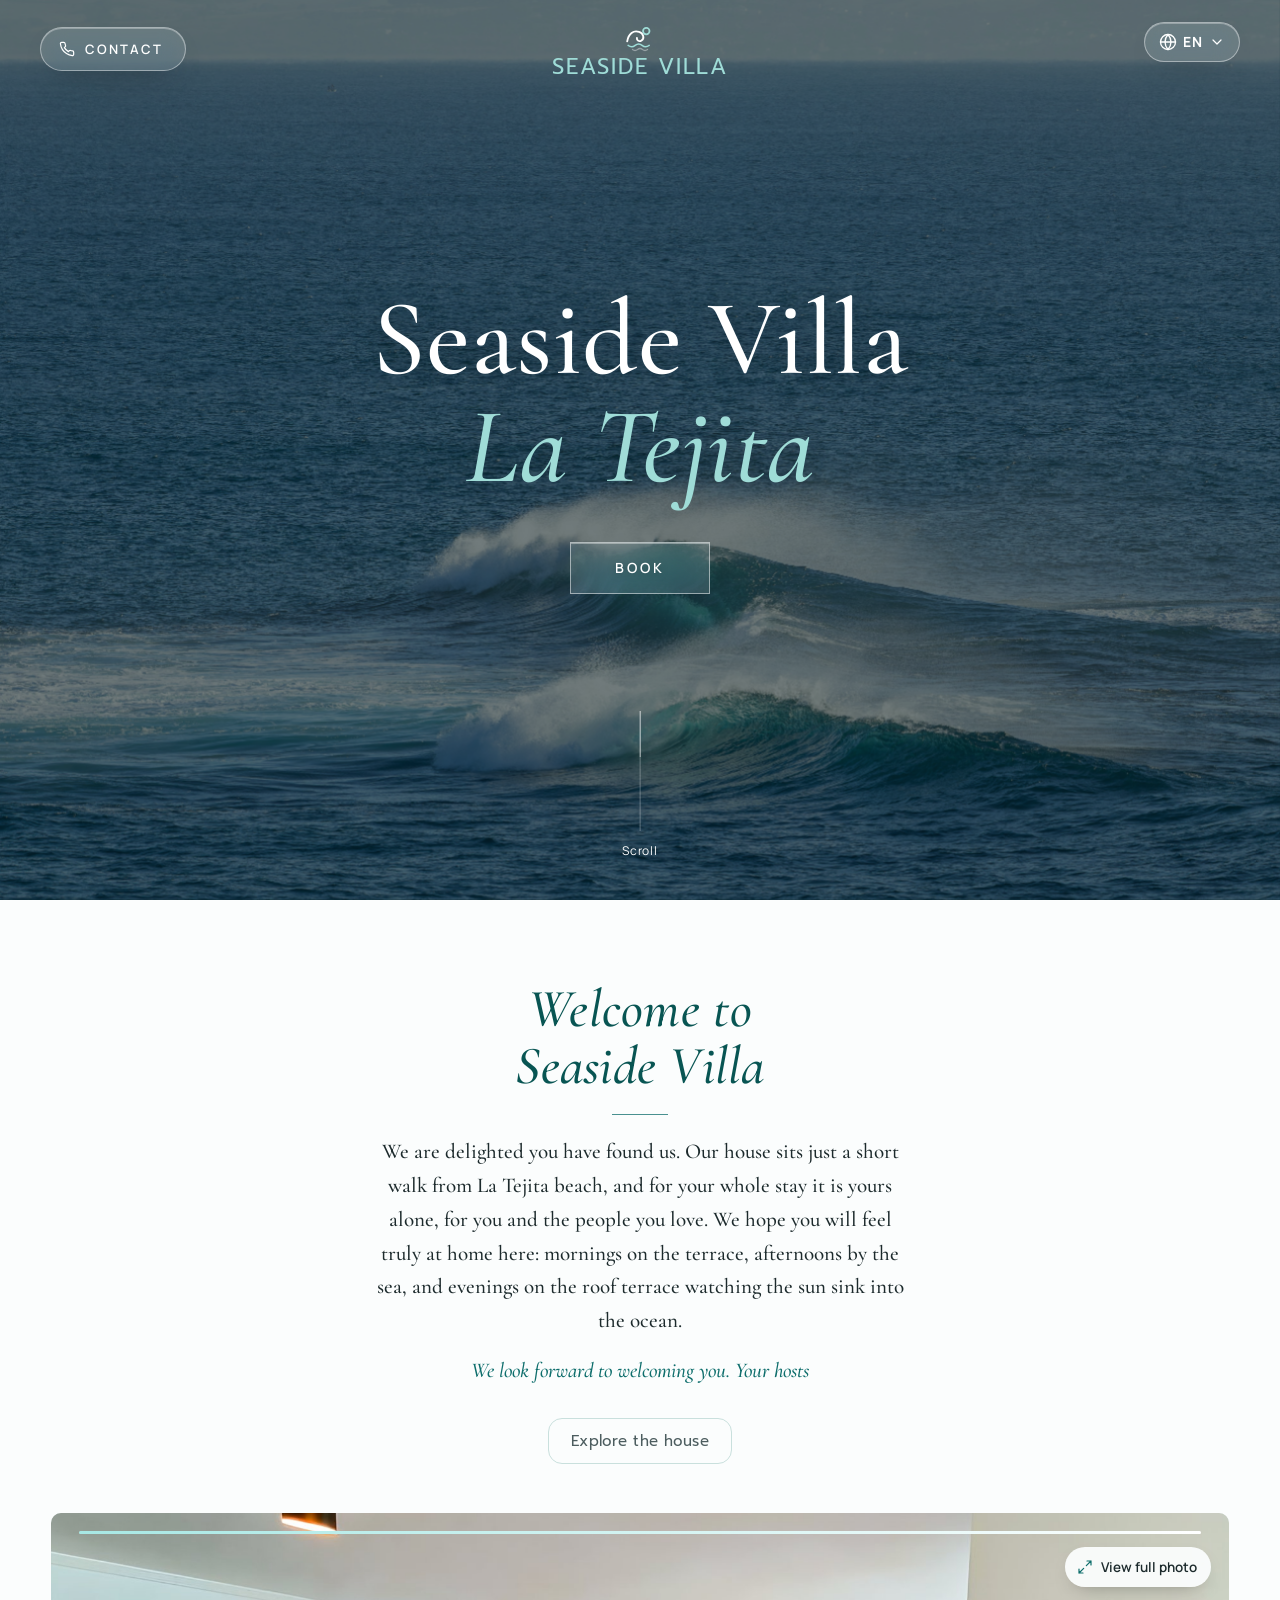
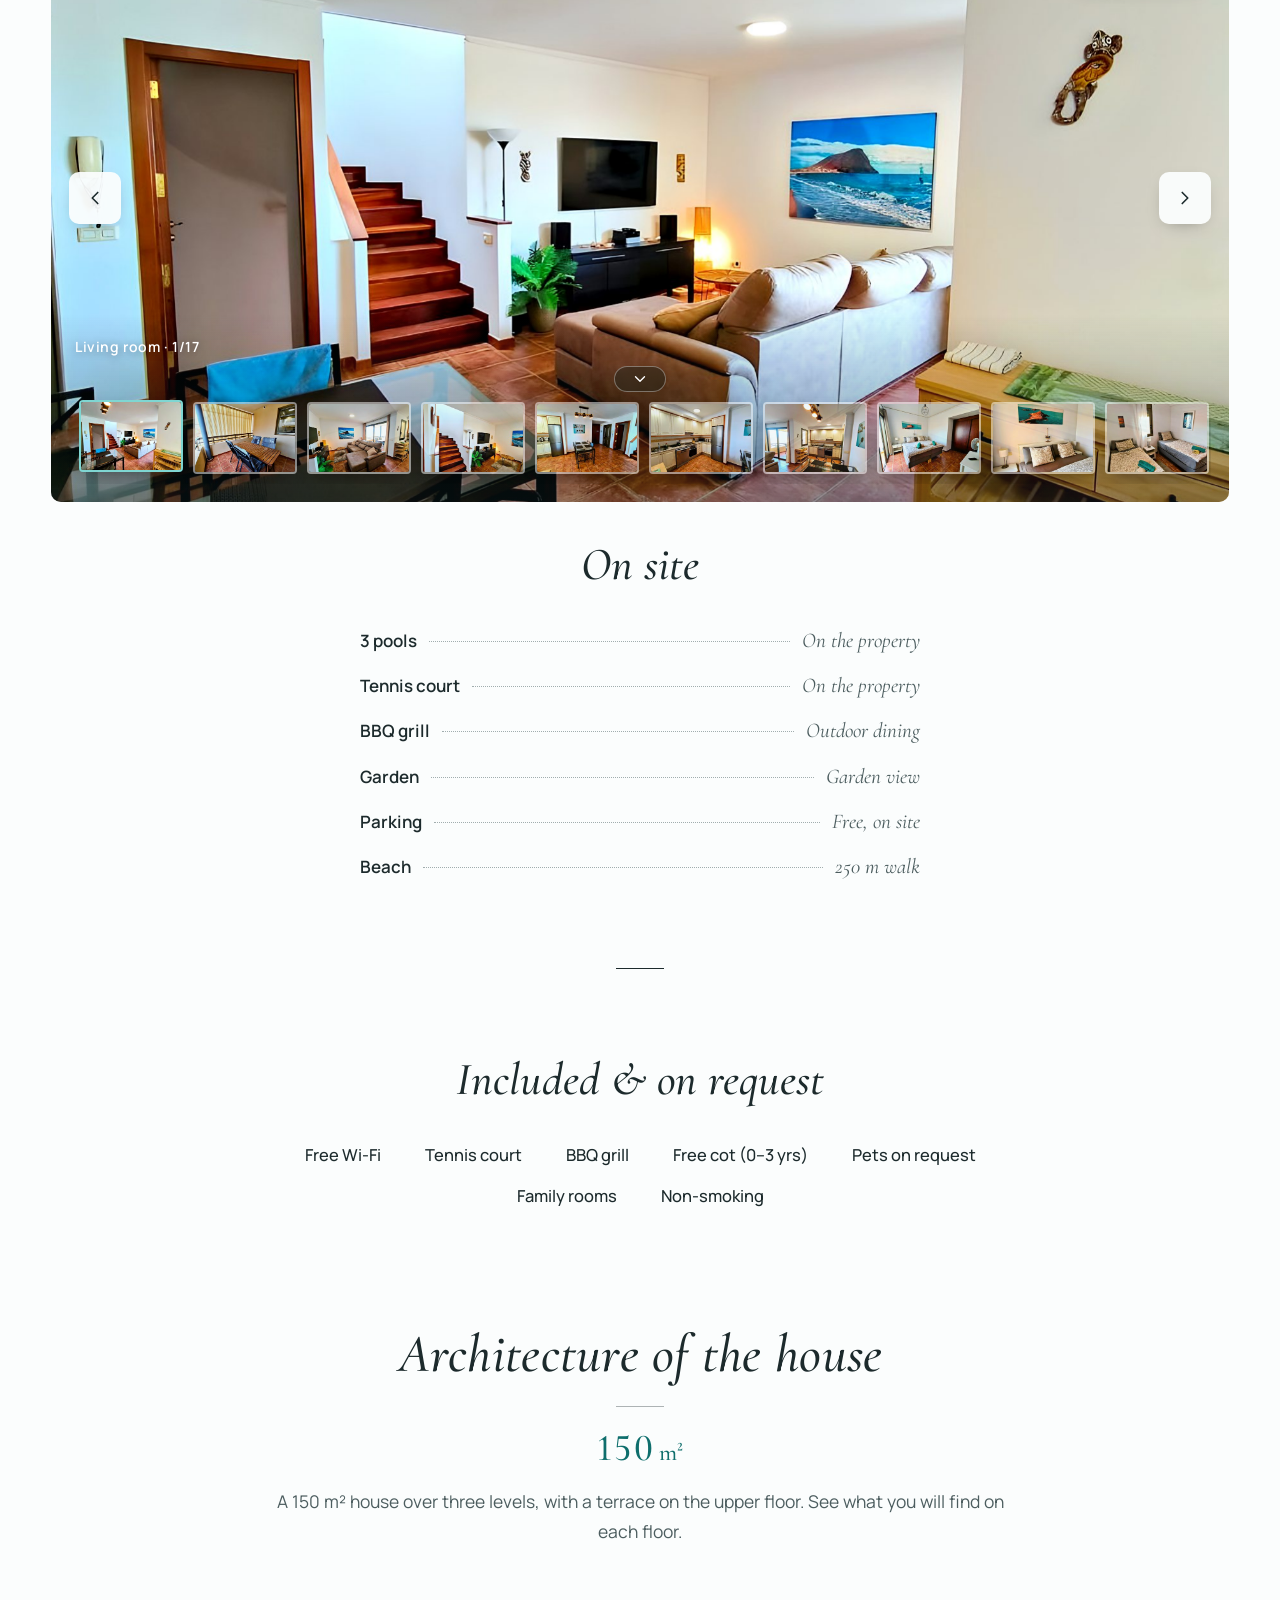
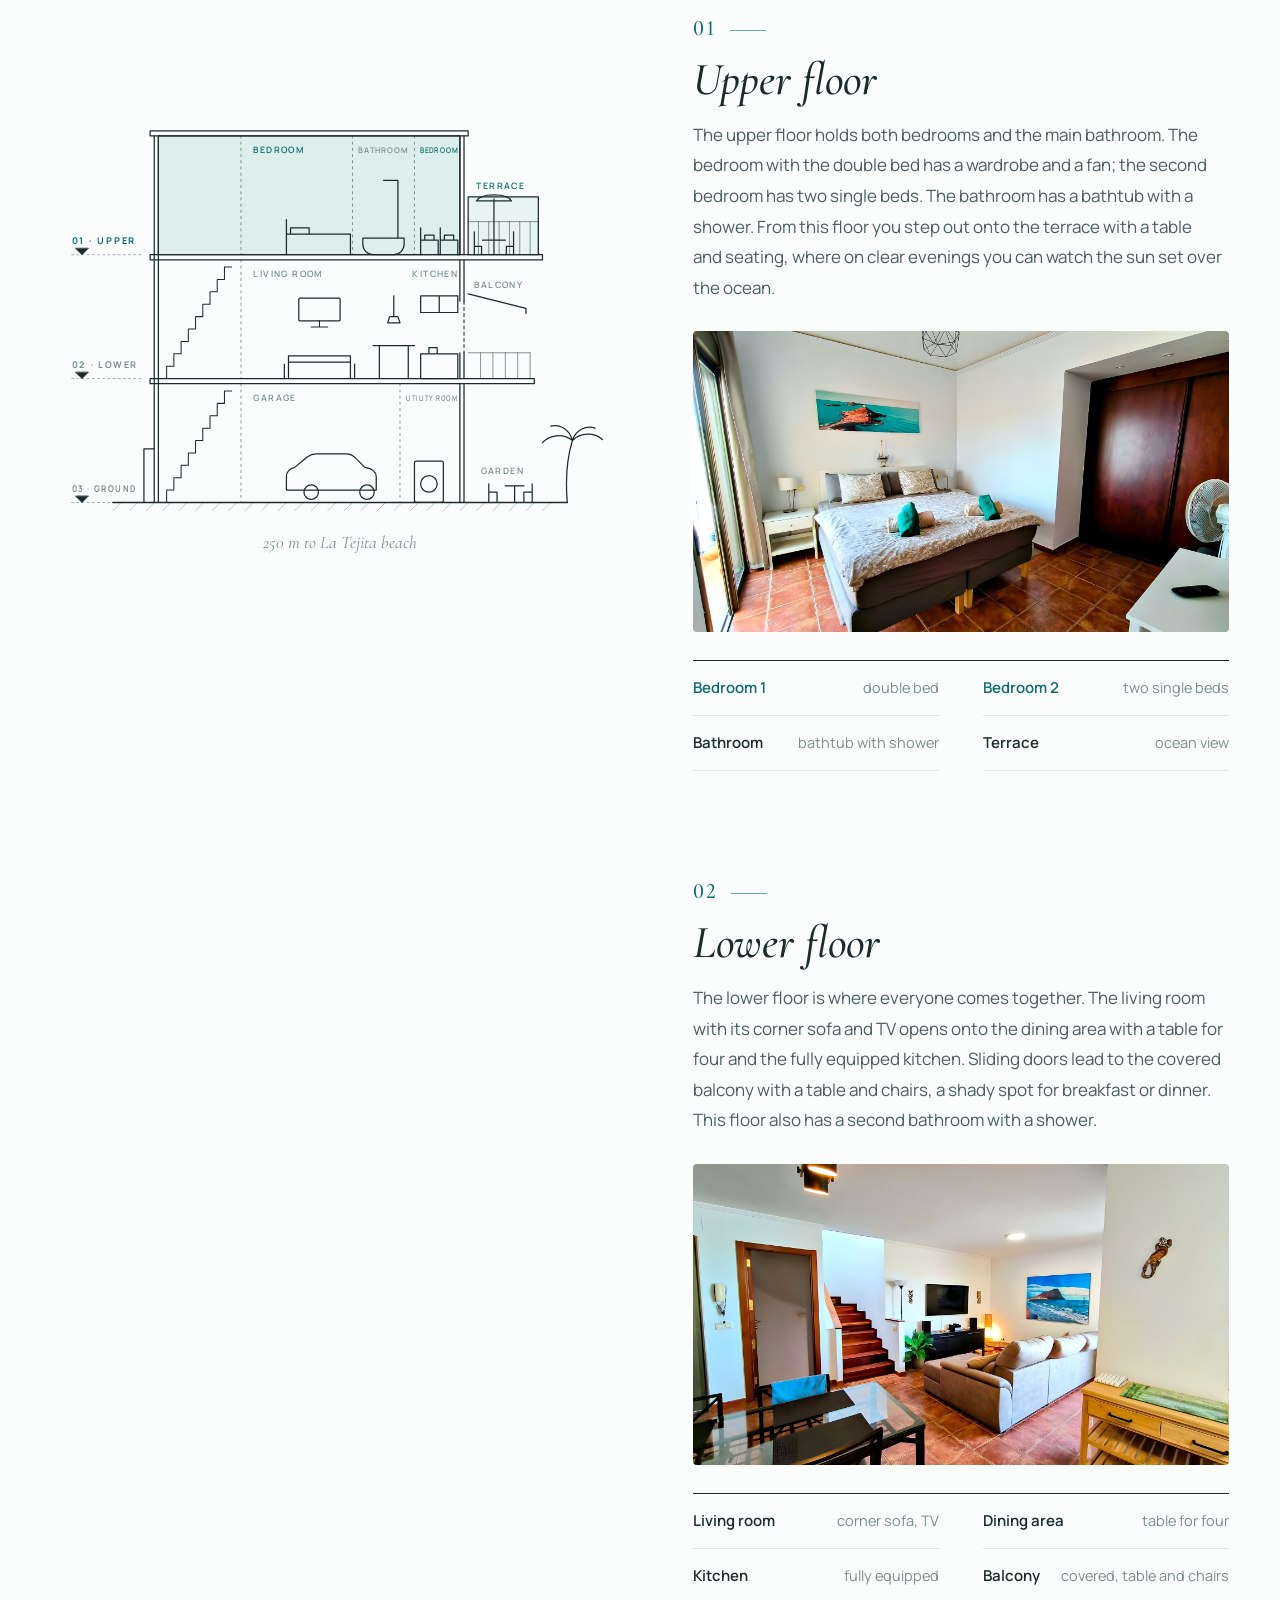
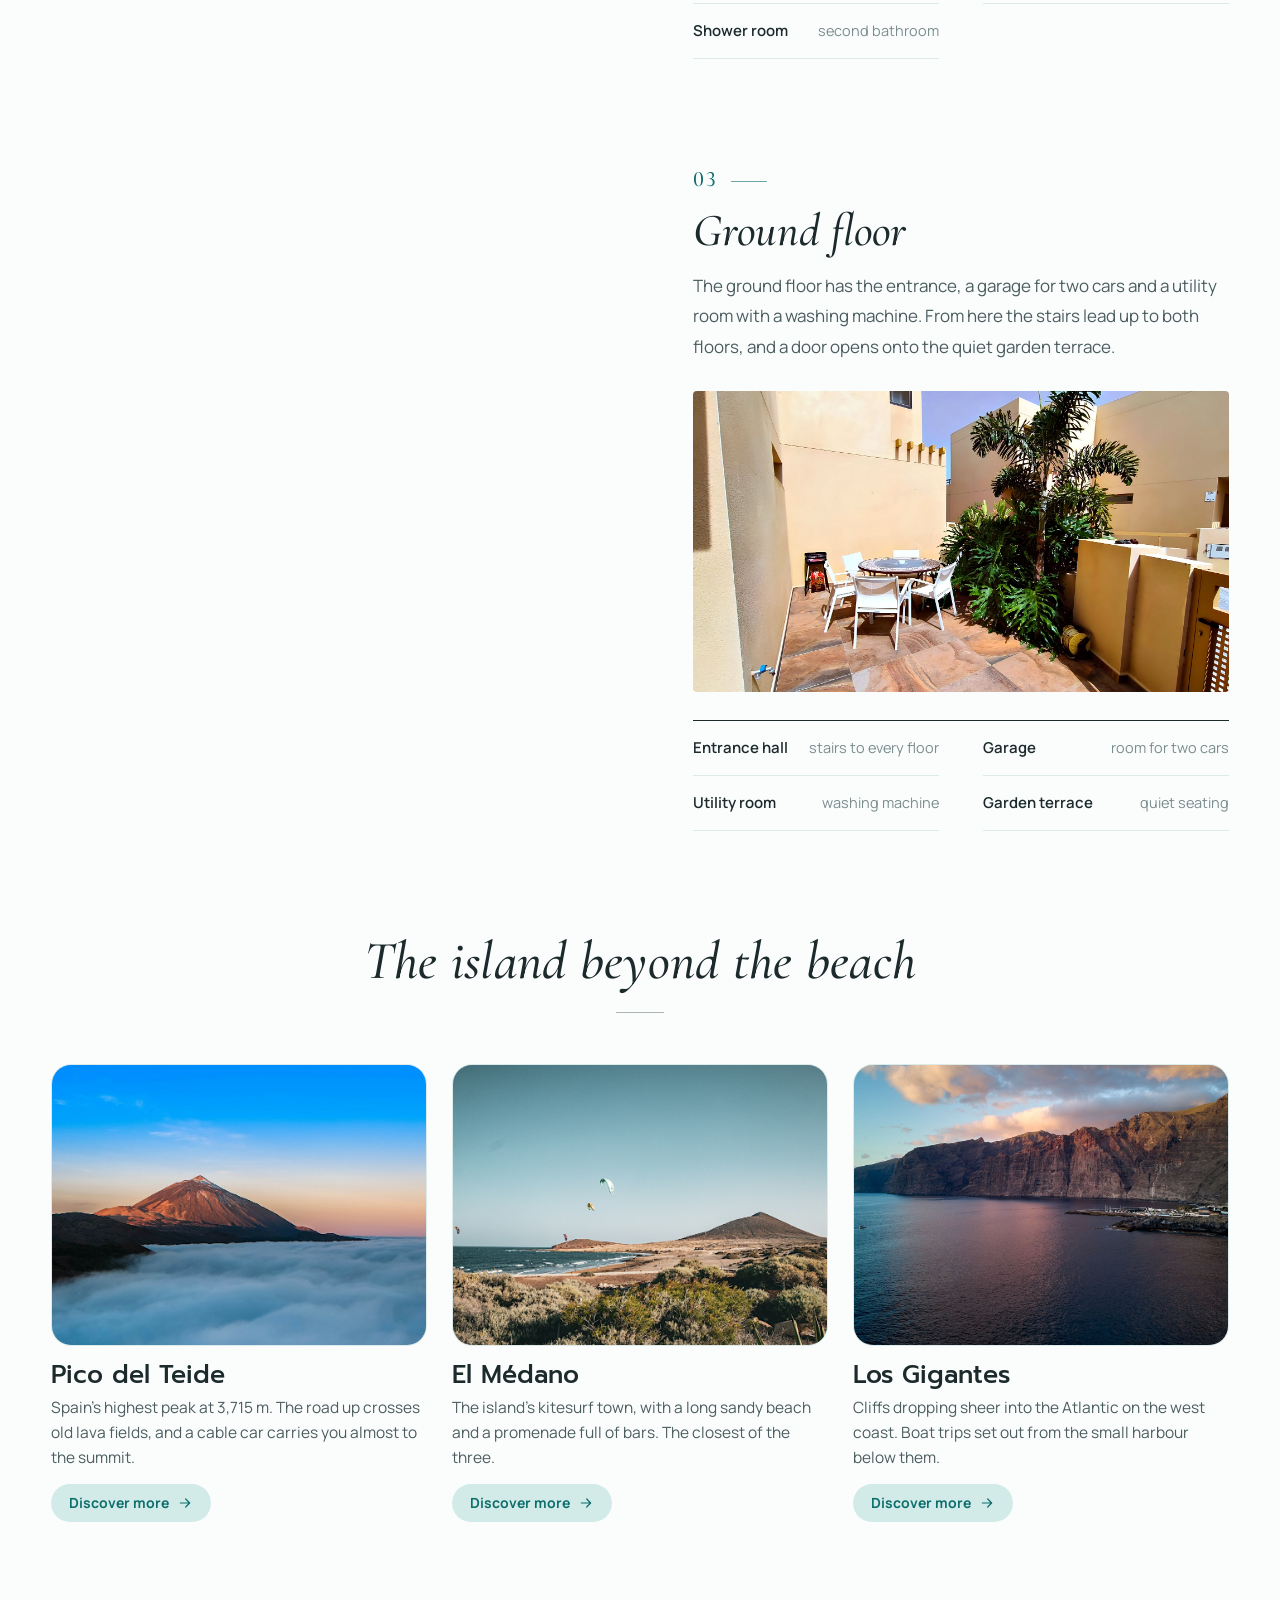
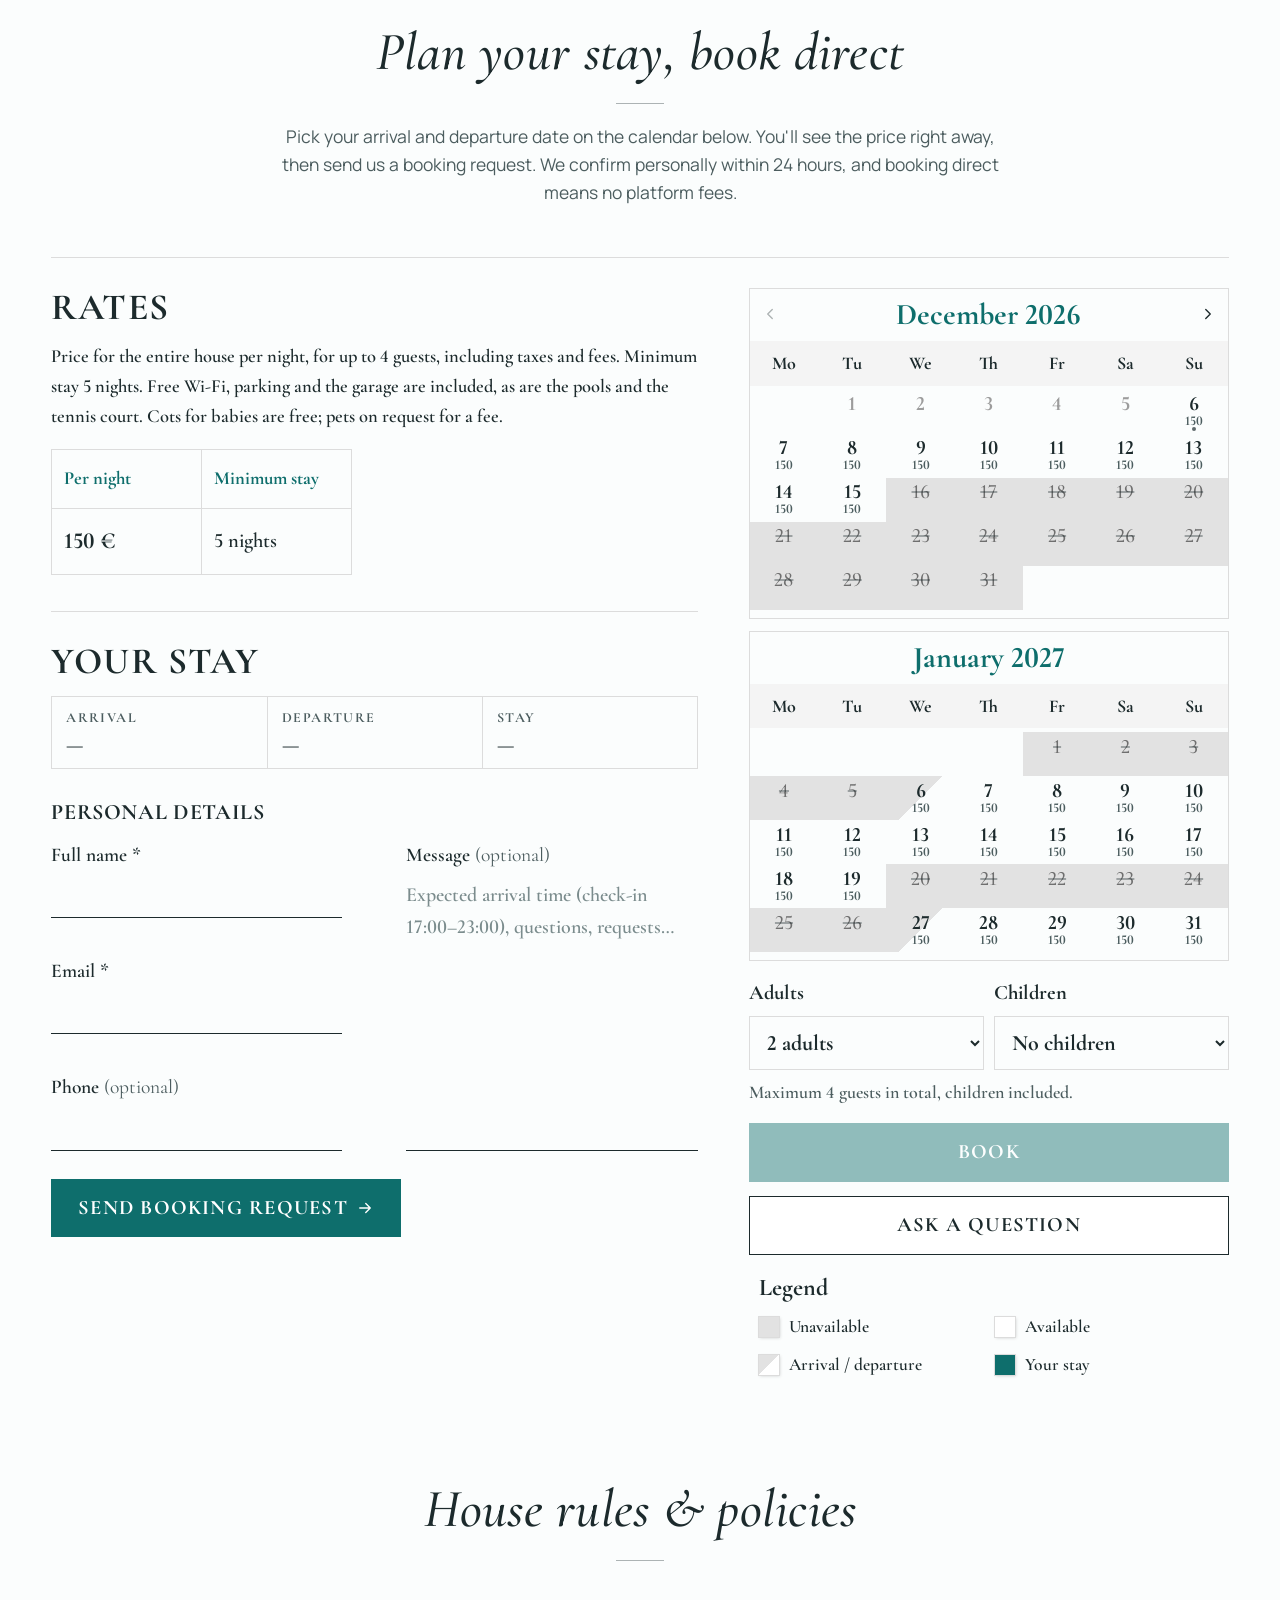
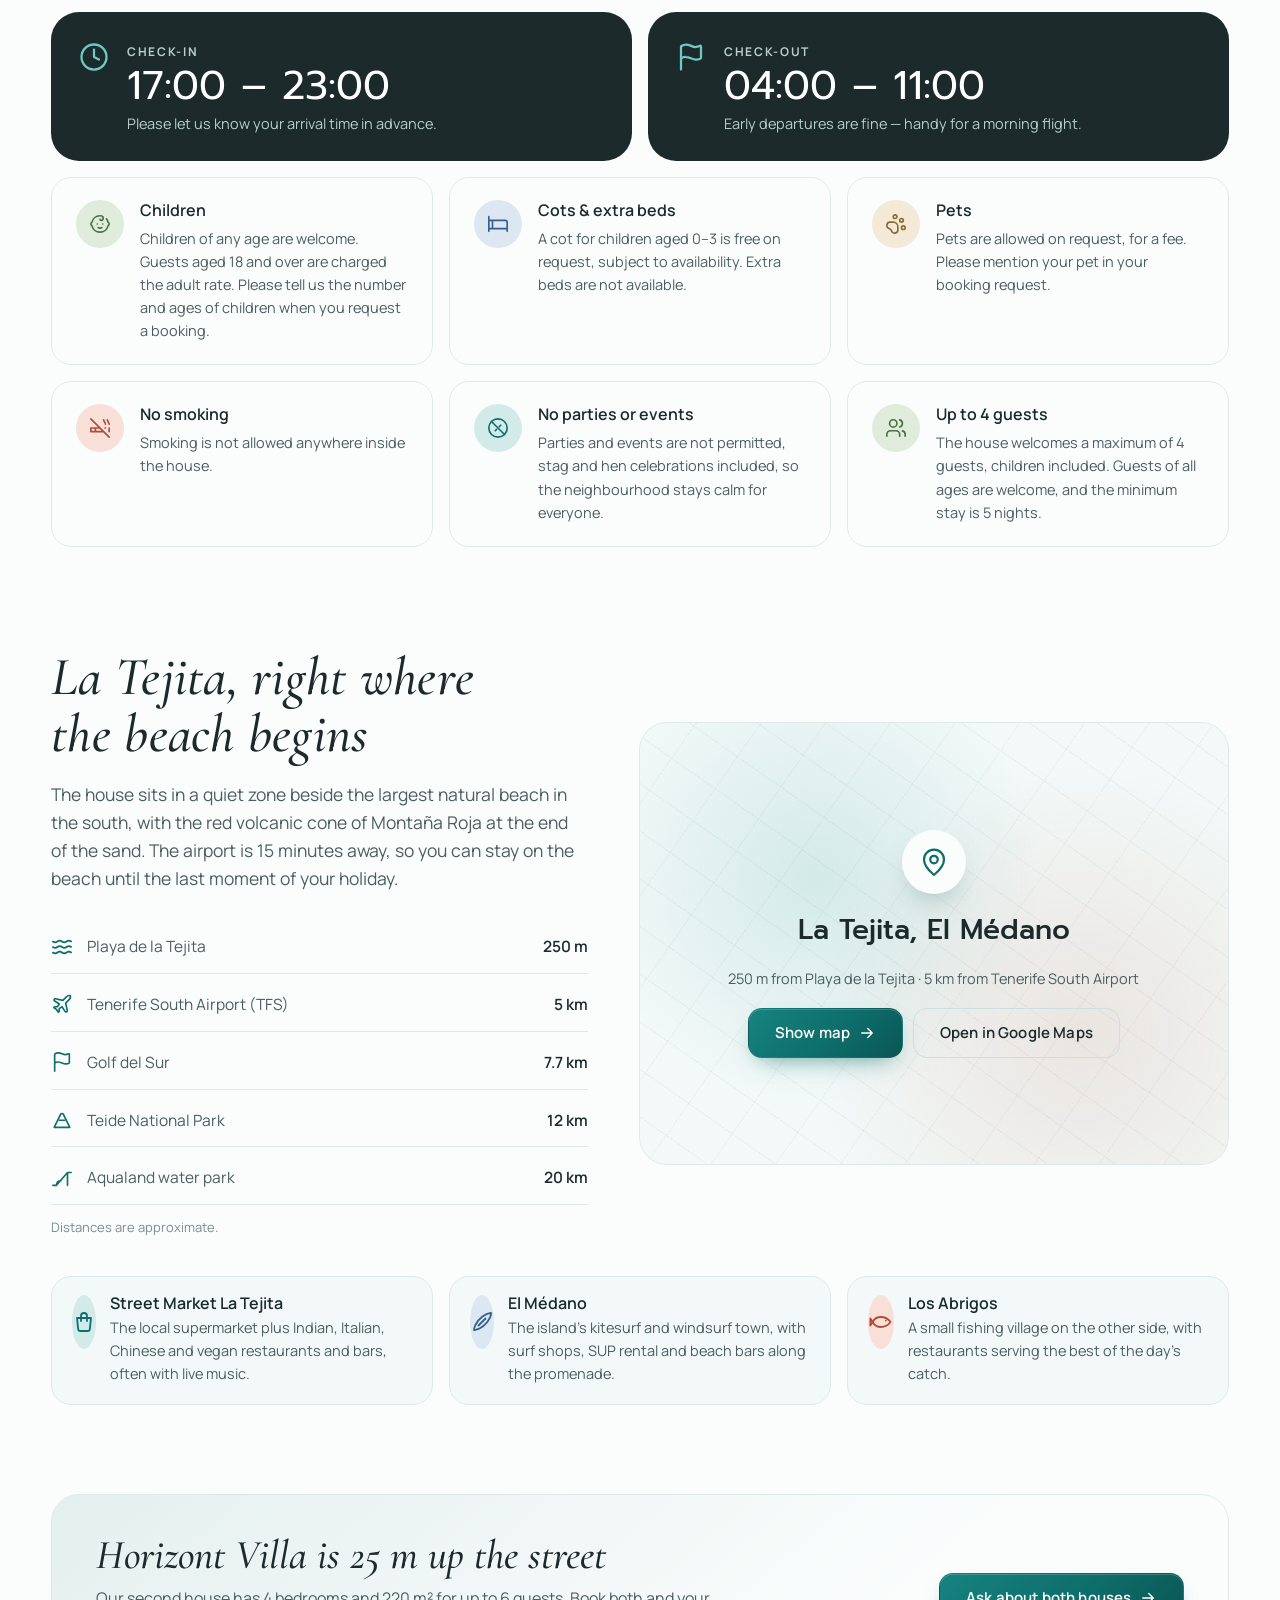
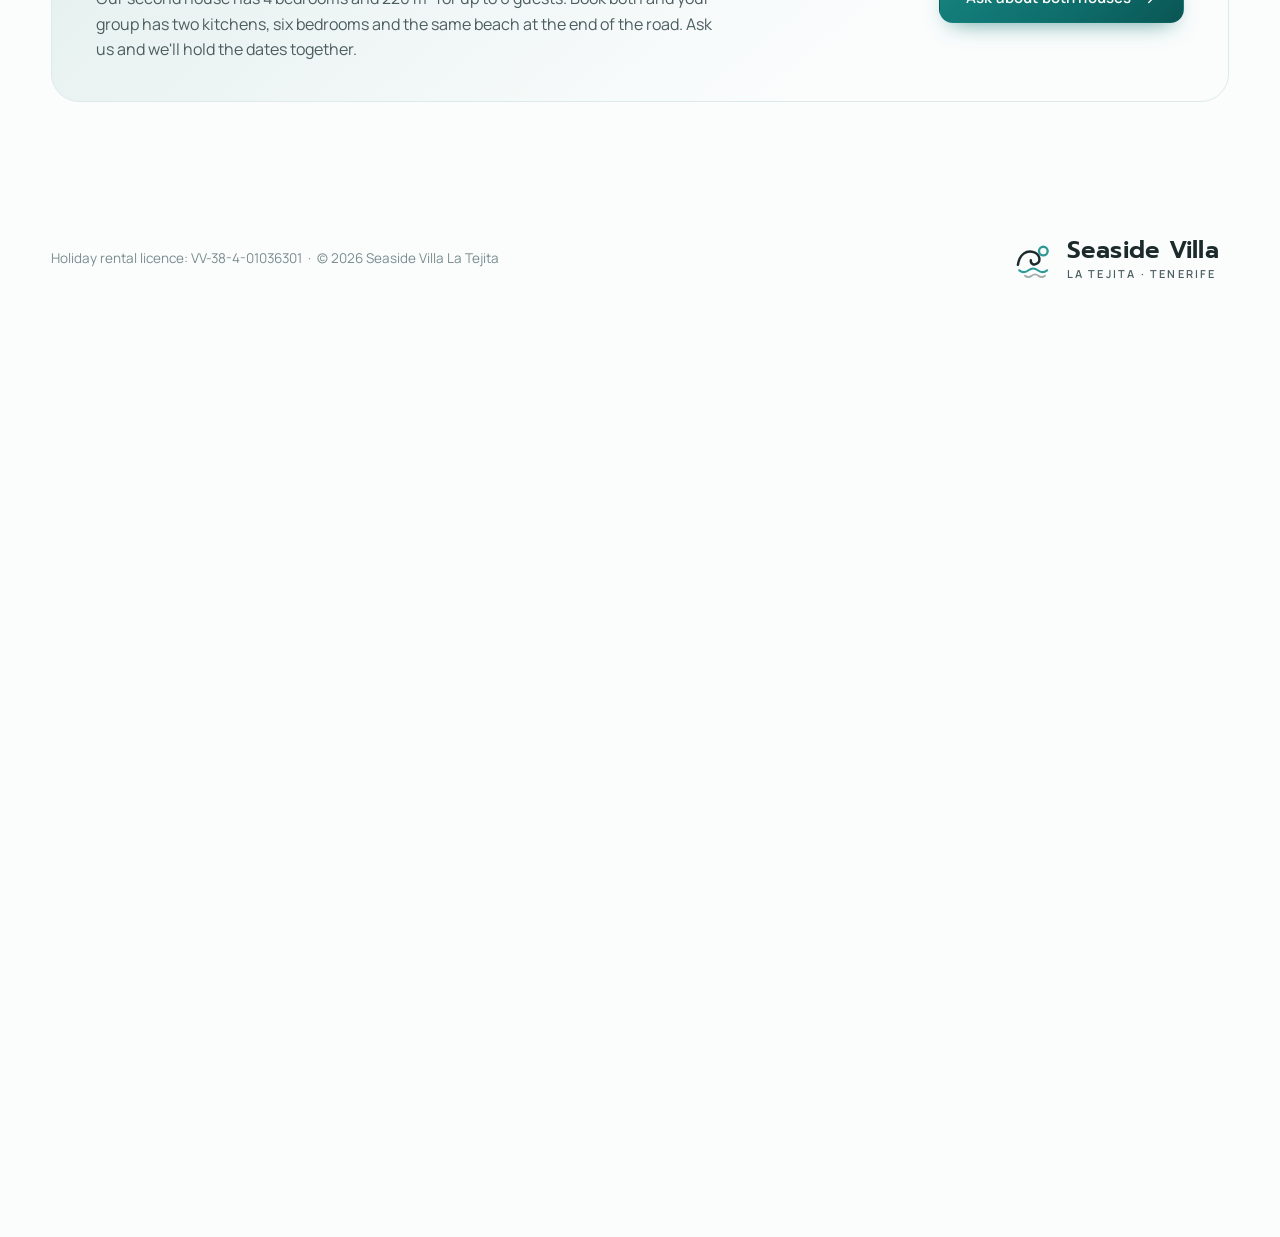
==== Seaside-Villa-website/site/index.html @ 46da5f83 "Bez bloku s čísly domu, rozloha nenápadně pod nadpisem Architektura domu (obě vily) Co-Authored-By: " ====
<!doctype html>
<html lang="en">
<head>
  <meta charset="utf-8">
  <meta name="viewport" content="width=device-width, initial-scale=1">
  <title>Seaside Villa La Tejita · Holiday house in Tenerife South</title>
  <meta name="description" content="Seaside Villa La Tejita — a 150 m² house over three floors with 2 bedrooms, 2 bathrooms and three terraces, 250 m from Playa de la Tejita, Tenerife. Sleeps 4. Book directly with the owners.">

  <!-- Link preview (WhatsApp, Facebook, Messenger, X…) and Google details.
       TODO before going live: if the real domain is different, replace
       https://seasidevilla-latejita.com everywhere in this block. -->
  <link rel="canonical" href="https://seasidevilla-latejita.com/">
  <meta property="og:type" content="website">
  <meta property="og:site_name" content="Seaside Villa La Tejita">
  <meta property="og:title" content="Seaside Villa La Tejita · Holiday house in Tenerife South">
  <meta property="og:description" content="150 m² house with 2 bedrooms, 2 bathrooms and three terraces, 250 m from Playa de la Tejita. Sleeps 4. Book directly with the owners.">
  <meta property="og:url" content="https://seasidevilla-latejita.com/">
  <meta property="og:image" content="https://seasidevilla-latejita.com/images/og-image.jpg">
  <meta property="og:image:width" content="1200">
  <meta property="og:image:height" content="630">
  <meta property="og:image:alt" content="Living room of Seaside Villa with a corner sofa and the stairs to the bedrooms">
  <meta property="og:locale" content="en_GB">
  <meta property="og:locale:alternate" content="cs_CZ">
  <meta property="og:locale:alternate" content="es_ES">
  <meta name="twitter:card" content="summary_large_image">
  <script type="application/ld+json">
  {
    "@context": "https://schema.org",
    "@type": "VacationRental",
    "name": "Seaside Villa La Tejita",
    "description": "A 150 m² holiday house over three floors with 2 bedrooms, 2 bathrooms and three terraces, 250 m from Playa de la Tejita in Tenerife South. Sleeps 4.",
    "url": "https://seasidevilla-latejita.com/",
    "identifier": "seaside-villa-la-tejita",
    "image": [
      "https://seasidevilla-latejita.com/images/og-image.jpg",
      "https://seasidevilla-latejita.com/images/living-room.jpg",
      "https://seasidevilla-latejita.com/images/kitchen.jpg",
      "https://seasidevilla-latejita.com/images/bedroom-double.jpg",
      "https://seasidevilla-latejita.com/images/bathroom.jpg",
      "https://seasidevilla-latejita.com/images/balcony-table.jpg",
      "https://seasidevilla-latejita.com/images/patio.jpg"
    ],
    "address": {
      "@type": "PostalAddress",
      "addressLocality": "La Tejita, Granadilla de Abona",
      "postalCode": "38612",
      "addressRegion": "Santa Cruz de Tenerife",
      "addressCountry": "ES"
    },
    "latitude": 28.03248549,
    "longitude": -16.56551578,
    "containsPlace": {
      "@type": "Accommodation",
      "additionalType": "EntirePlace",
      "floorSize": { "@type": "QuantitativeValue", "value": 150, "unitCode": "MTK" },
      "numberOfBedrooms": 2,
      "numberOfBathroomsTotal": 2,
      "occupancy": { "@type": "QuantitativeValue", "maxValue": 4 }
    },
    "checkinTime": "17:00",
    "checkoutTime": "11:00"
  }
  </script>

  <link rel="icon" href="images/favicon.svg" type="image/svg+xml">
  <link rel="preconnect" href="https://fonts.googleapis.com">
  <link rel="preconnect" href="https://fonts.gstatic.com" crossorigin>
  <link href="https://fonts.googleapis.com/css2?family=DM+Serif+Display&family=Cormorant+Garamond:ital,wght@0,400;0,500;0,600;0,700;1,400;1,500;1,600&family=Prompt:ital,wght@0,300;0,400;0,500;0,600;0,700;1,300;1,400;1,500&family=Manrope:wght@400;500;600;700&display=swap" rel="stylesheet">
  <link rel="stylesheet" href="css/styles.css?v=90">
  <link rel="stylesheet" href="css/effects.css?v=44">
  <script>
    document.documentElement.classList.add("fx");
    // safety net: never leave the hero hidden if the effects script fails to load
    setTimeout(function () { document.documentElement.classList.add("is-ready"); }, 2500);
  </script>
</head>
<body>
  <a class="skip-link" href="#main" data-i18n="a11y.skip">Skip to content</a>

  <!-- SVG icon sprite (Lucide-style strokes) -->
  <svg width="0" height="0" style="position:absolute" aria-hidden="true">
    <defs>
      <symbol id="i-wifi" viewBox="0 0 24 24"><path d="M5 12.55a11 11 0 0 1 14 0"/><path d="M1.42 9a16 16 0 0 1 21.16 0"/><path d="M8.53 16.11a6 6 0 0 1 6.95 0"/><path d="M12 20h.01"/></symbol>
      <symbol id="i-pool" viewBox="0 0 24 24"><path d="M2 12c1.5 1 3 1 4.5 0s3-1 4.5 0 3 1 4.5 0 3-1 4.5 0"/><path d="M2 17c1.5 1 3 1 4.5 0s3-1 4.5 0 3 1 4.5 0 3-1 4.5 0"/><path d="M8 9V5a2 2 0 0 1 4 0"/><path d="M16 9V5a2 2 0 0 0-4 0"/></symbol>
      <symbol id="i-sun" viewBox="0 0 24 24"><circle cx="12" cy="12" r="4"/><path d="M12 2v2M12 20v2M4.93 4.93l1.41 1.41M17.66 17.66l1.41 1.41M2 12h2M20 12h2M6.34 17.66l-1.41 1.41M19.07 4.93l-1.41 1.41"/></symbol>
<symbol id="i-leaf" viewBox="0 0 24 24"><path d="M11 20A7 7 0 0 1 9.8 6.1C15.5 5 17 4.48 19 2c1 2 2 4.18 2 8 0 5.5-4.78 10-10 10Z"/><path d="M2 21c0-3 1.85-5.36 5.08-6C9.5 14.52 12 13 13 12"/></symbol>
      <symbol id="i-waves" viewBox="0 0 24 24"><path d="M2 6c.6.5 1.2 1 2.5 1C7 7 7 5 9.5 5c2.6 0 2.4 2 5 2 2.5 0 2.5-2 5-2 1.3 0 1.9.5 2.5 1"/><path d="M2 12c.6.5 1.2 1 2.5 1 2.5 0 2.5-2 5-2 2.6 0 2.4 2 5 2 2.5 0 2.5-2 5-2 1.3 0 1.9.5 2.5 1"/><path d="M2 18c.6.5 1.2 1 2.5 1 2.5 0 2.5-2 5-2 2.6 0 2.4 2 5 2 2.5 0 2.5-2 5-2 1.3 0 1.9.5 2.5 1"/></symbol>
      <symbol id="i-chef" viewBox="0 0 24 24"><path d="M17 21a1 1 0 0 0 1-1v-5.35c0-.46.31-.85.74-1A4 4 0 0 0 16.2 6.1a5 5 0 0 0-8.4 0 4 4 0 0 0-2.54 7.55c.43.15.74.54.74 1V20a1 1 0 0 0 1 1Z"/><path d="M6 17h12"/></symbol>
      <symbol id="i-car" viewBox="0 0 24 24"><path d="M19 17h2c.6 0 1-.4 1-1v-3c0-.9-.7-1.7-1.5-1.9C18.7 10.6 16 10 16 10s-1.3-1.4-2.2-2.3c-.5-.4-1.1-.7-1.8-.7H5c-.6 0-1.1.4-1.4.9l-1.4 2.9A3.7 3.7 0 0 0 2 12v4c0 .6.4 1 1 1h2"/><circle cx="7" cy="17" r="2"/><path d="M9 17h6"/><circle cx="17" cy="17" r="2"/></symbol>
      <symbol id="i-washer" viewBox="0 0 24 24"><rect x="3" y="2" width="18" height="20" rx="2"/><circle cx="12" cy="13" r="5"/><path d="M7 6h.01M10 6h.01"/></symbol>
      <symbol id="i-bed" viewBox="0 0 24 24"><path d="M2 4v16M2 8h18a2 2 0 0 1 2 2v10M2 17h20M6 8v9"/></symbol>
      <symbol id="i-bath" viewBox="0 0 24 24"><path d="M9 6 6.5 3.5a1.5 1.5 0 0 0-1-.5C4.68 3 4 3.68 4 4.5V17a2 2 0 0 0 2 2h12a2 2 0 0 0 2-2v-5"/><path d="M10 5 8 7M2 12h20M7 19v2M17 19v2"/></symbol>
      <symbol id="i-users" viewBox="0 0 24 24"><path d="M16 21v-2a4 4 0 0 0-4-4H6a4 4 0 0 0-4 4v2"/><circle cx="9" cy="7" r="4"/><path d="M22 21v-2a4 4 0 0 0-3-3.87M16 3.13a4 4 0 0 1 0 7.75"/></symbol>
      <symbol id="i-pin" viewBox="0 0 24 24"><path d="M20 10c0 5-5.5 10.2-7.4 11.8a1 1 0 0 1-1.2 0C9.5 20.2 4 15 4 10a8 8 0 0 1 16 0"/><circle cx="12" cy="10" r="3"/></symbol>
      <symbol id="i-plane" viewBox="0 0 24 24"><path d="M17.8 19.2 16 11l3.5-3.5C21 6 21.5 4 21 3c-1-.5-3 0-4.5 1.5L13 8 4.8 6.2c-.5-.1-.9.1-1.1.5l-.3.5c-.2.5-.1 1 .3 1.3L9 12l-2 3H4l-1 1 3 2 2 3 1-1v-3l3-2 3.5 5.3c.3.4.8.5 1.3.3l.5-.2c.4-.3.6-.7.5-1.2z"/></symbol>
      <symbol id="i-phone" viewBox="0 0 24 24"><path d="M22 16.92v3a2 2 0 0 1-2.18 2 19.8 19.8 0 0 1-8.63-3.07 19.5 19.5 0 0 1-6-6A19.8 19.8 0 0 1 2.12 4.18 2 2 0 0 1 4.11 2h3a2 2 0 0 1 2 1.72c.13.96.36 1.9.7 2.81a2 2 0 0 1-.45 2.11L8.09 9.91a16 16 0 0 0 6 6l1.27-1.27a2 2 0 0 1 2.11-.45c.91.34 1.85.57 2.81.7A2 2 0 0 1 22 16.92z"/></symbol>
      <symbol id="i-mail" viewBox="0 0 24 24"><rect x="2" y="4" width="20" height="16" rx="2"/><path d="m22 7-8.97 5.7a1.94 1.94 0 0 1-2.06 0L2 7"/></symbol>
      <symbol id="i-chat" viewBox="0 0 24 24"><path d="M7.9 20A9 9 0 1 0 4 16.1L2 22Z"/></symbol>
      <symbol id="i-left" viewBox="0 0 24 24"><path d="m15 18-6-6 6-6"/></symbol>
      <symbol id="i-right" viewBox="0 0 24 24"><path d="m9 18 6-6-6-6"/></symbol>
      <symbol id="i-close" viewBox="0 0 24 24"><path d="M18 6 6 18M6 6l12 12"/></symbol>
      <symbol id="i-menu" viewBox="0 0 24 24"><path d="M4 7h16M4 12h16M4 17h16"/></symbol>
      <symbol id="i-check" viewBox="0 0 24 24"><path d="M20 6 9 17l-5-5"/></symbol>
      <symbol id="i-paw" viewBox="0 0 24 24"><circle cx="11" cy="4" r="2"/><circle cx="18" cy="8" r="2"/><circle cx="20" cy="16" r="2"/><path d="M9 10a5 5 0 0 1 5 5v3.5a3.5 3.5 0 0 1-6.84 1.05Q6.52 17.48 4.46 16.84A3.5 3.5 0 0 1 5.5 10Z"/></symbol>
      <symbol id="i-baby" viewBox="0 0 24 24"><path d="M9 12h.01M15 12h.01M10 16c.5.3 1.2.5 2 .5s1.5-.2 2-.5"/><path d="M19 6.3a9 9 0 0 1 1.8 3.9 2 2 0 0 1 0 3.6 9 9 0 0 1-17.6 0 2 2 0 0 1 0-3.6A9 9 0 0 1 12 3c2 0 3.5 1.1 3.5 2.5s-.9 2.5-2 2.5c-.8 0-1.5-.4-1.5-1"/></symbol>
      <symbol id="i-bike" viewBox="0 0 24 24"><circle cx="18.5" cy="17.5" r="3.5"/><circle cx="5.5" cy="17.5" r="3.5"/><circle cx="15" cy="5" r="1"/><path d="M12 17.5V14l-3-3 4-3 2 3h2"/></symbol>
      <symbol id="i-bus" viewBox="0 0 24 24"><path d="M8 6v6M15 6v6M2 12h19.6M18 18h3s.5-1.7.8-2.8c.1-.4.2-.8.2-1.2 0-.4-.1-.8-.2-1.2l-1.4-5C20.1 6.8 19.1 6 18 6H4a2 2 0 0 0-2 2v10h3"/><circle cx="7" cy="18" r="2"/><path d="M9 18h5"/><circle cx="16" cy="18" r="2"/></symbol>
      <symbol id="i-area" viewBox="0 0 24 24"><rect x="3" y="3" width="18" height="18" rx="2"/><path d="M3 9h4M3 15h4M9 3v4M15 3v4"/></symbol>
      <symbol id="i-tv" viewBox="0 0 24 24"><rect x="2" y="7" width="20" height="15" rx="2"/><path d="m17 2-5 5-5-5"/></symbol>
      <symbol id="i-clock" viewBox="0 0 24 24"><circle cx="12" cy="12" r="10"/><path d="M12 6v6l4 2"/></symbol>
      <symbol id="i-nosmoke" viewBox="0 0 24 24"><path d="M2 2l20 20M12 12H2v4h14M22 12v4M18 12h-.5M7 12v4M18 8c0-2.5-2-2.5-2-5M22 8c0-2.5-2-2.5-2-5"/></symbol>
      <symbol id="i-noparty" viewBox="0 0 24 24"><circle cx="12" cy="12" r="10"/><path d="m4.9 4.9 14.2 14.2M9 9h.01M15 15h.01M9 15l1.5-1.5M13.5 10.5 15 9"/></symbol>
      <symbol id="i-flag" viewBox="0 0 24 24"><path d="M4 22V4a1 1 0 0 1 .4-.8A6 6 0 0 1 8 2c3 0 5 2 7.33 2q2 0 3.87-.93a.5.5 0 0 1 .8.43v9a1 1 0 0 1-.4.8A6 6 0 0 1 16 14c-3 0-5-2-8-2a6 6 0 0 0-4 1.3"/></symbol>
      <symbol id="i-slide" viewBox="0 0 24 24"><path d="M2 20h4l12-14h4M6 20c0-3 2-5 5-5M18 6v14"/></symbol>
      <symbol id="i-arrow" viewBox="0 0 24 24"><path d="M5 12h14M13 6l6 6-6 6"/></symbol>
      <symbol id="i-calendar" viewBox="0 0 24 24"><rect x="3" y="4" width="18" height="18" rx="2"/><path d="M16 2v4M8 2v4M3 10h18"/></symbol>
      <symbol id="i-globe" viewBox="0 0 24 24"><circle cx="12" cy="12" r="10"/><path d="M2 12h20M12 2a15.3 15.3 0 0 1 4 10 15.3 15.3 0 0 1-4 10 15.3 15.3 0 0 1-4-10 15.3 15.3 0 0 1 4-10z"/></symbol>
      <symbol id="i-chevron" viewBox="0 0 24 24"><path d="m6 9 6 6 6-6"/></symbol>
      <symbol id="i-expand" viewBox="0 0 24 24"><path d="M15 3h6v6M9 21H3v-6M21 3l-7 7M3 21l7-7"/></symbol>
      <symbol id="i-stairs" viewBox="0 0 24 24"><path d="M3 21h4v-5h5v-5h5V6h4"/><path d="M3 21V10"/></symbol>

      <!-- Seaside-specific icons -->
      <symbol id="i-tennis" viewBox="0 0 24 24"><circle cx="12" cy="12" r="9"/><path d="M5.5 5.8C9 9 9 15 5.5 18.2M18.5 5.8C15 9 15 15 18.5 18.2"/></symbol>
      <symbol id="i-grill" viewBox="0 0 24 24"><path d="M3.5 9.5h17a8.5 8.5 0 0 1-8.5 8 8.5 8.5 0 0 1-8.5-8Z"/><path d="m8.6 17-2.1 4.5M15.4 17l2.1 4.5M12 17.5V22"/><path d="M9.2 6.2c0-1.4 1.5-1.4 1.5-2.7M13.3 6.2c0-1.4 1.5-1.4 1.5-2.7"/></symbol>
      <symbol id="i-mountain" viewBox="0 0 24 24"><path d="M3.5 20h17L13.4 5.6a1.8 1.8 0 0 0-2.8 0L3.5 20Z"/><path d="M9 12.3h6"/></symbol>
      <symbol id="i-shop" viewBox="0 0 24 24"><path d="M5 8h14l-1.2 11.2a2 2 0 0 1-2 1.8H8.2a2 2 0 0 1-2-1.8L5 8Z"/><path d="M9 11V6a3 3 0 0 1 6 0v5"/></symbol>
      <symbol id="i-surf" viewBox="0 0 24 24"><path d="M20.8 2.8C15.2 3.6 8.4 8.6 5.4 15c-1 2.3-1.5 4.1-1.4 5.1 1 .1 2.8-.4 5.1-1.4 6.4-3 11.4-9.8 12.2-15.4Z"/><path d="m8.5 15.5 7-7"/></symbol>
      <symbol id="i-fish" viewBox="0 0 24 24"><path d="M21.6 12c-2.6 3.3-6.2 5-9.7 5-3.5 0-6.6-1.7-8.3-5 1.7-3.3 4.8-5 8.3-5 3.5 0 7.1 1.7 9.7 5Z"/><path d="m3.6 12-2.2-3.5v7z"/><path d="M16.8 10.6h.01"/></symbol>

      <!-- Sister property: Horizont Villa's mark, kept in its own amber so the
           header button reads as "that other place", not as ours. -->
      <symbol id="logo-sister" viewBox="0 0 48 48">
        <path d="M11 27a13 13 0 0 1 26 0" fill="none" stroke="#C98A3A" stroke-width="2.6" stroke-linecap="round"/>
        <path d="M24 7v4M10.6 12.6l2.8 2.8M37.4 12.6l-2.8 2.8M4.5 23h3.5M40 23h3.5" stroke="#C98A3A" stroke-width="2.4" stroke-linecap="round"/>
        <path d="M5 31.5h38" stroke="#2B2620" stroke-width="2.6" stroke-linecap="round"/>
        <path d="M10 37h28" stroke="#2B2620" stroke-width="2.4" stroke-linecap="round" opacity=".7"/>
        <path d="M16 42.5h16" stroke="#2B2620" stroke-width="2.2" stroke-linecap="round" opacity=".45"/>
      </symbol>

      <!-- Logo mark: a wave curling under the sun, over the swell -->
      <symbol id="logo-mark" viewBox="0 0 48 48">
        <circle cx="34" cy="14.5" r="5.2" fill="none" stroke="var(--aqua)" stroke-width="2.8"/>
        <path d="M3.5 31C5.4 18.4 13.8 12.8 22.4 15.8c7.2 2.5 9.2 10.2 4 13.7-3.7 2.5-7.8.3-7.4-3.9" fill="none" stroke="var(--ink)" stroke-width="3" stroke-linecap="round" stroke-linejoin="round"/>
        <path d="M5 37.5c1.4 1.1 2.7 2.2 5.6 2.2 5.6 0 5.6-4.4 11.2-4.4s5.4 4.4 11.2 4.4c2.9 0 4.2-1.1 5.6-2.2" fill="none" stroke="var(--aqua)" stroke-width="2.5" stroke-linecap="round"/>
        <path d="M12 44c1 .8 2 1.6 4 1.6 4 0 4-3.2 8-3.2s4 3.2 8 3.2c2 0 3-.8 4-1.6" fill="none" stroke="var(--ink)" stroke-width="2.2" stroke-linecap="round" opacity=".38"/>
      </symbol>
    </defs>
  </svg>

  <!-- ================= COVER (full screen, first thing a guest sees) ================= -->
  <!-- pinned top bar: transparent over the cover, a slim frosted bar once you scroll -->
  <div class="cover-bar">
    <a class="cover-contact" href="#contact"><svg class="icon" aria-hidden="true"><use href="#i-phone"/></svg><span data-i18n="nav.contact">Contact</span></a>
    <div class="cover-logo" aria-hidden="true">
      <svg class="cover-logo-mark"><use href="#logo-mark"/></svg>
      <span class="cover-logo-name">Seaside Villa</span>
    </div>
    <nav class="nav" data-i18n-attr="aria-label:a11y.mainNav" aria-label="Main">
      <button class="nav-toggle" aria-expanded="false" aria-controls="nav-list" aria-label="Open menu">
        <svg class="icon"><use href="#i-menu"/></svg>
      </button>
      <ul class="nav-list" id="nav-list">
        <li><a href="#top" class="is-active" data-i18n="nav.home">Home</a></li>
        <li><a href="#villa" data-i18n="nav.villa">The House</a></li>
        <li><a href="#booking" data-i18n="nav.availability">Availability</a></li>
        <li><a href="#rules" data-i18n="nav.rules">House rules</a></li>
        <li><a href="#location" data-i18n="nav.location">Location</a></li>
        <li><a href="#contact" data-i18n="nav.contact">Contact</a></li>
      </ul>

    </nav>
    <div class="cover-right">
      <a class="cover-sister" data-sister-link href="../../Horizon-Villa-website/Tenerife%20website/site/index.html" data-i18n-attr="aria-label:header.sisterAria" aria-label="Our other villa">
        <span class="cover-sister-mark"><svg aria-hidden="true"><use href="#logo-sister"/></svg></span>
        <span class="cover-sister-text"><small data-i18n="header.sisterEyebrow">Our other villa</small><strong>Horizont Villa</strong></span>
        <svg class="icon cover-sister-arrow" aria-hidden="true"><use href="#i-arrow"/></svg>
      </a>
  <div class="lang cover-lang" data-lang-switch>
      <button class="lang-btn" type="button" aria-haspopup="true" aria-expanded="false" aria-controls="cover-lang-menu">
        <svg class="icon" aria-hidden="true"><use href="#i-globe"/></svg>
        <span class="lang-code">EN</span>
        <svg class="icon lang-chevron" aria-hidden="true"><use href="#i-chevron"/></svg>
      </button>
      <ul class="lang-menu" id="cover-lang-menu" hidden>
        <li><button type="button" data-lang="cs" lang="cs"><span class="lang-short">CZ</span>Čeština<svg class="icon lang-check" aria-hidden="true"><use href="#i-check"/></svg></button></li>
        <li><button type="button" data-lang="en" lang="en"><span class="lang-short">EN</span>English<svg class="icon lang-check" aria-hidden="true"><use href="#i-check"/></svg></button></li>
        <li><button type="button" data-lang="es" lang="es"><span class="lang-short">ES</span>Español<svg class="icon lang-check" aria-hidden="true"><use href="#i-check"/></svg></button></li>
      </ul>
    </div>
    </div>
  </div>

  <section class="cover" aria-labelledby="hero-title">
    <div class="cover-bg">
      <img class="cover-img" src="images/ocean-waves.jpg" data-i18n-attr="alt:hero.photoAlt" alt="Turquoise waves breaking on the deep blue Atlantic" fetchpriority="high">
    </div>
    <div class="cover-content">
      <h1 id="hero-title" class="cover-title">Seaside Villa<br><em>La Tejita</em></h1>
      <a class="cover-book" href="#booking" data-i18n="cover.book">Book</a>
    </div>
    <a class="cover-scroll" href="#main" data-cover-scroll>
      <span class="cover-scroll-track" aria-hidden="true"><span></span></span>
      <span class="cover-scroll-label" data-i18n="cover.scroll">Scroll</span>
    </a>
  </section>

  <div class="page">

    <!-- ================= HEADER ================= -->
    <header class="site-header" id="top">
      <span class="scroll-progress" aria-hidden="true"></span>

      <a class="brand" href="#top" data-i18n-attr="aria-label:a11y.brandHome" aria-label="Seaside Villa La Tejita — home">
        <svg class="brand-mark" aria-hidden="true"><use href="#logo-mark"/></svg>
        <span class="brand-text">
          <span class="brand-name">Seaside Villa</span>
          <span class="brand-sub">La Tejita · Tenerife</span>
        </span>
      </a>

      <div class="header-end">
        <div class="header-meta">
          <div class="meta-block meta-right">
            <a class="meta-phone" href="tel:+34600000000" data-config-phone>+34 600 000 000</a>
            <span class="meta-soft" data-i18n="meta.hours">Replies daily, 9:00 – 21:00</span>
          </div>
        </div>

        <div class="lang" data-lang-switch>
          <button class="lang-btn" type="button" aria-haspopup="true" aria-expanded="false" aria-controls="lang-menu">
            <svg class="icon" aria-hidden="true"><use href="#i-globe"/></svg>
            <span class="lang-code">EN</span>
            <svg class="icon lang-chevron" aria-hidden="true"><use href="#i-chevron"/></svg>
          </button>
          <ul class="lang-menu" id="lang-menu" hidden>
            <li><button type="button" data-lang="cs" lang="cs"><span class="lang-short">CZ</span>Čeština<svg class="icon lang-check" aria-hidden="true"><use href="#i-check"/></svg></button></li>
            <li><button type="button" data-lang="en" lang="en"><span class="lang-short">EN</span>English<svg class="icon lang-check" aria-hidden="true"><use href="#i-check"/></svg></button></li>
            <li><button type="button" data-lang="es" lang="es"><span class="lang-short">ES</span>Español<svg class="icon lang-check" aria-hidden="true"><use href="#i-check"/></svg></button></li>
          </ul>
        </div>
      </div>
    </header>

    <main id="main">

      <!-- ================= HERO ================= -->
      <section class="hero" aria-labelledby="hero-welcome">
        <div class="hero-left">

          <div class="hero-card">
            <h2 class="hero-title" id="hero-welcome" data-i18n="hero.title">Welcome to Seaside Villa</h2>
            <p class="hero-lead" data-i18n="hero.lead">We are delighted you have found us. Our house sits just a short walk from La Tejita beach, and for your whole stay it is yours alone, for you and the people you love. We hope you will feel truly at home here: mornings on the terrace, afternoons by the sea, and evenings on the roof terrace watching the sun sink into the ocean.</p>
            <p class="hero-sign" data-i18n="hero.sign">We look forward to welcoming you. Your hosts</p>
            <div class="hero-actions">
              <a class="btn btn-ghost" href="#villa" data-i18n="hero.explore">Explore the house</a>
            </div>
          </div>
        </div>

        <div class="slider" aria-roledescription="carousel" data-i18n-attr="aria-label:slider.label" aria-label="House photos">
          <div class="slider-viewport">
            <!-- slides injected by main.js -->
          </div>
          <button class="slider-btn prev" data-i18n-attr="aria-label:slider.prev" aria-label="Previous photo"><svg class="icon"><use href="#i-left"/></svg></button>
          <button class="slider-btn next" data-i18n-attr="aria-label:slider.next" aria-label="Next photo"><svg class="icon"><use href="#i-right"/></svg></button>
          <button class="slider-expand" type="button"><svg class="icon" aria-hidden="true"><use href="#i-expand"/></svg><span data-i18n="viewer.open">View full photo</span></button>
          <p class="slider-caption" aria-live="polite"></p>
          <div class="slider-thumbs" id="slider-thumbs" role="tablist" data-i18n-attr="aria-label:slider.choose" aria-label="Choose photo"></div>
          <button class="thumbs-toggle" type="button" aria-controls="slider-thumbs" aria-expanded="true"><svg class="icon" aria-hidden="true"><use href="#i-chevron"/></svg></button>
          <div class="slider-progress" aria-hidden="true"><span></span></div>
        </div>
      </section>

      <!-- ================= THE HOUSE ================= -->
      <section class="section villa" id="villa" data-i18n-attr="aria-label:villa.eyebrow" aria-label="The House">
        <div class="bento">
          <!-- key numbers (floor area, bedrooms, bathrooms, guests): hidden for now, remove the comment marks to bring it back
          <article class="b-card b-key">
            <p class="b-label" data-i18n="villa.entire">Entire house</p>
            <p class="b-big"><span data-count="150">150</span><span class="unit">m²</span></p>
            <p class="b-text" data-i18n="villa.keyText">Two bedrooms and three terraces over three floors, 250 m from Playa de la Tejita.</p>
            <dl class="b-stats">
              <div><dt data-i18n="villa.bedrooms">Bedrooms</dt><dd data-count="2">2</dd></div>
              <div><dt data-i18n="villa.bathrooms">Bathrooms</dt><dd data-count="2">2</dd></div>
              <div><dt data-i18n="villa.guests">Guests</dt><dd data-count="4">4</dd></div>
            </dl>
          </article>
          -->

          <!-- on site -->
          <article class="b-card b-outside">
            <h3 data-i18n="floor.outside">On site</h3>
            <ul class="outdoors">
              <li><span class="out-icon"><svg class="icon"><use href="#i-pool"/></svg></span><div><span data-i18n="room.pools">3 pools</span><em data-i18n="room.onProperty">On the property</em></div></li>
              <li><span class="out-icon"><svg class="icon"><use href="#i-tennis"/></svg></span><div><span data-i18n="room.tennis">Tennis court</span><em data-i18n="room.onProperty">On the property</em></div></li>
              <li><span class="out-icon"><svg class="icon"><use href="#i-grill"/></svg></span><div><span data-i18n="room.grill">BBQ grill</span><em data-i18n="room.outdoorDining">Outdoor dining</em></div></li>
              <li><span class="out-icon"><svg class="icon"><use href="#i-leaf"/></svg></span><div><span data-i18n="room.garden">Garden</span><em data-i18n="room.gardenView">Garden view</em></div></li>
              <li><span class="out-icon"><svg class="icon"><use href="#i-car"/></svg></span><div><span data-i18n="room.parking">Parking</span><em data-i18n="room.parkingNote">Free, on site</em></div></li>
              <li><span class="out-icon"><svg class="icon"><use href="#i-waves"/></svg></span><div><span data-i18n="room.beach">Beach</span><em data-i18n="room.beachWalk">250 m walk</em></div></li>
            </ul>
          </article>

          <!-- services -->
          <article class="b-card b-services">
            <h3 data-i18n="svc.title">Included &amp; on request</h3>
            <ul class="chips">
              <li><svg class="icon"><use href="#i-wifi"/></svg><span data-i18n="svc.wifi">Free Wi-Fi</span></li>
              <li><svg class="icon"><use href="#i-tennis"/></svg><span data-i18n="svc.tennis">Tennis court</span></li>
              <li><svg class="icon"><use href="#i-grill"/></svg><span data-i18n="svc.grill">BBQ grill</span></li>
              <li><svg class="icon"><use href="#i-baby"/></svg><span data-i18n="svc.cot">Free cot (0–3 yrs)</span></li>
              <li><svg class="icon"><use href="#i-paw"/></svg><span data-i18n="svc.pets">Pets on request</span></li>
              <li><svg class="icon"><use href="#i-users"/></svg><span data-i18n="svc.family">Family rooms</span></li>
              <li><svg class="icon"><use href="#i-nosmoke"/></svg><span data-i18n="svc.nonsmoking">Non-smoking</span></li>
            </ul>
          </article>
        </div>
      </section>

      <!-- ================= ARCHITECTURE OF THE HOUSE ================= -->
      <!-- An architect's section of the house on the left (it stays put while you scroll),
           the floors on the right. The floor you are reading lights up in the drawing (main.js: initArch). -->
      <section class="section arch" id="arch" aria-labelledby="arch-title">
        <div class="arch-head">
          <h2 id="arch-title" data-i18n="arch.title">Architecture of the house</h2>
          <p class="arch-area">150<span>m²</span></p>
          <p data-i18n="arch.lead">A 150 m² house over three levels, with a terrace on the upper floor. See what you will find on each floor.</p>
        </div>

        <div class="arch-grid">
          <div class="arch-drawing">
            <svg viewBox="0 64 560 536" fill="none" stroke="currentColor" stroke-width="1.2" stroke-linecap="round" stroke-linejoin="round" role="img" data-i18n-attr="aria-label:arch.drawingLabel" aria-label="Cross-section of the house, floor by floor">
              <!-- the floor being read -->
              <g class="arch-hl" data-floor="1"><rect x="104" y="185" width="292" height="115"/><rect x="404" y="244" width="68" height="56" fill-opacity=".6"/></g>
              <g class="arch-hl" data-floor="2"><rect x="104" y="305" width="292" height="115"/><rect x="404" y="345" width="60" height="75" fill-opacity=".6"/></g>
              <g class="arch-hl" data-floor="3"><rect x="104" y="425" width="292" height="115"/><rect x="404" y="470" width="76" height="70" fill-opacity=".6"/></g>


              <!-- slabs and walls -->
              <rect x="96" y="180" width="308" height="5"/>
              <rect x="96" y="300" width="380" height="5"/>
              <rect x="96" y="420" width="372" height="5"/>
              <path d="M60 540h440" stroke-width="1.6"/>
              <path d="M100 185v355M104 185v355M396 185v115M400 185v115M396 305v40M400 305v40M396 395v25M400 395v25M396 425v115M400 425v115"/>

              <!-- stairs -->
              <path d="M112 540v-12h7v-12h7v-12h7v-12h7v-12h7v-12h7v-12h7v-12h7v-12h7" stroke-width="1"/>
              <path d="M112 420v-12h7v-12h7v-12h7v-12h7v-12h7v-12h7v-12h7v-12h7v-12h7" stroke-width="1"/>

              <!-- terrace on the upper floor: railing, table, chairs, parasol -->
              <path d="M404 268h68M472 268v32M414 268v32M424 268v32M434 268v32M444 268v32M454 268v32M464 268v32" stroke-width=".8" opacity=".6"/>
              <path d="M418 286h22M429 286v14M410 278v22M410 292h7v8M448 278v22M448 292h-7v8M429 286v-40M412 248c4-8 30-8 34 0z"/>

              <!-- partitions -->
              <path d="M184 185v115M292 185v115M352 185v115M184 305v115M184 425v115M338 425v115" stroke-width=".8" stroke-dasharray="2 4" opacity=".6"/>

              <!-- upper floor: double bed, bath with shower, two single beds -->
              <path d="M228 300v-34M228 280h62v20M232 280v-6h18v6"/>
              <path d="M302 284h40v6a10 10 0 0 1-10 10h-20a10 10 0 0 1-10-10zM336 284v-56h-10M322 228h8"/>
              <path d="M358 300v-26M358 286h17v14M377 300v-26M377 286h17v14M362 286v-5h9v5M381 286v-5h9v5"/>

              <!-- lower floor: tv, sofa, dining table and lamp, kitchen, covered balcony -->
              <rect x="240" y="342" width="40" height="22" rx="1"/><path d="M260 364v6M252 370h16" stroke-width="1"/>
              <path d="M230 420v-22h60v22M230 404h60M226 420v-14M294 420v-14"/>
              <path d="M312 388h40M318 388v32M346 388v32M332 340v20M326 366h12l-2-6h-8z"/>
              <path d="M358 396h36v24h-36zM358 340h36v16h-36zM376 340v16M366 396v-6h8v6"/>
              <path d="M400 345v50" stroke-width="1" stroke-dasharray="3 3"/>
              <path d="M404 338l56 14v5"/>
              <path d="M404 395h60M464 395v25M416 395v25M428 395v25M440 395v25M452 395v25" stroke-width=".8" opacity=".6"/>

              <!-- ground floor: front door, car, washing machine -->
              <path d="M100 488h-10v52"/>
              <path d="M228 528v-13c0-5 4-8 8-9l12-10c3-2 6-3 9-3h29c4 0 7 2 9 4l9 9c6 1 11 4 11 9v13z"/>
              <circle cx="252" cy="530" r="7"/><circle cx="306" cy="530" r="7"/>
              <rect x="352" y="500" width="28" height="40" rx="2"/><circle cx="366" cy="522" r="8"/>
              <!-- garden terrace: table, palm -->
              <path d="M424 540v-18M424 530h8v10M440 524h18M449 524v16M466 540v-18M466 530h-8v10"/>
              <path d="M500 540c-2-24 0-44 5-60M505 480c-9-7-22-6-29 2M505 480c8-8 21-8 29-1M505 480c-3-11-12-16-21-14M505 480c3-10 13-15 22-12"/>
              <path d="M60 548l8-8M76 548l8-8M92 548l8-8M108 548l8-8M124 548l8-8M140 548l8-8M156 548l8-8M172 548l8-8M188 548l8-8M204 548l8-8M220 548l8-8M236 548l8-8M252 548l8-8M268 548l8-8M284 548l8-8M300 548l8-8M316 548l8-8M332 548l8-8M348 548l8-8M364 548l8-8M380 548l8-8M396 548l8-8M412 548l8-8M428 548l8-8M444 548l8-8M460 548l8-8M476 548l8-8" stroke-width=".7" opacity=".35"/>

              <!-- level markers, as on a building plan -->
              <path d="M20 300h70M20 420h70M20 540h70" stroke-width=".8" stroke-dasharray="2 3" opacity=".45"/>
              <path d="M24 294l6 6 6-6zM24 414l6 6 6-6zM24 534l6 6 6-6z" fill="currentColor" stroke-width=".8"/>
              <g class="arch-levels">
                <text class="arch-lv" data-floor="1" data-fit="64" x="20" y="290">01 · <tspan data-i18n="arch.lv1">Upper</tspan></text>
                <text class="arch-lv" data-floor="2" data-fit="64" x="20" y="410">02 · <tspan data-i18n="arch.lv2">Lower</tspan></text>
                <text class="arch-lv" data-floor="3" data-fit="64" x="20" y="530">03 · <tspan data-i18n="arch.lv3">Ground</tspan></text>
              </g>
              <!-- room names -->
              <g class="arch-rooms-l">
                <text class="is-bed" x="196" y="202" data-fit="90" data-i18n="arch.l.bedroom">Bedroom</text>
                <text class="is-small" x="297" y="202" data-fit="50" data-i18n="arch.l.bath">Bathroom</text>
                <text class="is-bed is-small" x="357" y="202" data-fit="38" data-i18n="arch.l.bedroom">Bedroom</text>
                <text class="is-bed" x="412" y="236" data-fit="60" data-i18n="arch.l.terrace">Terrace</text>
                <text x="196" y="322" data-fit="96" data-i18n="arch.l.living">Living room</text>
                <text x="350" y="322" data-fit="46" data-i18n="arch.l.kitchen">Kitchen</text>
                <text x="410" y="332" data-fit="56" data-i18n="arch.l.balcony">Balcony</text>
                <text x="196" y="442" data-fit="96" data-i18n="arch.l.garage">Garage</text>
                <text class="is-small" x="344" y="442" data-fit="50" data-i18n="arch.l.utility">Utility</text>
                <text x="416" y="512" data-fit="62" data-i18n="arch.l.garden">Garden</text>
              </g>
              <text class="arch-note" x="280" y="584" text-anchor="middle" data-i18n="arch.note">250 m to La Tejita beach</text>
            </svg>
          </div>

          <div class="arch-floors">
            <article class="arch-floor" data-floor="1">
              <p class="arch-num">01</p>
              <h3 data-i18n="floor.upper">Upper floor</h3>
              <p class="arch-lede" data-i18n="arch.f1">The upper floor holds both bedrooms and the main bathroom.</p>
              <figure class="arch-photo"><img src="images/bedroom-double.jpg" alt="" loading="lazy" width="1024" height="768"></figure>
              <dl class="arch-rooms">
                <div class="is-bed"><dt data-i18n="villa.bedroom1">Bedroom 1</dt><dd data-i18n="arch.d.bed1">double bed</dd></div>
                <div class="is-bed"><dt data-i18n="villa.bedroom2">Bedroom 2</dt><dd data-i18n="arch.d.bed2">two single beds</dd></div>
                <div><dt data-i18n="arch.l.bath">Bathroom</dt><dd data-i18n="arch.d.bath">bathtub with shower</dd></div>
                <div><dt data-i18n="arch.l.terrace">Terrace</dt><dd data-i18n="arch.d.terrace">ocean view</dd></div>
              </dl>
            </article>

            <article class="arch-floor" data-floor="2">
              <p class="arch-num">02</p>
              <h3 data-i18n="floor.main">Lower floor</h3>
              <p class="arch-lede" data-i18n="arch.f2">The lower floor is where everyone comes together.</p>
              <figure class="arch-photo"><img src="images/living-room.jpg" alt="" loading="lazy" width="1920" height="1440"></figure>
              <dl class="arch-rooms">
                <div><dt data-i18n="arch.l.living">Living room</dt><dd data-i18n="arch.d.living">corner sofa, TV</dd></div>
                <div><dt data-i18n="arch.l.dining">Dining area</dt><dd data-i18n="arch.d.dining">table for four</dd></div>
                <div><dt data-i18n="arch.l.kitchen">Kitchen</dt><dd data-i18n="arch.d.kitchen">fully equipped</dd></div>
                <div><dt data-i18n="arch.l.balcony">Balcony</dt><dd data-i18n="arch.d.balcony">covered, table and chairs</dd></div>
                <div><dt data-i18n="arch.l.shower">Shower room</dt><dd data-i18n="arch.d.shower">second bathroom</dd></div>
              </dl>
            </article>

            <article class="arch-floor" data-floor="3">
              <p class="arch-num">03</p>
              <h3 data-i18n="floor.ground">Ground floor</h3>
              <p class="arch-lede" data-i18n="arch.f3">On the ground floor you will find the entrance, the garage and the utility room.</p>
              <figure class="arch-photo"><img src="images/patio.jpg" alt="" loading="lazy" width="1024" height="768"></figure>
              <dl class="arch-rooms">
                <div><dt data-i18n="arch.l.hall">Entrance hall</dt><dd data-i18n="arch.d.hall">stairs to every floor</dd></div>
                <div><dt data-i18n="arch.l.garage">Garage</dt><dd data-i18n="arch.d.garage">room for two cars</dd></div>
                <div><dt data-i18n="arch.l.utility">Utility room</dt><dd data-i18n="arch.d.utility">washing machine</dd></div>
                <div><dt data-i18n="arch.l.gardenT">Garden terrace</dt><dd data-i18n="arch.d.garden">quiet seating</dd></div>
              </dl>
            </article>
          </div>
        </div>
      </section>

      <!-- ================= ISLAND DAY TRIPS ================= -->
      <section class="section island" aria-labelledby="island-title">
        <div class="section-head">
          <h2 id="island-title" data-i18n="island.title">The island beyond the beach</h2>
        </div>
        <ul class="island-grid">
          <li class="island-card" data-trip-card>
            <figure>
              <img src="images/cards/teide.jpg" data-i18n-attr="alt:island.teideAlt" alt="Pico del Teide rising above a sea of clouds at sunset" loading="lazy" width="900" height="675">
            </figure>
            <h3>Pico del Teide</h3>
            <p data-i18n="island.teide">Spain's highest peak at 3,715 m. The road up crosses old lava fields, and a cable car carries you almost to the summit.</p>
            <button class="island-more" type="button" data-trip="teide"><span data-i18n="trip.more">Discover more</span><svg class="icon" aria-hidden="true"><use href="#i-arrow"/></svg></button>
          </li>
          <li class="island-card" data-trip-card>
            <figure>
              <img src="images/cards/el-medano.jpg" data-i18n-attr="alt:island.medanoAlt" alt="Kitesurfers off El Médano with Montaña Roja behind" loading="lazy" width="900" height="675">
            </figure>
            <h3>El Médano</h3>
            <p data-i18n="island.medano">The island's kitesurf town, with a long sandy beach and a promenade full of bars. The closest of the three.</p>
            <button class="island-more" type="button" data-trip="medano"><span data-i18n="trip.more">Discover more</span><svg class="icon" aria-hidden="true"><use href="#i-arrow"/></svg></button>
          </li>
          <li class="island-card" data-trip-card>
            <figure>
              <img src="images/cards/los-gigantes.jpg?v=2" data-i18n-attr="alt:island.gigantesAlt" alt="The cliffs of Los Gigantes glowing at sunset above the Atlantic" loading="lazy" width="900" height="675">
            </figure>
            <h3>Los Gigantes</h3>
            <p data-i18n="island.gigantes">Cliffs dropping sheer into the Atlantic on the west coast. Boat trips set out from the small harbour below them.</p>
            <button class="island-more" type="button" data-trip="gigantes"><span data-i18n="trip.more">Discover more</span><svg class="icon" aria-hidden="true"><use href="#i-arrow"/></svg></button>
          </li>
        </ul>
      </section>

      <!-- ================= BOOKING ================= -->
      <section class="section booking" id="booking" aria-labelledby="booking-title">
        <div class="section-head">
          <h2 id="booking-title" data-i18n="book.title">Plan your stay, book direct</h2>
          <p class="lead" data-i18n="book.lead">Pick your arrival and departure date on the calendar below. You'll see the price right away, then send us a booking request. We confirm personally within 24 hours, and booking direct means no platform fees.</p>
        </div>

        <!-- Laid out like hebergement-charlevoix.com: rates and the request form on the left,
             the "Book now" column with two months, guests and price on the right -->
        <div class="booking-layout">
          <div class="booking-main">

            <!-- Rates: seasons down the side, number of nights across the top -->
            <div class="rates" data-i18n-attr="aria-label:rates.label" aria-label="Rates">
              <div class="rates-text">
                <h3 data-i18n="rates.title">Rates</h3>
                <p class="rates-note"></p>
              </div>
              <table class="rates-table rates-facts">
                <thead><tr><th scope="col" data-i18n="rates.colNight">Per night</th><th scope="col" data-i18n="rates.colMin">Minimum stay</th></tr></thead>
                <tbody><tr><td class="rates-price" data-rate="night"></td><td data-rate="min"></td></tr></tbody>
              </table>
            </div>

            <!-- Request form: "Your stay from … to …" -->
            <div class="booking-panel" id="booking-form">
              <h3 id="summary-title" data-i18n="form.stayTitle">Your stay</h3>
              <dl class="stay-dates">
                <div><dt data-i18n="book.arrival">Arrival</dt><dd data-out="checkin">—</dd></div>
                <div><dt data-i18n="book.departure">Departure</dt><dd data-out="checkout">—</dd></div>
                <div><dt data-i18n="cal.stay">Stay</dt><dd data-out="stay">—</dd></div>
              </dl>

              <form class="booking-form" id="booking-request" aria-labelledby="summary-title" novalidate>
                <fieldset class="form-part">
                  <legend data-i18n="form.personal">Personal details</legend>
                  <div class="form-grid">
                    <div class="form-col">
                      <div class="field">
                        <label for="f-name" data-i18n="form.name">Full name</label>
                        <input id="f-name" name="name" type="text" autocomplete="name" required>
                        <p class="field-error" data-i18n="form.nameError" hidden>Please enter your name.</p>
                      </div>
                      <div class="field">
                        <label for="f-email" data-i18n="form.email">Email</label>
                        <input id="f-email" name="email" type="email" autocomplete="email" required>
                        <p class="field-error" data-i18n="form.emailError" hidden>Please enter a valid email address.</p>
                      </div>
                      <div class="field">
                        <label for="f-phone" data-i18n-html="form.phone">Phone <span class="opt">(optional)</span></label>
                        <input id="f-phone" name="phone" type="tel" autocomplete="tel">
                      </div>
                    </div>
                    <div class="form-col">
                      <div class="field">
                        <label for="f-msg" data-i18n-html="form.message">Message <span class="opt">(optional)</span></label>
                        <textarea id="f-msg" name="message" rows="4" data-i18n-attr="placeholder:form.messagePlaceholder" placeholder="Expected arrival time (check-in 17:00–23:00), questions, requests…"></textarea>
                      </div>
                    </div>
                  </div>
                </fieldset>

                <p class="form-error" role="alert" hidden></p>
                <button class="btn btn-primary" type="submit"><span data-i18n="form.submit">Send booking request</span><svg class="icon btn-arrow" aria-hidden="true"><use href="#i-arrow"/></svg></button>
              </form>

              <div class="form-success" hidden tabindex="-1">
                <span class="success-icon"><svg class="icon"><use href="#i-check"/></svg></span>
                <h4 data-i18n="form.successTitle">Request sent, thank you!</h4>
                <p data-i18n="form.successText">We'll reply within 24 hours to confirm your stay at Seaside Villa.</p>
              </div>
            </div>
          </div>

          <!-- "Book now" pad -->
          <aside class="book-pad" data-i18n-attr="aria-label:pad.title" aria-label="Book now">

            <div class="calendar-wrap">
              <div class="year-nav">
                <button class="icon-btn" data-cal="prev" data-i18n-attr="aria-label:cal.earlier" aria-label="Earlier months"><svg class="icon"><use href="#i-left"/></svg></button>
                <span class="year-label" aria-live="polite"></span>
                <button class="icon-btn" data-cal="next" data-i18n-attr="aria-label:cal.later" aria-label="Later months"><svg class="icon"><use href="#i-right"/></svg></button>
              </div>
              <div class="calendar" id="calendar"></div>
              <p class="cal-hint" aria-live="polite"></p>
              <p class="cal-updated" hidden></p>
            </div>

            <div class="pad-guests">
              <div class="field">
                <label for="f-adults" data-i18n="form.adults">Adults</label>
                <select id="f-adults" name="adults" form="booking-request"></select>
              </div>
              <div class="field">
                <label for="f-children" data-i18n="form.children">Children</label>
                <select id="f-children" name="children" form="booking-request"></select>
              </div>
            </div>
            <p class="field-help" data-i18n="form.maxGuests">Maximum 4 guests in total, children included.</p>
            <div class="field" data-children-ages hidden>
              <label for="f-ages" data-i18n="form.ages">Children's ages</label>
              <input id="f-ages" name="childrenAges" type="text" inputmode="numeric" form="booking-request" data-i18n-attr="placeholder:form.agesPlaceholder" placeholder="e.g. 2, 7, 12">
              <p class="field-help" data-i18n="form.adultRate">Guests aged 18 and over are charged as adults.</p>
            </div>

            <div class="price-box" data-out="price"></div>

            <div class="pad-actions">
              <button class="btn btn-primary btn-block cal-confirm" type="button" data-cal-confirm disabled><span data-i18n="pad.book">Book</span></button>
              <button class="btn btn-ghost btn-block" type="button" data-pad-info><span data-i18n="pad.info">Ask a question</span></button>
            </div>

            <div class="legend">
              <h4 data-i18n="pad.legend">Legend</h4>
              <ul>
                <li><i class="lg lg-booked"></i><span data-i18n="pad.unavailable">Unavailable</span></li>
                <li><i class="lg lg-free"></i><span data-i18n="cal.available">Available</span></li>
                <li><i class="lg lg-turnover"></i><span data-i18n="pad.arrDep">Arrival / departure</span></li>
                <li><i class="lg lg-selected"></i><span data-i18n="cal.yourStay">Your stay</span></li>
              </ul>
            </div>
          </aside>
        </div>
      </section>

      <!-- ================= HOUSE RULES ================= -->
      <section class="section rules" id="rules" aria-labelledby="rules-title">
        <div class="section-head">
          <h2 id="rules-title" data-i18n="rules.title">House rules &amp; policies</h2>
        </div>

        <div class="rules-times">
          <div class="time-card">
            <svg class="icon"><use href="#i-clock"/></svg>
            <div>
              <span class="time-label">Check-in</span>
              <strong>17:00 – 23:00</strong>
              <p data-i18n="rules.checkinNote">Please let us know your arrival time in advance.</p>
            </div>
          </div>
          <div class="time-card">
            <svg class="icon"><use href="#i-flag"/></svg>
            <div>
              <span class="time-label">Check-out</span>
              <strong>04:00 – 11:00</strong>
              <p data-i18n="rules.checkoutNote">Early departures are fine — handy for a morning flight.</p>
            </div>
          </div>
        </div>

        <ul class="rules-grid">
          <li>
            <span class="rule-icon am-palm"><svg class="icon"><use href="#i-baby"/></svg></span>
            <div>
              <h3 data-i18n="rules.childrenTitle">Children</h3>
              <p data-i18n="rules.childrenText">Children of any age are welcome. Guests aged 18 and over are charged the adult rate. Please tell us the number and ages of children when you request a booking.</p>
            </div>
          </li>
          <li>
            <span class="rule-icon am-sky"><svg class="icon"><use href="#i-bed"/></svg></span>
            <div>
              <h3 data-i18n="rules.cotsTitle">Cots &amp; extra beds</h3>
              <p data-i18n="rules.cotsText">A cot for children aged 0–3 is free on request, subject to availability. Extra beds are not available.</p>
            </div>
          </li>
          <li>
            <span class="rule-icon am-sand"><svg class="icon"><use href="#i-paw"/></svg></span>
            <div>
              <h3 data-i18n="rules.petsTitle">Pets</h3>
              <p data-i18n="rules.petsText">Pets are allowed on request, for a fee. Please mention your pet in your booking request.</p>
            </div>
          </li>
          <li>
            <span class="rule-icon am-coral"><svg class="icon"><use href="#i-nosmoke"/></svg></span>
            <div>
              <h3 data-i18n="rules.smokingTitle">No smoking</h3>
              <p data-i18n="rules.smokingText">Smoking is not allowed anywhere inside the house.</p>
            </div>
          </li>
          <li>
            <span class="rule-icon am-aqua"><svg class="icon"><use href="#i-noparty"/></svg></span>
            <div>
              <h3 data-i18n="rules.partiesTitle">No parties or events</h3>
              <p data-i18n="rules.partiesText">Parties and events are not permitted, stag and hen celebrations included, so the neighbourhood stays calm for everyone.</p>
            </div>
          </li>
          <li>
            <span class="rule-icon am-palm"><svg class="icon"><use href="#i-users"/></svg></span>
            <div>
              <h3 data-i18n="mq.guests">Up to 4 guests</h3>
              <p data-i18n="rules.guestsText">The house welcomes a maximum of 4 guests, children included. Guests of all ages are welcome, and the minimum stay is 5 nights.</p>
            </div>
          </li>
        </ul>

      </section>

      <!-- ================= LOCATION ================= -->
      <section class="section location" id="location" aria-labelledby="location-title">
        <div class="location-grid">
          <div class="location-text">
            <h2 id="location-title" data-i18n="loc.title">La Tejita, right where the beach begins</h2>
            <p class="lead" data-i18n="loc.lead">The house sits in a quiet zone beside the largest natural beach in the south, with the red volcanic cone of Montaña Roja at the end of the sand. The airport is 15 minutes away, so you can stay on the beach until the last moment of your holiday.</p>
            <ul class="distances">
              <li><svg class="icon"><use href="#i-waves"/></svg><span>Playa de la Tejita</span><strong>250 m</strong></li>
              <li><svg class="icon"><use href="#i-plane"/></svg><span data-i18n="loc.airport">Tenerife South Airport (TFS)</span><strong>5 km</strong></li>
              <li><svg class="icon"><use href="#i-flag"/></svg><span>Golf del Sur</span><strong data-i18n="loc.golfKm">7.7 km</strong></li>
              <li><svg class="icon"><use href="#i-mountain"/></svg><span data-i18n="loc.teide">Teide National Park</span><strong>12 km</strong></li>
              <li><svg class="icon"><use href="#i-slide"/></svg><span data-i18n="loc.aqualand">Aqualand water park</span><strong>20 km</strong></li>
            </ul>
            <p class="distance-note" data-i18n="loc.note">Distances are approximate.</p>
          </div>
          <div class="map-card" data-map-src="https://www.google.com/maps?q=Playa+de+la+Tejita,+El+M%C3%A9dano,+Tenerife&z=14&output=embed">
            <div class="map-placeholder">
              <span class="map-pin"><svg class="icon" aria-hidden="true"><use href="#i-pin"/></svg></span>
              <strong>La Tejita, El Médano</strong>
              <p data-i18n="loc.mapText">250 m from Playa de la Tejita · 5 km from Tenerife South Airport</p>
              <div class="map-actions">
                <button class="btn btn-primary" type="button" data-map-load><span data-i18n="loc.showMap">Show map</span><svg class="icon btn-arrow" aria-hidden="true"><use href="#i-arrow"/></svg></button>
                <a class="btn btn-ghost" data-map-open href="https://www.google.com/maps/search/?api=1&query=28.03248549%2C-16.56551578" target="_blank" rel="noopener" data-i18n="loc.openMaps">Open in Google Maps</a>
              </div>
            </div>
          </div>
        </div>

        <div class="nearby">
          <ul class="nearby-grid">
            <li>
              <span class="am-icon am-aqua"><svg class="icon"><use href="#i-shop"/></svg></span>
              <div>
                <h4>Street Market La Tejita</h4>
                <p data-i18n="near.market">The local supermarket plus Indian, Italian, Chinese and vegan restaurants and bars, often with live music.</p>
              </div>
            </li>
            <li>
              <span class="am-icon am-sky"><svg class="icon"><use href="#i-surf"/></svg></span>
              <div>
                <h4>El Médano</h4>
                <p data-i18n="near.medano">The island's kitesurf and windsurf town, with surf shops, SUP rental and beach bars along the promenade.</p>
              </div>
            </li>
            <li>
              <span class="am-icon am-coral"><svg class="icon"><use href="#i-fish"/></svg></span>
              <div>
                <h4>Los Abrigos</h4>
                <p data-i18n="near.abrigos">A small fishing village on the other side, with restaurants serving the best of the day's catch.</p>
              </div>
            </li>
          </ul>
        </div>

        <!-- ================= SISTER VILLA ================= -->
        <aside class="sister">
          <div class="sister-text">
            <h3 data-i18n="sister.title">Horizont Villa is 25 m up the street</h3>
            <p data-i18n="sister.text">Our second house has 4 bedrooms and 220 m² for up to 6 guests. Book both and your group has two kitchens, six bedrooms and the same beach at the end of the road. Ask us and we'll hold the dates together.</p>
          </div>
          <a class="btn btn-primary" href="#contact"><span data-i18n="sister.cta">Ask about both houses</span><svg class="icon btn-arrow" aria-hidden="true"><use href="#i-arrow"/></svg></a>
        </aside>
      </section>

    </main>

    <!-- ================= CONTACT / FOOTER ================= -->
    <footer class="site-footer">
      <div class="footer-bottom">
        <a class="brand brand-small" href="#top" data-i18n-attr="aria-label:a11y.backTop" aria-label="Back to top">
          <svg class="brand-mark" aria-hidden="true"><use href="#logo-mark"/></svg>
          <span class="brand-text"><span class="brand-name">Seaside Villa</span><span class="brand-sub">La Tejita · Tenerife</span></span>
        </a>
        <p class="legal"><span data-i18n="footer.licence">Holiday rental licence:</span> VV-38-4-01036301 &nbsp;·&nbsp; © <span data-year></span> Seaside Villa La Tejita</p>
      </div>
    </footer>
  </div>

  <!-- ================= FINALE: villa name + full-screen photo uncovered as you scroll (after supreme-luxury.com) ================= -->
  <section class="finale" aria-labelledby="finale-title">
    <div class="finale-wrap" id="contact">
      <div class="finale-photo" style="background-image: url('images/pool-night.jpg'); background-position: 50% 50%;">
        <div class="finale-content">
          <h2 id="finale-title" class="finale-title" data-i18n="footer.title">Your evening swim is waiting</h2>
          <p class="finale-text" data-i18n="footer.text">Questions before you book? Write or call us — we speak Czech, English, Spanish and Polish.</p>
          <div class="contact-links">
            <a class="contact-pill" data-config-email href="mailto:info@seasidevilla-latejita.com"><svg class="icon"><use href="#i-mail"/></svg><span>info@seasidevilla-latejita.com</span></a>
            <a class="contact-pill" data-config-whatsapp href="https://wa.me/34600000000" target="_blank" rel="noopener"><svg class="icon"><use href="#i-chat"/></svg><span>WhatsApp</span></a>
            <a class="contact-pill" data-config-phone href="tel:+34600000000"><svg class="icon"><use href="#i-phone"/></svg><span>+34 600 000 000</span></a>
          </div>
        </div>
      </div>
    </div>
  </section>

  <a class="float-cta" href="#booking" data-i18n-attr="aria-label:float.label" aria-label="Book your stay">
    <span class="float-cta-icon"><svg class="icon" aria-hidden="true"><use href="#i-calendar"/></svg></span>
    <span class="float-cta-text"><span data-i18n="float.title">Book your stay</span><small data-float-price></small></span>
  </a>

  <script src="js/config.js?v=38"></script>
  <script src="js/booked.js?v=37"></script>
  <script src="js/i18n.js?v=52"></script>
  <script src="js/trips.js?v=41"></script>
  <script src="js/main.js?v=47"></script>
  <script src="js/effects.js?v=43"></script>
</body>
</html>
---- Seaside-Villa-website/site/css/styles.css ----
/* =========================================================
   Seaside Villa La Tejita — styles
   Palette: Atlantic teal · sunset coral · deep-water ink
   ========================================================= */

:root {
  /* brand */
  --aqua: #2E9A97;           /* logo & decorative accents */
  --aqua-deep: #0E6E6C;      /* buttons / links (white text >= 4.5:1) */
  --aqua-deeper: #085553;
  --aqua-soft: #D2EBE9;
  --ink: #1C2A2C;            /* deep-water charcoal, main text */
  --ink-2: #4C5D5F;          /* secondary text */
  --ink-3: #7B8C8D;          /* tertiary / meta */

  /* surfaces */
  --bg: #E8F1F0;
  --surface: #FBFDFD;
  --shell-50: #F2F9F8;
  --shell-100: #E4F0EE;
  --shell-200: #C9E0DD;
  --line: #DCEBE9;

  /* amenity tints */
  --tint-aqua: #D2EBE9;
  --tint-coral: #F8DFD7;
  --tint-sand: #F4E8D6;
  --tint-palm: #DFEBDB;
  --tint-sky: #DCE7F2;
  --coral: #B04E38;
  --palm: #4C6F42;
  --sky: #33608F;

  --booked: #DCE7E6;
  --danger: #B3261E;

  --radius-lg: 28px;
  --radius: 20px;
  --radius-sm: 12px;
  --shadow-page: 0 30px 80px -40px rgba(14, 62, 62, .30);
  --shadow-card: 0 12px 34px -18px rgba(14, 62, 62, .32);

  --font-display: "Prompt", system-ui, -apple-system, "Segoe UI", sans-serif;
  --font-body: "Manrope", system-ui, -apple-system, "Segoe UI", sans-serif;

  --ease: cubic-bezier(.22, .61, .36, 1);
}

*, *::before, *::after { box-sizing: border-box; }
[hidden] { display: none !important; }
html { scroll-behavior: smooth; -webkit-text-size-adjust: 100%; }
body {
  margin: 0;
  font-family: var(--font-body);
  font-size: 16px;
  line-height: 1.6;
  color: var(--ink);
  background: var(--bg);
  -webkit-font-smoothing: antialiased;
  padding-inline: 0;
  padding-block: 0;
}
img { max-width: 100%; display: block; }
a { color: var(--aqua-deep); }
button { font: inherit; color: inherit; }
h1, h2, h3, h4 { margin: 0; line-height: 1.1; }
ul { margin: 0; padding: 0; list-style: none; }
p { margin: 0; }

.icon {
  width: 22px; height: 22px;
  fill: none; stroke: currentColor; stroke-width: 1.8;
  stroke-linecap: round; stroke-linejoin: round;
  flex-shrink: 0;
}

:focus-visible { outline: 3px solid var(--aqua); outline-offset: 3px; border-radius: 6px; }

.skip-link {
  position: absolute; left: 16px; top: -60px; z-index: 100;
  background: var(--ink); color: #fff; padding: 10px 16px; border-radius: 10px;
}
.skip-link:focus { top: 16px; }

/* ---------- Page shell: full window width, edge to edge ---------- */
.page {
  min-height: 100vh;
  margin: 0;
  background: var(--surface);
  border-radius: 0;
  box-shadow: none;
  --page-pad: clamp(18px, 4vw, 72px);
  padding: var(--page-pad);
  overflow-x: clip;
}

/* ---------- Buttons ---------- */
.btn {
  display: inline-flex; align-items: center; justify-content: center; gap: 8px;
  min-height: 48px; padding: 12px 26px;
  border-radius: 14px; border: 1.5px solid transparent;
  font-weight: 600; font-size: 15px; letter-spacing: .01em;
  text-decoration: none; cursor: pointer;
  transition: background-color .2s var(--ease), color .2s var(--ease), border-color .2s var(--ease), transform .2s var(--ease), box-shadow .2s var(--ease);
}
.btn-primary { background: var(--aqua-deep); color: #fff; box-shadow: 0 10px 22px -12px rgba(14, 110, 108, .8); }
.btn-primary:hover { background: var(--aqua-deeper); transform: translateY(-1px); }
.btn-primary:active { transform: translateY(0); }
.btn-ghost { background: transparent; color: var(--ink); border-color: var(--shell-200); }
.btn-ghost:hover { border-color: var(--aqua); background: var(--shell-50); }
.btn-block { width: 100%; }
.btn[disabled] { opacity: .6; cursor: progress; }

.icon-btn {
  display: inline-grid; place-items: center;
  width: 44px; height: 44px; border-radius: 50%;
  border: 1px solid var(--line); background: var(--surface);
  cursor: pointer; transition: background-color .2s, border-color .2s;
}
.icon-btn:hover { background: var(--shell-100); border-color: var(--shell-200); }
.icon-btn[disabled] { opacity: .35; cursor: default; }

.eyebrow {
  font-size: 12.5px; font-weight: 700; letter-spacing: .16em; text-transform: uppercase;
  color: var(--aqua-deep);
  margin-bottom: 14px;
}

/* ---------- Header ---------- */
.site-header {
  display: grid;
  grid-template-columns: 1fr auto 1fr;
  align-items: center;
  gap: 24px;
  margin-bottom: clamp(24px, 3vw, 40px);
  /* stays at the top of the screen while scrolling */
  position: sticky; top: 0; z-index: 30;
  background: var(--surface);
  margin-inline: calc(-1 * var(--page-pad));
  margin-top: calc(-1 * var(--page-pad));
  padding: var(--page-pad) var(--page-pad) 10px;
  border-radius: 36px 36px 0 0;
}
.site-header.is-stuck {
  grid-template-columns: auto 1fr auto;
  padding-block: 10px;
  border-radius: 0;
  box-shadow: 0 12px 28px -20px rgba(14, 62, 62, .5);
  border-bottom: 1px solid var(--line);
}
.site-header.is-stuck .header-meta { display: none; }
.site-header.is-stuck .brand { order: -1; }
.site-header.is-stuck .nav { order: 2; grid-column: auto; justify-self: end; }
.site-header.is-stuck .header-end { order: 3; }
.site-header.is-stuck .brand-mark { width: 40px; height: 40px; }
.site-header.is-stuck .brand-name { font-size: 24px; }
.site-header.is-stuck .brand-sub { display: none; }
main section[id], footer[id] { scroll-margin-top: 96px; }
.nav-list {
  display: inline-flex; gap: 2px;
  background: var(--shell-50); border: 1px solid var(--line);
  padding: 5px; border-radius: 16px;
}
.nav-list a {
  display: block; padding: 10px 16px; border-radius: 11px;
  font-size: 15px; font-weight: 500; color: var(--ink); text-decoration: none;
  transition: background-color .2s, color .2s;
  white-space: nowrap;
}
.nav-list a:hover { background: var(--shell-100); }
.nav-list a.is-active { background: var(--aqua-deep); color: #fff; }
.nav-toggle { display: none; }
/* The menu pill keeps its natural width (its items never wrap), so the sister
   button must be allowed to drop onto its own line rather than overflow the row
   and get cut off by .page's overflow-x: clip. Longer languages need this. */
.nav { display: flex; align-items: center; flex-wrap: wrap; gap: 12px 16px; }

.brand {
  display: inline-flex; align-items: center; gap: 12px;
  text-decoration: none; color: var(--ink);
  position: relative; padding: 6px 22px 6px 12px;
}
.brand::before {                       /* soft brush-stroke behind logo, like the reference */
  content: ""; position: absolute; inset: 4px -6px 2px -10px; z-index: -1;
  background: radial-gradient(60% 70% at 45% 55%, var(--aqua-soft), transparent 72%);
  border-radius: 50%;
  transform: rotate(-4deg);
}
.brand-mark { width: 52px; height: 52px; flex-shrink: 0; }
.brand-text { display: flex; flex-direction: column; line-height: 1; }
.brand-name { font-family: var(--font-display); font-size: 30px; font-weight: 600; letter-spacing: .01em; }
.brand-sub { font-size: 11px; font-weight: 600; letter-spacing: .2em; text-transform: uppercase; color: var(--ink-2); margin-top: 6px; }

.header-end { display: flex; align-items: center; justify-content: flex-end; gap: clamp(16px, 2.4vw, 32px); }
.header-meta { display: flex; justify-content: flex-end; gap: clamp(20px, 3vw, 48px); }

/* ---------- Sister-property link: its own button on the nav row ---------- */
.sister-link {
  display: inline-flex; align-items: center; gap: 11px;
  flex-shrink: 0; margin-left: auto;        /* hold full size, stay right even when wrapped */
  padding: 7px 18px 7px 9px; border-radius: 16px;
  border: 1px solid var(--line); background: var(--shell-50);
  color: var(--ink); text-decoration: none; white-space: nowrap;
  transition: border-color .2s var(--ease), background-color .2s var(--ease),
              transform .2s var(--ease), box-shadow .3s var(--ease);
}
.sister-link:hover {
  border-color: var(--shell-200); background: var(--surface);
  transform: translateY(-1px);
  box-shadow: 0 12px 24px -14px rgba(14, 62, 62, .55);
}
.sister-link-mark { width: 36px; height: 36px; flex-shrink: 0; }
.sister-link-text { display: flex; flex-direction: column; line-height: 1.2; }
.sister-link-text small {
  font-size: 10.5px; font-weight: 700; letter-spacing: .14em; text-transform: uppercase;
  color: var(--ink-3);
}
.sister-link-text strong { font-size: 15px; font-weight: 600; }
.sister-link-arrow { width: 16px; height: 16px; color: var(--ink-3); transition: transform .3s var(--ease), color .2s; }
.sister-link:hover .sister-link-arrow { transform: translateX(3px); color: var(--aqua-deep); }

/* ---------- Language switcher ---------- */
.lang { position: relative; }
.lang-btn {
  display: inline-flex; align-items: center; gap: 6px;
  height: 44px; padding: 0 12px; border-radius: 14px;
  border: 1px solid var(--line); background: var(--shell-50); color: var(--ink);
  font-size: 14px; font-weight: 700; letter-spacing: .06em; cursor: pointer;
  transition: border-color .2s, background-color .2s, box-shadow .3s;
}
.lang-btn:hover, .lang.is-open .lang-btn { border-color: var(--aqua); background: var(--surface); box-shadow: 0 10px 22px -16px rgba(14, 62, 62, .5); }
.lang-btn .icon { width: 18px; height: 18px; color: var(--aqua-deep); }
.lang-btn .lang-chevron { width: 16px; height: 16px; color: var(--ink-3); transition: transform .3s var(--ease); }
.lang.is-open .lang-chevron { transform: rotate(180deg); }
.lang-menu {
  position: absolute; right: 0; top: calc(100% + 8px); z-index: 45;
  min-width: 196px; padding: 6px;
  background: var(--surface); border: 1px solid var(--line); border-radius: 16px;
  box-shadow: 0 24px 48px -24px rgba(12, 52, 52, .45);
  animation: langIn .28s var(--ease);
}
@keyframes langIn { from { opacity: 0; transform: translateY(-6px) scale(.98); } to { opacity: 1; transform: none; } }
.lang-menu button {
  display: flex; align-items: center; gap: 10px; width: 100%;
  min-height: 44px; padding: 8px 12px; border: 0; border-radius: 10px;
  background: none; color: var(--ink); font-size: 15px; text-align: left; cursor: pointer;
  transition: background-color .15s;
}
.lang-menu button:hover, .lang-menu button:focus-visible { background: var(--shell-100); outline: none; }
.lang-short { width: 26px; font-size: 11.5px; font-weight: 700; letter-spacing: .08em; color: var(--ink-3); }
.lang-check { width: 18px; height: 18px; margin-left: auto; color: var(--aqua-deep); opacity: 0; }
.lang-menu button[aria-current="true"] { font-weight: 600; }
.lang-menu button[aria-current="true"] .lang-short { color: var(--aqua-deep); }
.lang-menu button[aria-current="true"] .lang-check { opacity: 1; }
.meta-block { display: flex; flex-direction: column; gap: 2px; font-size: 14.5px; }
.meta-right { text-align: right; }
.meta-strong { font-weight: 600; }
.meta-soft { color: var(--ink-3); font-size: 13.5px; }
.meta-soft a { color: var(--aqua-deep); font-weight: 600; text-decoration: none; }
.meta-soft a:hover { text-decoration: underline; }
.sep { margin: 0 6px; color: var(--line); }
.meta-phone { font-weight: 700; font-size: 18px; color: var(--ink); text-decoration: none; letter-spacing: .01em; }
.meta-phone:hover { color: var(--aqua-deep); }

/* ---------- Hero ---------- */
.hero {
  display: grid;
  grid-template-columns: minmax(0, 1fr) minmax(0, 1.12fr);
  gap: 24px;
  align-items: stretch;
}
.hero-left { display: grid; grid-template-rows: 1fr; gap: 24px; min-width: 0; }
.hero-photo { margin: 0; border-radius: var(--radius-lg); overflow: hidden; aspect-ratio: 16 / 6.2; }
.hero-photo img { width: 100%; height: 100%; object-fit: cover; object-position: 50% 30%; }

.hero-card {
  position: relative; overflow: hidden;
  background: linear-gradient(160deg, var(--shell-50), var(--shell-100));
  border: 1px solid var(--line);
  border-radius: var(--radius-lg);
  padding: clamp(28px, 3.4vw, 52px);
  display: flex; flex-direction: column; justify-content: center;
}
.hero-card-watermark {
  position: absolute; right: -30px; bottom: -40px;
  width: 300px; height: 300px; opacity: .09; pointer-events: none;
}
.hero-card h1 {
  font-family: var(--font-display);
  font-size: clamp(42px, 4.6vw, 66px);
  font-weight: 600; letter-spacing: -.01em;
  margin-bottom: 24px;
}
.hero-card h1 em { font-style: italic; font-weight: 500; color: var(--aqua-deep); }
.hero-actions { display: flex; flex-wrap: wrap; gap: 12px; position: relative; }

/* ---------- Slider ---------- */
.slider {
  position: relative; border-radius: 10px; overflow: hidden;
  min-height: 560px; background: var(--shell-100);
  isolation: isolate;
}
.slider-viewport { position: absolute; inset: 0; }
.slide {
  position: absolute; inset: 0; margin: 0;
  opacity: 0; transition: opacity .6s var(--ease);
}
.slide.is-active { opacity: 1; }
.slide img { width: 100%; height: 100%; object-fit: cover; }
.slider::after {                       /* soft gradient so thumbs & caption stay legible */
  content: ""; position: absolute; inset: auto 0 0 0; height: 32%; z-index: 1; pointer-events: none;
  background: linear-gradient(to top, rgba(10, 30, 32, .42), transparent);
  transition: height .5s var(--ease), opacity .5s var(--ease);
}
.slider.thumbs-hidden::after { height: 18%; opacity: .75; }
.slider-btn {
  position: absolute; top: 44%; z-index: 2;
  width: 52px; height: 52px; border-radius: 10px; border: 0;
  display: grid; place-items: center;
  background: rgba(251, 253, 253, .94);
  cursor: pointer; transition: background-color .2s, transform .2s;
  box-shadow: 0 6px 18px -8px rgba(0, 0, 0, .35);
}
.slider-btn:hover { background: #fff; transform: scale(1.05); }
.slider-btn.prev { left: 18px; }
.slider-btn.next { right: 18px; }
.slider-caption {
  position: absolute; left: 24px; bottom: 144px; z-index: 2;
  color: #fff; font-size: 14px; font-weight: 600; letter-spacing: .04em;
  text-shadow: 0 1px 8px rgba(0, 0, 0, .4);
  transition: bottom .5s var(--ease);
}
.slider.thumbs-hidden .slider-caption { bottom: 26px; }
.slider-thumbs {
  position: absolute; left: 18px; right: 18px; bottom: 18px; z-index: 2;
  display: flex; gap: 10px; padding: 10px;
  background: transparent;                     /* thumbs float straight on the photo */
  border-radius: 10px;
  overflow-x: auto; scrollbar-width: none;
  transition: transform .5s var(--ease), opacity .35s var(--ease), visibility 0s;
}
.slider-thumbs::-webkit-scrollbar { display: none; }
.slider.thumbs-hidden .slider-thumbs {
  transform: translateY(calc(100% + 26px)); opacity: 0; visibility: hidden;
  transition: transform .5s var(--ease), opacity .35s var(--ease), visibility 0s .5s;
}
/* Tab on top of the strip: tucks the strip away and brings it back */
.thumbs-toggle {
  --strip: 92px;                               /* thumb height + strip padding */
  position: absolute; left: 50%; bottom: calc(18px + var(--strip)); z-index: 3;
  transform: translateX(-50%);
  width: 52px; height: 26px; padding: 0; cursor: pointer;
  display: grid; place-items: center;
  border: 1px solid rgba(255, 255, 255, .35); border-radius: 999px;
  background: rgba(8, 28, 30, .32); color: #fff;
  -webkit-backdrop-filter: blur(8px); backdrop-filter: blur(8px);
  transition: bottom .5s var(--ease), background-color .2s, transform .2s var(--ease);
}
.thumbs-toggle .icon { width: 18px; height: 18px; transition: transform .5s var(--ease); }
.thumbs-toggle:hover { background: rgba(8, 28, 30, .5); transform: translateX(-50%) scale(1.06); }
.slider.thumbs-hidden .thumbs-toggle { bottom: 14px; }
.slider.thumbs-hidden .thumbs-toggle .icon { transform: rotate(180deg); }
.thumb {
  flex: 0 0 auto; width: 104px; height: 72px; padding: 0;
  border-radius: 4px; overflow: hidden; cursor: pointer;
  border: 2.5px solid rgba(255, 255, 255, .55); background: none;
  box-shadow: 0 8px 20px -8px rgba(0, 0, 0, .55);
  opacity: .92; transition: opacity .2s, border-color .2s;
}
.thumb img { width: 100%; height: 100%; object-fit: cover; }
.thumb:hover { opacity: 1; border-color: rgba(255, 255, 255, .9); }
.thumb[aria-selected="true"] { opacity: 1; border-color: #7FD6D2; }

/* ---------- Open the full photo ---------- */
.slide { cursor: zoom-in; }
.slider-expand {
  position: absolute; top: 34px; right: 18px; z-index: 3;
  display: inline-flex; align-items: center; gap: 8px;
  min-height: 40px; padding: 8px 14px 8px 12px; border: 0; border-radius: 999px;
  background: rgba(251, 253, 253, .94); color: var(--ink);
  font-size: 13.5px; font-weight: 600; cursor: pointer;
  box-shadow: 0 8px 20px -10px rgba(0, 0, 0, .35);
  transition: background-color .2s, transform .35s var(--ease), box-shadow .3s;
}
.slider-expand .icon { width: 16px; height: 16px; color: var(--aqua-deep); transition: transform .35s var(--ease); }
.slider-expand:hover { background: #fff; transform: translateY(-2px); box-shadow: 0 14px 26px -12px rgba(0, 0, 0, .45); }
.slider-expand:hover .icon { transform: scale(1.15); }

/* ---------- Full-screen photo viewer ---------- */
.viewer {
  position: fixed; inset: 0; z-index: 100;
  display: grid; grid-template-rows: auto minmax(0, 1fr) auto;
  background: rgb(22, 18, 14);
  color: #E9F4F3;
  opacity: 0; transition: opacity .3s var(--ease);
}
.viewer.is-open { opacity: 1; }
.viewer-top { display: flex; align-items: center; justify-content: space-between; gap: 16px; padding: 16px clamp(16px, 3vw, 32px); }
.viewer-caption { display: flex; align-items: baseline; gap: 14px; min-width: 0; }
.viewer-count { font-size: 13px; font-weight: 700; letter-spacing: .08em; color: #6FC9C5; white-space: nowrap; }
.viewer-label { font-family: var(--font-display); font-size: clamp(20px, 2.4vw, 28px); font-weight: 500; overflow: hidden; text-overflow: ellipsis; white-space: nowrap; }
.viewer-close, .viewer-nav {
  display: grid; place-items: center; flex-shrink: 0;
  width: 48px; height: 48px; border-radius: 50%; border: 1px solid rgba(255, 255, 255, .18);
  background: rgba(255, 255, 255, .08); color: #fff; cursor: pointer;
  transition: background-color .2s, transform .3s var(--ease);
}
.viewer-close:hover, .viewer-nav:hover { background: rgba(255, 255, 255, .2); transform: scale(1.06); }
.viewer-stage {
  display: grid; grid-template-columns: auto minmax(0, 1fr) auto; align-items: center; gap: clamp(8px, 2vw, 24px);
  padding: 0 clamp(12px, 3vw, 32px); min-height: 0;
  height: 100%; grid-template-rows: minmax(0, 1fr);   /* a definite height, so a large photo scales down instead of overflowing */
}
.viewer-figure {
  margin: 0; height: 100%; min-height: 0; min-width: 0; overflow: hidden;
  display: grid; place-items: center;
  grid-template: minmax(0, 1fr) / minmax(0, 1fr);    /* the photo’s cell is exactly the figure, never its natural size */
}
.viewer-figure img {
  max-width: 100%; max-height: min(100%, calc(100dvh - 190px)); width: auto; height: auto;
  object-fit: contain; border-radius: 14px;
  box-shadow: 0 30px 80px -30px rgba(0, 0, 0, .8);
  user-select: none; -webkit-user-drag: none;
}
.viewer-figure.is-in img { animation: viewerIn .45s var(--ease) both; }
.viewer-figure.from-right img { animation-name: viewerFromRight; }
.viewer-figure.from-left img { animation-name: viewerFromLeft; }
@keyframes viewerIn { from { opacity: 0; transform: scale(.97); } to { opacity: 1; transform: none; } }
@keyframes viewerFromRight { from { opacity: 0; transform: translateX(28px); } to { opacity: 1; transform: none; } }
@keyframes viewerFromLeft { from { opacity: 0; transform: translateX(-28px); } to { opacity: 1; transform: none; } }
.viewer-thumbs {
  display: flex; gap: 8px; overflow-x: auto; scrollbar-width: none;
  padding: 14px clamp(16px, 3vw, 32px) 18px;
  justify-content: safe center;
}
.viewer-thumbs::-webkit-scrollbar { display: none; }
.viewer-thumb {
  flex: 0 0 auto; width: 84px; height: 60px; padding: 0; border-radius: 10px; overflow: hidden;
  border: 2px solid transparent; background: none; cursor: pointer; opacity: .5;
  transition: opacity .2s, border-color .2s, transform .3s var(--ease);
}
.viewer-thumb img { width: 100%; height: 100%; object-fit: cover; }
.viewer-thumb:hover { opacity: .9; transform: translateY(-2px); }
.viewer-thumb[aria-current="true"] { opacity: 1; border-color: #6FC9C5; }

/* ---------- Amenities bar ---------- */
.amenities {
  margin-top: 24px;
  background: var(--shell-50); border: 1px solid var(--line);
  border-radius: var(--radius-lg);
  padding: 22px clamp(20px, 3vw, 44px);
}
.amenities ul {
  display: flex; flex-wrap: wrap; justify-content: space-between; gap: 18px 28px;
}
.amenities li { display: flex; align-items: center; gap: 14px; font-size: 15px; line-height: 1.35; color: var(--ink); }
.am-icon { width: 54px; height: 54px; border-radius: 50%; display: grid; place-items: center; }
.am-icon .icon { width: 24px; height: 24px; }
.am-aqua { background: var(--tint-aqua); color: var(--aqua-deep); }
.am-sky   { background: var(--tint-sky);   color: var(--sky); }
.am-sand  { background: var(--tint-sand);  color: #8A6B33; }
.am-palm  { background: var(--tint-palm);  color: var(--palm); }
.am-coral  { background: var(--tint-coral);  color: var(--coral); }

/* ---------- Generic sections ---------- */
.section { padding-top: clamp(64px, 8vw, 112px); }
.section-head { max-width: 760px; margin-bottom: clamp(32px, 4vw, 52px); }
.section-head h2, .location-text h2, .footer-cta h2 {
  font-family: var(--font-display);
  font-size: clamp(36px, 4vw, 54px);
  font-weight: 600; letter-spacing: -.01em;
  margin-bottom: 18px;
}
.lead { font-size: 17.5px; color: var(--ink-2); max-width: 68ch; }

/* ---------- Villa (bento layout) ---------- */
.villa-head {
  display: grid; grid-template-columns: minmax(0, 1.1fr) minmax(0, 1fr);
  gap: clamp(20px, 4vw, 64px); align-items: end;
  margin-bottom: clamp(28px, 3.5vw, 44px);
}
.villa-head h2 {
  font-family: var(--font-display); font-size: clamp(38px, 4.4vw, 60px);
  font-weight: 600; letter-spacing: -.01em;
}
.villa-head .lead { font-size: 17px; }

.bento {
  display: grid;
  grid-template-columns: repeat(12, minmax(0, 1fr));
  gap: 16px;
}
.b-card {
  position: relative;
  background: var(--surface);
  border: 1px solid var(--line);
  border-radius: 24px;
  padding: clamp(22px, 2.4vw, 32px);
  transition: transform .3s var(--ease), box-shadow .3s var(--ease), border-color .3s var(--ease);
}
.b-card:hover { transform: translateY(-3px); box-shadow: 0 22px 40px -28px rgba(14, 62, 62, .45); border-color: var(--shell-200); }
.b-card h3 { font-family: var(--font-display); font-size: 28px; font-weight: 600; }

/* key numbers */
.b-key {
  grid-column: span 5;
  background: radial-gradient(120% 90% at 100% 0%, #28484A 0%, var(--ink) 55%);
  border-color: transparent; color: #E9F4F3;
  display: flex; flex-direction: column;
}
.b-label { font-size: 12px; font-weight: 700; letter-spacing: .16em; text-transform: uppercase; color: #6FC9C5; }
.b-big {
  font-family: var(--font-display); font-weight: 600; line-height: .9;
  font-size: clamp(76px, 8vw, 120px); color: #fff; margin: 10px 0 6px;
}
.b-big .unit { font-size: .38em; margin-left: 8px; color: #6FC9C5; }
.b-text { color: #B7CFCE; font-size: 15.5px; max-width: 34ch; }
.b-stats {
  display: grid; grid-template-columns: repeat(3, 1fr); margin: auto 0 0; padding-top: 26px;
}
.b-stats div { padding: 14px 0 0; border-top: 1px solid rgba(255, 255, 255, .16); }
.b-stats div + div { padding-left: 16px; border-left: 1px solid rgba(255, 255, 255, .16); }
.b-stats dt { font-size: 12.5px; color: #A6C2C1; }
.b-stats dd { margin: 2px 0 0; font-family: var(--font-display); font-size: 38px; font-weight: 600; color: #fff; line-height: 1; }


/* outside: the same little icon cards as the bedrooms */
.b-outside { grid-column: span 7; display: flex; flex-direction: column; background: linear-gradient(170deg, #E7F2F5, var(--surface) 70%); }
.b-outside h3 { margin-bottom: 18px; }
.outdoors { flex: 1; display: grid; grid-template-columns: repeat(2, minmax(0, 1fr)); gap: 10px; align-content: start; }
.outdoors li {
  display: flex; align-items: center; gap: 14px;
  background: var(--surface); border: 1px solid var(--line); border-radius: 16px; padding: 10px 14px;
}
.out-icon { flex: none; display: grid; place-items: center; width: 40px; height: 40px; border-radius: 12px; background: var(--tint-sky); color: var(--sky); }
.outdoors span:not(.out-icon) { display: block; font-size: 15px; font-weight: 600; line-height: 1.3; }
.outdoors em { display: block; font-style: normal; font-size: 13px; line-height: 1.35; color: var(--ink-3); }


/* ---------- Architecture of the house: an architect's section beside the floors ---------- */
.arch { --arch-tint: #DCEFEC; --arch-accent: var(--aqua-deep); --arch-serif: "Cormorant Garamond", "Times New Roman", serif; }
.arch-head { text-align: center; max-width: 760px; margin: 0 auto clamp(40px, 5vw, 72px); }
.arch-head .eyebrow { color: var(--arch-accent); }
.arch-head h2 {
  font-family: var(--arch-serif); font-style: italic; font-weight: 500;
  font-size: clamp(44px, 5.2vw, 68px); line-height: 1; margin-top: 14px;
}
.arch-head h2::after { content: ""; display: block; width: 48px; height: 1px; margin: 24px auto 0; background: var(--ink); opacity: .35; }
.arch-head p:last-child { margin-top: 20px; font-size: 17.5px; line-height: 1.7; color: var(--ink-2); text-wrap: pretty; }

.arch-grid { display: grid; grid-template-columns: minmax(0, 1.08fr) minmax(0, 1fr); gap: clamp(40px, 5vw, 80px); align-items: start; }
.arch-drawing { position: sticky; top: 110px; color: var(--ink); }
.arch-drawing svg { display: block; width: 100%; height: auto; }
.arch-hl { fill: var(--arch-tint); opacity: 0; transition: opacity .5s var(--ease); }
.arch-hl.is-active { opacity: 1; }
.arch-drawing text { stroke: none; font-family: var(--font-body); text-transform: uppercase; }
.arch-lv { font-size: 9px; font-weight: 700; letter-spacing: .2em; fill: var(--ink-3); transition: fill .4s; }
.arch-lv.is-active { fill: var(--arch-accent); }
.arch-rooms-l text { font-size: 8.5px; font-weight: 600; letter-spacing: .16em; fill: var(--ink-3); }
.arch-rooms-l text.is-small, .arch-rooms-l.is-small text { font-size: 7.5px; letter-spacing: .12em; }
.arch-rooms-l text.is-bed { fill: var(--arch-accent); }
.arch-drawing .arch-note { font-family: var(--arch-serif); font-style: italic; font-size: 17px; text-transform: none; fill: var(--ink-3); }

.arch-floors { display: grid; gap: clamp(64px, 8vw, 110px); }
.arch-num { font-family: var(--arch-serif); font-size: 22px; font-weight: 500; font-variant-numeric: lining-nums; letter-spacing: .06em; color: var(--arch-accent); }
.arch-num::after { content: ""; display: inline-block; width: 36px; height: 1px; margin-left: 14px; vertical-align: middle; background: currentColor; opacity: .6; }
.arch-floor h3 { font-family: var(--arch-serif); font-style: italic; font-weight: 500; font-size: clamp(36px, 3.6vw, 46px); line-height: 1; margin-top: 10px; }
.arch-lede { margin: 18px 0 28px; font-size: 17px; line-height: 1.8; color: var(--ink-2); text-wrap: pretty; }
.arch-photo { margin: 0; border-radius: 4px; overflow: hidden; aspect-ratio: 16 / 9; }
.arch-photo img { display: block; width: 100%; height: 100%; object-fit: cover; }
.arch-rooms { display: grid; grid-template-columns: 1fr 1fr; column-gap: 44px; margin: 28px 0 0; border-top: 1px solid var(--ink); }
.arch-rooms div { display: flex; justify-content: space-between; align-items: baseline; gap: 16px; padding: 15px 0; border-bottom: 1px solid var(--line); }
.arch-rooms dt { font-size: 15px; font-weight: 600; white-space: nowrap; }
.arch-rooms dd { margin: 0; font-size: 14.5px; color: var(--ink-3); text-align: right; }
.arch-rooms .is-bed dt { color: var(--arch-accent); }

@media (max-width: 1100px) {
  .arch-rooms { grid-template-columns: 1fr; }
}
@media (max-width: 900px) {
  .arch-grid { grid-template-columns: 1fr; }
  /* phones and tablets: the drawing sits on top, small enough to keep the text in view */
  .arch-drawing { position: sticky; top: 64px; z-index: 2; margin: 0 calc(-1 * var(--page-pad)); padding: 8px var(--page-pad) 10px; background: var(--surface); box-shadow: 0 12px 20px -18px rgba(0, 0, 0, .35); }
  .arch-drawing svg { max-width: 460px; max-height: 38vh; margin: 0 auto; }
}
/* services */
.b-services { grid-column: 1 / -1; display: flex; flex-wrap: wrap; align-items: center; gap: 16px 32px; }
.b-services .chips { flex: 1 1 520px; }
.b-services h3 { font-size: 24px; }
.chips { display: flex; flex-wrap: wrap; gap: 10px; }
.chips li {
  display: inline-flex; align-items: center; gap: 8px;
  padding: 9px 16px; border-radius: 999px;
  background: var(--shell-50); border: 1px solid var(--line);
  font-size: 14.5px; font-weight: 500;
}
.chips .icon { width: 18px; height: 18px; color: var(--aqua-deep); }
.ticks { display: grid; gap: 9px; }
.ticks li { position: relative; padding-left: 28px; color: var(--ink-2); font-size: 15.5px; }
.ticks li::before {
  content: ""; position: absolute; left: 0; top: .28em;
  width: 18px; height: 18px; border-radius: 50%;
  background: var(--aqua-soft) url("data:image/svg+xml,%3Csvg xmlns='http://www.w3.org/2000/svg' viewBox='0 0 24 24' fill='none' stroke='%230E6E6C' stroke-width='3.2' stroke-linecap='round' stroke-linejoin='round'%3E%3Cpath d='M20 6 9 17l-5-5'/%3E%3C/svg%3E") center / 11px no-repeat;
}


/* ---------- House rules ---------- */
.rules-times { display: grid; grid-template-columns: repeat(2, minmax(0, 1fr)); gap: 16px; margin-bottom: 16px; }
.time-card {
  display: flex; gap: 18px; align-items: flex-start;
  padding: 26px 28px; border-radius: var(--radius-lg);
  background: var(--ink); color: #E9F4F3;
}
.time-card .icon { width: 30px; height: 30px; color: #6FC9C5; margin-top: 4px; }
.time-label { font-size: 12px; font-weight: 700; letter-spacing: .14em; text-transform: uppercase; color: #B7CFCE; }
.time-card strong { display: block; font-family: var(--font-display); font-size: 40px; font-weight: 600; line-height: 1.1; color: #fff; }
.time-card p { font-size: 14.5px; color: #B7CFCE; margin-top: 4px; }
.rules-grid { display: grid; grid-template-columns: repeat(3, minmax(0, 1fr)); gap: 16px; }
.rules-grid li {
  display: flex; gap: 16px; align-items: flex-start;
  padding: 22px 24px; border: 1px solid var(--line); border-radius: var(--radius);
}
.rule-icon { flex-shrink: 0; width: 48px; height: 48px; border-radius: 50%; display: grid; place-items: center; }
.rules-grid h3 { font-size: 16px; font-weight: 700; margin-bottom: 6px; line-height: 1.3; }
.rules-grid p { font-size: 14.5px; color: var(--ink-2); }
/* Cancellation terms sit under the calendar, filling the space the collapsed
   months leave beside the booking form. */
.cancel { margin-top: 26px; background: var(--shell-50); border: 1px solid var(--line); border-radius: var(--radius-lg); padding: clamp(20px, 2.2vw, 28px); }
.cancel .badge { margin-bottom: 10px; }
.cancel h3 { font-family: var(--font-display); font-size: 27px; font-weight: 600; margin-bottom: 6px; }
.cancel-intro { color: var(--ink-2); font-size: 15.5px; margin-bottom: 16px; }
.badge { display: inline-block; font-size: 12px; font-weight: 700; letter-spacing: .08em; text-transform: uppercase; padding: 5px 12px; border-radius: 999px; margin-bottom: 14px; }
.badge-palm { background: var(--tint-palm); color: #3C5A2E; }
.badge-aqua { background: var(--tint-aqua); color: var(--aqua-deeper); }
.distance-note { font-size: 13px; color: var(--ink-3); margin-top: 12px; }

/* ---------- Island day trips (three photos above the booking section) ---------- */
.island-grid { display: grid; grid-template-columns: repeat(3, minmax(0, 1fr)); gap: clamp(16px, 2vw, 26px); }
.island-card { display: flex; flex-direction: column; }
.island-card figure {
  margin: 0; border-radius: var(--radius); overflow: hidden;
  background: var(--shell-100); border: 1px solid var(--line);
}
.island-card img {
  width: 100%; height: auto;
  aspect-ratio: 4 / 3; object-fit: cover;
  object-position: center 38%;        /* crop a touch high so peaks and cliffs stay in frame;
                                         a photo can override this with an inline object-position */
  transition: transform .6s var(--ease);
}
.island-card:hover img { transform: scale(1.04); }
.island-card h3 { font-family: var(--font-display); font-size: 25px; font-weight: 600; margin: 16px 0 6px; }
.island-card p { color: var(--ink-2); font-size: 15.5px; }
.island-card[data-trip-card] { cursor: pointer; }
.island-more {
  align-self: flex-start; margin-top: 14px;
  display: inline-flex; align-items: center; gap: 8px;
  font: 700 14px/1 var(--font-body); color: var(--aqua-deep);
  background: var(--tint-aqua); border: 0; border-radius: 999px;
  padding: 11px 18px; cursor: pointer;
  transition: background .25s var(--ease), color .25s var(--ease);
}
.island-more .icon { width: 16px; height: 16px; transition: transform .25s var(--ease); }
.island-card:hover .island-more, .island-more:focus-visible { background: var(--aqua-deep); color: #fff; }
.island-card:hover .island-more .icon { transform: translateX(3px); }

/* Day-trip story window */
.trip {
  width: min(760px, calc(100vw - 32px)); max-height: calc(100dvh - 48px);
  padding: 0; border: 0; border-radius: var(--radius-lg);
  background: var(--surface); color: var(--ink);
  box-shadow: 0 40px 100px -30px rgba(8, 40, 40, .55);
  overflow-y: auto; overscroll-behavior: contain;
}
.trip::backdrop { background: rgba(10, 30, 32, .62); backdrop-filter: blur(4px); }
.trip[open] { animation: tripIn .4s var(--ease) backwards; }   /* "backwards", not "both": once open, no transform lingers that would leave the photos soft */
@keyframes tripIn { from { opacity: 0; transform: translateY(24px) scale(.98); } }
.trip-hero { position: relative; margin: 0; }
.trip-hero img { display: block; width: 100%; height: clamp(220px, 38vh, 340px); object-fit: cover; object-position: center 40%; }
.trip-hero::after { content: ""; position: absolute; inset: 0; background: linear-gradient(to top, rgba(8, 30, 32, .85), rgba(8, 30, 32, 0) 60%); }
.trip-hero figcaption { position: absolute; left: 0; right: 0; bottom: 0; z-index: 1; padding: clamp(20px, 3vw, 32px); color: #fff; }
.trip-title { font-family: var(--font-display); font-size: clamp(34px, 5vw, 48px); font-weight: 600; line-height: 1; }
.trip-tagline { margin-top: 8px; font-size: 16.5px; font-weight: 500; text-shadow: 0 1px 8px rgba(0, 0, 0, .35); }
.trip-close {
  position: absolute; top: 14px; right: 14px; z-index: 2;
  width: 42px; height: 42px; display: grid; place-items: center;
  border: 0; border-radius: 50%; cursor: pointer;
  background: rgba(255, 255, 255, .92); color: var(--ink);
  transition: transform .2s var(--ease);
}
.trip-close:hover { transform: scale(1.08); }
.trip-close .icon { width: 20px; height: 20px; }
.trip-body { padding: clamp(20px, 3vw, 34px); display: grid; gap: 26px; }
.trip-facts { display: grid; grid-template-columns: repeat(4, minmax(0, 1fr)); gap: 10px; }
.trip-facts div { background: var(--shell-50); border: 1px solid var(--line); border-radius: var(--radius-sm); padding: 12px 14px; }
.trip-facts dt { font-size: 11.5px; font-weight: 700; letter-spacing: .07em; text-transform: uppercase; color: var(--ink-2); }
.trip-facts dd { margin: 4px 0 0; font-weight: 600; font-size: 14.5px; line-height: 1.35; }
.trip-story p { font-size: 17px; line-height: 1.7; color: #2A393B; }
.trip-story p + p { margin-top: 12px; }
.trip-photo { margin: 22px 0; border-radius: var(--radius); overflow: hidden; box-shadow: 0 18px 36px -26px rgba(0, 0, 0, .45); }
.trip-photo img { display: block; width: 100%; height: auto; aspect-ratio: 16 / 10; object-fit: cover; }
.trip-story p:first-child::first-letter {
  font-family: var(--font-display); font-size: 3.4em; font-weight: 600;
  float: left; line-height: .8; margin: 6px 8px 0 0; color: var(--aqua-deep);
}
.trip-block { border-radius: var(--radius); padding: clamp(18px, 2.4vw, 24px); }
.trip-block h4 { font-family: var(--font-display); font-size: 26px; font-weight: 600; margin-bottom: 10px; }
.trip-block ul { list-style: none; padding: 0; margin: 0; display: grid; gap: 10px; }
.trip-block li { position: relative; padding-left: 26px; font-size: 16px; line-height: 1.6; color: var(--ink); }
.trip-block li::before { position: absolute; left: 0; top: 0; font-weight: 700; }
.trip-know { background: var(--tint-sky); }
.trip-know li::before { content: "✦"; color: var(--sky); }
.trip-tips { background: #E7E3F4; }
.trip-tips li::before { content: "→"; color: #5B4B9A; }
.trip-cta { justify-self: start; }
@media (max-width: 640px) {
  .trip { width: 100vw; max-width: 100vw; max-height: 100dvh; height: 100dvh; border-radius: 0; }
  .trip-facts { grid-template-columns: repeat(2, minmax(0, 1fr)); }
}
@media (prefers-reduced-motion: reduce) { .trip[open] { animation: none; } }

/* ---------- Booking ---------- */
.booking-layout {
  display: grid;
  grid-template-columns: minmax(0, 1fr) 380px;
  gap: 24px;
  align-items: start;
}
.calendar-wrap {
  border: 1px solid var(--line); border-radius: var(--radius-lg);
  padding: clamp(18px, 2.4vw, 30px);
}
.calendar-toolbar { display: flex; flex-wrap: wrap; justify-content: space-between; align-items: center; gap: 14px; margin-bottom: 8px; }
.legend { display: flex; flex-wrap: wrap; gap: 18px; font-size: 13.5px; color: var(--ink-2); }
.legend span { display: inline-flex; align-items: center; gap: 8px; }
.lg { width: 16px; height: 16px; border-radius: 5px; display: inline-block; }
.lg-free { background: var(--surface); border: 1.5px solid var(--shell-200); }
.lg-booked { background: var(--booked) repeating-linear-gradient(135deg, transparent 0 3px, rgba(28,42,44,.12) 3px 4px); }
.lg-selected { background: var(--aqua-deep); }
.year-nav { display: flex; align-items: center; gap: 10px; }
.year-label { min-width: 170px; text-align: center; font-weight: 600; font-size: 15px; }
.cal-hint { font-size: 14px; color: var(--ink-3); margin-bottom: 18px; min-height: 1.6em; }

.calendar {
  display: grid;
  grid-template-columns: repeat(3, minmax(0, 1fr));
  gap: 26px 24px;
}
.month h4 {
  font-family: var(--font-display); font-size: 22px; font-weight: 600;
  margin-bottom: 10px;
}
.month h4 span { font-family: var(--font-body); font-size: 13px; font-weight: 500; color: var(--ink-3); margin-left: 4px; }
.dow, .days { display: grid; grid-template-columns: repeat(7, minmax(0, 1fr)); }
.dow span { font-size: 11px; font-weight: 700; text-transform: uppercase; letter-spacing: .06em; color: var(--ink-3); text-align: center; padding-bottom: 6px; }
.day {
  position: relative;
  aspect-ratio: 1 / 1; min-height: 34px;
  display: grid; place-items: center;
  font-size: 13.5px; font-weight: 500;
  border: 0; background: none; padding: 0;
  color: var(--ink); cursor: pointer;
  border-radius: 9px;
  transition: background-color .15s, color .15s;
}
.day:hover:not([disabled]) { background: var(--shell-100); }
.day[disabled] { cursor: not-allowed; }
.day.is-past { color: #AFC0BF; }
.day.is-booked {
  color: #94A8A7; text-decoration: line-through; text-decoration-color: rgba(28,42,44,.35);
  background: var(--booked) repeating-linear-gradient(135deg, transparent 0 4px, rgba(28,42,44,.07) 4px 5px);
  border-radius: 0;
}
.day.is-booked.b-start { border-radius: 9px 0 0 9px; }
.day.is-booked.b-end { border-radius: 0 9px 9px 0; }
.day.is-booked.b-start.b-end { border-radius: 9px; }
.day.is-turnover {   /* checkout day of a booking: free for arrivals, shows a half fill */
  background: linear-gradient(135deg, var(--booked) 0 50%, transparent 50%);
}
.day.in-range { background: var(--aqua-soft); border-radius: 0; color: var(--aqua-deeper); }
.day.is-start, .day.is-end { background: var(--aqua-deep); color: #fff; font-weight: 700; }
.day.is-start { border-radius: 9px 0 0 9px; }
.day.is-end { border-radius: 0 9px 9px 0; }
.day.is-start.solo { border-radius: 9px; }
.day.is-hover-range { background: var(--shell-100); border-radius: 0; }
.day.is-today::after {
  content: ""; position: absolute; bottom: 4px; width: 4px; height: 4px; border-radius: 50%; background: var(--aqua);
}
.show-more { margin-top: 22px; display: flex; width: fit-content; margin-inline: auto; }
.cal-updated { font-size: 13px; color: var(--ink-3); margin-top: 2px; }

.booking-panel {
  position: sticky; top: 20px;
  background: var(--shell-50); border: 1px solid var(--line); border-radius: var(--radius-lg);
  padding: 28px;
}
.booking-panel h3 { font-family: var(--font-display); font-size: 30px; font-weight: 600; margin-bottom: 16px; }
.stay-dates { display: grid; grid-template-columns: 1fr 1fr; gap: 10px; margin: 0 0 14px; }
.stay-dates div { background: var(--surface); border: 1px solid var(--line); border-radius: var(--radius-sm); padding: 10px 14px; }
.stay-dates dt { font-size: 11.5px; font-weight: 700; letter-spacing: .1em; text-transform: uppercase; color: var(--ink-3); }
.stay-dates dd { margin: 2px 0 0; font-weight: 600; font-size: 15px; }
.price-box { background: var(--surface); border: 1px solid var(--line); border-radius: var(--radius-sm); padding: 14px 16px; margin-bottom: 20px; font-size: 14.5px; }
.price-empty { color: var(--ink-3); }
.price-line { display: flex; justify-content: space-between; gap: 12px; padding: 3px 0; color: var(--ink-2); }
.price-total { display: flex; justify-content: space-between; align-items: baseline; border-top: 1px dashed var(--shell-200); margin-top: 8px; padding-top: 10px; font-weight: 700; }
.price-total strong { font-family: var(--font-display); font-size: 30px; font-weight: 700; color: var(--ink); }
.price-warn { color: var(--danger); font-weight: 600; margin-top: 6px; }

.booking-form { display: grid; gap: 14px; }
.field { display: grid; gap: 6px; min-width: 0; }
.field-row { display: grid; grid-template-columns: 1fr 1fr; gap: 12px; }
.field label { font-size: 13.5px; font-weight: 600; }
.opt { font-weight: 400; color: var(--ink-3); }
.field input, .field select, .field textarea {
  width: 100%; font: inherit; font-size: 16px; color: var(--ink);
  background: var(--surface); border: 1.5px solid var(--shell-200); border-radius: var(--radius-sm);
  padding: 11px 13px; min-height: 48px;
  transition: border-color .2s, box-shadow .2s;
}
.field textarea { resize: vertical; min-height: 84px; }
.field input:focus, .field select:focus, .field textarea:focus { outline: none; border-color: var(--aqua); box-shadow: 0 0 0 4px rgba(46, 154, 151, .22); }
.field.has-error input { border-color: var(--danger); }
.field-error, .form-error { color: var(--danger); font-size: 13.5px; font-weight: 500; }
.field-help { font-size: 12.5px; color: var(--ink-3); }
.checks { border: 0; margin: 0; padding: 0; display: grid; gap: 8px; }
.checks legend { font-size: 13.5px; font-weight: 600; padding: 0; margin-bottom: 8px; }
.check { display: flex; align-items: center; gap: 10px; font-size: 14.5px; color: var(--ink-2); cursor: pointer; min-height: 32px; }
.check input { width: 20px; height: 20px; accent-color: var(--aqua-deep); margin: 0; flex-shrink: 0; cursor: pointer; }
.form-note { font-size: 13px; color: var(--ink-3); text-align: center; }
.form-success { text-align: center; padding: 20px 6px 6px; }
.form-success:focus { outline: none; }
.success-icon { display: inline-grid; place-items: center; width: 56px; height: 56px; border-radius: 50%; background: var(--tint-palm); color: var(--palm); margin-bottom: 12px; }
.form-success h4 { font-family: var(--font-display); font-size: 26px; margin-bottom: 6px; }
.form-success p { color: var(--ink-2); }

.seasons { margin-top: 24px; border: 1px solid var(--line); border-radius: var(--radius-lg); padding: clamp(20px, 2.4vw, 30px); }
.seasons h3 { font-family: var(--font-display); font-size: 28px; font-weight: 600; margin-bottom: 14px; }
.season-list { display: grid; grid-template-columns: repeat(auto-fit, minmax(210px, 1fr)); gap: 12px; }
.season { background: var(--shell-50); border-radius: var(--radius-sm); padding: 14px 16px; }
.season-name { font-weight: 600; font-size: 14.5px; }
.season-dates { font-size: 13px; color: var(--ink-3); }
.season-price { margin-top: 6px; font-size: 14px; color: var(--ink-2); }
.season-price strong { font-family: var(--font-display); font-size: 26px; color: var(--ink); }
.season-note { margin-top: 12px; font-size: 13.5px; color: var(--ink-3); }

/* ---------- Location ---------- */
.location-grid { display: grid; grid-template-columns: minmax(0, 1fr) minmax(0, 1.1fr); gap: clamp(24px, 4vw, 56px); align-items: center; }
.distances { display: grid; gap: 4px; margin-top: 28px; }
.distances li {
  display: grid; grid-template-columns: auto 1fr auto; align-items: center; gap: 14px;
  padding: 14px 0; border-bottom: 1px solid var(--line); font-size: 15.5px;
}
.distances .icon { color: var(--aqua-deep); }
.distances span { color: var(--ink-2); }
.distances strong { font-weight: 600; white-space: nowrap; }
.map-card { border-radius: var(--radius-lg); overflow: hidden; aspect-ratio: 4 / 3; background: var(--shell-100); border: 1px solid var(--line); }
.map-card { position: relative; }
.map-card iframe { width: 100%; height: 100%; border: 0; display: block; }
.map-placeholder {
  position: absolute; inset: 0; display: grid; place-items: center; align-content: center; gap: 14px;
  text-align: center; padding: 24px;
  background:
    radial-gradient(circle at 30% 35%, rgba(46, 154, 151, .16), transparent 45%),
    radial-gradient(circle at 75% 70%, rgba(176, 78, 56, .12), transparent 50%),
    repeating-linear-gradient(35deg, transparent 0 38px, rgba(76, 93, 95, .06) 38px 39px),
    repeating-linear-gradient(-55deg, transparent 0 52px, rgba(76, 93, 95, .05) 52px 53px),
    var(--shell-50);
}
.map-pin { display: grid; place-items: center; width: 64px; height: 64px; border-radius: 50%; background: var(--surface); color: var(--aqua-deep); box-shadow: 0 14px 30px -16px rgba(14, 62, 62, .5); }
.map-pin .icon { width: 30px; height: 30px; }
.map-placeholder strong { font-family: var(--font-display); font-size: 28px; font-weight: 600; }
.map-placeholder p { color: var(--ink-2); font-size: 14.5px; }
.map-actions { display: flex; flex-wrap: wrap; justify-content: center; gap: 10px; margin-top: 4px; }

/* ---------- Footer ---------- */
.site-footer { margin-top: clamp(64px, 8vw, 112px); }
.footer-cta {
  position: relative; border-radius: var(--radius-lg); overflow: hidden;
  min-height: 360px; display: grid; place-items: center; text-align: center;
  color: #fff; padding: 48px 24px;
}
.footer-cta > img {
  position: absolute; inset: 0; width: 100%; height: 100%; z-index: -2;
  object-fit: cover;
  object-position: center 72%;   /* the band is much wider than the photo: crop low, onto the lit pool */
}
/* the photo behind is a night shot: shade the top, where the text sits, and let the lit pool glow through at the bottom */
.footer-cta::before { content: ""; position: absolute; inset: 0; z-index: -1; background: linear-gradient(to top, rgba(8, 32, 36, .18), rgba(8, 32, 36, .52)); }
.footer-cta { isolation: isolate; }
.footer-cta p { font-size: 17px; opacity: .92; margin-bottom: 26px; }
.contact-links { display: flex; flex-wrap: wrap; justify-content: center; gap: 12px; }
.contact-pill {
  display: inline-flex; align-items: center; gap: 10px;
  min-height: 48px; padding: 10px 20px; border-radius: 999px;
  background: rgba(251, 253, 253, .95); color: var(--ink); font-weight: 600; font-size: 15px; text-decoration: none;
  transition: background-color .2s, transform .2s;
}
.contact-pill:hover { background: #fff; transform: translateY(-1px); }
.contact-pill .icon { color: var(--aqua-deep); width: 20px; height: 20px; }
.footer-bottom { display: flex; flex-wrap: wrap; justify-content: space-between; align-items: center; gap: 16px; padding-top: 28px; }
.brand-small .brand-mark { width: 40px; height: 40px; }
.brand-small .brand-name { font-size: 24px; }
.brand-small::before { display: none; }
.legal { font-size: 13.5px; color: var(--ink-3); }

/* ---------- Nearby (Seaside: the walkable neighbourhood) ---------- */
.nearby { margin-top: clamp(28px, 3vw, 40px); }
.nearby h3 { font-family: var(--font-display); font-size: 26px; font-weight: 600; margin-bottom: 16px; }
.nearby-grid { display: grid; grid-template-columns: repeat(3, minmax(0, 1fr)); gap: 16px; }
.nearby-grid li {
  display: flex; gap: 14px; align-items: flex-start;
  background: var(--shell-50); border: 1px solid var(--line);
  border-radius: var(--radius); padding: 18px 20px;
  transition: transform .3s var(--ease), border-color .3s var(--ease), box-shadow .3s var(--ease);
}
.nearby-grid li:hover { transform: translateY(-3px); border-color: var(--shell-200); box-shadow: 0 18px 34px -26px rgba(14, 62, 62, .5); }
.nearby-grid h4 { font-size: 16px; font-weight: 700; }
.nearby-grid p { font-size: 14.5px; color: var(--ink-2); margin-top: 3px; }
.nearby-walk { display: inline-block; margin-top: 8px; font-size: 12px; font-weight: 700; letter-spacing: .1em; text-transform: uppercase; color: var(--aqua-deep); }

/* ---------- Sister villa band ---------- */
.sister {
  display: flex; flex-wrap: wrap; align-items: center; justify-content: space-between; gap: 20px 32px;
  margin-top: clamp(56px, 7vw, 96px);
  padding: clamp(24px, 3vw, 38px) clamp(24px, 3.4vw, 44px);
  border-radius: var(--radius-lg);
  background: linear-gradient(140deg, var(--shell-100), var(--surface) 70%);
  border: 1px solid var(--line);
}
.sister-text { flex: 1 1 420px; }
.sister h3 { font-family: var(--font-display); font-size: clamp(26px, 2.6vw, 34px); font-weight: 600; margin-bottom: 8px; }
.sister p { color: var(--ink-2); font-size: 16px; max-width: 62ch; }
.sister-badge {
  display: inline-flex; align-items: center; gap: 8px;
  font-size: 12px; font-weight: 700; letter-spacing: .12em; text-transform: uppercase;
  color: var(--aqua-deep); background: var(--tint-aqua);
  padding: 6px 12px; border-radius: 999px; margin-bottom: 12px;
}
.sister-badge .icon { width: 15px; height: 15px; }

/* ---------- Reveal on scroll ---------- */
.reveal { opacity: 0; transform: translateY(14px); transition: opacity .5s var(--ease), transform .5s var(--ease); }
.reveal.is-in { opacity: 1; transform: none; }

/* ---------- Responsive ---------- */
.meta-block, .brand-text { white-space: nowrap; }

/* two-row header on every width: logo + contact + language on top, menu below */
@media all {
  .site-header { grid-template-columns: auto 1fr; }
  .brand { order: -1; }
  .nav { order: 2; grid-column: 1 / -1; }
  .header-end { order: 1; }
}

@media (max-width: 1180px) {
  .header-meta .meta-block:first-child { display: none; }   /* address is repeated in the Location section */
  .rules-grid { grid-template-columns: repeat(2, minmax(0, 1fr)); }
  .site-header { grid-template-columns: auto 1fr; }
  .brand { order: -1; }
  .nav { order: 2; grid-column: 1 / -1; }
  .header-end { order: 1; }
  .booking-layout { grid-template-columns: minmax(0, 1fr) 340px; }
  .calendar { grid-template-columns: repeat(2, minmax(0, 1fr)); }
}

@media (max-width: 1180px) {
  /* slim bar while scrolling: logo mark only, tighter menu */
  .site-header.is-stuck .brand-text { display: none; }
  .site-header.is-stuck .sister-link-text { display: none; }
  .site-header.is-stuck .sister-link { padding: 6px; }
  .site-header.is-stuck .nav-list a { padding: 9px 12px; font-size: 14px; }
}

@media (max-width: 900px) {
  .header-meta { display: none; }                            /* phone stays in the contact section */
  .site-header, .site-header.is-stuck { grid-template-columns: 1fr auto auto; gap: 10px; }
  .header-end, .site-header.is-stuck .header-end { order: 1; }
  .nav, .site-header.is-stuck .nav { order: 2; grid-column: auto; justify-self: end; }
  .site-header.is-stuck .brand-text { display: flex; }
  .lang-btn { height: 48px; padding: 0 12px; }
  .nav-toggle { display: inline-grid; place-items: center; width: 48px; height: 48px; border-radius: 14px; border: 1px solid var(--line); background: var(--shell-50); cursor: pointer; }
  .nav-list {
    position: absolute; top: calc(100% + 8px); left: 0; right: 0; z-index: 20;
    flex-direction: column; padding: 8px; box-shadow: var(--shadow-card); background: var(--surface);
    display: none;
  }
  .nav-list.is-open { display: flex; }
  .nav-list a, .site-header.is-stuck .nav-list a { padding: 14px 16px; font-size: 16px; }
  .nav { gap: 8px; }
  .sister-link { order: -1; padding: 5px; border-radius: 14px; }   /* mark only, left of the burger */
  .sister-link-text, .sister-link-arrow { display: none; }
  .sister-link-mark { width: 34px; height: 34px; }
}

@media (max-width: 980px) {
  .hero { grid-template-columns: 1fr; }
  .slider { min-height: 0; aspect-ratio: 4 / 3.3; }
  .booking-layout { grid-template-columns: 1fr; }
  .booking-panel { position: static; }
  .location-grid { grid-template-columns: 1fr; }
  .amenities ul { justify-content: flex-start; }
  .amenities li { flex: 1 1 200px; }
  .villa-head { grid-template-columns: 1fr; align-items: start; }
  .b-key, .b-outside { grid-column: span 6; }
  .nearby-grid { grid-template-columns: 1fr; }
}

@media (max-width: 760px) {
  body { padding-inline: 0; padding-block: 0; }
  .page { border-radius: 0; box-shadow: none; --page-pad: 16px; }
  .brand { padding: 6px 0 6px 2px; gap: 10px; min-width: 0; }
  .brand-mark { width: 40px; height: 40px; }
  .brand-name { font-size: 23px; }
  .brand-sub { font-size: 10px; letter-spacing: .16em; }
  .site-header, .site-header.is-stuck { gap: 8px; }
  .lang-btn { padding: 0 10px; gap: 5px; }
  .lang-btn .lang-chevron { display: none; }
  .hero-photo { aspect-ratio: 16 / 9; }
  .slider { aspect-ratio: 4 / 4.4; }
  .slider-btn { width: 44px; height: 44px; top: 38%; }
  .slider-btn.prev { left: 10px; }
  .slider-btn.next { right: 10px; }
  .slider-thumbs { left: 10px; right: 10px; bottom: 10px; padding: 8px; gap: 8px; }
  .thumbs-toggle { --strip: 70px; bottom: calc(10px + var(--strip)); }
  .thumb { width: 76px; height: 54px; }
  .slider-caption { bottom: 110px; left: 16px; }
  .slider-expand { top: 24px; right: 10px; padding: 8px; min-height: 40px; }
  .slider-expand span { position: absolute; width: 1px; height: 1px; overflow: hidden; clip: rect(0 0 0 0); white-space: nowrap; }
  .viewer-stage { grid-template-columns: minmax(0, 1fr); padding: 0 8px; }
  .viewer-nav { display: none; }                               /* swipe instead */
  .viewer-figure img { border-radius: 10px; }
  .viewer-thumb { width: 64px; height: 46px; }
  .amenities { padding: 18px; }
  .amenities li { flex: 1 1 calc(50% - 14px); gap: 10px; font-size: 14px; }
  .am-icon { width: 44px; height: 44px; }
  .hero-card-watermark { width: 200px; height: 200px; right: -50px; bottom: -60px; opacity: .06; }
  .calendar { grid-template-columns: 1fr; }
  .bento { gap: 12px; }
  .b-key, .b-outside { grid-column: 1 / -1; }
  .outdoors { grid-template-columns: 1fr; }
  .b-card:hover { transform: none; }
  .b-services { gap: 14px; }
  .chips li { font-size: 14px; padding: 8px 13px; }
  .rules-times, .rules-grid { grid-template-columns: 1fr; }
  .island-grid { grid-template-columns: 1fr; }
  .time-card { padding: 20px; }
  .time-card strong { font-size: 32px; }
  .year-label { min-width: 0; }
  .show-more { width: 100%; }
  .calendar-toolbar { flex-direction: column; align-items: flex-start; }
  .booking-panel { padding: 20px; }
  .field-row { grid-template-columns: 1fr; }
  .footer-bottom { flex-direction: column; align-items: flex-start; }
  .sister { padding: 22px; }
}

@media (max-width: 420px) {
  .brand-mark { width: 34px; height: 34px; }
  .brand-name { font-size: 21px; }
  .brand-sub { font-size: 9px; letter-spacing: .12em; }
  .lang-btn { padding: 0 8px; }
}

@media (prefers-reduced-motion: reduce) {
  html { scroll-behavior: auto; }
  *, *::before, *::after { transition-duration: .01ms !important; animation-duration: .01ms !important; }
  .reveal { opacity: 1; transform: none; }
}

/* =========================================================
   Cover — full-screen opening photo (after supreme-luxury.com):
   dark veil over the photo, big centred serif title, thin
   uppercase links with an underline, "scroll" line at the bottom.
   ========================================================= */
.cover {
  --cover-accent: #9FDCD7;
  position: relative; isolation: isolate; overflow: hidden;
  display: flex; align-items: center; justify-content: center;
  height: 100vh; height: 100svh; min-height: 620px;
  padding: 120px 20px 200px;
  background: #0E3E3E; color: #fff;
}
.cover-bg { position: absolute; inset: 0; z-index: -1; }
.cover-bg::after { content: ""; position: absolute; inset: 0; background: rgba(4, 22, 24, .56); }
.cover-img { width: 100%; height: 100%; object-fit: cover; object-position: 50% 45%; }

.cover-bar {
  position: absolute; top: 0; left: 0; right: 0; z-index: 2;
  display: flex; align-items: center; justify-content: space-between;
  height: 96px; padding: 0 40px;
}
.cover-link {
  color: #fff; text-decoration: none;
  font-family: var(--font-body); font-size: 14px; font-weight: 600;
  letter-spacing: 2px; text-transform: uppercase; line-height: 20px;
}
.cover-link:hover { color: var(--cover-accent); }
.cover-logo {
  position: absolute; left: 50%; top: 50%; transform: translate(-50%, -50%);
  display: flex; flex-direction: column; align-items: center; gap: 4px; line-height: 1;
  color: var(--cover-accent); text-transform: uppercase; white-space: nowrap;
}
.cover-logo-mark { width: 30px; height: 30px; --ink: #fff; --aqua: #9FDCD7; }
.cover-logo-name { font-family: var(--font-display); font-size: 22px; letter-spacing: .08em; }
.cover-logo-sub { font-size: 10px; font-weight: 600; letter-spacing: .3em; opacity: .85; }

.cover-content {
  display: flex; flex-direction: column; align-items: center; gap: 40px;
  max-width: 900px; margin-top: 60px; text-align: center;
}
.cover-overline {
  color: var(--cover-accent);
  font-size: 14px; font-weight: 600; letter-spacing: 2px; text-transform: uppercase;
  margin-bottom: -16px;
}
.cover-title {
  margin: 0;
  font-family: var(--font-display); font-weight: 400;
  font-size: clamp(44px, 6.4vw, 96px); line-height: 1.04; letter-spacing: -.025em;
  text-shadow: 0 2px 30px rgba(0, 0, 0, .25);
}
.cover-title em { font-style: italic; font-weight: 300; color: var(--cover-accent); }


.cover-scroll {
  position: absolute; left: 50%; bottom: 40px; transform: translateX(-50%); z-index: 2;
  display: flex; flex-direction: column; align-items: center; gap: 10px;
  color: #fff; text-decoration: none; font-size: 12px; letter-spacing: .08em;
}
.cover-scroll-track {
  position: relative; display: block; overflow: hidden;
  width: 1px; height: 120px; background: rgba(255, 255, 255, .3);
}
.cover-scroll-track span {
  position: absolute; left: 0; top: 0; width: 1px; height: 46px; background: #fff;
  animation: coverScroll 2.2s cubic-bezier(.65, 0, .35, 1) infinite;
}
@keyframes coverScroll { from { transform: translateY(-46px); } to { transform: translateY(120px); } }

/* entrance: photo settles, title and link rise in */
.cover-img { animation: coverBg 1.8s cubic-bezier(.25, .46, .45, .94) both; }
.cover-overline, .cover-title, .cover-book { animation: coverUp .9s cubic-bezier(.25, .46, .45, .94) both; }
.cover-overline { animation-delay: .35s; }
.cover-title { animation-delay: .5s; }
.cover-book { animation-delay: .75s; }
.cover-scroll { animation: coverFade .9s ease 1.1s both; }
@keyframes coverBg { from { opacity: .7; transform: scale(1.06); } to { opacity: 1; transform: scale(1); } }
@keyframes coverUp { from { opacity: 0; transform: translateY(22px); } to { opacity: 1; transform: none; } }
@keyframes coverFade { from { opacity: 0; } to { opacity: 1; } }
@media (prefers-reduced-motion: reduce) {
  .cover-img, .cover-overline, .cover-title, .cover-book, .cover-scroll, .cover-scroll-track span { animation: none; }
}

@media (max-width: 760px) {
  .cover { padding: 96px 20px 150px; min-height: 560px; }
  .cover-bar { height: 72px; padding: 0 20px; }
  .cover-link { font-size: 12px; letter-spacing: 1.5px; }
  .cover-logo-name { font-size: 18px; }
  .cover-logo-sub { display: none; }
  .cover-content { gap: 32px; margin-top: 20px; }
  .cover-scroll { bottom: 24px; }
  .cover-scroll-track { height: 80px; }
  @keyframes coverScroll { from { transform: translateY(-46px); } to { transform: translateY(80px); } }
}
@media (max-width: 420px) {
  .cover-link { display: none; }        /* just the logo on narrow phones */
}

/* =========================================================
   Responsive polish. Prompt (the title font) runs wider than the
   old serif, so the logo name and the big check-in/out times get
   their own sizes on small screens.
   ========================================================= */
/* check-in / check-out times scale with their card and stay on one line */
.time-card { container-type: inline-size; }
.time-card strong { font-size: clamp(24px, 10.5cqi, 40px); white-space: nowrap; }

/* logo name never runs under the language / menu buttons */
.brand { min-width: 0; }
.brand-text { min-width: 0; }
.brand-name { white-space: nowrap; overflow: hidden; text-overflow: ellipsis; }

@media (max-width: 760px) {
  .brand-name { font-size: 21px; letter-spacing: 0; }
}
@media (max-width: 420px) {
  .site-header, .site-header.is-stuck { gap: 6px; }
  .brand { gap: 8px; padding-right: 4px; }
  .brand-mark { width: 30px; height: 30px; }
  .brand-name { font-size: 18px; }
  .brand-sub { font-size: 8px; letter-spacing: .1em; }
  .nav { gap: 6px; }
  .lang-btn, .nav-toggle { height: 44px; }
  .nav-toggle { width: 44px; }
  .sister-link { padding: 4px; }
  .sister-link-mark { width: 30px; height: 30px; }
}
@media (max-width: 360px) {
  .brand-mark { display: none; }          /* the name alone reads better than a squeezed pair */
  .brand-name { font-size: 17px; }
  .lang-btn .icon:not(.lang-chevron) { display: none; }
}

/* short laptop screens: a shorter scroll line keeps clear of the date search */
@media (min-width: 761px) and (max-height: 800px) {
  .cover-scroll { bottom: 28px; }
  .cover-scroll-track { height: 64px; }
  @keyframes coverScroll { from { transform: translateY(-46px); } to { transform: translateY(64px); } }
}

/* ---------- Cover: "Book" button (white block, letter-spaced, like kamezi.villas) ---------- */
.cover-book {
  display: inline-block; padding: 15px 44px;
  background: #fff; color: var(--ink); text-decoration: none;
  font: 600 14px/20px var(--font-body); letter-spacing: 3px; text-transform: uppercase;
  transition: background-color .25s var(--ease), color .25s var(--ease);
}
.cover-book:hover { background: var(--cover-accent); color: var(--ink); }
.cover-book:focus-visible { outline: 2px solid #fff; outline-offset: 4px; border-radius: 0; }

/* =========================================================
   Booking calendar: two-month range picker (after kamezi.villas)
   Square day cells with the nightly price; free = framed,
   your stay = filled, booked / past = greyed.
   ========================================================= */
.booking { --c-acc: var(--aqua); --c-deep: var(--aqua-deep); --c-deeper: var(--aqua-deeper); --c-soft: var(--aqua-soft); }
.calendar-toolbar { margin-bottom: 4px; }
.cal-note { font-size: 13px; color: var(--ink-3); }
.year-nav { display: contents; }
.year-label { position: absolute; width: 1px; height: 1px; overflow: hidden; clip: rect(0 0 0 0); white-space: nowrap; }
.cal-hint { margin: 6px 0 14px; }

.calendar {
  display: grid; grid-template-columns: repeat(var(--months, 2), minmax(0, 1fr));
  gap: clamp(24px, 4vw, 48px);
}
.month h4 {
  position: relative; display: flex; align-items: center; justify-content: center;
  height: 40px; margin: 0 0 10px;
  font-family: var(--font-display); font-size: 18px; font-weight: 600;
}
.month h4 .icon-btn { position: absolute; top: 2px; width: 36px; height: 36px; border-radius: 8px; }
.month h4 .icon-btn .icon { width: 18px; height: 18px; }
.month h4 [data-cal="prev"] { left: 0; }
.month h4 [data-cal="next"] { right: 0; }
.dow { border-bottom: 1px solid var(--line); margin-bottom: 10px; }
.dow span { padding-bottom: 8px; }
.days { gap: 6px; }

.day {
  position: relative; display: flex; flex-direction: column; align-items: center; justify-content: center; gap: 1px;
  width: 100%; height: auto; aspect-ratio: 1 / 1; min-height: 40px; max-height: 58px; padding: 0;
  border: 1.5px solid var(--c-acc); border-radius: 6px; background: var(--surface);
  color: var(--ink); font: inherit; line-height: 1.1; cursor: pointer;
  transition: background-color .15s, border-color .15s, color .15s;
}
.d-num { font-size: 14px; font-weight: 700; }
.d-price { font-size: 10.5px; font-weight: 500; color: var(--ink-3); min-height: 1.1em; }
.day:hover:not([disabled]) { background: var(--c-soft); border-color: var(--c-deep); }
.day[disabled] { cursor: default; }

/* past days and nights that can't start or continue the current pick */
.day.is-past, .day[disabled]:not(.is-start):not(.is-booked) {
  border-color: var(--line); background: transparent; color: var(--ink-3); opacity: .55;
}
.day.is-past .d-price, .day[disabled] .d-price { visibility: hidden; }
/* booked nights */
.day.is-booked, .day.is-booked.b-start, .day.is-booked.b-end, .day.is-booked.b-start.b-end {
  border-color: transparent; border-radius: 6px; color: var(--ink-3);
  background: var(--booked) repeating-linear-gradient(135deg, transparent 0 4px, rgba(0, 0, 0, .06) 4px 5px);
}
.day.is-booked .d-num { text-decoration: line-through; font-weight: 500; }
/* a booking's check-out day: free for a new arrival, shown half-filled */
.day.is-turnover { background: linear-gradient(135deg, var(--booked) 0 50%, var(--surface) 50%); }

/* your stay */
.day.in-range, .day.is-start, .day.is-start.solo {
  background: var(--c-deep); border-color: var(--c-deep); border-radius: 6px; color: #fff;
}
.day.in-range .d-price, .day.is-start .d-price { color: rgba(255, 255, 255, .78); }
.day.is-end, .day.is-end.is-booked, .day.is-end.is-booked.b-start,
.day.is-end.is-booked.b-end, .day.is-end.is-booked.b-start.b-end {   /* departure day: no night charged */
  background: var(--c-soft); border: 1.5px solid var(--c-deep); border-radius: 6px; color: var(--c-deeper);
}
.day.is-end .d-price { visibility: hidden; }
.day.is-end .d-num { text-decoration: none; font-weight: 700; }
.calendar-wrap, .booking-panel { scroll-margin-top: 104px; }   /* land clear of the sticky menu */
.day.is-hover-range { background: var(--c-soft); border-color: var(--c-deep); border-radius: 6px; }
.day.is-today::after {
  content: ""; position: absolute; left: 50%; bottom: 3px; transform: translateX(-50%);
  width: 4px; height: 4px; border-radius: 50%; background: currentColor; opacity: .7;
}
/* legend matches the cells */
.lg { border-radius: 4px; }
.lg-free { background: var(--surface); border: 1.5px solid var(--c-acc); }
.lg-selected { background: var(--c-deep); }

/* summary strip under the months */
.cal-summary {
  display: grid; grid-template-columns: minmax(0, 1fr) auto auto; align-items: center; gap: 18px 28px;
  margin-top: 26px; padding: 18px 22px;
  border: 1px solid var(--line); border-radius: var(--radius-sm); background: var(--surface);
}
.cal-summary .stay-dates { display: flex; gap: 0; margin: 0; }
.cal-summary .stay-dates div {
  background: none; border: 0; border-radius: 0; padding: 0 22px;
  border-left: 1px solid var(--line); min-width: 0;
}
.cal-summary .stay-dates div:first-child { padding-left: 0; border-left: 0; }
.cal-summary dt { font-size: 11px; letter-spacing: .12em; }
.cal-summary dd { margin: 4px 0 0; display: flex; flex-direction: column; line-height: 1.25; font-size: 14px; color: var(--ink-3); }
.cal-summary dd strong, .price-box strong { font-family: var(--font-display); font-size: 20px; font-weight: 600; color: var(--ink); }
.cal-summary dd small, .price-box small { font-size: 12px; color: var(--ink-3); }
.cal-summary .price-box {
  display: flex; flex-wrap: wrap; align-items: flex-end; gap: 4px 22px;
  margin: 0; padding: 0; background: none; border: 0; border-radius: 0;
}
.q-total, .q-night { display: flex; flex-direction: column; line-height: 1.25; }
.q-total strong { font-size: 24px; color: var(--c-deeper); }
.q-note, .cal-summary .price-warn { flex-basis: 100%; margin: 0; font-size: 12.5px; }
.cal-summary .price-empty { font-size: 14px; }
.cal-confirm { white-space: nowrap; }
.cal-confirm[disabled] { opacity: .45; cursor: not-allowed; transform: none; box-shadow: none; }

@media (max-width: 1180px) {
  .cal-summary { grid-template-columns: 1fr auto; }
  .cal-summary .stay-dates { grid-column: 1 / -1; }
}
@media (max-width: 640px) {
  .calendar-toolbar { flex-direction: column; align-items: flex-start; }
  .cal-summary { grid-template-columns: 1fr; padding: 16px; }
  .cal-summary .stay-dates { display: grid; grid-template-columns: 1fr 1fr; gap: 14px 0; }
  .cal-summary .stay-dates div:nth-child(3) { grid-column: 1 / -1; padding-left: 0; border-left: 0; }
  .cal-summary .stay-dates div:nth-child(2) { padding-right: 0; }
  .cal-confirm { width: 100%; }
}
.month h4 .m-name { font-family: var(--font-display); font-size: 18px; font-weight: 600; color: var(--ink); margin: 0; }
@media (max-width: 420px) {
  .lang-btn .icon:not(.lang-chevron) { display: none; }   /* room for the villa name in the pinned bar */
}

/* =========================================================
   Header refresh: bigger villa mark, full-width menu bar,
   sister-villa card to match it
   ========================================================= */
.brand-mark { width: 68px; height: 68px; }
@media (min-width: 761px) { .brand-name { font-size: 32px; } }
.site-header.is-stuck .brand-mark { width: 48px; height: 48px; }

@media (min-width: 901px) {
  .nav { flex-wrap: nowrap; gap: 14px; }
  .site-header.is-stuck .nav { justify-self: stretch; }
  /* the menu fills the row; items share it evenly */
  .nav-list { flex: 1 1 auto; display: flex; min-width: 0; padding: 6px; border-radius: 18px; }
  .nav-list li { flex: 1 1 0; display: flex; }
  .nav-list a { flex: 1; text-align: center; padding: 11px 14px; border-radius: 13px; }
  .nav-indicator { border-radius: 13px; }
}

/* sister villa: a card the height of the menu bar */
.sister-link {
  gap: 12px; padding: 6px 8px 6px 6px; border-radius: 18px;
  border: 1px solid var(--line);
  background: linear-gradient(135deg, var(--surface) 0%, var(--shell-100) 100%);
  box-shadow: 0 1px 0 rgba(255, 255, 255, .7) inset;
}
.sister-link:hover {
  border-color: var(--shell-200); background: linear-gradient(135deg, var(--surface) 0%, var(--shell-50) 100%);
  transform: translateY(-1px); box-shadow: 0 14px 28px -16px rgba(0, 0, 0, .35);
}
.sister-link-mark {
  width: 40px; height: 40px; padding: 5px; border-radius: 50%;
  background: #fff; border: 1px solid var(--line); box-sizing: border-box;
}
.sister-link-text { padding-right: 6px; }
.sister-link-text small { font-size: 10px; letter-spacing: .16em; }
.sister-link-text strong { font-family: var(--font-display); font-size: 16px; font-weight: 600; }
.sister-link-arrow {
  box-sizing: content-box; width: 14px; height: 14px; padding: 8px; border-radius: 50%;
  border: 1px solid var(--line); background: var(--surface); color: var(--ink-2);
  transition: transform .3s var(--ease), background-color .25s, color .25s, border-color .25s;
}
.sister-link:hover .sister-link-arrow {
  transform: translateX(2px); background: var(--aqua-deep); border-color: var(--aqua-deep); color: #fff;
}

@media (max-width: 1180px) {
  .site-header.is-stuck .sister-link { padding: 5px; }
  .site-header.is-stuck .sister-link-arrow { display: none; }
}
@media (max-width: 900px) {
  .sister-link { padding: 4px; border-radius: 14px; background: var(--shell-50); }
  .sister-link-mark { width: 38px; height: 38px; }
}
@media (max-width: 760px) {
  .brand-mark { width: 46px; height: 46px; }
  .site-header.is-stuck .brand-mark { width: 42px; height: 42px; }
}
@media (max-width: 420px) {
  .brand-mark { width: 36px; height: 36px; }
  .sister-link-mark { width: 34px; height: 34px; padding: 4px; }
}

/* cover "Book": frosted glass */
.cover-book {
  background: rgba(255, 255, 255, .14); color: #fff;
  border: 1px solid rgba(255, 255, 255, .5);
  -webkit-backdrop-filter: blur(14px) saturate(140%); backdrop-filter: blur(14px) saturate(140%);
  box-shadow: inset 0 1px 0 rgba(255, 255, 255, .35), 0 18px 40px -22px rgba(0, 0, 0, .6);
  text-shadow: 0 1px 8px rgba(0, 0, 0, .25);
}
.cover-book:hover { background: rgba(255, 255, 255, .26); color: #fff; border-color: rgba(255, 255, 255, .75); }

/* ---------- Cover: switch to the other villa (top right, frosted glass) ---------- */
.cover-sister {
  display: inline-flex; align-items: center; gap: 12px; margin-left: auto;
  padding: 5px 16px 5px 5px; border-radius: 999px;
  color: #fff; text-decoration: none;
  background: rgba(255, 255, 255, .12); border: 1px solid rgba(255, 255, 255, .42);
  -webkit-backdrop-filter: blur(12px) saturate(140%); backdrop-filter: blur(12px) saturate(140%);
  box-shadow: inset 0 1px 0 rgba(255, 255, 255, .3), 0 14px 30px -18px rgba(0, 0, 0, .6);
  transition: background-color .25s var(--ease), border-color .25s var(--ease), transform .25s var(--ease);
}
.cover-sister:hover { background: rgba(255, 255, 255, .24); border-color: rgba(255, 255, 255, .72); transform: translateY(-1px); }
.cover-sister:focus-visible { outline: 2px solid #fff; outline-offset: 3px; }
.cover-sister-mark {
  display: grid; place-items: center; flex-shrink: 0;
  width: 42px; height: 42px; border-radius: 50%; background: #fff;
}
.cover-sister-mark svg { width: 30px; height: 30px; }
.cover-sister-text { display: flex; flex-direction: column; line-height: 1.15; text-align: left; }
.cover-sister-text small { font-size: 9.5px; font-weight: 600; letter-spacing: .18em; text-transform: uppercase; opacity: .82; }
.cover-sister-text strong { font-family: var(--font-display); font-size: 15px; font-weight: 600; letter-spacing: .02em; }
.cover-sister-arrow { width: 16px; height: 16px; transition: transform .3s var(--ease); }
.cover-sister:hover .cover-sister-arrow { transform: translateX(3px); }
@media (max-width: 760px) {
  .cover-sister { padding: 4px; }
  .cover-sister-text, .cover-sister-arrow { display: none; }
  .cover-sister-mark { width: 38px; height: 38px; }
  .cover-sister-mark svg { width: 26px; height: 26px; }
}

/* ---------- Header in one row: villa mark · menu · phone + language ---------- */
@media (min-width: 901px) {
  .site-header, .site-header.is-stuck {
    grid-template-columns: auto minmax(0, 1fr) auto;
    column-gap: clamp(18px, 2.2vw, 36px);
  }
  .brand, .site-header.is-stuck .brand { order: 1; }
  .nav, .site-header.is-stuck .nav { order: 2; grid-column: auto; justify-self: stretch; min-width: 0; }
  .header-end, .site-header.is-stuck .header-end { order: 3; }
  .header-meta .meta-block { text-align: right; }
}
/* narrower desktops: a slimmer mark and menu so the row still fits */
@media (min-width: 901px) and (max-width: 1500px) {
  .brand { padding-right: 10px; }
  .brand-mark { width: 56px; height: 56px; }
  .brand-name { font-size: 27px; }
  .nav-list a { padding-inline: 10px; font-size: 14.5px; }
}
@media (min-width: 901px) and (max-width: 1240px) {
  .header-meta { display: none; }          /* phone stays in the contact section */
  .brand-sub { display: none; }
  .brand-mark { width: 48px; height: 48px; }
  .brand-name { font-size: 24px; }
  .nav-list a { padding-inline: 8px; font-size: 14px; }
}

/* the house section no longer has its own heading: sit closer to the photos above */
.section.villa { padding-top: clamp(24px, 3vw, 40px); }

/* =========================================================
   Cover top bar: contact (left) · logo · other villa + language (right),
   all in the same frosted glass as the "Book" button
   ========================================================= */
.cover-bar { align-items: flex-start; height: auto; padding: 22px 40px 0; }
.cover-logo { top: 22px; transform: translateX(-50%); }
.cover-right { display: flex; flex-direction: column; align-items: flex-end; gap: 10px; margin-left: auto; }
.cover-right .cover-sister { margin-left: 0; }

.cover-contact, .cover-lang .lang-btn {
  color: #fff;
  background: rgba(255, 255, 255, .12); border: 1px solid rgba(255, 255, 255, .42);
  -webkit-backdrop-filter: blur(12px) saturate(140%); backdrop-filter: blur(12px) saturate(140%);
  box-shadow: inset 0 1px 0 rgba(255, 255, 255, .3), 0 14px 30px -18px rgba(0, 0, 0, .6);
  transition: background-color .25s var(--ease), border-color .25s var(--ease), transform .25s var(--ease);
}
.cover-contact:hover, .cover-lang .lang-btn:hover, .cover-lang.is-open .lang-btn {
  background: rgba(255, 255, 255, .24); border-color: rgba(255, 255, 255, .72);
  box-shadow: inset 0 1px 0 rgba(255, 255, 255, .3), 0 14px 30px -18px rgba(0, 0, 0, .6);
}
.cover-contact {
  display: inline-flex; align-items: center; gap: 10px;
  height: 44px; margin-top: 5px; padding: 0 22px 0 18px; border-radius: 999px;
  text-decoration: none; font: 600 13px/1 var(--font-body); letter-spacing: 2px; text-transform: uppercase;
}
.cover-contact:hover { transform: translateY(-1px); }
.cover-contact .icon { width: 16px; height: 16px; }
.cover-contact:focus-visible, .cover-lang .lang-btn:focus-visible { outline: 2px solid #fff; outline-offset: 3px; }

.cover-lang .lang-btn { height: 40px; padding: 0 14px; border-radius: 999px; }
.cover-lang .lang-btn .icon, .cover-lang .lang-btn .lang-chevron { color: #fff; }
.cover-lang .lang-menu {
  color: #fff; background: rgba(18, 20, 22, .55); border-color: rgba(255, 255, 255, .22);
  -webkit-backdrop-filter: blur(16px) saturate(140%); backdrop-filter: blur(16px) saturate(140%);
  box-shadow: 0 24px 48px -24px rgba(0, 0, 0, .7);
}
.cover-lang .lang-menu button { color: #fff; }
.cover-lang .lang-menu button:hover, .cover-lang .lang-menu button:focus-visible { background: rgba(255, 255, 255, .14); }
.cover-lang .lang-short { color: rgba(255, 255, 255, .65); }
.cover-lang .lang-menu button[aria-current="true"] .lang-short,
.cover-lang .lang-check { color: var(--cover-accent); }

@media (max-width: 760px) {
  .cover-bar { padding: 16px 16px 0; height: auto; }
  .cover-logo { top: 16px; }
  .cover-contact { width: 40px; height: 40px; margin-top: 3px; padding: 0; justify-content: center; }
  .cover-contact span { display: none; }
  .cover-right { gap: 8px; }
  .cover-lang .lang-btn { height: 36px; padding: 0 10px; gap: 4px; }
  .cover-lang .lang-btn .icon:not(.lang-chevron) { display: none; }
}

/* =========================================================
   Pinned top bar (after villa-vista-magnifika.com): transparent over
   the cover photo, then a slim frosted bar with the menu once you scroll
   ========================================================= */
.site-header { display: none; }                  /* its menu now lives in the top bar */
.cover-bar {
  position: fixed; z-index: 60; --cover-accent: #9FDCD7;
  transition: padding .35s ease, background-color .35s ease, box-shadow .35s ease;
}
.cover-bar .nav { display: none; }

.cover-bar.is-scrolled {
  align-items: center; gap: 24px; min-height: 64px; padding: 10px 40px;
  background: rgba(251, 253, 253, .74);
  -webkit-backdrop-filter: blur(16px) saturate(160%); backdrop-filter: blur(16px) saturate(160%);
  box-shadow: 0 1px 0 rgba(0, 0, 0, .06), 0 12px 30px -22px rgba(0, 0, 0, .45);
}
.cover-bar.is-scrolled .cover-contact { display: none; }
.cover-bar.is-scrolled .cover-logo { position: static; transform: none; order: 1; flex-direction: row; gap: 10px; }
.cover-bar.is-scrolled .cover-logo-mark { width: 34px; height: 34px; --ink: #1C2A2C; --aqua: #2E9A97; }
.cover-bar.is-scrolled .cover-logo-name { font-size: 19px; letter-spacing: .06em; color: var(--aqua-deep); }
.cover-bar.is-scrolled .cover-logo-sub { display: none; }

/* the menu: plain letter-spaced links, centred */
.cover-bar.is-scrolled .nav { display: flex; order: 2; flex: 1 1 auto; justify-content: center; min-width: 0; }
.cover-bar.is-scrolled .nav-list { flex: 0 1 auto; gap: 2px; padding: 0; background: transparent; border: 0; }
.cover-bar.is-scrolled .nav-list li { flex: 0 0 auto; }
.cover-bar.is-scrolled .nav-list a {
  flex: 0 0 auto; padding: 9px 14px; border-radius: 10px;
  font-family: "Cormorant Garamond", "Times New Roman", serif;   /* same serif as the welcome text */
  font-size: 15.5px; font-weight: 600; letter-spacing: .15em; text-transform: uppercase;
}
.cover-bar.is-scrolled .nav-indicator { border-radius: 10px; }

/* other villa + language: side by side, light on the frosted bar */
.cover-bar.is-scrolled .cover-right { order: 3; flex-direction: row; align-items: center; gap: 10px; margin-left: 0; }
.cover-bar.is-scrolled .cover-sister, .cover-bar.is-scrolled .cover-lang .lang-btn {
  color: var(--ink); background: rgba(255, 255, 255, .7); border-color: var(--line);
  -webkit-backdrop-filter: none; backdrop-filter: none; box-shadow: none;
}
.cover-bar.is-scrolled .cover-sister:hover, .cover-bar.is-scrolled .cover-lang .lang-btn:hover, .cover-bar.is-scrolled .cover-lang.is-open .lang-btn {
  background: #fff; border-color: var(--aqua-deep); box-shadow: none;
}
.cover-bar.is-scrolled .cover-sister { padding: 3px 14px 3px 3px; }
.cover-bar.is-scrolled .cover-sister-mark { width: 34px; height: 34px; border: 1px solid var(--line); }
.cover-bar.is-scrolled .cover-sister-mark svg { width: 24px; height: 24px; }
.cover-bar.is-scrolled .cover-sister-text small, .cover-bar.is-scrolled .cover-sister-arrow { display: none; }
.cover-bar.is-scrolled .cover-sister-text strong { font-size: 14px; }
.cover-bar.is-scrolled .cover-lang .lang-btn { height: 40px; }
.cover-bar.is-scrolled .cover-lang .lang-btn .icon, .cover-bar.is-scrolled .cover-lang .lang-btn .lang-chevron { color: var(--aqua-deep); }
.cover-bar.is-scrolled .cover-lang .lang-menu {
  color: var(--ink); background: rgba(251, 253, 253, .96); border-color: var(--line);
  box-shadow: 0 24px 48px -24px rgba(0, 0, 0, .35);
}
.cover-bar.is-scrolled .cover-lang .lang-menu button { color: var(--ink); }
.cover-bar.is-scrolled .cover-lang .lang-menu button:hover, .cover-bar.is-scrolled .cover-lang .lang-menu button:focus-visible { background: var(--shell-100); }
.cover-bar.is-scrolled .cover-lang .lang-short { color: var(--ink-3); }
.cover-bar.is-scrolled .cover-lang .lang-menu button[aria-current="true"] .lang-short, .cover-bar.is-scrolled .cover-lang .lang-check { color: var(--aqua-deep); }

/* laptops: the serif menu is wider, so tighten it before it reaches the buttons on the right */
@media (max-width: 1440px) {
  .cover-bar.is-scrolled .nav-list a { padding: 9px 10px; font-size: 14.5px; letter-spacing: .1em; }
}
/* narrower desktops: a tighter menu, the other villa as its mark only */
@media (max-width: 1240px) {
  .cover-bar.is-scrolled { gap: 14px; padding-inline: 24px; }
  .cover-bar.is-scrolled .nav-list a { padding: 9px 9px; font-size: 14.5px; letter-spacing: .09em; }
  .cover-bar.is-scrolled .cover-sister { padding: 3px; }
  .cover-bar.is-scrolled .cover-sister-text { display: none; }
}
@media (max-width: 1060px) {
  .cover-bar.is-scrolled .cover-logo-name { display: none; }
}
/* tablets & phones: ☰ opens the menu under the bar */
@media (max-width: 900px) {
  .cover-bar.is-scrolled { gap: 10px; min-height: 60px; padding: 8px 16px; }
  .cover-bar.is-scrolled .cover-logo-name { display: inline; font-size: 17px; }
  .cover-bar.is-scrolled .cover-right { margin-left: auto; }
  .cover-bar.is-scrolled .nav { flex: 0 0 auto; order: 4; }
  .cover-bar.is-scrolled .nav-toggle { width: 40px; height: 40px; border-radius: 12px; background: rgba(255, 255, 255, .7); }
  .cover-bar.is-scrolled .nav-list {
    left: 12px; right: 12px; top: calc(100% + 6px);
    padding: 8px; background: var(--surface); border: 1px solid var(--line); border-radius: 16px;
  }
  .cover-bar.is-scrolled .nav-list a { padding: 14px 16px; font-size: 20px; font-weight: 600; letter-spacing: .02em; text-transform: none; }
  .cover-bar.is-scrolled .cover-lang .lang-btn { height: 40px; }
}
@media (max-width: 420px) {
  .cover-bar.is-scrolled .cover-logo-name { display: none; }
}

/* =========================================================
   Finale (after supreme-luxury.com): the villa name across the whole
   width, then a full-screen photo that stays still while the page
   slides off it (fixed + clip-path, driven by effects.js)
   ========================================================= */
.finale { background: var(--surface); }
.finale-word {
  margin: 0; padding-top: 1.5vw; overflow: hidden;
  text-align: center; white-space: nowrap; line-height: .82;
  font-family: var(--font-display); font-size: 25.5vw; font-weight: 600;
  letter-spacing: -.04em; text-transform: uppercase; color: var(--ink);
}
.finale-wrap { position: relative; z-index: 2; height: 100vh; min-height: 560px; }
.finale-photo {
  position: absolute; inset: 0; z-index: 3; overflow: hidden;
  display: flex; align-items: center; justify-content: center;
  background-size: cover; background-repeat: no-repeat;
  will-change: clip-path;
}
.finale-photo::before { content: ""; position: absolute; inset: 0; background: rgba(0, 0, 0, .3); }
.finale-content {
  position: relative; z-index: 1; display: flex; flex-direction: column; align-items: center; gap: 40px;
  max-width: 820px; margin-top: 60px; padding: 0 20px; text-align: center;
}
.finale-title {
  margin: 0; color: #fff;
  font-family: var(--font-display); font-size: clamp(38px, 5.6vw, 84px); font-weight: 400;
  line-height: 1.04; letter-spacing: -.025em; text-shadow: 0 2px 30px rgba(0, 0, 0, .3);
}
.finale-title em { font-style: italic; font-weight: 300; color: #9FDCD7; }
.finale-cta {
  display: inline-flex; flex-direction: column; gap: 6px; width: fit-content;
  color: #fff; text-decoration: none;
  font: 600 14px/20px var(--font-body); letter-spacing: 2px; text-transform: uppercase;
}
.finale-cta i { position: relative; display: block; height: 1px; background: currentColor; }
.finale-cta i::after {
  content: ""; position: absolute; left: 0; right: 0; bottom: 0; height: 2px; background: currentColor;
  transform: scaleX(0); transform-origin: 100% 50%; transition: transform .4s var(--ease);
}
.finale-cta:hover i::after { transform: scaleX(1); transform-origin: 0 50%; }
@media (max-width: 769px) {
  .finale-wrap { height: 78vh; min-height: 460px; }     /* phones: a plain photo, no pinning */
  .finale-content { gap: 28px; margin-top: 0; }
}

/* finale now carries the contact block: heading, a line of text, the contact buttons */
.finale-wrap { scroll-margin-top: 0; }
.finale-content { gap: 22px; }
.finale-title { font-weight: 600; font-size: clamp(36px, 5vw, 72px); }
.finale-text { margin: 0; max-width: 620px; color: #fff; font-size: 18px; opacity: .92; text-shadow: 0 1px 12px rgba(0, 0, 0, .35); }
.finale .contact-links { margin-top: 10px; }
@media (max-width: 769px) {
  .finale-text { font-size: 16px; }
}

/* hero: the photos take the larger share; the card keeps the text and "Explore" under it */
@media (min-width: 981px) {
  .hero { grid-template-columns: minmax(0, .78fr) minmax(0, 1.5fr); }
  .slider { min-height: 660px; }
}
@media (min-width: 981px) and (max-width: 1240px) {
  .hero { grid-template-columns: minmax(0, .95fr) minmax(0, 1.3fr); }
  .slider { min-height: 580px; }
}
.hero-actions { justify-content: flex-start; }

/* hero card: the heading font (Prompt) as in "Sleeping arrangements", but light and soft */
.hero-card .eyebrow { font-family: var(--font-display); font-size: 13.5px; font-weight: 500; letter-spacing: .18em; margin-bottom: 18px; }
.hero-actions .btn-ghost {
  min-height: 54px; padding: 14px 30px;
  font-family: var(--font-display); font-size: 17px; font-weight: 400; letter-spacing: .01em; color: var(--ink-2);
}
@media (max-width: 760px) {
  .hero-actions .btn-ghost { font-size: 16px; }
}

/* hero card, smaller */
.hero-card .eyebrow { font-size: 12px; letter-spacing: .16em; margin-bottom: 14px; }
.hero-actions .btn-ghost { min-height: 46px; padding: 10px 22px; font-size: 15px; }
@media (max-width: 760px) {
  .hero-actions .btn-ghost { font-size: 14.5px; }
}
@media (min-width: 1241px) {
  .hero { grid-template-columns: minmax(0, .92fr) minmax(0, 1.5fr); }
  .hero-card { padding-inline: 28px; }
}

/* hero, stacked: the card sits in the middle with free space either side,
   the photos run full width underneath it */
.hero { grid-template-columns: minmax(0, 1fr); gap: 24px; }
.hero-left { width: min(100%, 760px); margin-inline: auto; }
.hero-card { align-items: center; text-align: center; padding: clamp(28px, 3.4vw, 48px) clamp(24px, 4vw, 56px); }
.hero-actions { justify-content: center; }

/* hero welcome: no box around it, just the hosts' words set in an elegant serif */
.hero-card {
  --font-serif: "Cormorant Garamond", "Times New Roman", serif;
  background: none; border: 0; border-radius: 0; overflow: visible;
  padding: clamp(10px, 2.2vw, 30px) 0 clamp(14px, 2vw, 26px);
}
.hero-title {
  font-family: var(--font-serif); font-style: italic; font-weight: 500;
  font-size: clamp(42px, 4.2vw, 60px); line-height: 1.05; letter-spacing: .005em; color: var(--aqua-deeper);
  max-width: 20ch; margin: 2px auto 20px; position: relative; text-wrap: balance;
}
.hero-title::after {
  content: ""; display: block; width: 56px; height: 1px; margin: 20px auto 0; background: var(--aqua-deep); opacity: .75;
}
.hero-lead {
  font-family: var(--font-serif); font-weight: 500;
  font-size: clamp(21px, 1.65vw, 24px); line-height: 1.6; color: var(--ink);
  max-width: 54ch; margin: 0 auto; position: relative; text-wrap: pretty;
}
.hero-sign {
  font-family: var(--font-serif); font-style: italic; font-weight: 500;
  font-size: clamp(21px, 1.65vw, 24px); color: var(--aqua-deep); margin: 16px auto 30px; position: relative;
}
@media (max-width: 560px) {
  .hero-lead, .hero-sign { font-size: 19.5px; }
}
.slider { min-height: 0; aspect-ratio: 16 / 8; max-height: 86vh; justify-self: center; width: 100%; }
@media (max-width: 980px) {
  .slider { aspect-ratio: 4 / 3.3; }
}
@media (max-width: 760px) {
  .slider { aspect-ratio: 4 / 4.4; }
}

/* ---------- Big headings: the same elegant serif as "Architecture of the house" ---------- */
.section-head h2, .location-text h2, .footer-cta h2, .finale-title, .trip-title {
  font-family: "Cormorant Garamond", "Times New Roman", serif;
  font-style: italic; font-weight: 500; letter-spacing: 0; line-height: 1.05;
  text-wrap: balance;
}
.section-head h2, .location-text h2, .footer-cta h2 { font-size: clamp(42px, 5vw, 64px); }
.finale-title { font-size: clamp(44px, 6.4vw, 96px); }
.trip-title { font-size: clamp(40px, 5.6vw, 58px); }
/* the villa's name on the cover photo: upright, with "La Tejita" in italics */
.cover-title { font-family: "Cormorant Garamond", "Times New Roman", serif; font-weight: 500; letter-spacing: .005em; line-height: 1; font-size: clamp(54px, 7.6vw, 116px); }
.cover-title em { font-weight: 500; }
.sister h3, .nearby h3 { font-family: "Cormorant Garamond", "Times New Roman", serif; font-style: italic; font-weight: 500; letter-spacing: 0; }
.sister h3 { font-size: clamp(32px, 3.2vw, 42px); }
.nearby h3 { font-size: 32px; }

/* key numbers card: a bold, elegant serif for the floor area and the counts */
.b-big, .b-stats dd { font-family: "DM Serif Display", "Times New Roman", serif; font-weight: 400; letter-spacing: 0; }
.b-big .unit { margin-left: 6px; }

/* section titles a step bigger and a touch firmer */
.section-head h2, .location-text h2, .footer-cta h2, .arch-head h2 { font-size: clamp(46px, 5.6vw, 74px); font-weight: 600; }
.cover-title { font-size: clamp(60px, 8.4vw, 128px); }
/* practical headings keep their own font, just without the heavy black weight */
.b-card h3, .cancel h3, .island-card h3, .trip-block h4, .booking-panel h3, .form-success h4,
.seasons h3, .map-placeholder strong, .month h4 .m-name, .time-card strong, .season-price strong,
.price-total strong, .cal-summary dd strong, .price-box strong { font-weight: 500; }
.rules-grid h3, .nearby-grid h4 { font-weight: 600; }
.time-card strong { font-weight: 400; }

/* section headings centred, like "Architecture of the house"; the content below stays left-aligned */
.section-head { margin-left: auto; margin-right: auto; text-align: center; }
.section-head .lead { margin-left: auto; margin-right: auto; text-wrap: pretty; }
.section-head h2::after { content: ""; display: block; width: 48px; height: 1px; margin: 22px auto 0; background: var(--ink); opacity: .35; }

/* section titles in exactly the same lettering and size as the welcome title; only the welcome keeps its accent colour */
.section-head h2, .location-text h2, .arch-head h2 {
  font-family: "Cormorant Garamond", "Times New Roman", serif; font-style: italic; font-weight: 500;
  font-size: clamp(42px, 4.2vw, 60px); line-height: 1.05; letter-spacing: .005em;
}

/* =========================================================
   Booking, styled like hebergement-charlevoix.com: flat and white,
   square corners and thin grey rules, condensed upper-case titles.
   Rates, terms and the request form on the left; the "Book now"
   column (two months, guests, price, buttons, legend) on the right.
   ========================================================= */
.booking { --bk-line: #DCDCDC; --bk-soft: #F4F4F4; --bk-cond: "Cormorant Garamond", "Times New Roman", serif; }
.booking-layout { grid-template-columns: minmax(0, 1fr) 480px; gap: clamp(28px, 4vw, 54px); }
.booking-main { display: grid; grid-template-columns: minmax(0, 1fr); gap: 36px; min-width: 0; }

/* rates */
.rates { padding-top: 30px; border-top: 1px solid var(--bk-line); }
.rates h3, .booking-panel h3 {
  font-family: var(--bk-cond); font-size: 30px; font-weight: 300; letter-spacing: .02em;
  text-transform: uppercase; color: var(--ink-2); margin-bottom: 14px;
}
.rates-note { font-size: 13px; color: var(--ink-2); margin-bottom: 20px; max-width: 80ch; }
.rates-scroll { overflow-x: auto; }
.rates-table { width: 100%; border-collapse: collapse; border: 1px solid var(--bk-line); font-size: 15px; }
.rates-table th, .rates-table td { padding: 14px 12px; border: 1px solid var(--bk-line); text-align: left; white-space: nowrap; }
.rates-table thead th { font-family: var(--bk-cond); font-weight: 400; font-size: 14px; color: var(--aqua-deep); }
.rates-table tbody th { font-family: var(--bk-cond); font-weight: 500; font-size: 17px; }
.rates-table td { font-family: var(--bk-cond); font-weight: 300; font-size: 16px; color: var(--ink-2); }
.rates-table .rates-price { font-weight: 400; font-size: 18px; color: var(--ink); }

/* terms, folded with a chevron */
.terms { border-top: 1px solid var(--bk-line); }
.term { border-bottom: 1px solid var(--bk-line); }
.term summary {
  display: flex; justify-content: space-between; align-items: center; gap: 16px;
  padding: 24px 0; cursor: pointer; list-style: none;
  font-family: var(--bk-cond); font-size: 24px; font-weight: 300; text-transform: uppercase; color: var(--ink-2);
}
.term summary::-webkit-details-marker { display: none; }
.term summary::after {
  content: ""; width: 10px; height: 10px; margin-right: 6px;
  border-right: 1.5px solid var(--ink); border-bottom: 1.5px solid var(--ink);
  transform: rotate(45deg) translateY(-3px); transition: transform .2s;
}
.term[open] summary::after { transform: rotate(-135deg) translateY(-3px); }
.term-body { padding: 0 0 24px; color: var(--ink-2); }
.term-body > p { margin-bottom: 12px; }

/* request form: "Your stay" */
.booking-panel { position: static; background: none; border: 0; border-top: 1px solid var(--bk-line); border-radius: 0; padding: 30px 0 0; }
.booking-panel .stay-dates { grid-template-columns: repeat(3, minmax(0, 1fr)); gap: 0; margin-bottom: 26px; border: 1px solid var(--bk-line); }
.booking-panel .stay-dates div { border: 0; border-left: 1px solid var(--bk-line); border-radius: 0; background: none; }
.booking-panel .stay-dates div:first-child { border-left: 0; }
.booking-panel .stay-dates dd { display: flex; flex-direction: column; line-height: 1.25; }
.booking-panel .stay-dates dd small { font-size: 12px; font-weight: 500; color: var(--ink-3); }
.form-part { border: 0; margin: 0; padding: 0; display: grid; gap: 12px; }
.form-part legend { padding: 0; margin-bottom: 10px; font-family: var(--bk-cond); font-size: 18px; font-weight: 400; text-transform: uppercase; color: var(--ink); }
.form-part + .form-part { margin-top: 12px; }
.booking .field input, .booking .field select, .booking .field textarea { border: 1px solid var(--bk-line); border-radius: 0; }
.booking .field input:focus, .booking .field select:focus, .booking .field textarea:focus { border-color: var(--aqua-deep); box-shadow: none; }
.booking .field label { font-size: 13px; font-weight: 500; }
.booking .check input { border-radius: 0; }
.booking-form > .btn { justify-self: start; }
.booking-form .form-note { text-align: left; }

/* square, flat buttons in the condensed face */
.booking .btn { border-radius: 0; box-shadow: none; font-family: var(--bk-cond); font-weight: 400; font-size: 18px; letter-spacing: .03em; text-transform: uppercase; min-height: 42px; }
.booking .btn-primary { background: var(--aqua-deep); border-color: var(--aqua-deep); color: #fff; }
.booking .btn-primary:hover:not([disabled]) { background: var(--aqua-deeper); transform: none; }
.booking .btn-ghost { background: #fff; border: 1.5px solid var(--ink); color: var(--ink); }
.booking .btn-ghost:hover { background: var(--bk-soft); }

/* the "Book now" column */
.book-pad { position: static; background: none; border: 0; border-radius: 0; padding: 0; box-shadow: none; display: grid; gap: 16px; }
.pad-title { margin: 0; text-align: center; font-family: var(--bk-cond); font-size: 30px; font-weight: 300; line-height: 1.2; text-transform: uppercase; color: var(--aqua-deep); }
.pad-title small { display: block; margin-top: 2px; font-family: var(--font-body); font-size: 15px; font-weight: 500; letter-spacing: .02em; color: var(--ink); }
.pad-howto { text-align: center; font-size: 11.5px; line-height: 1.5; color: var(--ink-2); }

/* two months stacked, each in a thin frame, plain number cells */
.book-pad .calendar-wrap { border: 0; border-radius: 0; padding: 0; }
.book-pad .calendar { grid-template-columns: 1fr; gap: 12px; }
.book-pad .month { border: 1px solid var(--bk-line); padding-bottom: 8px; }
.book-pad .month h4 { height: 46px; margin: 0; }
.book-pad .month h4 .m-name { font-family: var(--bk-cond); font-size: 21px; font-weight: 300; color: var(--aqua-deep); }
.book-pad .month h4 .icon-btn { top: 6px; width: 32px; height: 32px; border: 0; border-radius: 0; background: none; box-shadow: none; }
.book-pad .month h4 [data-cal="prev"] { left: 4px; }
.book-pad .month h4 [data-cal="next"] { right: 4px; }
.book-pad .dow { background: var(--bk-soft); border: 0; margin: 0 0 4px; }
.book-pad .dow span { padding: 6px 0; font-size: 12px; font-weight: 600; text-transform: none; letter-spacing: 0; color: var(--ink); }
.book-pad .days { gap: 0; }
.book-pad .day {
  aspect-ratio: auto; min-height: 0; max-height: none; height: 34px;
  border: 0; border-radius: 0; background: none; gap: 0;
}
.book-pad .d-num { font-size: 12.5px; font-weight: 500; }
.book-pad .d-price { font-size: 9px; line-height: 1; }
.book-pad .day:hover:not([disabled]) { background: var(--aqua-soft); border: 0; }
.book-pad .day.is-past, .book-pad .day[disabled]:not(.is-start):not(.is-booked) { background: none; border: 0; color: #C4C4C4; opacity: 1; }
.book-pad .day.is-booked, .book-pad .day.is-booked.b-start, .book-pad .day.is-booked.b-end, .book-pad .day.is-booked.b-start.b-end {
  background: #E2E2E2; border-radius: 0; color: var(--ink-3);
}
.book-pad .day.is-booked .d-num { text-decoration: none; }
.book-pad .day.is-turnover { background: linear-gradient(135deg, #E2E2E2 0 50%, transparent 50%); }
.book-pad .day.in-range, .book-pad .day.is-start, .book-pad .day.is-start.solo { background: var(--aqua-deep); border: 0; border-radius: 0; color: #fff; }
.book-pad .day.is-end, .book-pad .day.is-end.is-booked { background: var(--aqua-soft); border: 0; border-radius: 0; color: var(--aqua-deeper); }
.book-pad .day.is-hover-range { background: var(--aqua-soft); border: 0; border-radius: 0; }
.book-pad .cal-hint { margin: 10px 0 0; font-size: 12.5px; text-align: center; min-height: 0; }

.pad-guests { display: grid; grid-template-columns: 1fr 1fr; gap: 10px; }
.book-pad .field-help { margin-top: -8px; font-size: 12px; }

.book-pad .price-box { margin: 0; padding: 12px 0 0; background: none; border: 0; border-top: 1px solid var(--bk-line); border-radius: 0; }
.est-row { display: flex; justify-content: space-between; gap: 12px; padding: 4px 0; color: var(--ink-2); font-size: 14px; }
.est-row.q-total { flex-direction: row; margin-top: 4px; padding-top: 8px; border-top: 1px solid var(--bk-line); color: var(--ink); font-weight: 600; align-items: baseline; }
.est-row.q-total strong { font-family: var(--bk-cond); font-size: 24px; font-weight: 400; color: var(--ink); }
.book-pad .q-note { margin-top: 4px; font-size: 11.5px; color: var(--ink-3); }
.pad-actions { display: grid; gap: 14px; }

.book-pad .legend { display: block; padding: 4px 10px 0; }
.book-pad .legend h4 { font-family: var(--font-body); font-size: 17px; font-weight: 700; letter-spacing: 0; text-transform: none; color: var(--ink); margin-bottom: 12px; }
.book-pad .legend ul { display: grid; grid-template-columns: 1fr 1fr; gap: 10px 12px; font-size: 13px; color: var(--ink); }
.book-pad .legend li { display: flex; align-items: center; gap: 10px; }
.book-pad .lg { flex: none; width: 20px; height: 20px; border-radius: 0; border: 0; box-shadow: 0 0 0 1px var(--bk-line), 1px 1px 3px rgba(0, 0, 0, .18); }
.book-pad .lg-booked { background: #E2E2E2; }
.book-pad .lg-free { background: #fff; }
.book-pad .lg-turnover { background: linear-gradient(135deg, #E2E2E2 0 50%, #fff 50%); }
.book-pad .lg-selected { background: var(--aqua-deep); }

@media (max-width: 1100px) {
  .booking-layout { grid-template-columns: minmax(0, 1fr) 380px; }
}
/* phones and tablets: the "Book now" column first, then rates, terms and the form */
@media (max-width: 900px) {
  .booking-layout { grid-template-columns: minmax(0, 1fr); }
  .book-pad { order: -1; max-width: 560px; width: 100%; justify-self: center; }
}
@media (max-width: 560px) {
  .booking-panel .stay-dates { grid-template-columns: 1fr 1fr; }
  .booking-panel .stay-dates div:nth-child(3) { grid-column: 1 / -1; border-left: 0; border-top: 1px solid var(--bk-line); }
  .booking-form .field-row { grid-template-columns: 1fr; }
}

/* the whole booking block in the welcome text's serif (Cormorant Garamond), sized up to match it */
.booking-layout, .booking-layout input, .booking-layout select, .booking-layout textarea, .booking-layout button {
  font-family: "Cormorant Garamond", "Times New Roman", serif;
}
.booking-layout { font-size: 18px; font-weight: 500; }
.booking .field input, .booking .field select, .booking .field textarea { font-size: 19px; font-weight: 500; }
.booking .field label, .booking .check, .pad-howto, .rates-note, .book-pad .cal-hint, .booking .field-help,
.booking-form .form-note, .book-pad .q-note, .book-pad .legend ul { font-size: 16px; font-weight: 500; }
.booking .field label { font-weight: 600; }
.pad-title small, .est-row { font-size: 17px; }
.rates-table { font-size: 18px; }
.rates-table thead th { font-size: 17px; font-weight: 600; }
.rates-table tbody th { font-size: 20px; font-weight: 600; }
.rates-table td { font-size: 19px; font-weight: 500; }
.rates-table .rates-price { font-size: 21px; font-weight: 600; }
.rates h3, .booking-panel h3, .pad-title { font-size: 34px; font-weight: 500; letter-spacing: .03em; }
.form-part legend { font-size: 20px; font-weight: 600; letter-spacing: .03em; }
.book-pad .month h4 .m-name { font-size: 24px; font-weight: 600; }
.book-pad .dow span { font-size: 15px; font-weight: 600; }
.book-pad .d-num { font-size: 16px; font-weight: 600; }
.book-pad .d-price { font-size: 11px; }
.booking-panel .stay-dates dt { font-size: 13px; font-weight: 700; }
.booking-panel .stay-dates dd { font-size: 19px; }
.booking-panel .stay-dates dd small { font-size: 15px; }
.est-row.q-total strong { font-size: 28px; font-weight: 600; }
.booking .btn { font-size: 19px; font-weight: 600; letter-spacing: .06em; }
.book-pad .legend h4, .pad-title small { font-family: "Cormorant Garamond", "Times New Roman", serif; }
.book-pad .legend h4 { font-size: 22px; font-weight: 600; }
.booking-layout { font-variant-numeric: lining-nums; }   /* even-height figures in prices and dates */

/* rates: heading and text on the left as before, price per night and minimum stay on the right */
.rates { display: flex; flex-wrap: wrap; justify-content: space-between; align-items: flex-start; gap: 18px 40px; }
.rates-text { flex: 1 1 320px; min-width: 0; }
.rates-text .rates-note { margin-bottom: 0; }
.rates .rates-facts { width: auto; flex: none; }   /* the same cells as the old rates table, just two columns */
.rates-facts th, .rates-facts td { min-width: 150px; }

/* the rule above "Rates" runs on across the "Book now" column */
.rates { padding-top: 0; border-top: 0; }
.booking-layout { padding-top: 30px; border-top: 1px solid var(--bk-line); }

/* no step hint under the calendar ("Select your arrival date" …); a too-short stay is still flagged in the price box */
.book-pad .cal-hint { display: none; }

/* calendar and guests a step larger, with darker, easier-to-read figures */
.book-pad .month h4 { height: 52px; }
.book-pad .month h4 .m-name { font-size: 28px; font-weight: 700; }
.book-pad .month h4 .icon-btn { top: 9px; color: var(--ink); }
.book-pad .dow span { padding: 8px 0; font-size: 17px; font-weight: 700; color: var(--ink); }
.book-pad .day { height: 42px; color: var(--ink); }
.book-pad .d-num { font-size: 19px; font-weight: 700; }
.book-pad .d-price { font-size: 12.5px; font-weight: 600; color: var(--ink-2); }
.book-pad .day.is-past, .book-pad .day[disabled]:not(.is-start):not(.is-booked) { color: #9C9C9C; }
.book-pad .day.is-booked, .book-pad .day.is-booked.b-start, .book-pad .day.is-booked.b-end, .book-pad .day.is-booked.b-start.b-end { color: #6F6F6F; }
.book-pad .day.in-range .d-price, .book-pad .day.is-start .d-price { color: rgba(255, 255, 255, .85); }
.book-pad .pad-guests .field label { font-size: 19px; font-weight: 700; color: var(--ink); }
.book-pad .pad-guests .field select { font-size: 21px; font-weight: 600; color: var(--ink); min-height: 54px; }
.book-pad .field-help { font-size: 17px; color: var(--ink-2); }

/* left column: darker text for rates, stay summary and the form */
.rates h3, .booking-panel h3 { color: var(--ink); font-weight: 600; }
.rates-note { color: var(--ink); font-size: 17px; font-weight: 500; }
.rates-table td { color: var(--ink); }
.rates-table thead th { font-weight: 700; }
.booking-panel .stay-dates dt { color: var(--ink-2); }
.booking-panel .stay-dates dd { color: var(--ink); }
.form-part legend { color: var(--ink); font-weight: 700; }
.booking .field label { color: var(--ink); font-weight: 700; }
.booking .opt { color: var(--ink-2); }
.booking .field input::placeholder, .booking .field textarea::placeholder { color: var(--ink-3); opacity: 1; }

/* no "Choose dates to see your price" line: the price box only appears once a stay is picked */
.book-pad .price-empty { display: none; }
.book-pad .price-box:has(.price-empty) { display: none; }

/* personal details laid out like villa-vista-magnifika.com/booking: two columns,
   label above a bare underline, the message box running the full height on the right */
.form-grid { display: grid; grid-template-columns: repeat(2, minmax(0, 1fr)); gap: 0 clamp(28px, 5vw, 64px); }
.form-col { display: grid; gap: 38px; align-content: start; }
/* the message box stretches to the left column, so its underline sits level with the phone line */
.form-col:last-child { display: flex; flex-direction: column; }
.form-col:last-child .field { display: flex; flex-direction: column; flex: 1 1 auto; }
.booking-form .field { gap: 2px; }
.booking-form .field label { font-size: 18px; font-weight: 500; color: var(--ink); }
.booking-form .field:has([required]) label::after { content: " *"; }
.booking .booking-form .field input, .booking .booking-form .field textarea {
  border: 0; border-bottom: 1px solid var(--ink); border-radius: 0; background: transparent;
  padding: 6px 0; min-height: 40px; box-shadow: none;
}
.booking .booking-form .field textarea { flex: 1 1 auto; height: auto; min-height: 120px; resize: none; }
.booking .booking-form .field input:focus, .booking .booking-form .field textarea:focus { border-bottom: 2px solid var(--c-deep); box-shadow: none; outline: none; }
.booking .booking-form .field.has-error input { border-bottom-color: var(--danger); }
.booking-form > .btn { margin-top: 14px; }
@media (max-width: 640px) {
  .form-grid { grid-template-columns: 1fr; gap: 38px; }
  .booking .booking-form .field textarea { min-height: 140px; }
}

/* booking: one more step up in size and weight */
.booking-layout { font-size: 19px; font-weight: 600; }
.rates h3, .booking-panel h3 { font-size: 37px; font-weight: 700; }
.rates-note { font-size: 18.5px; font-weight: 600; }
.rates-table thead th { font-size: 18.5px; font-weight: 700; }
.rates-table td { font-size: 20.5px; font-weight: 600; }
.rates-table .rates-price { font-size: 23px; font-weight: 700; }
.booking-panel .stay-dates dt { font-size: 14px; font-weight: 700; }
.booking-panel .stay-dates dd { font-size: 21px; font-weight: 600; }
.booking-panel .stay-dates dd small { font-size: 16px; font-weight: 600; }
.form-part legend { font-size: 22px; font-weight: 700; }
.booking-form .field label { font-size: 19.5px; font-weight: 600; }
.booking .booking-form .field input, .booking .booking-form .field textarea { font-size: 20px; font-weight: 600; }
.book-pad .month h4 .m-name { font-size: 30px; font-weight: 700; }
.book-pad .dow span { font-size: 18px; font-weight: 700; }
.book-pad .day { height: 44px; }
.book-pad .d-num { font-size: 20.5px; font-weight: 700; }
.book-pad .d-price { font-size: 13.5px; font-weight: 700; }
.book-pad .pad-guests .field label { font-size: 20.5px; font-weight: 700; }
.book-pad .pad-guests .field select { font-size: 22px; font-weight: 700; }
.book-pad .field-help { font-size: 18px; font-weight: 600; }
.est-row { font-size: 18.5px; font-weight: 600; }
.est-row.q-total strong { font-size: 31px; font-weight: 700; }
.book-pad .q-note { font-size: 16.5px; font-weight: 600; }
.booking .btn { font-size: 20.5px; font-weight: 700; }
.book-pad .legend h4 { font-size: 24px; font-weight: 700; }
.book-pad .legend ul { font-size: 17.5px; font-weight: 600; }

/* ---------- The villa: one centred sheet set in type, like a house's particulars ----------
   No icons, boxes or hover effects; the serif headings match "Architecture of the house". */
.villa .bento { --v-accent: var(--aqua-deep); --v-serif: "Cormorant Garamond", "Times New Roman", serif; display: block; max-width: 760px; margin: 0 auto; text-align: center; }
.villa .bento .b-card {
  background: none; border: 0; border-radius: 0; padding: 0; color: var(--ink);
  box-shadow: none !important; transform: none !important;
}
.villa .bento .b-card::before { display: none; }
/* a short centred hairline between the parts, as under the section titles */
.villa .bento .b-card + .b-card {
  margin-top: clamp(56px, 7vw, 88px); padding-top: clamp(56px, 7vw, 88px);
  background: linear-gradient(var(--ink), var(--ink)) top center / 48px 1px no-repeat;
}
.villa .bento .b-card h3 {
  font-family: var(--v-serif); font-style: italic; font-weight: 500;
  font-size: clamp(36px, 3.6vw, 46px); line-height: 1; letter-spacing: 0;
  margin: 0 0 clamp(28px, 3.4vw, 40px);
}
.villa .out-icon, .villa .chips .icon { display: none; }

/* the house in numbers */
.villa .b-key { display: block; }
.villa .b-label { display: none; }
.villa .b-big { color: var(--ink); margin: 4px 0 18px; font-size: clamp(96px, 11vw, 150px); line-height: .9; }
.villa .b-big .unit { color: var(--v-accent); }
.villa .b-text {
  font-family: var(--v-serif); font-size: clamp(21px, 2vw, 24px); line-height: 1.5;
  color: var(--ink); max-width: 34ch; margin: 0 auto; text-wrap: balance;
}
.villa .b-stats {
  display: grid; grid-template-columns: repeat(3, minmax(0, 1fr));
  margin: clamp(36px, 4vw, 48px) auto 0; padding: 0; max-width: 560px;
  border-top: 1px solid var(--line); border-bottom: 1px solid var(--line);
}
.villa .b-stats div {
  display: flex; flex-direction: column-reverse; align-items: center; gap: 8px;
  padding: 22px 8px 20px; border: 0;
}
.villa .b-stats div + div { border-left: 1px solid var(--line); padding-left: 8px; }
.villa .b-stats dt { font-size: 15px; font-weight: 500; letter-spacing: .01em; text-transform: none; color: var(--ink-2); }
.villa .b-stats dd { margin: 0; font-size: clamp(44px, 4.4vw, 56px); line-height: 1; color: var(--ink); }

/* outside: a list with dotted leaders, name on the left and the detail on the right */
.villa .b-outside { display: block; }
.villa .outdoors { display: block; max-width: 560px; margin: 0 auto; text-align: left; }
.villa .outdoors li:hover { transform: none; box-shadow: none; }
.villa .outdoors li { display: block; background: none; border: 0; border-radius: 0; padding: 0; }
.villa .outdoors li + li { margin-top: 18px; }
.villa .outdoors li > div { display: flex; align-items: baseline; gap: 12px; }
.villa .outdoors li > div::before {
  content: ""; order: 2; flex: 1 1 24px; min-width: 24px;
  border-bottom: 1px dotted var(--ink-3); opacity: .7; transform: translateY(-5px);
}
.villa .outdoors span:not(.out-icon) { order: 1; flex: none; font-size: 17px; font-weight: 600; line-height: 1.35; color: var(--ink); }
.villa .outdoors em {
  order: 3; flex: 0 1 auto; margin: 0; text-align: right;
  font-family: var(--v-serif); font-style: italic; font-size: 21px; line-height: 1.3; color: var(--ink-2);
}

/* included & on request: one quiet, airy line of items */
.villa .b-services { display: block; }
.villa .b-services .chips { justify-content: center; gap: 14px 44px; max-width: 820px; margin: 0 auto; }
.villa .chips li {
  padding: 0; background: none; border: 0; border-radius: 0;
  font-size: 16.5px; font-weight: 500; color: var(--ink);
}

@media (max-width: 640px) {
  .villa .b-stats dt { font-size: 13.5px; }
  .villa .outdoors span:not(.out-icon) { font-size: 16px; }
  .villa .outdoors em { font-size: 19px; }
  .villa .b-services .chips { flex-direction: column; align-items: center; gap: 12px; }
}

/* floor area under the architecture title: just the number, quiet and minimal */
.arch-head .arch-area {
  margin: 22px 0 0; font-family: "Cormorant Garamond", "Times New Roman", serif;
  font-size: clamp(30px, 3vw, 38px); font-weight: 500; line-height: 1; letter-spacing: .06em;
  color: var(--arch-accent); font-variant-numeric: lining-nums;
}
.arch-head .arch-area span { margin-left: .18em; font-size: .62em; letter-spacing: .02em; }
---- Seaside-Villa-website/site/css/effects.css ----
/* =========================================================
   Seaside Villa — motion & interaction layer
   Everything here is decorative; with reduced motion the site
   falls back to the calm styles in styles.css.
   ========================================================= */

:root {
  --spring: cubic-bezier(.34, 1.56, .64, 1);
  --glide: cubic-bezier(.16, 1, .3, 1);
  --gold-grad: linear-gradient(100deg, #0E6E6C 0%, #2E9A97 35%, #57BFBB 50%, #2E9A97 65%, #0E6E6C 100%);
}

/* ---------- Scroll progress (gold line under the menu bar) ---------- */
.scroll-progress {
  position: absolute; left: 0; bottom: -1px; height: 2px; width: 100%;
  background: var(--gold-grad);
  transform-origin: 0 50%; transform: scaleX(0);
  opacity: 0; transition: opacity .3s;
  pointer-events: none;
}
.site-header.is-stuck .scroll-progress { opacity: 1; }

/* ---------- Buttons: lift, glow, light sweep, arrow, ripple ---------- */
.btn {
  position: relative; overflow: hidden; isolation: isolate;
  transform: translate(var(--mx, 0px), var(--my, 0px));
  transition: transform .45s var(--glide), background-color .25s, color .25s, border-color .25s, box-shadow .35s var(--glide);
}
.btn::after {                               /* light sweep */
  content: ""; position: absolute; inset: -2px; z-index: -1;
  background: linear-gradient(115deg, transparent 30%, rgba(255, 255, 255, .38) 48%, transparent 66%);
  transform: translateX(-120%);
  transition: transform .8s var(--glide);
  pointer-events: none;
}
.btn:hover::after { transform: translateX(120%); }
.btn-primary {
  background-image: linear-gradient(135deg, #16837F, var(--aqua-deep) 55%, #0A5654);
  box-shadow: 0 10px 24px -12px rgba(14, 110, 108, .75), inset 0 1px 0 rgba(255, 255, 255, .18);
}
.btn-primary:hover {
  transform: translate(var(--mx, 0px), calc(var(--my, 0px) - 3px));
  box-shadow: 0 18px 34px -14px rgba(14, 110, 108, .85), 0 0 0 4px rgba(46, 154, 151, .18), inset 0 1px 0 rgba(255, 255, 255, .22);
}
.btn-ghost:hover {
  transform: translate(var(--mx, 0px), calc(var(--my, 0px) - 2px));
  border-color: var(--aqua); background: var(--shell-50);
  box-shadow: 0 12px 26px -18px rgba(14, 62, 62, .5);
}
.btn:active { transform: translate(var(--mx, 0px), var(--my, 0px)) scale(.97); transition-duration: .12s; }
.btn-arrow { width: 18px; height: 18px; transition: transform .45s var(--spring); }
.btn:hover .btn-arrow { transform: translateX(5px); }
.ripple {
  position: absolute; border-radius: 50%; pointer-events: none; z-index: -1;
  width: 12px; height: 12px; margin: -6px 0 0 -6px;
  background: rgba(255, 255, 255, .45);
  animation: ripple .7s var(--glide) forwards;
}
.btn-ghost .ripple { background: rgba(46, 154, 151, .3); }
@keyframes ripple { to { transform: scale(40); opacity: 0; } }

/* round & pill buttons */
.slider-btn, .icon-btn, .contact-pill, .nav-toggle {
  transition: transform .45s var(--glide), background-color .25s, box-shadow .35s var(--glide), border-color .25s;
}
.slider-btn { transform: translate(var(--mx, 0px), var(--my, 0px)); }
.slider-btn:hover { transform: translate(var(--mx, 0px), var(--my, 0px)) scale(1.1); box-shadow: 0 14px 30px -12px rgba(0, 0, 0, .45); }
.slider-btn:active { transform: scale(.94); }
.slider-btn .icon { transition: transform .4s var(--spring); }
.slider-btn.prev:hover .icon { transform: translateX(-3px); }
.slider-btn.next:hover .icon { transform: translateX(3px); }
.contact-pill { transform: translate(var(--mx, 0px), var(--my, 0px)); }
.contact-pill:hover { transform: translate(var(--mx, 0px), calc(var(--my, 0px) - 3px)); box-shadow: 0 16px 30px -14px rgba(0, 0, 0, .5); }
.contact-pill .icon { transition: transform .45s var(--spring); }
.contact-pill:hover .icon { transform: rotate(-12deg) scale(1.15); }

/* ---------- Navigation: gliding highlight ---------- */
.nav-list.has-indicator { position: relative; }   /* desktop only: the phone menu is a dropdown */
.nav-indicator {
  position: absolute; top: 0; left: 0; height: 0; width: 0; z-index: 0;
  border-radius: 11px;
  background: linear-gradient(135deg, #16837F, var(--aqua-deep));
  box-shadow: 0 8px 18px -10px rgba(14, 110, 108, .8);
  transition: transform .5s var(--glide), width .5s var(--glide), height .3s, opacity .3s;
  pointer-events: none;
}
.nav-list.has-indicator a { position: relative; z-index: 1; transition: color .3s; }
.nav-list.has-indicator a.is-active { background: transparent; color: var(--ink); }
.nav-list.has-indicator a:hover { background: transparent; }
.nav-list.has-indicator a.is-lit { color: #fff; }

/* ---------- Hero: entrance, cinematic zoom, gold shimmer ---------- */
.hero-card h1 em {
  background: var(--gold-grad); background-size: 250% 100%;
  -webkit-background-clip: text; background-clip: text;
  -webkit-text-fill-color: transparent;
  animation: shimmer 3.2s ease-in-out 1.2s 2;
  padding-right: .08em;
}
@keyframes shimmer { 0%, 100% { background-position: 100% 0; } 50% { background-position: 0 0; } }

.hero-card:hover h1 em { animation: shimmer 2.4s ease-in-out infinite; }
.hero-photo img { animation: drift 24s ease-in-out infinite alternate; }
@keyframes drift { from { transform: scale(1.02); } to { transform: scale(1.12) translate(-1.5%, 1%); } }

.slide img { transform: scale(1); }
.slide.is-active img { animation: kenburns 7.5s linear forwards; }
@keyframes kenburns { from { transform: scale(1); } to { transform: scale(1.04); } }   /* gentle, so little is cropped */

.hero-card-watermark { animation: floaty 9s ease-in-out infinite; }
@keyframes floaty { 0%, 100% { transform: translateY(0) rotate(0); } 50% { transform: translateY(-12px) rotate(-3deg); } }

.slider-progress {
  position: absolute; left: 28px; right: 28px; top: 18px; z-index: 3;
  height: 3px; border-radius: 3px; background: rgba(255, 255, 255, .28); overflow: hidden;
}
.slider-progress span {
  display: block; height: 100%; width: 100%;
  background: linear-gradient(90deg, #A7E8E4, #fff);
  transform-origin: 0 50%; transform: scaleX(0);
}
.slider-progress span.run { animation: progress 6s linear forwards; }
.slider.is-paused .slider-progress span { animation-play-state: paused; }
@keyframes progress { to { transform: scaleX(1); } }

.thumb { transition: opacity .25s, border-color .25s, transform .4s var(--spring); }
.thumb:hover { transform: translateY(-4px); }
.thumb[aria-selected="true"] { transform: translateY(-2px); }

/* intro animation on page load (only when JS is on and motion allowed) */
@media (prefers-reduced-motion: no-preference) {
  .fx .intro { opacity: 0; }
  .fx.is-ready .intro {
    animation: introUp 1s var(--glide) both;
    animation-delay: var(--d, 0ms);
  }
  .fx.is-ready .intro-clip { animation-name: introClip; animation-duration: 1.3s; }
  .fx.is-ready .intro-zoom { animation-name: introZoom; animation-duration: 1.4s; }
}
@keyframes introUp {
  from { opacity: 0; transform: translateY(26px); }
  to   { opacity: 1; transform: none; }
}
@keyframes introClip {
  from { opacity: 0; clip-path: inset(0 100% 0 0 round 28px); }
  to   { opacity: 1; clip-path: inset(0 0 0 0 round 28px); }
}
@keyframes introZoom {
  from { opacity: 0; transform: scale(.96); }
  to   { opacity: 1; transform: none; }
}

/* ---------- Amenities: springy icons ---------- */
.amenities li { cursor: default; }
.am-icon { transition: transform .5s var(--spring), box-shadow .4s var(--glide); }
.amenities li:hover .am-icon { transform: translateY(-4px) scale(1.12) rotate(-6deg); box-shadow: 0 12px 22px -12px rgba(14, 62, 62, .45); }

/* ---------- Moving highlights ribbon ---------- */
.marquee {
  margin-top: 24px; overflow: hidden; position: relative;
  border-block: 1px solid var(--line); padding-block: 18px;
  -webkit-mask-image: linear-gradient(90deg, transparent, #000 8%, #000 92%, transparent);
          mask-image: linear-gradient(90deg, transparent, #000 8%, #000 92%, transparent);
}
.marquee-track {
  display: flex; align-items: center; gap: 34px; width: max-content;
  animation: marquee 38s linear infinite;
}
.marquee:hover .marquee-track { animation-play-state: paused; }
.marquee span {
  font-family: var(--font-display); font-size: clamp(22px, 2.4vw, 32px); font-weight: 500;
  color: var(--ink); white-space: nowrap; font-style: italic;
}
.marquee i {
  width: 10px; height: 10px; border-radius: 50%; flex-shrink: 0;
  background: radial-gradient(circle at 35% 35%, #86D8D4, var(--aqua-deep));
  box-shadow: 0 0 0 5px rgba(46, 154, 151, .16);
}
@keyframes marquee { to { transform: translateX(-50%); } }

/* ---------- Cards: 3D tilt + spotlight that follows the mouse ---------- */
/* the 3D transform only exists while the mouse is on the card, so scrolling stays cheap */
.fx-tilt { transition: transform .6s var(--glide), box-shadow .4s var(--glide), border-color .3s; }
.fx-tilt.is-hover, .b-card.fx-tilt.is-hover {
  transform: perspective(900px) rotateX(var(--rx, 0deg)) rotateY(var(--ry, 0deg)) translateY(-4px);
  transition: transform .15s linear, box-shadow .4s var(--glide), border-color .3s;
}
.fx-spot { isolation: isolate; overflow: hidden; }
.fx-spot::before {
  content: ""; position: absolute; inset: 0; z-index: -1; border-radius: inherit; pointer-events: none;
  background: radial-gradient(420px circle at var(--gx, 50%) var(--gy, 50%), rgba(96, 195, 191, .24), transparent 60%);
  opacity: 0; transition: opacity .4s;
}
.b-key.fx-spot::before { background: radial-gradient(420px circle at var(--gx, 50%) var(--gy, 50%), rgba(120, 208, 204, .22), transparent 60%); z-index: 0; }
.b-key > * { position: relative; z-index: 1; }
.fx-spot.is-hover::before { opacity: 1; }

.b-card.fx-tilt.is-hover { box-shadow: 0 28px 50px -30px rgba(14, 62, 62, .55); border-color: var(--shell-200); }

.chips li { transition: transform .4s var(--spring), border-color .25s, background-color .25s; }
.chips li:hover { transform: translateY(-3px); border-color: var(--aqua); background: var(--surface); }
.chips li .icon { transition: transform .45s var(--spring); }
.chips li:hover .icon { transform: scale(1.2) rotate(-8deg); }

.outdoors li { transition: transform .45s var(--spring), box-shadow .35s var(--glide); }
.outdoors li:hover { transform: translateY(-5px); box-shadow: 0 18px 30px -20px rgba(14, 62, 62, .5); }

.out-icon { transition: transform .5s var(--spring); }
.outdoors li:hover .out-icon { transform: scale(1.1) rotate(-6deg); }

/* ---------- Booking: lively calendar & form ---------- */
.day { transition: background-color .15s, color .15s, transform .3s var(--spring); }
.day:hover:not([disabled]) { transform: scale(1.14); z-index: 1; }
.day.is-start, .day.is-end { animation: dayPop .45s var(--spring); }
@keyframes dayPop { 0% { transform: scale(.6); } 100% { transform: scale(1); } }
.price-total strong { display: inline-block; animation: pricePop .5s var(--spring); }
@keyframes pricePop { from { transform: scale(.85); opacity: .3; } to { transform: none; opacity: 1; } }

.time-card, .rules-grid li, .season, .cancel { position: relative; }

/* ---------- Scroll reveals (upgraded) ---------- */
.reveal {
  opacity: 0; transform: translateY(34px);
  transition: opacity .9s var(--glide), transform 1s var(--glide);
  transition-delay: var(--d, 0ms);
}
.reveal.is-in { opacity: 1; transform: none; }

/* ---------- Footer photo depth ---------- */
.footer-cta > img { transform: translate3d(0, 0, 0) scale(1.15); }

/* ---------- Floating "Book your stay" button ---------- */
.float-cta {
  position: fixed; right: clamp(16px, 3vw, 36px); bottom: clamp(16px, 3vw, 32px); z-index: 40;
  display: inline-flex; align-items: center; gap: 12px;
  padding: 10px 22px 10px 10px; border-radius: 999px;
  background: rgba(28, 42, 44, .96); color: #fff; text-decoration: none;
  box-shadow: 0 20px 40px -18px rgba(0, 0, 0, .55), inset 0 1px 0 rgba(255, 255, 255, .08);
  opacity: 0; pointer-events: none;
  transform: translate(var(--mx, 0px), calc(var(--my, 0px) + 24px)) scale(.9);
  transition: opacity .5s var(--glide), transform .6s var(--glide), background-color .25s;
}
.float-cta.is-visible { opacity: 1; pointer-events: auto; transform: translate(var(--mx, 0px), var(--my, 0px)); }
.float-cta.is-visible:hover { background: rgba(28, 42, 44, 1); transform: translate(var(--mx, 0px), calc(var(--my, 0px) - 3px)) scale(1.03); }
.float-cta-icon {
  position: relative; display: grid; place-items: center;
  width: 44px; height: 44px; border-radius: 50%;
  background: linear-gradient(135deg, #3FB0AC, var(--aqua-deep));
}
.float-cta-icon::after {                     /* soft pulse ring */
  content: ""; position: absolute; inset: 0; border-radius: 50%;
  border: 2px solid rgba(96, 195, 191, .8);
  animation: pulse 2.4s var(--glide) infinite;
}
@keyframes pulse { 0% { transform: scale(1); opacity: .9; } 100% { transform: scale(1.9); opacity: 0; } }
.float-cta-icon .icon { width: 20px; height: 20px; color: #fff; transition: transform .45s var(--spring); }
.float-cta:hover .float-cta-icon .icon { transform: rotate(-10deg) scale(1.12); }
.float-cta-text { display: flex; flex-direction: column; line-height: 1.15; font-weight: 700; font-size: 15px; }
.float-cta-text small { font-weight: 500; font-size: 12.5px; color: #93DCD8; }

@media (max-width: 760px) {
  .float-cta { left: 16px; right: 16px; justify-content: center; padding-right: 16px; }
  .slider-progress { top: 12px; left: 16px; right: 16px; }
  .marquee { padding-block: 14px; }
}

/* ---------- No hover repaints while scrolling ---------- */
.is-scrolling .page { pointer-events: none; }

/* ---------- Pause decorative loops while they are off screen ---------- */
.fx-paused, .fx-paused *, .fx-paused *::before, .fx-paused *::after { animation-play-state: paused !important; }

/* ---------- Respect reduced motion ---------- */
@media (prefers-reduced-motion: reduce) {
  .hero-card h1 em, .hero-photo img, .slide.is-active img, .hero-card-watermark,
  .marquee-track, .float-cta-icon::after, .slider-progress span.run { animation: none !important; }
  .reveal { opacity: 1; transform: none; }
  .btn::after { display: none; }
  .marquee-track { transform: none; }
}

/* ---------- Cursor dot (after kamezi.villas) ---------- */
.cursor-dot {
  position: fixed; left: 0; top: 0; z-index: 100000; pointer-events: none;
  width: 15px; height: 15px; border-radius: 50%;
  background: #fff; mix-blend-mode: difference;      /* dark on light, light on the photos */
  transform: translate3d(var(--x, -100px), var(--y, -100px), 0) translate(-50%, -50%) scale(var(--s, 1));
  transition: transform .17s ease-out, opacity .6s ease-in;
  will-change: transform;
}
.cursor-dot.is-hover { --s: 4.6; }                  /* about 70px over links and buttons */
.cursor-dot.is-hidden { opacity: 0; }
@media (max-width: 1024px), (hover: none) {
  .cursor-dot { display: none; }
}
@media (prefers-reduced-motion: reduce) {
  .cursor-dot { transition: opacity .3s; }
}

/* Top-centre logo: letters drift after the pointer (js: initLogoDrift) */
.cover-logo-name .logo-letter { display: inline-block; transition: transform .5s ease-out; will-change: transform; }
.cover-logo-mark { transition: transform .6s ease-out; }
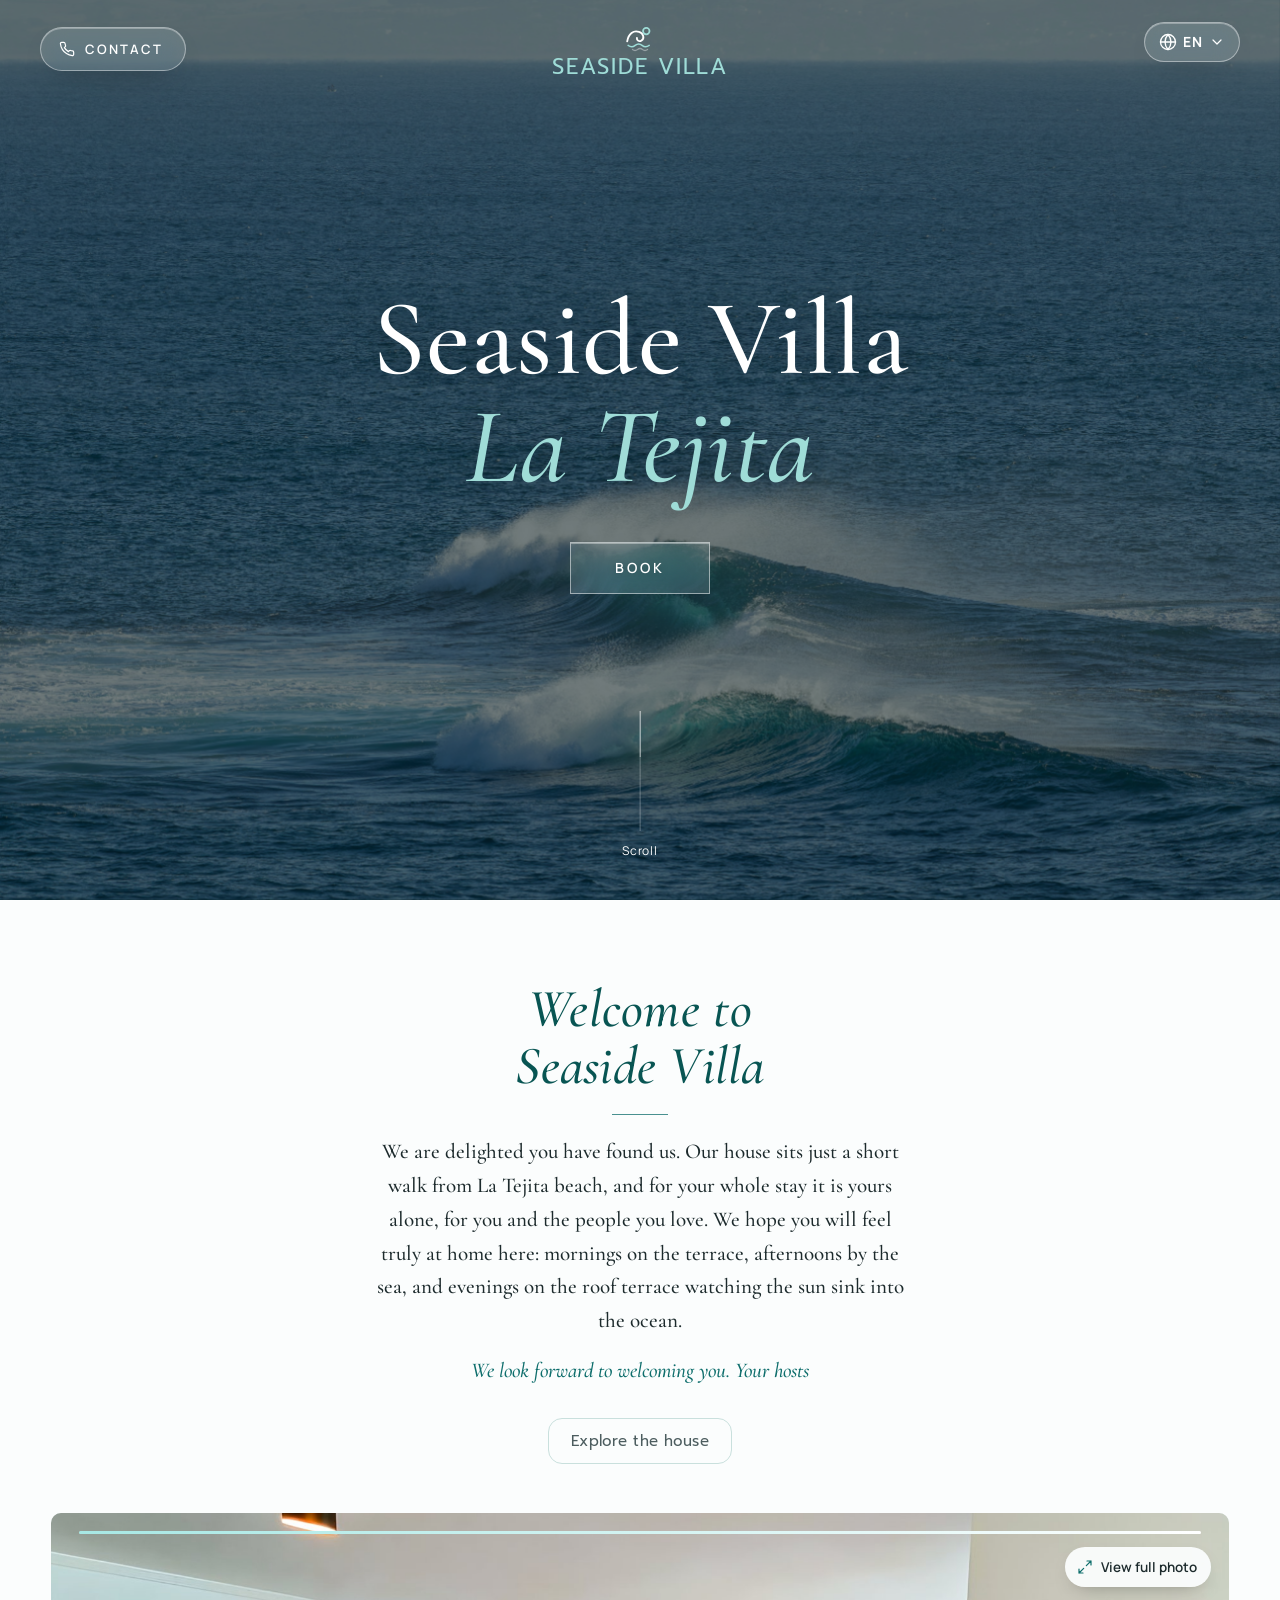
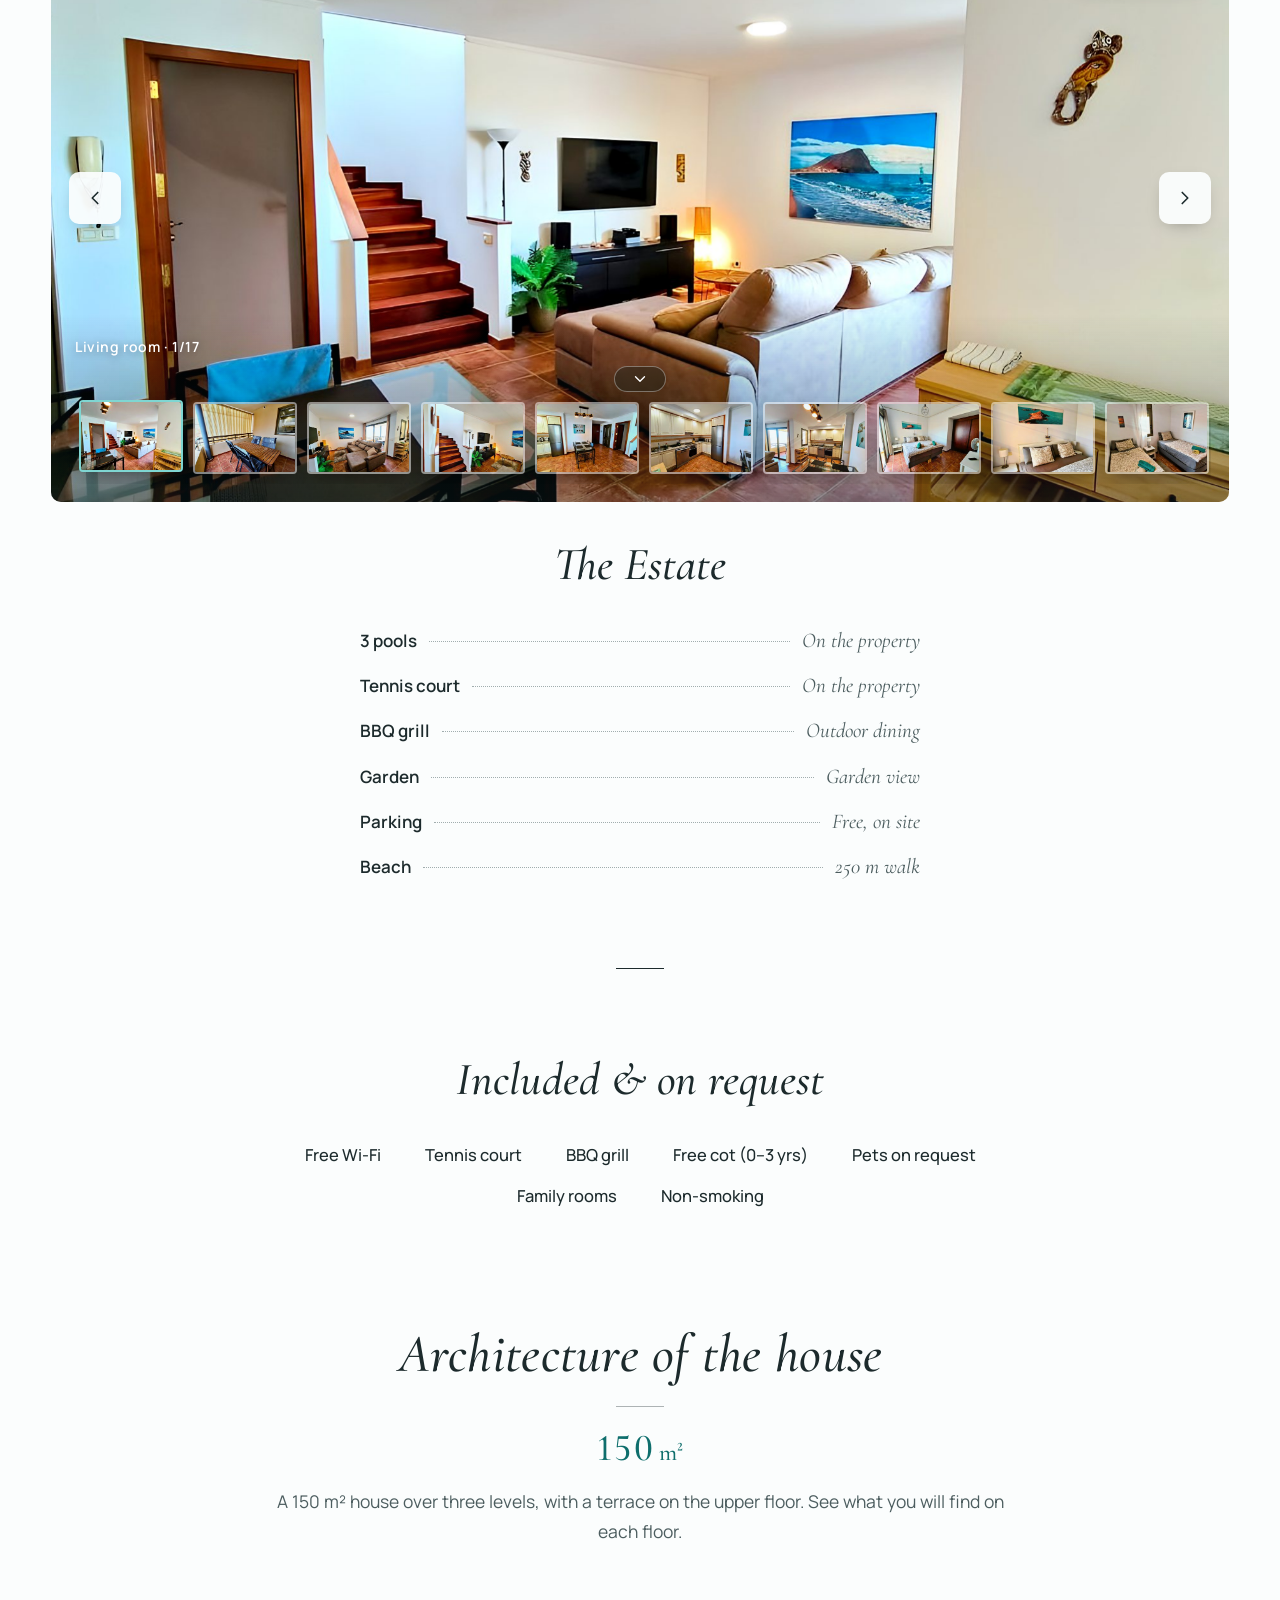
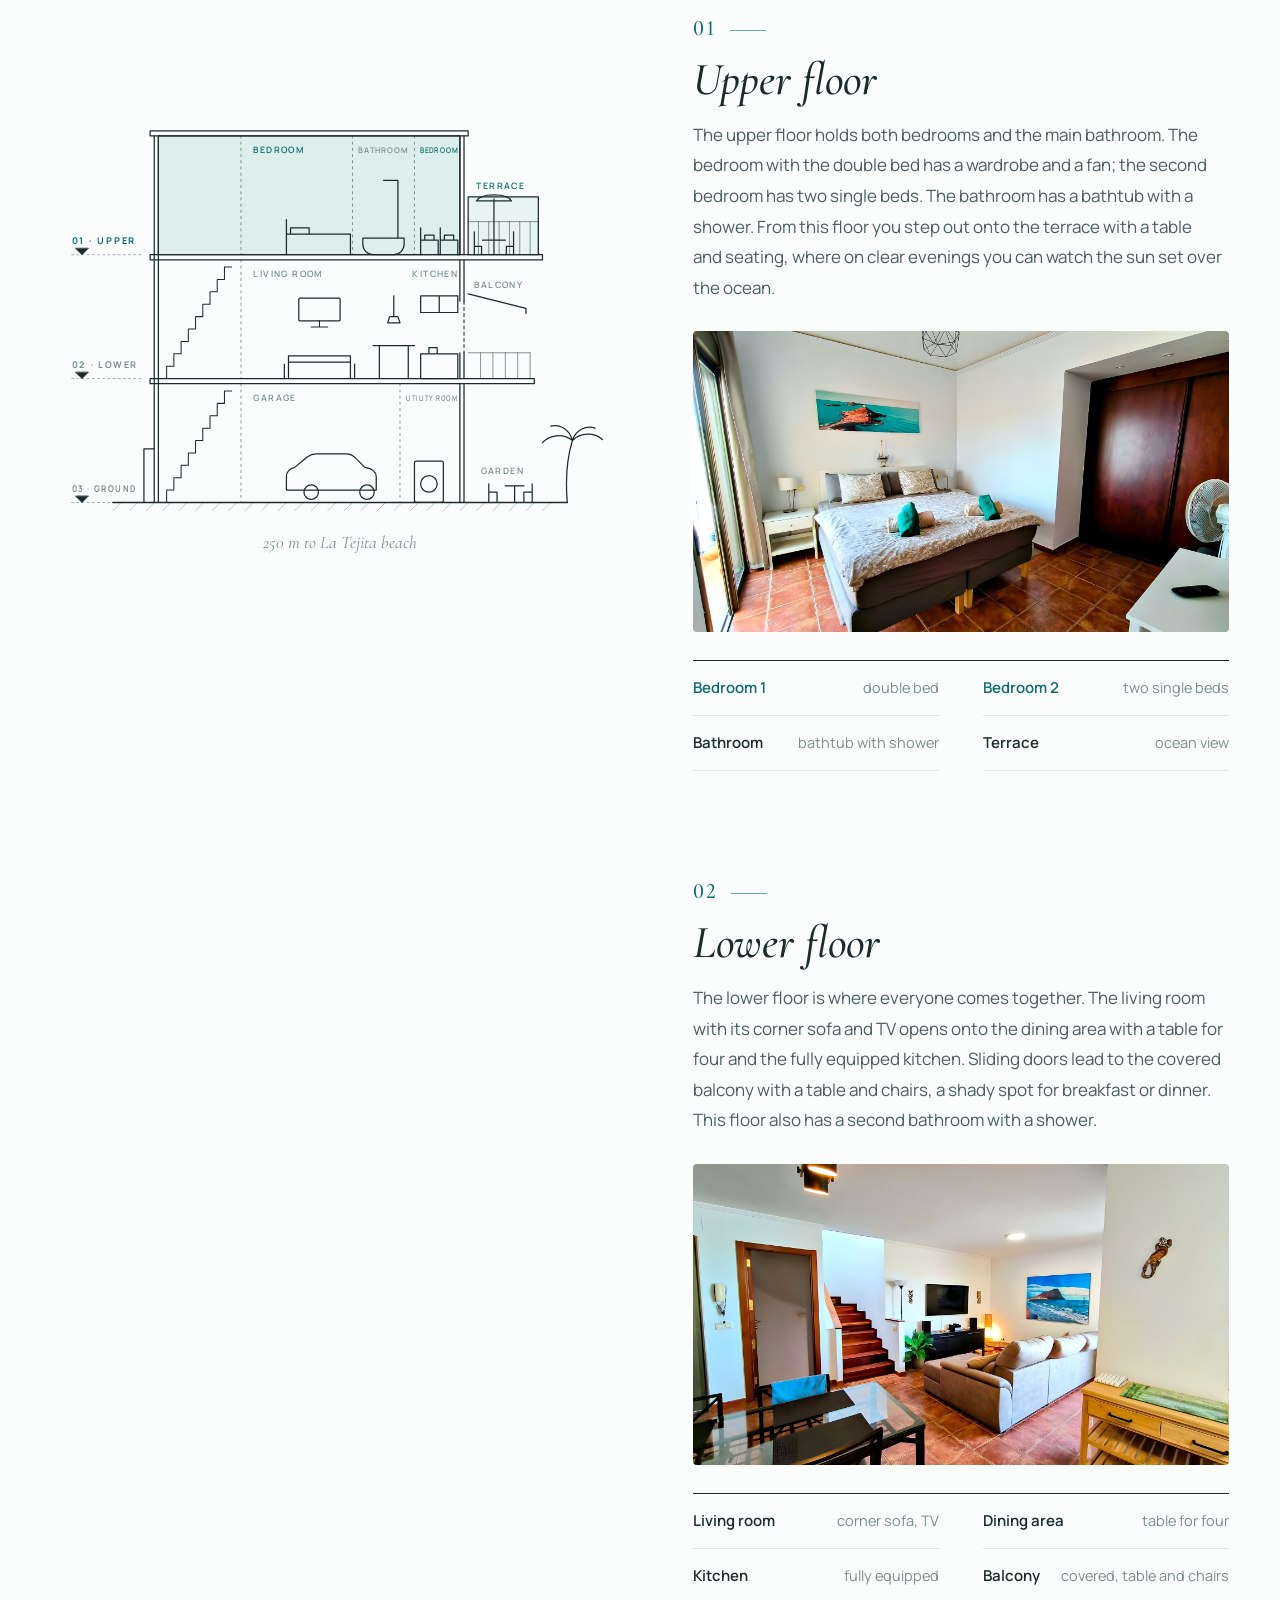
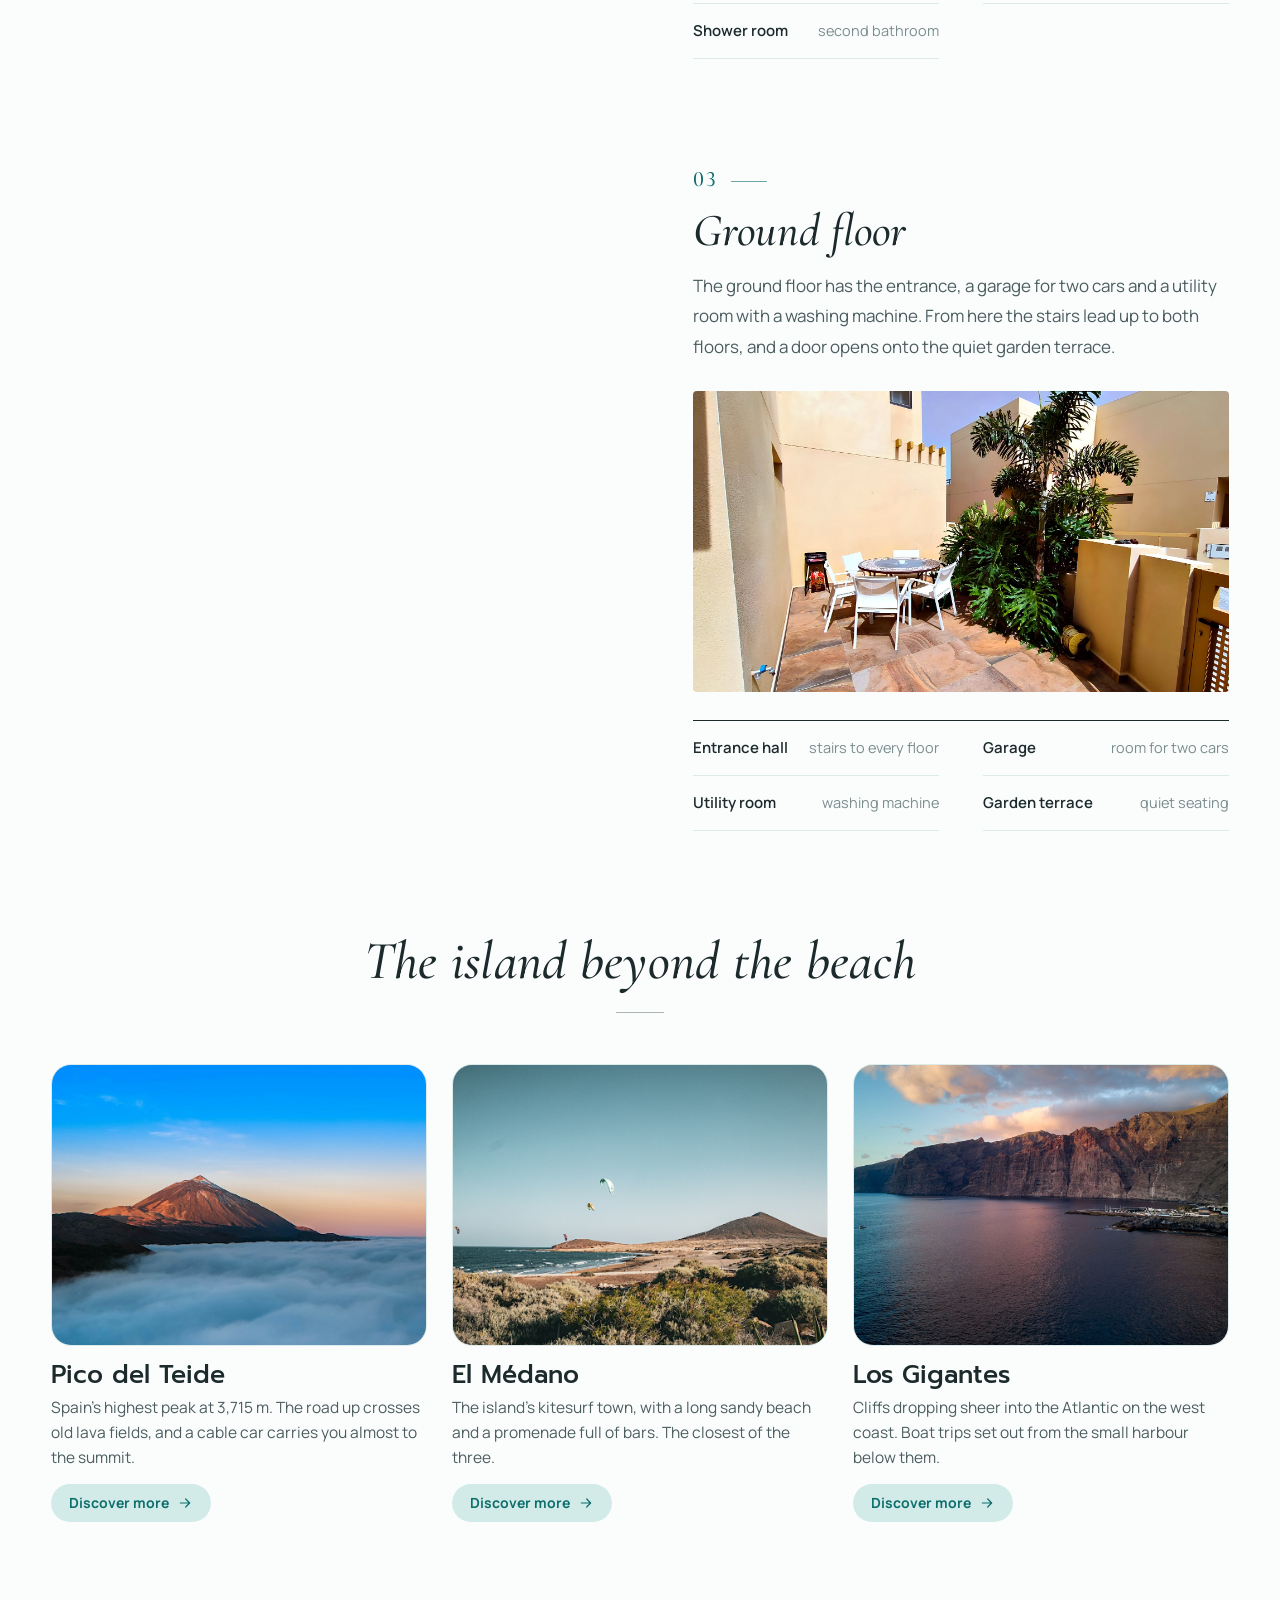
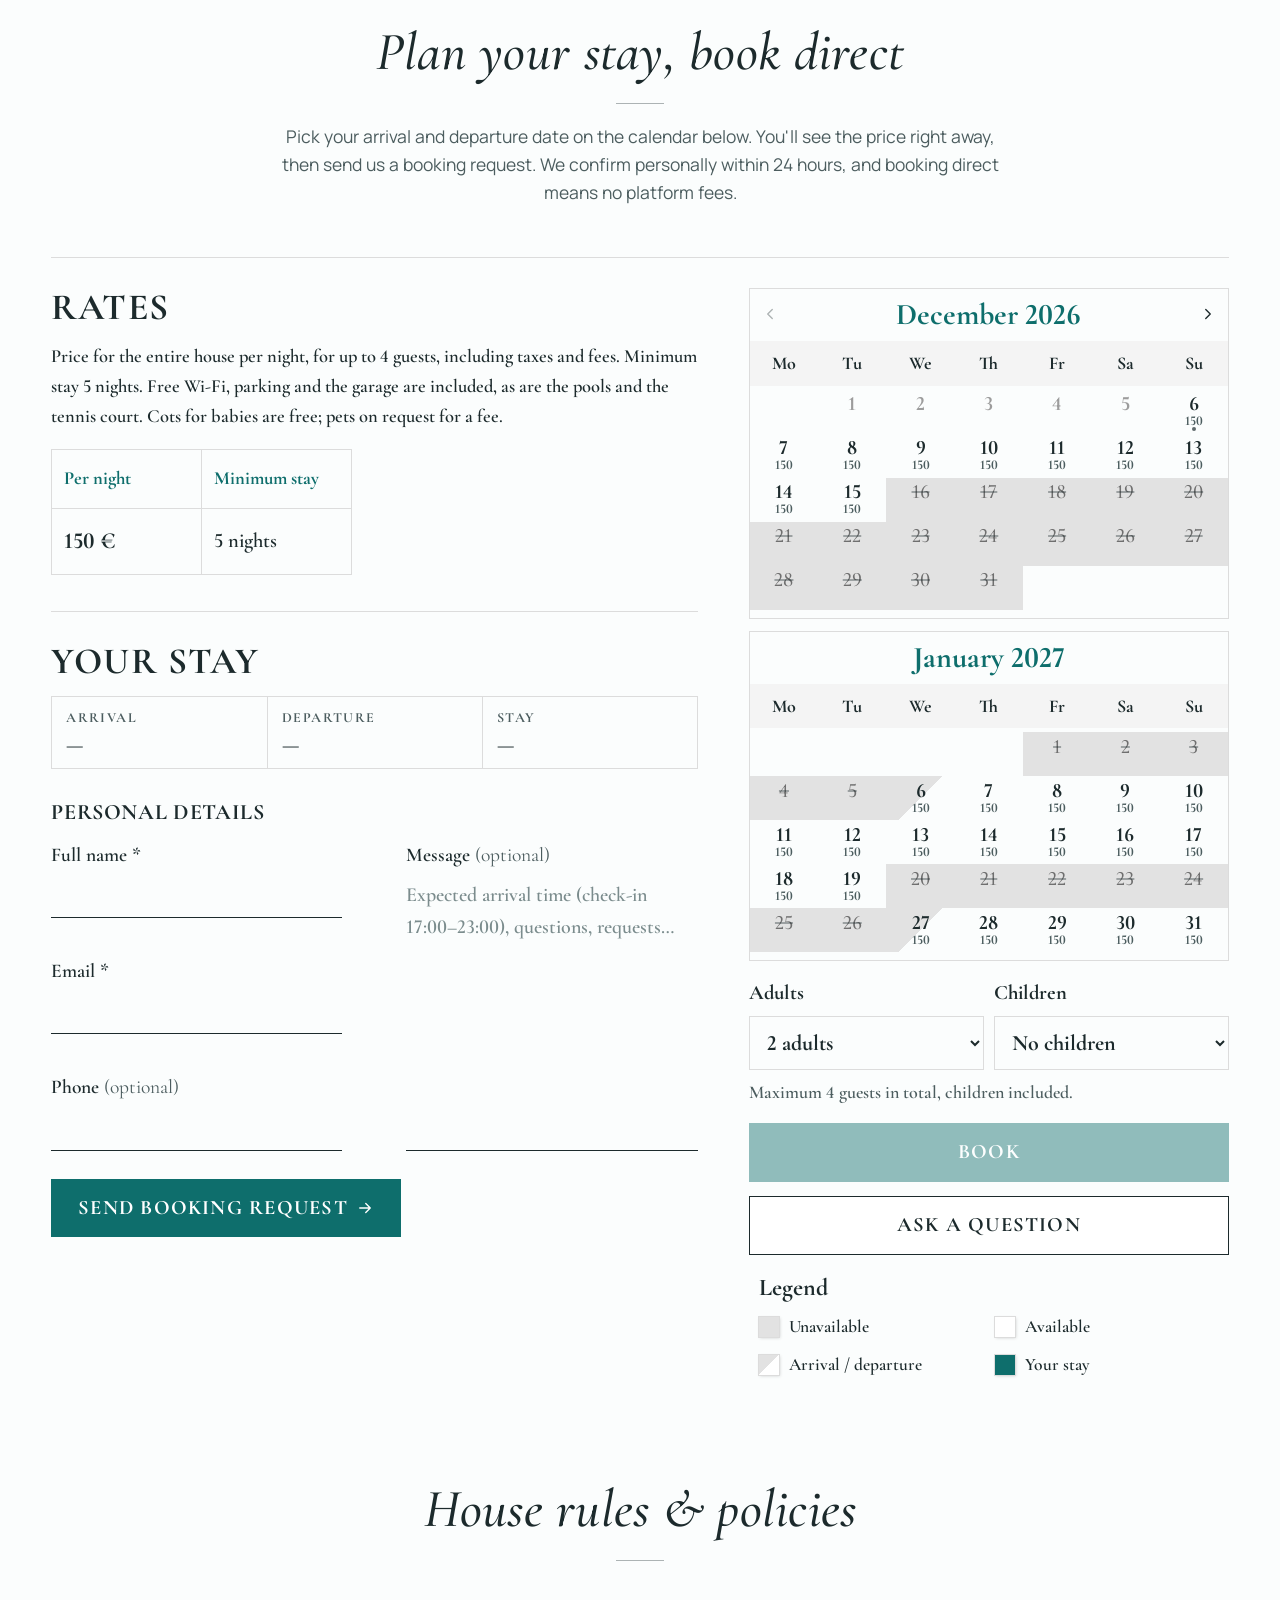
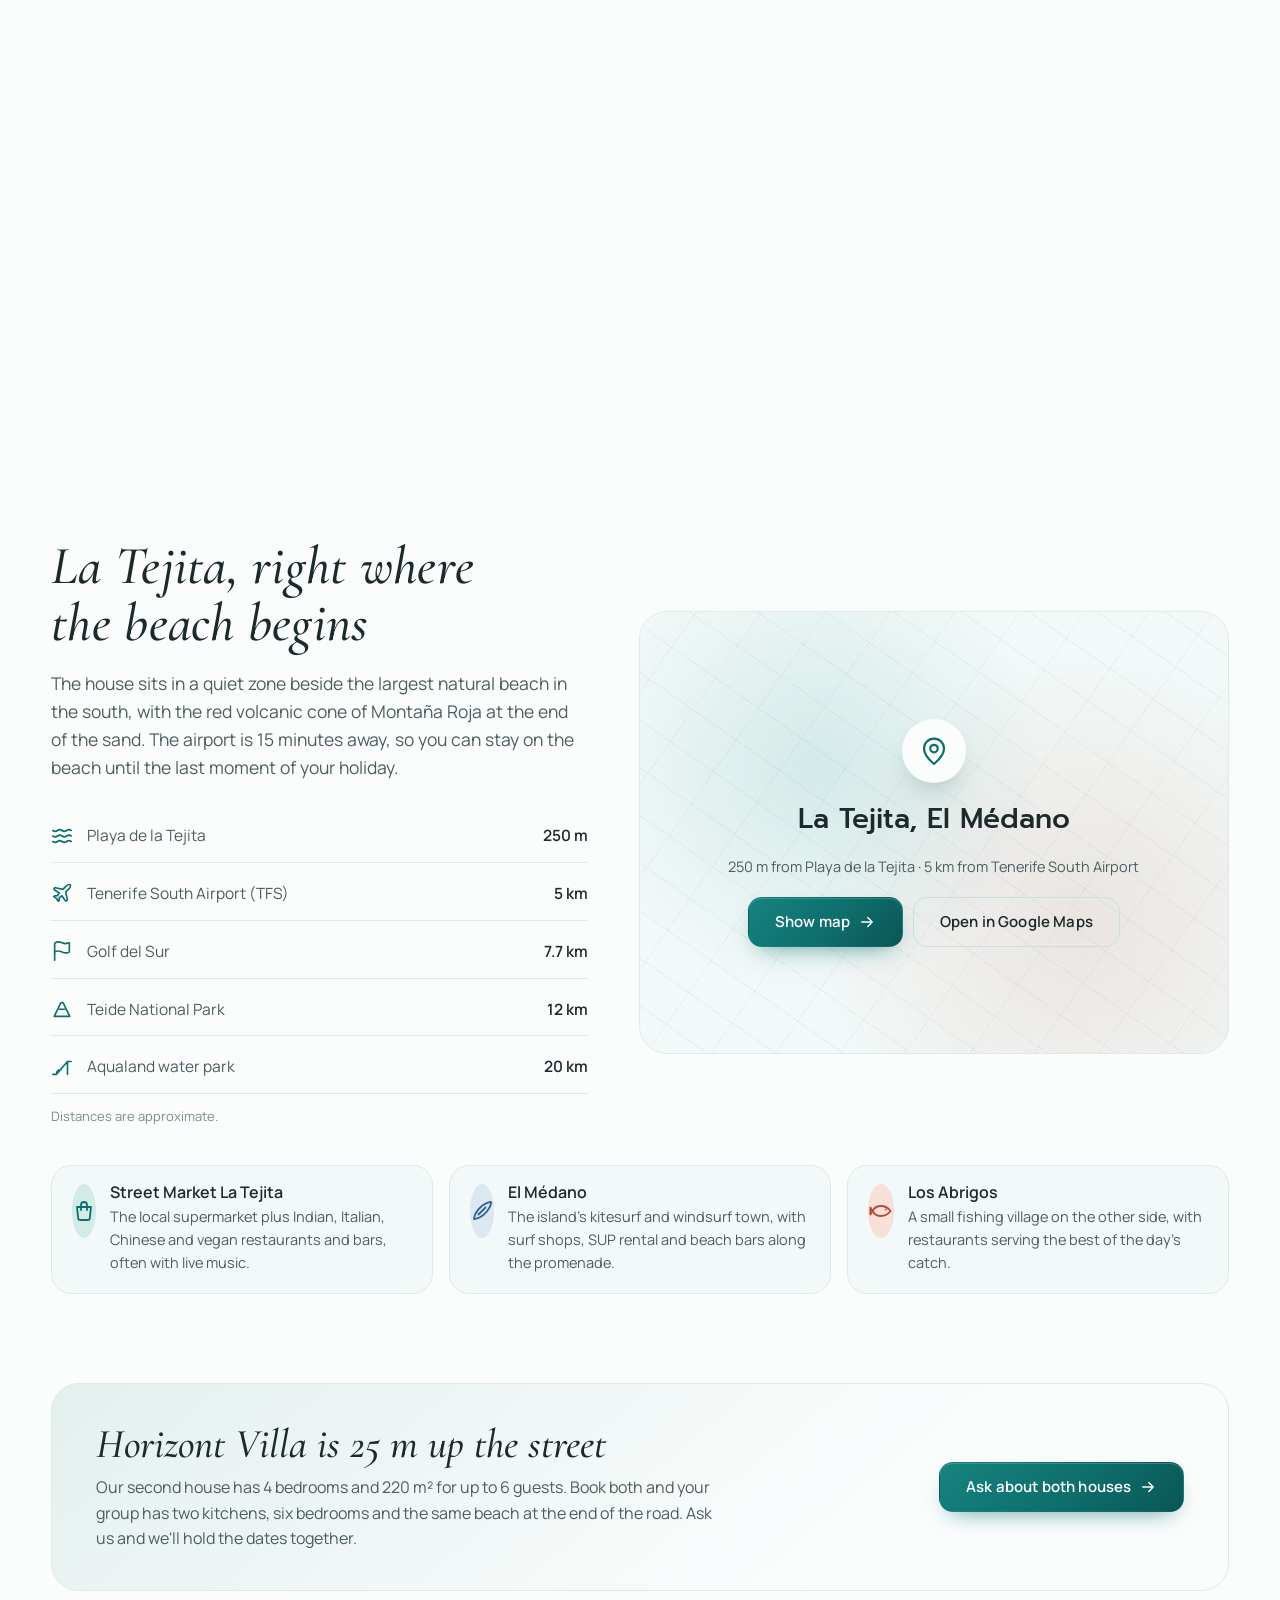
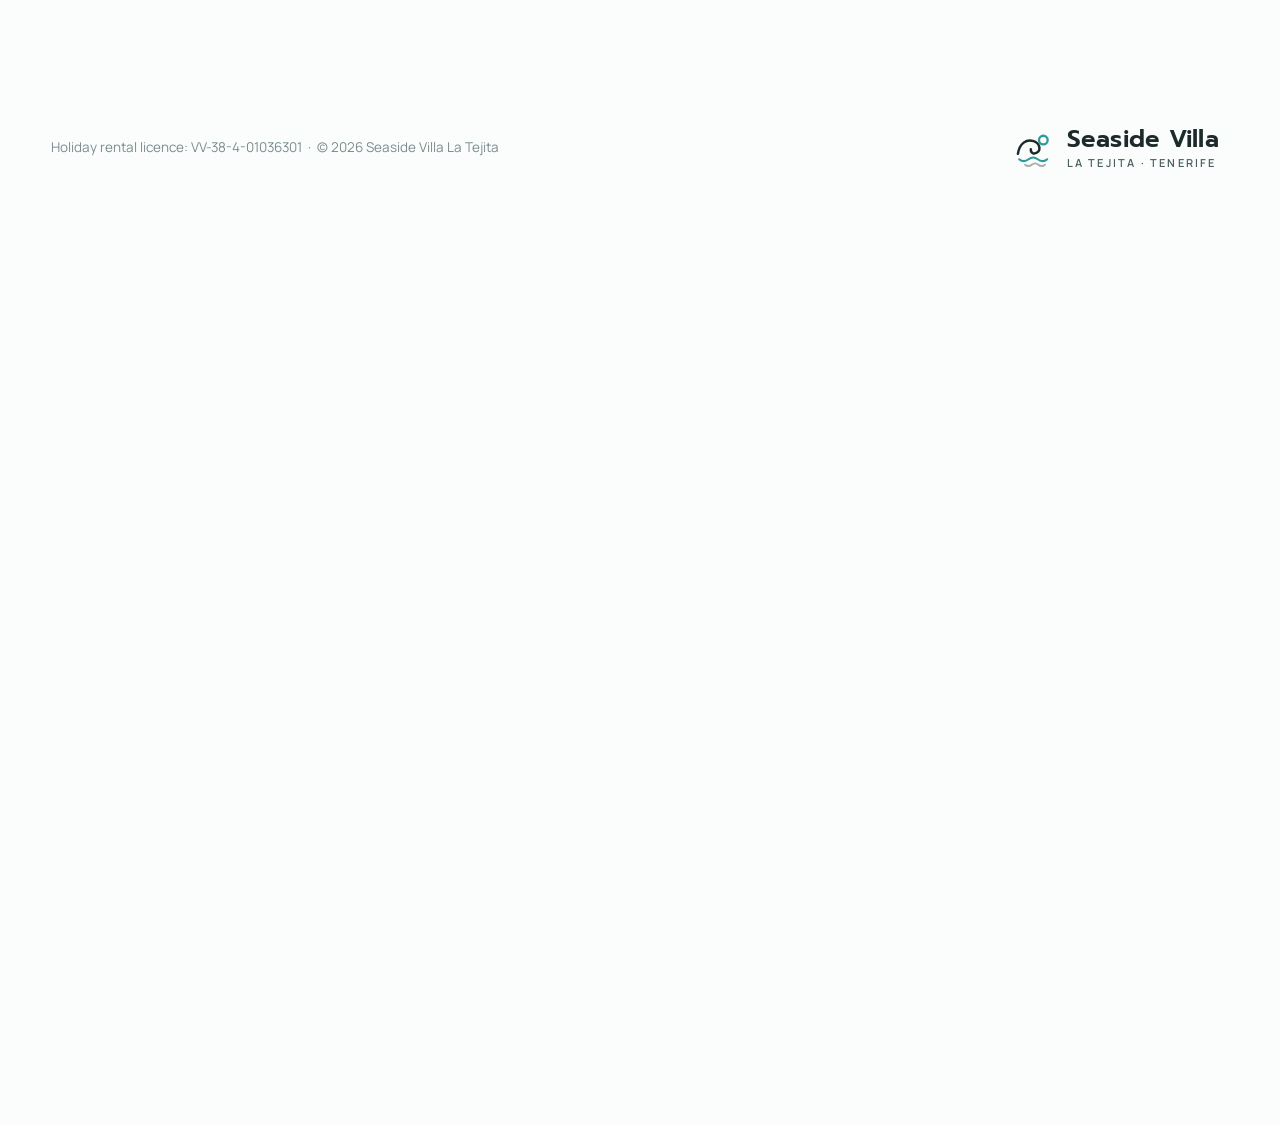
==== commit 2de5e486: "Domovní řád jako přilétající texty podle phosvillas.gr, nadpis The Estate (obě vily) - pravidla ve d" ====
--- a/Seaside-Villa-website/site/index.html
+++ b/Seaside-Villa-website/site/index.html
@@ -289,7 +289,7 @@
 
           <!-- on site -->
           <article class="b-card b-outside">
-            <h3 data-i18n="floor.outside">On site</h3>
+            <h3 data-i18n="floor.outside">The Estate</h3>
             <ul class="outdoors">
               <li><span class="out-icon"><svg class="icon"><use href="#i-pool"/></svg></span><div><span data-i18n="room.pools">3 pools</span><em data-i18n="room.onProperty">On the property</em></div></li>
               <li><span class="out-icon"><svg class="icon"><use href="#i-tennis"/></svg></span><div><span data-i18n="room.tennis">Tennis court</span><em data-i18n="room.onProperty">On the property</em></div></li>
@@ -610,66 +610,63 @@
           <h2 id="rules-title" data-i18n="rules.title">House rules &amp; policies</h2>
         </div>
 
-        <div class="rules-times">
-          <div class="time-card">
-            <svg class="icon"><use href="#i-clock"/></svg>
-            <div>
-              <span class="time-label">Check-in</span>
-              <strong>17:00 – 23:00</strong>
-              <p data-i18n="rules.checkinNote">Please let us know your arrival time in advance.</p>
-            </div>
-          </div>
-          <div class="time-card">
-            <svg class="icon"><use href="#i-flag"/></svg>
-            <div>
-              <span class="time-label">Check-out</span>
-              <strong>04:00 – 11:00</strong>
-              <p data-i18n="rules.checkoutNote">Early departures are fine — handy for a morning flight.</p>
-            </div>
-          </div>
-        </div>
-
-        <ul class="rules-grid">
-          <li>
-            <span class="rule-icon am-palm"><svg class="icon"><use href="#i-baby"/></svg></span>
-            <div>
+        <!-- Rules scattered like a small constellation: each bullet shows its title, the details
+             open on hover or keyboard focus, and the whole field drifts gently with the pointer -->
+        <ul class="rules-orbit">
+          <li class="orbit-item" tabindex="0">
+            <span class="orbit-dot" aria-hidden="true"></span>
+            <div class="orbit-text">
+              <h3>Check-in <span class="orbit-tag">17:00<span class="dash">–</span>23:00</span></h3>
+              <p class="orbit-detail" data-i18n="rules.checkinNote">Please let us know your arrival time in advance.</p>
+            </div>
+          </li>
+          <li class="orbit-item" tabindex="0">
+            <span class="orbit-dot" aria-hidden="true"></span>
+            <div class="orbit-text">
+              <h3>Check-out <span class="orbit-tag">04:00<span class="dash">–</span>11:00</span></h3>
+              <p class="orbit-detail" data-i18n="rules.checkoutNote">Early departures are fine — handy for a morning flight.</p>
+            </div>
+          </li>
+          <li class="orbit-item" tabindex="0">
+            <span class="orbit-dot" aria-hidden="true"></span>
+            <div class="orbit-text">
               <h3 data-i18n="rules.childrenTitle">Children</h3>
-              <p data-i18n="rules.childrenText">Children of any age are welcome. Guests aged 18 and over are charged the adult rate. Please tell us the number and ages of children when you request a booking.</p>
-            </div>
-          </li>
-          <li>
-            <span class="rule-icon am-sky"><svg class="icon"><use href="#i-bed"/></svg></span>
-            <div>
+              <p class="orbit-detail" data-i18n="rules.childrenText">Children of any age are welcome. Guests aged 18 and over are charged the adult rate. Please tell us the number and ages of children when you request a booking.</p>
+            </div>
+          </li>
+          <li class="orbit-item" tabindex="0">
+            <span class="orbit-dot" aria-hidden="true"></span>
+            <div class="orbit-text">
               <h3 data-i18n="rules.cotsTitle">Cots &amp; extra beds</h3>
-              <p data-i18n="rules.cotsText">A cot for children aged 0–3 is free on request, subject to availability. Extra beds are not available.</p>
-            </div>
-          </li>
-          <li>
-            <span class="rule-icon am-sand"><svg class="icon"><use href="#i-paw"/></svg></span>
-            <div>
+              <p class="orbit-detail" data-i18n="rules.cotsText">A cot for children aged 0–3 is free on request, subject to availability. Extra beds are not available.</p>
+            </div>
+          </li>
+          <li class="orbit-item" tabindex="0">
+            <span class="orbit-dot" aria-hidden="true"></span>
+            <div class="orbit-text">
               <h3 data-i18n="rules.petsTitle">Pets</h3>
-              <p data-i18n="rules.petsText">Pets are allowed on request, for a fee. Please mention your pet in your booking request.</p>
-            </div>
-          </li>
-          <li>
-            <span class="rule-icon am-coral"><svg class="icon"><use href="#i-nosmoke"/></svg></span>
-            <div>
+              <p class="orbit-detail" data-i18n="rules.petsText">Pets are allowed on request, for a fee. Please mention your pet in your booking request.</p>
+            </div>
+          </li>
+          <li class="orbit-item" tabindex="0">
+            <span class="orbit-dot" aria-hidden="true"></span>
+            <div class="orbit-text">
               <h3 data-i18n="rules.smokingTitle">No smoking</h3>
-              <p data-i18n="rules.smokingText">Smoking is not allowed anywhere inside the house.</p>
-            </div>
-          </li>
-          <li>
-            <span class="rule-icon am-aqua"><svg class="icon"><use href="#i-noparty"/></svg></span>
-            <div>
+              <p class="orbit-detail" data-i18n="rules.smokingText">Smoking is not allowed anywhere inside the house.</p>
+            </div>
+          </li>
+          <li class="orbit-item" tabindex="0">
+            <span class="orbit-dot" aria-hidden="true"></span>
+            <div class="orbit-text">
               <h3 data-i18n="rules.partiesTitle">No parties or events</h3>
-              <p data-i18n="rules.partiesText">Parties and events are not permitted, stag and hen celebrations included, so the neighbourhood stays calm for everyone.</p>
-            </div>
-          </li>
-          <li>
-            <span class="rule-icon am-palm"><svg class="icon"><use href="#i-users"/></svg></span>
-            <div>
+              <p class="orbit-detail" data-i18n="rules.partiesText">Parties and events are not permitted, stag and hen celebrations included, so the neighbourhood stays calm for everyone.</p>
+            </div>
+          </li>
+          <li class="orbit-item" tabindex="0">
+            <span class="orbit-dot" aria-hidden="true"></span>
+            <div class="orbit-text">
               <h3 data-i18n="mq.guests">Up to 4 guests</h3>
-              <p data-i18n="rules.guestsText">The house welcomes a maximum of 4 guests, children included. Guests of all ages are welcome, and the minimum stay is 5 nights.</p>
+              <p class="orbit-detail" data-i18n="rules.guestsText">The house welcomes a maximum of 4 guests, children included. Guests of all ages are welcome, and the minimum stay is 5 nights.</p>
             </div>
           </li>
         </ul>
--- a/Seaside-Villa-website/site/css/styles.css
+++ b/Seaside-Villa-website/site/css/styles.css
@@ -2127,3 +2127,194 @@
   color: var(--arch-accent); font-variant-numeric: lining-nums;
 }
 .arch-head .arch-area span { margin-left: .18em; font-size: .62em; letter-spacing: .02em; }
+
+/* =========================================================
+   House rules: scattered bullets that open on hover
+   (the idea of phosvillas.gr #villas, in our own look; plain bullets for now)
+   ========================================================= */
+.rules-orbit {
+  --o-accent: var(--aqua-deep);
+  display: grid; grid-template-columns: repeat(2, minmax(0, 1fr)); column-gap: clamp(40px, 8vw, 140px);
+  max-width: 1040px; margin: 0 auto; padding: 10px 0 100px;
+}
+.orbit-item {
+  --mx: 0px; --my: 0px;
+  position: relative; display: flex; align-items: flex-start; gap: 18px;
+  min-height: 200px; padding: 10px 0 0; outline: none; cursor: default;
+  transform: translate(calc(var(--dx, 0px) + var(--mx)), calc(var(--dy, 0px) + var(--my)));
+  transition: transform .9s cubic-bezier(.22, .61, .36, 1);
+}
+/* left column reads towards its bullet, right column away from it */
+.orbit-item:nth-child(odd) { grid-column: 1; flex-direction: row-reverse; text-align: right; }
+.orbit-item:nth-child(even) { grid-column: 2; margin-top: 100px; margin-bottom: -100px; }
+/* each bullet sits a little off the line, like a loose constellation */
+.orbit-item:nth-child(1) { --dx: 40px; }
+.orbit-item:nth-child(2) { --dx: -30px; }
+.orbit-item:nth-child(3) { --dx: -50px; }
+.orbit-item:nth-child(4) { --dx: 60px; }
+.orbit-item:nth-child(5) { --dx: 30px; }
+.orbit-item:nth-child(6) { --dx: -10px; }
+.orbit-item:nth-child(7) { --dx: -20px; }
+.orbit-item:nth-child(8) { --dx: 40px; }
+
+.orbit-dot {
+  flex: none; width: 12px; height: 12px; margin-top: 16px; border-radius: 50%;
+  background: var(--o-accent); transition: transform .4s ease;
+}
+.orbit-text { position: relative; min-width: 0; }
+.orbit-text h3 {
+  margin: 0; font-family: "Cormorant Garamond", "Times New Roman", serif;
+  font-size: clamp(30px, 3vw, 40px); font-weight: 500; line-height: 1.1; letter-spacing: .01em; color: var(--ink);
+}
+.orbit-tag {
+  display: block; margin-top: 6px; font-size: 13px; font-weight: 600; letter-spacing: .18em;
+  text-transform: uppercase; color: var(--o-accent); font-variant-numeric: lining-nums;
+}
+/* the details: tucked away until the bullet is hovered or focused */
+.orbit-detail {
+  position: absolute; top: 100%; width: min(340px, 40vw); margin: 12px 0 0;
+  font-family: "Cormorant Garamond", "Times New Roman", serif; font-size: 19px; font-weight: 500; line-height: 1.45;
+  color: var(--ink-2); opacity: 0; transform: translateY(-6px); pointer-events: none;
+  transition: opacity .35s ease, transform .35s ease;
+}
+.orbit-item:nth-child(odd) .orbit-detail { right: 0; }
+.orbit-item:nth-child(even) .orbit-detail { left: 0; }
+.orbit-item:hover, .orbit-item:focus-visible { z-index: 2; }
+.orbit-item:hover .orbit-detail, .orbit-item:focus-visible .orbit-detail { opacity: 1; transform: none; }
+.orbit-item:hover .orbit-dot, .orbit-item:focus-visible .orbit-dot { transform: scale(1.6); }
+.orbit-item:focus-visible h3 { text-decoration: underline; text-underline-offset: 6px; text-decoration-thickness: 1px; }
+
+/* touch screens and narrow windows: a plain list with the details always shown */
+@media (hover: none), (max-width: 760px) {
+  .rules-orbit { grid-template-columns: 1fr; max-width: 560px; padding-bottom: 0; }
+  .orbit-item, .orbit-item:nth-child(odd), .orbit-item:nth-child(even) {
+    grid-column: 1; flex-direction: row; text-align: left; margin: 0; padding: 14px 0; min-height: 0; transform: none;
+  }
+  .orbit-detail { position: static; width: auto; opacity: 1; transform: none; margin-top: 8px; }
+}
+@media (prefers-reduced-motion: reduce) {
+  .orbit-item, .orbit-detail, .orbit-dot { transition: none; }
+}
+
+/* entrance when the rules scroll into view: the bullets fly in from the sides to their places
+   one after another, then their text fades in beside them */
+.rules { overflow-x: clip; }
+.rules-orbit.reveal, .rules-orbit.reveal.is-in { opacity: 1; transform: none; }
+.rules-orbit.reveal:not(.is-in) .orbit-dot, .rules-orbit.reveal:not(.is-in) .orbit-text { opacity: 0; }
+.orbit-item:nth-child(1) { --d: 0s; }
+.orbit-item:nth-child(2) { --d: .14s; }
+.orbit-item:nth-child(3) { --d: .28s; }
+.orbit-item:nth-child(4) { --d: .42s; }
+.orbit-item:nth-child(5) { --d: .56s; }
+.orbit-item:nth-child(6) { --d: .70s; }
+.orbit-item:nth-child(7) { --d: .84s; }
+.orbit-item:nth-child(8) { --d: .98s; }
+.rules-orbit.reveal.is-in .orbit-item:nth-child(odd) .orbit-dot { animation: orbitFromLeft 1.2s cubic-bezier(.16, .7, .2, 1) var(--d) backwards; }
+.rules-orbit.reveal.is-in .orbit-item:nth-child(even) .orbit-dot { animation: orbitFromRight 1.2s cubic-bezier(.16, .7, .2, 1) var(--d) backwards; }
+.rules-orbit.reveal.is-in .orbit-text { animation: orbitText .8s ease calc(var(--d) + 1s) backwards; }
+@keyframes orbitFromLeft { from { opacity: 0; transform: translateX(-60vw) scale(2.2); } 60% { opacity: 1; } to { opacity: 1; transform: none; } }
+@keyframes orbitFromRight { from { opacity: 0; transform: translateX(60vw) scale(2.2); } 60% { opacity: 1; } to { opacity: 1; transform: none; } }
+@keyframes orbitText { from { opacity: 0; transform: translateY(8px); } to { opacity: 1; transform: none; } }
+/* in the one-column list every bullet comes in from the left */
+@media (hover: none), (max-width: 760px) {
+  .rules-orbit.reveal.is-in .orbit-item:nth-child(even) .orbit-dot { animation-name: orbitFromLeft; }
+}
+
+/* scroll-linked version (js: initRulesScroll) replaces the one-off entrance */
+.rules-orbit.is-scroll .orbit-dot { translate: var(--fly, 0px) 0; scale: var(--fs, 1); opacity: var(--fo, 1); }
+.rules-orbit.is-scroll .orbit-text { opacity: var(--to, 1); translate: 0 calc((1 - var(--to, 1)) * 8px); }
+
+/* entrance timed like phosvillas.gr (js: initRulesScroll): bullets glide in from the sides together
+   over 1.9 s with an ease-out, the text fades in over 0.7 s at the same time; reversed on the way back up */
+.rules-orbit.is-anim .orbit-dot {
+  translate: calc(var(--side, -1) * 55vw) 0; scale: 2.6; opacity: 0;
+  transition: translate 1.9s cubic-bezier(.165, .84, .44, 1), scale 1.9s cubic-bezier(.165, .84, .44, 1), opacity .7s ease, transform .4s ease;
+}
+/* each bullet comes from the far side, so it crosses the middle instead of its own text */
+.rules-orbit.is-anim .orbit-item:nth-child(odd) { --side: 1; }
+.rules-orbit.is-anim .orbit-text { opacity: 0; transition: opacity .7s ease; }
+.rules-orbit.is-anim.is-on .orbit-dot { translate: 0 0; scale: 1; opacity: 1; }
+.rules-orbit.is-anim.is-on .orbit-text { opacity: 1; }
+@media (hover: none), (max-width: 760px) {
+  .rules-orbit.is-anim .orbit-item:nth-child(odd) { --side: -1; }
+}
+
+/* compact rules: the title and all eight bullets fit on one screen, spaced like the other sections */
+.rules-orbit { max-width: 960px; padding: 0 0 56px; column-gap: clamp(40px, 7vw, 120px); }
+.orbit-item { min-height: 108px; padding-top: 0; gap: 14px; }
+.orbit-item:nth-child(even) { margin-top: 54px; margin-bottom: -54px; }
+.orbit-text h3 { font-size: clamp(25px, 2.3vw, 31px); }
+.orbit-tag { margin-top: 4px; font-size: 12px; }
+.orbit-dot { width: 10px; height: 10px; margin-top: 12px; }
+/* on hover the details sit on a plain card, so they read cleanly over the row below */
+.orbit-detail {
+  z-index: 3; width: min(320px, 40vw); margin-top: 8px; padding: 12px 16px;
+  font-size: 18px; background: var(--surface); box-shadow: 0 14px 34px -18px rgba(0, 0, 0, .28);
+}
+@media (hover: none), (max-width: 760px) {
+  .orbit-detail { padding: 0; background: none; box-shadow: none; }
+}
+
+/* two tidy columns: the first four rules on the left, the other four on the right, row beside row */
+.rules-orbit { grid-template-rows: repeat(4, auto); grid-auto-flow: column; column-gap: clamp(48px, 6vw, 96px); max-width: 900px; }
+.orbit-item, .orbit-item:nth-child(odd), .orbit-item:nth-child(even) { grid-column: auto; margin: 0; --dx: 0px; min-height: 92px; }
+.orbit-item:nth-child(-n+4) { flex-direction: row-reverse; text-align: right; }
+.orbit-item:nth-child(n+5) { flex-direction: row; text-align: left; }
+.orbit-item:nth-child(-n+4) .orbit-detail { right: 0; left: auto; }
+.orbit-item:nth-child(n+5) .orbit-detail { left: 0; right: auto; }
+/* entrance: the left column comes from the right and the right column from the left, crossing in the middle */
+.rules-orbit.is-anim .orbit-item:nth-child(-n+4) { --side: 1; }
+.rules-orbit.is-anim .orbit-item:nth-child(n+5) { --side: -1; }
+@media (hover: none), (max-width: 760px) {
+  .rules-orbit { grid-template-rows: none; grid-auto-flow: row; }
+  .orbit-item:nth-child(-n+4), .orbit-item:nth-child(n+5) { flex-direction: row; text-align: left; min-height: 0; }
+  .orbit-item:nth-child(-n+4) .orbit-detail { left: auto; right: auto; }
+  .orbit-detail { width: auto; }
+}
+
+/* no bullets: only the words glide in, the left column from the left and the right column from the right,
+   with the same 1.9 s ease-out; the text also fades in. Reversed when the section scrolls away. */
+.orbit-dot { display: none; }
+.orbit-item, .orbit-item:nth-child(-n+4), .orbit-item:nth-child(n+5) { gap: 0; }
+.rules-orbit.is-anim .orbit-text {
+  translate: calc(var(--tside, -1) * 45vw) 0; opacity: 0;
+  transition: translate 1.9s cubic-bezier(.165, .84, .44, 1), opacity 1.2s ease;
+  will-change: translate, opacity;
+}
+.rules-orbit.is-anim .orbit-item:nth-child(n+5) { --tside: 1; }
+.rules-orbit.is-anim.is-on .orbit-text { translate: 0 0; opacity: 1; }
+@media (hover: none), (max-width: 760px) {
+  .rules-orbit.is-anim .orbit-item:nth-child(n+5) { --tside: -1; }
+}
+
+/* check-in / check-out times on the title line, in the same colour and serif as the title;
+   the dash is lifted to sit level with the figures */
+.orbit-text h3 .orbit-tag {
+  display: inline; margin: 0 0 0 .35em; font: inherit; font-size: .82em; letter-spacing: .01em;
+  text-transform: none; color: inherit; font-variant-numeric: lining-nums; white-space: nowrap;
+}
+.orbit-tag .dash { display: inline-block; margin: 0 .2em; transform: translateY(-.12em); }
+
+/* every title arrives from its own direction, as the planets on phosvillas.gr do:
+   left column from top-left, left, bottom-left and below; right column from above, top-right, right and bottom-right,
+   growing or shrinking a little on the way */
+.orbit-item:nth-child(1) { --fx: -38vw; --fy: -28vh; --fsc: 1.35; }
+.orbit-item:nth-child(2) { --fx: -50vw; --fy: 0vh;   --fsc: .7; }
+.orbit-item:nth-child(3) { --fx: -34vw; --fy: 26vh;  --fsc: 1.25; }
+.orbit-item:nth-child(4) { --fx: -8vw;  --fy: 34vh;  --fsc: .75; }
+.orbit-item:nth-child(5) { --fx: 8vw;   --fy: -34vh; --fsc: .75; }
+.orbit-item:nth-child(6) { --fx: 38vw;  --fy: -26vh; --fsc: 1.3; }
+.orbit-item:nth-child(7) { --fx: 50vw;  --fy: 4vh;   --fsc: .7; }
+.orbit-item:nth-child(8) { --fx: 34vw;  --fy: 28vh;  --fsc: 1.35; }
+.rules-orbit.is-anim .orbit-text {
+  translate: var(--fx, -45vw) var(--fy, 0vh); scale: var(--fsc, 1); opacity: 0;
+  transition: translate 1.9s cubic-bezier(.165, .84, .44, 1), scale 1.9s cubic-bezier(.165, .84, .44, 1), opacity 1.2s ease;
+  will-change: translate, scale, opacity;
+}
+.rules-orbit.is-anim.is-on .orbit-text { translate: 0 0; scale: 1; opacity: 1; }
+/* phones: the plain list keeps a simple slide in from the left */
+@media (hover: none), (max-width: 760px) {
+  .orbit-item:nth-child(n) { --fx: -45vw; --fy: 0vh; --fsc: 1; }
+}
+/* while the order is being measured (js: initRulesOrder) every title sits at its natural size */
+.rules-orbit.is-measuring .orbit-text { translate: none !important; scale: none !important; transition: none !important; }
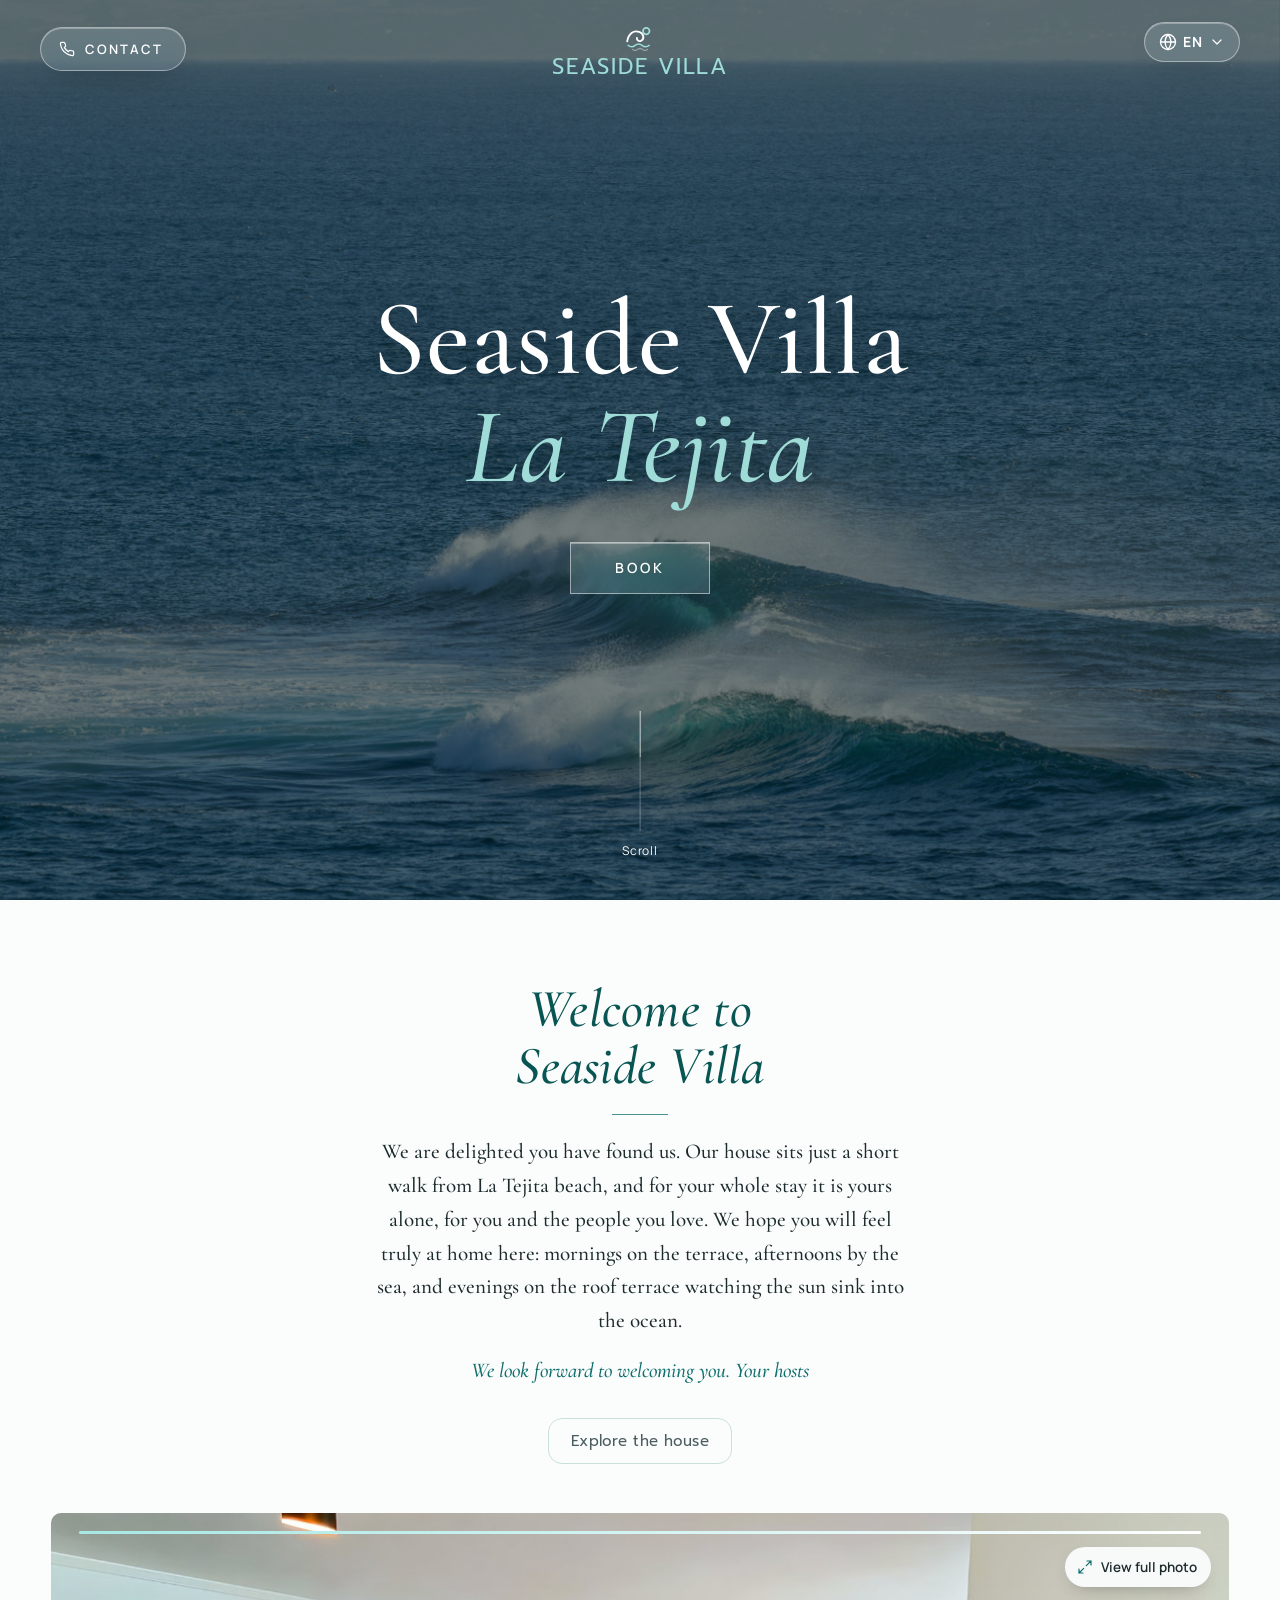
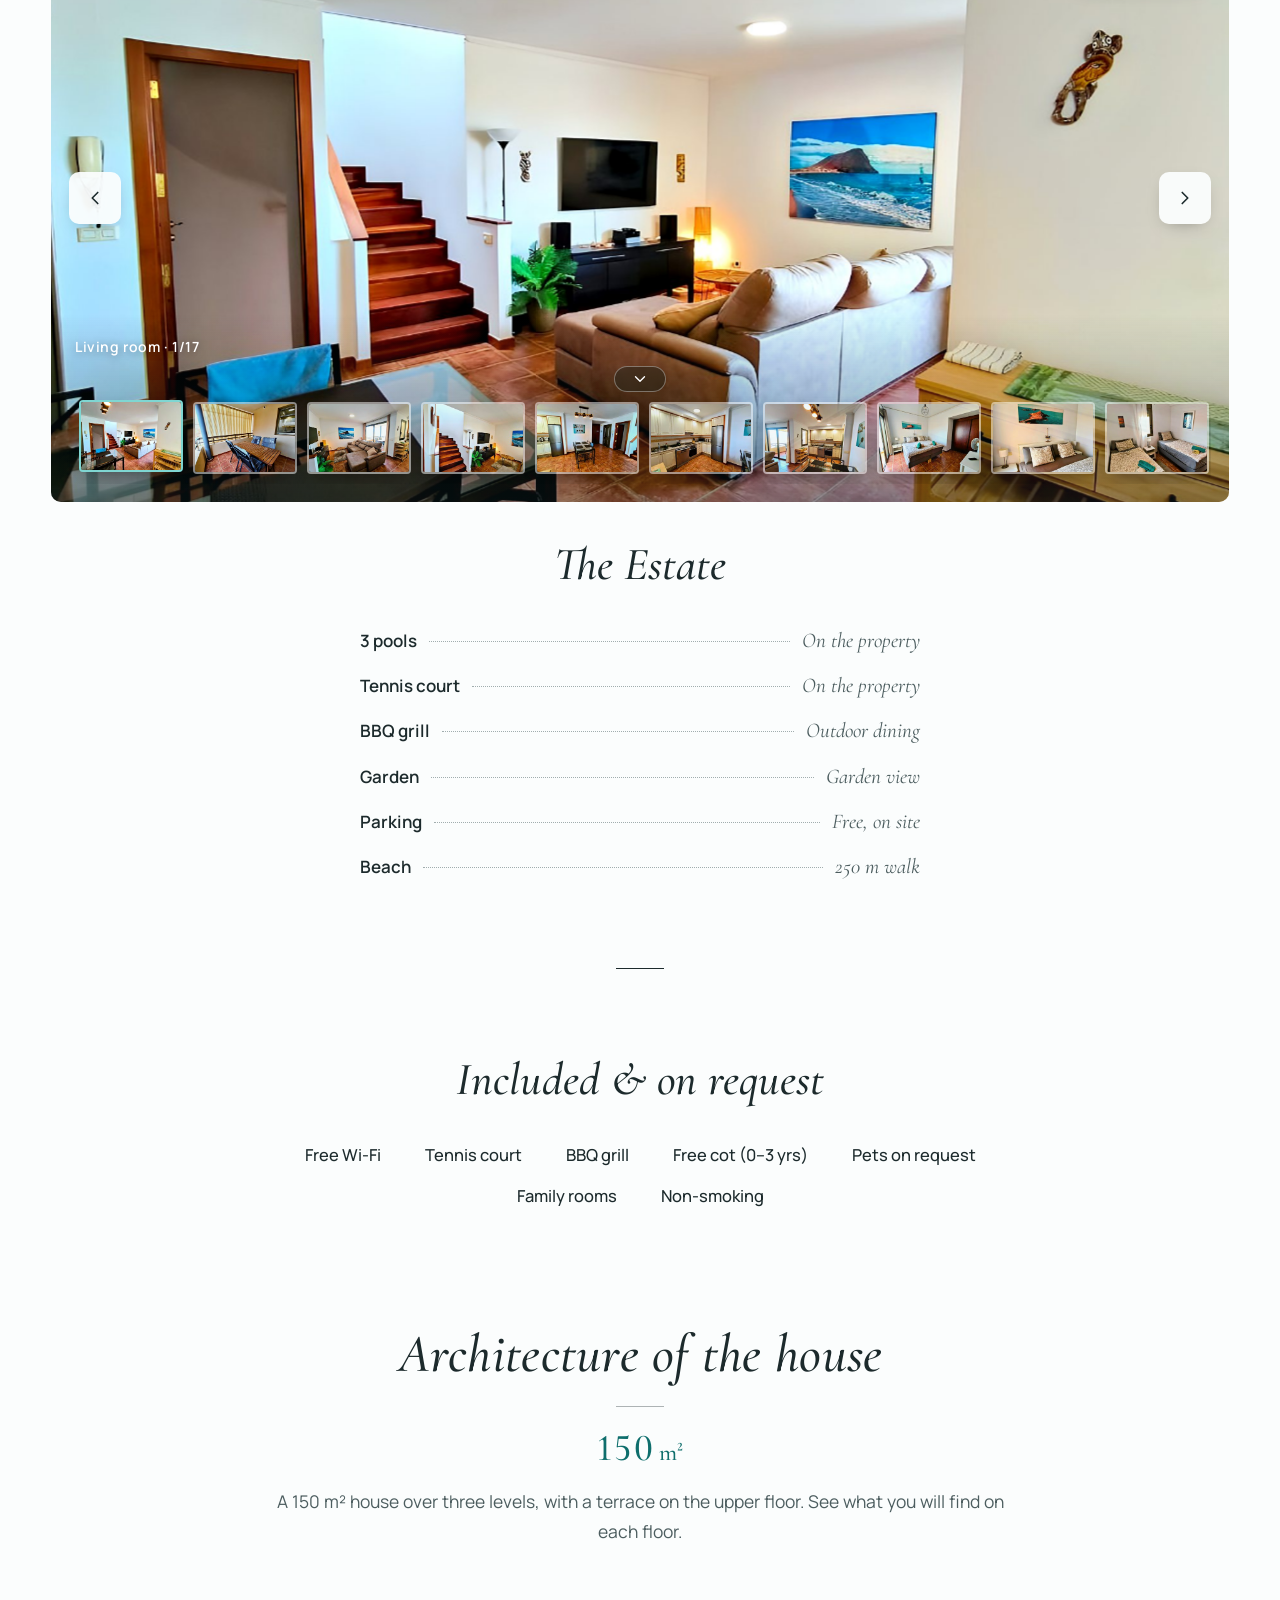
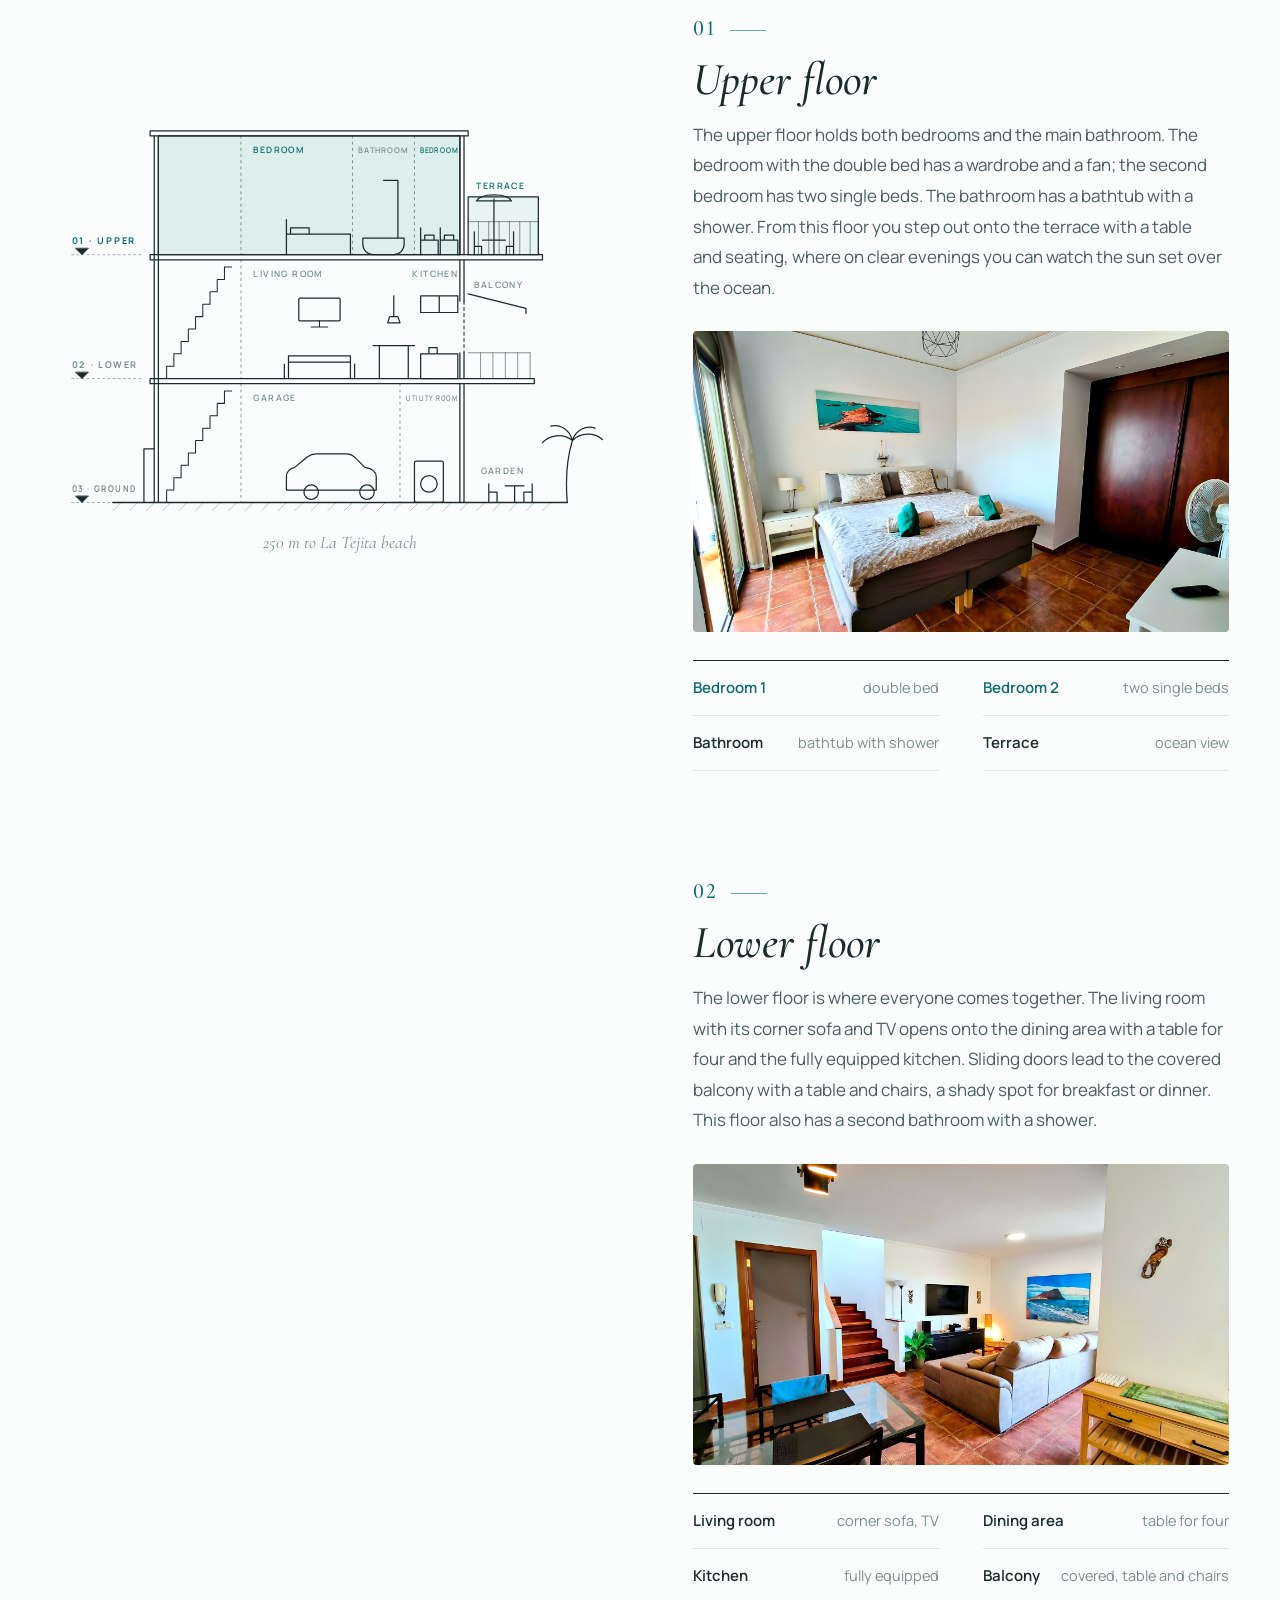
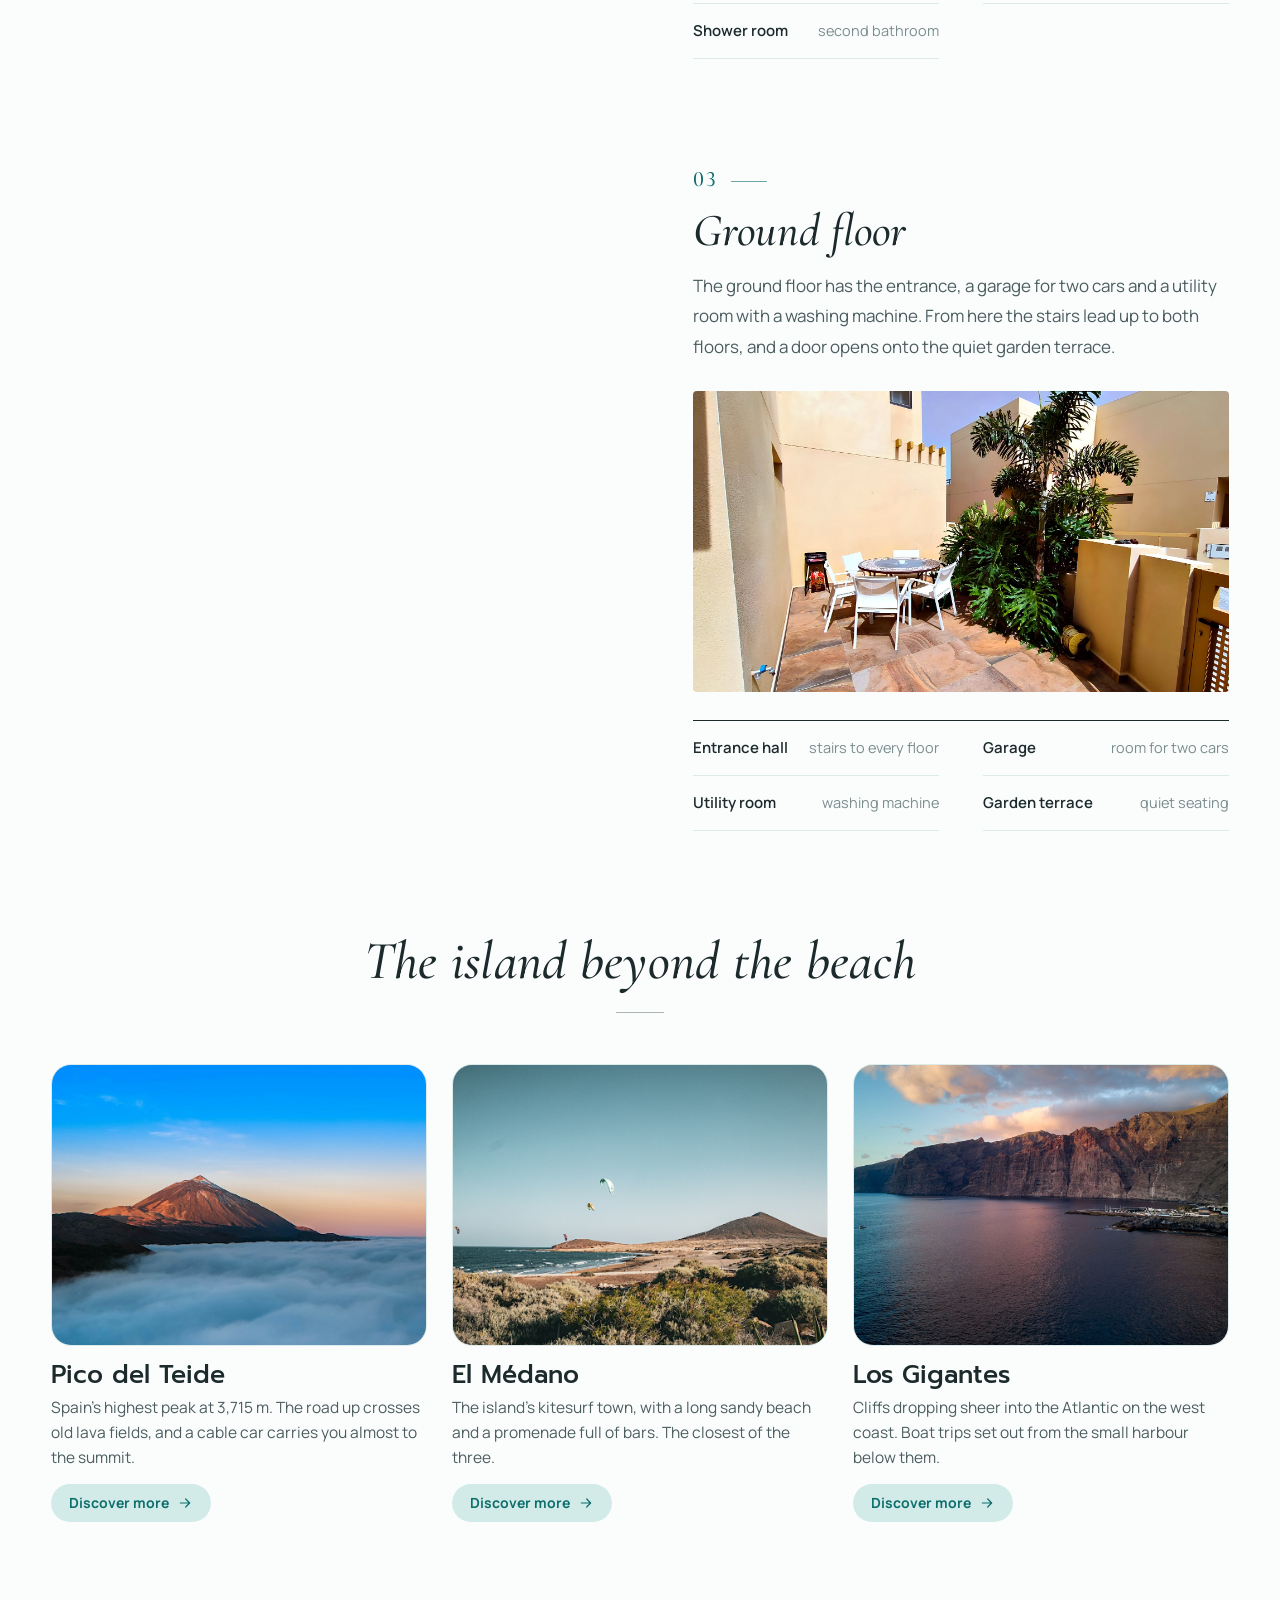
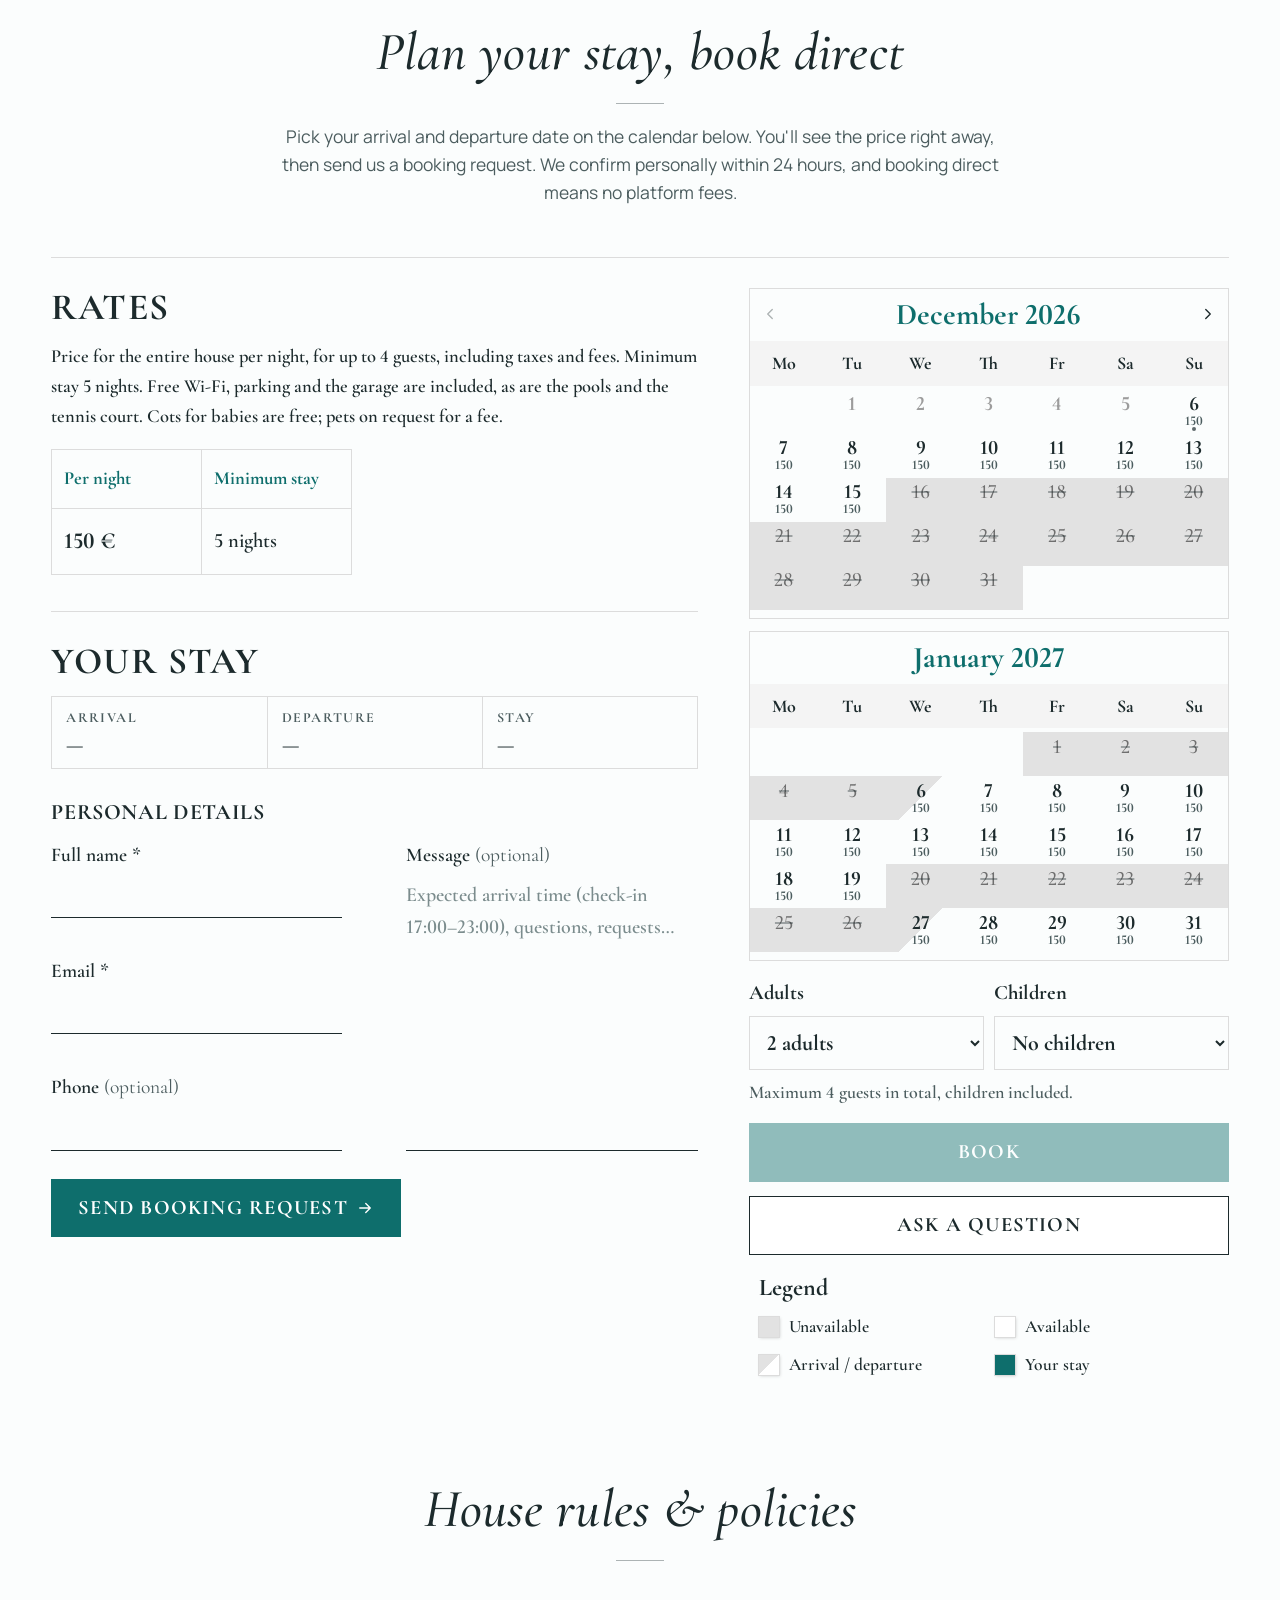
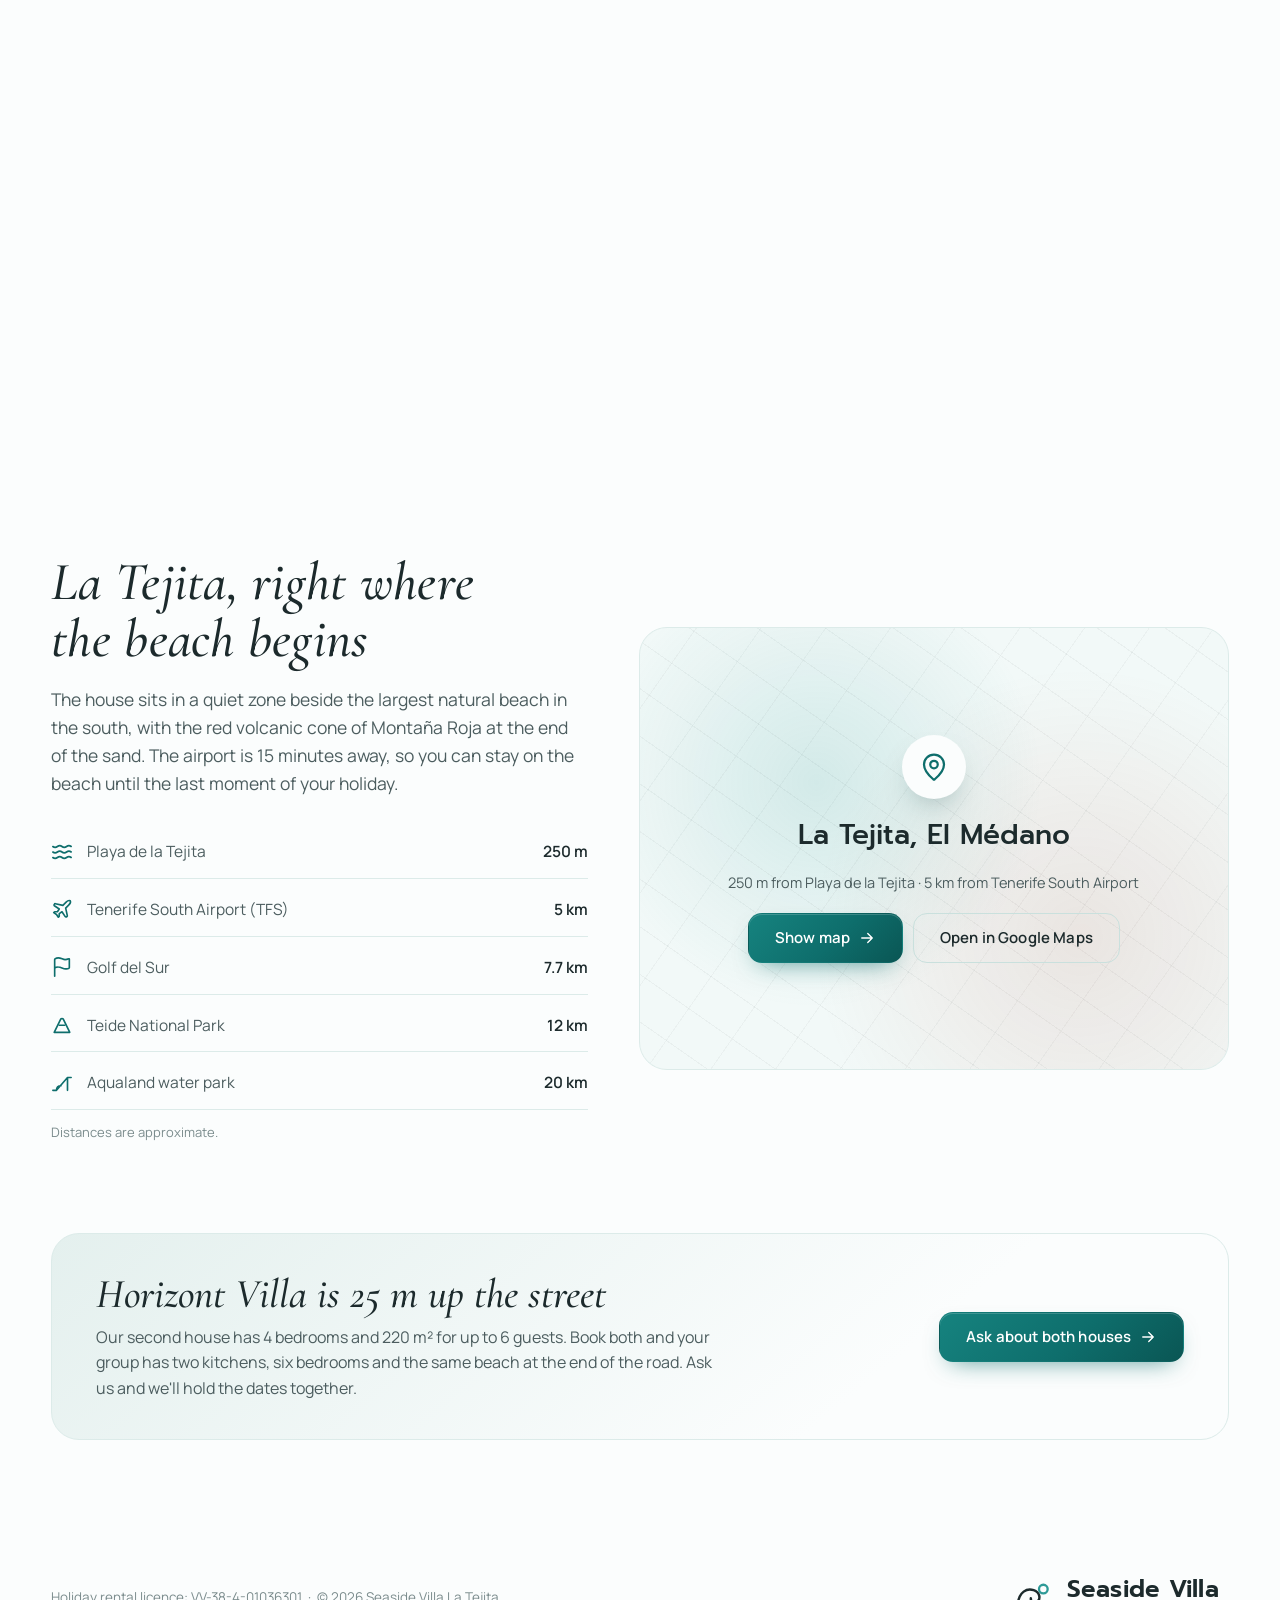
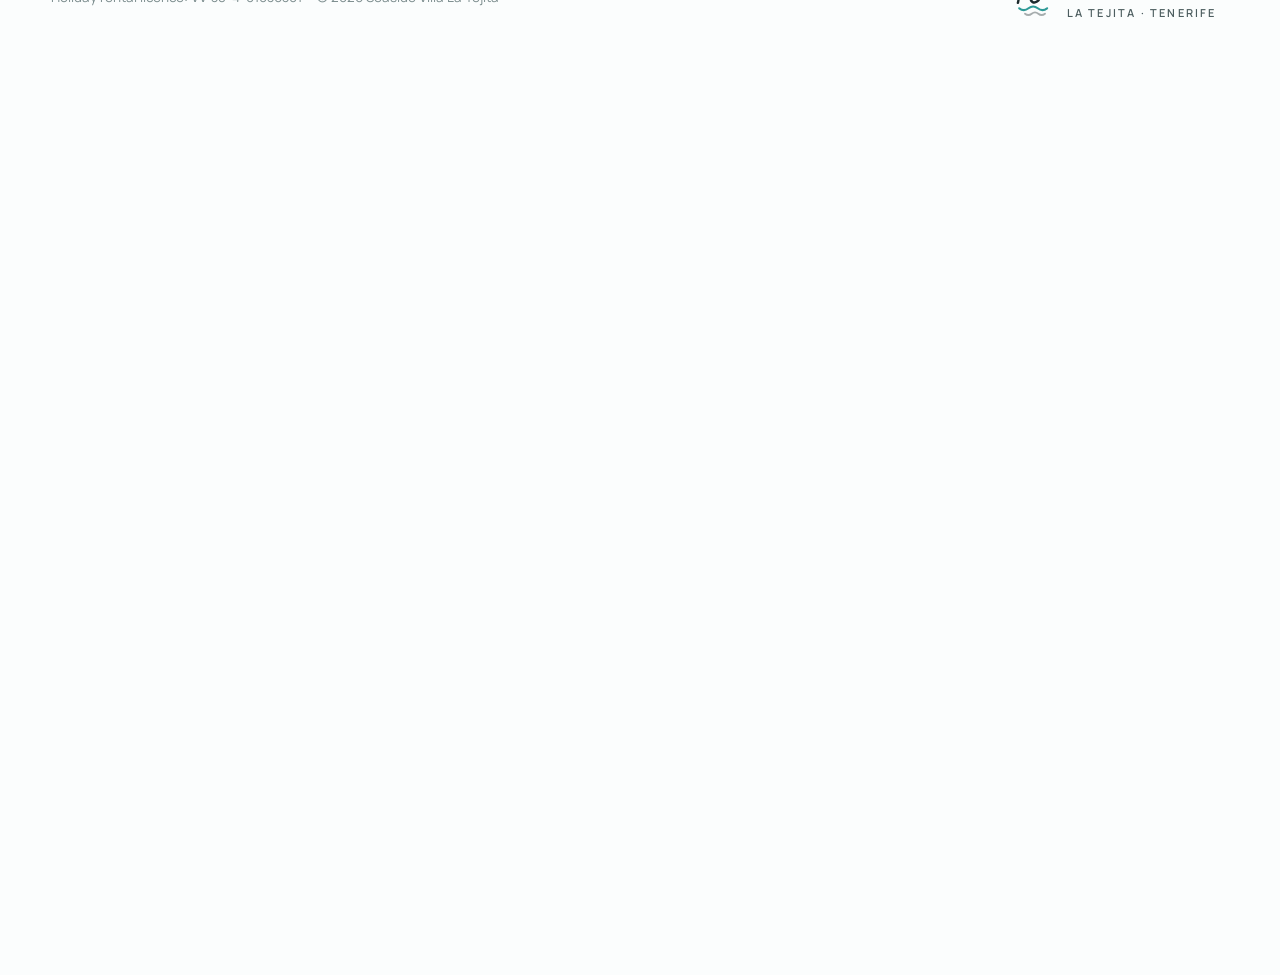
==== commit 339b2981: "Domovní řád v barevných bublinkách z úvodních fotek, odkaz na druhou vilu i na Horizonu - bubliny vy" ====
--- a/Seaside-Villa-website/site/index.html
+++ b/Seaside-Villa-website/site/index.html
@@ -613,56 +613,56 @@
         <!-- Rules scattered like a small constellation: each bullet shows its title, the details
              open on hover or keyboard focus, and the whole field drifts gently with the pointer -->
         <ul class="rules-orbit">
-          <li class="orbit-item" tabindex="0">
+          <li class="orbit-item" tabindex="0" style="--bs: 1.12; --bp: 46% 63%">
             <span class="orbit-dot" aria-hidden="true"></span>
             <div class="orbit-text">
               <h3>Check-in <span class="orbit-tag">17:00<span class="dash">–</span>23:00</span></h3>
               <p class="orbit-detail" data-i18n="rules.checkinNote">Please let us know your arrival time in advance.</p>
             </div>
           </li>
-          <li class="orbit-item" tabindex="0">
+          <li class="orbit-item" tabindex="0" style="--bs: .94; --bp: 56% 74%">
             <span class="orbit-dot" aria-hidden="true"></span>
             <div class="orbit-text">
               <h3>Check-out <span class="orbit-tag">04:00<span class="dash">–</span>11:00</span></h3>
               <p class="orbit-detail" data-i18n="rules.checkoutNote">Early departures are fine — handy for a morning flight.</p>
             </div>
           </li>
-          <li class="orbit-item" tabindex="0">
+          <li class="orbit-item" tabindex="0" style="--bs: .8; --bp: 40% 79%">
             <span class="orbit-dot" aria-hidden="true"></span>
             <div class="orbit-text">
               <h3 data-i18n="rules.childrenTitle">Children</h3>
               <p class="orbit-detail" data-i18n="rules.childrenText">Children of any age are welcome. Guests aged 18 and over are charged the adult rate. Please tell us the number and ages of children when you request a booking.</p>
             </div>
           </li>
-          <li class="orbit-item" tabindex="0">
+          <li class="orbit-item" tabindex="0" style="--bs: .86; --bp: 51% 66%">
             <span class="orbit-dot" aria-hidden="true"></span>
             <div class="orbit-text">
               <h3 data-i18n="rules.cotsTitle">Cots &amp; extra beds</h3>
               <p class="orbit-detail" data-i18n="rules.cotsText">A cot for children aged 0–3 is free on request, subject to availability. Extra beds are not available.</p>
             </div>
           </li>
-          <li class="orbit-item" tabindex="0">
+          <li class="orbit-item" tabindex="0" style="--bs: .92; --bp: 36% 71%">
             <span class="orbit-dot" aria-hidden="true"></span>
             <div class="orbit-text">
               <h3 data-i18n="rules.petsTitle">Pets</h3>
               <p class="orbit-detail" data-i18n="rules.petsText">Pets are allowed on request, for a fee. Please mention your pet in your booking request.</p>
             </div>
           </li>
-          <li class="orbit-item" tabindex="0">
+          <li class="orbit-item" tabindex="0" style="--bs: .9; --bp: 63% 69%">
             <span class="orbit-dot" aria-hidden="true"></span>
             <div class="orbit-text">
               <h3 data-i18n="rules.smokingTitle">No smoking</h3>
               <p class="orbit-detail" data-i18n="rules.smokingText">Smoking is not allowed anywhere inside the house.</p>
             </div>
           </li>
-          <li class="orbit-item" tabindex="0">
+          <li class="orbit-item" tabindex="0" style="--bs: 1.05; --bp: 31% 56%">
             <span class="orbit-dot" aria-hidden="true"></span>
             <div class="orbit-text">
               <h3 data-i18n="rules.partiesTitle">No parties or events</h3>
               <p class="orbit-detail" data-i18n="rules.partiesText">Parties and events are not permitted, stag and hen celebrations included, so the neighbourhood stays calm for everyone.</p>
             </div>
           </li>
-          <li class="orbit-item" tabindex="0">
+          <li class="orbit-item" tabindex="0" style="--bs: 1.24; --bp: 72% 64%">
             <span class="orbit-dot" aria-hidden="true"></span>
             <div class="orbit-text">
               <h3 data-i18n="mq.guests">Up to 4 guests</h3>
@@ -701,32 +701,6 @@
           </div>
         </div>
 
-        <div class="nearby">
-          <ul class="nearby-grid">
-            <li>
-              <span class="am-icon am-aqua"><svg class="icon"><use href="#i-shop"/></svg></span>
-              <div>
-                <h4>Street Market La Tejita</h4>
-                <p data-i18n="near.market">The local supermarket plus Indian, Italian, Chinese and vegan restaurants and bars, often with live music.</p>
-              </div>
-            </li>
-            <li>
-              <span class="am-icon am-sky"><svg class="icon"><use href="#i-surf"/></svg></span>
-              <div>
-                <h4>El Médano</h4>
-                <p data-i18n="near.medano">The island's kitesurf and windsurf town, with surf shops, SUP rental and beach bars along the promenade.</p>
-              </div>
-            </li>
-            <li>
-              <span class="am-icon am-coral"><svg class="icon"><use href="#i-fish"/></svg></span>
-              <div>
-                <h4>Los Abrigos</h4>
-                <p data-i18n="near.abrigos">A small fishing village on the other side, with restaurants serving the best of the day's catch.</p>
-              </div>
-            </li>
-          </ul>
-        </div>
-
         <!-- ================= SISTER VILLA ================= -->
         <aside class="sister">
           <div class="sister-text">
--- a/Seaside-Villa-website/site/css/styles.css
+++ b/Seaside-Villa-website/site/css/styles.css
@@ -2318,3 +2318,70 @@
 }
 /* while the order is being measured (js: initRulesOrder) every title sits at its natural size */
 .rules-orbit.is-measuring .orbit-text { translate: none !important; scale: none !important; transition: none !important; }
+
+/* experiment: each rule gets an orb cut from the cover photo (sea-wave photo from the cover: each orb is a different patch of surf, foam and deep water).
+   The orbs sit on the spine between the two columns and travel the same path as their text,
+   a beat behind it, so they trail the words in and out. */
+.rules-orbit { column-gap: 28px; max-width: 980px; }
+.orbit-dot {
+  display: block; flex: none; width: var(--orb, 56px); height: var(--orb, 56px); margin: calc((40px - var(--orb, 56px)) / 2) 0 0;
+  border-radius: 50%; background: #111 url("../images/ocean-waves.jpg") no-repeat; background-size: 1700px auto;
+  box-shadow: inset -8px -10px 18px rgba(0, 30, 50, .45), inset 4px 4px 10px rgba(255, 255, 255, .18), 0 6px 18px -8px rgba(0, 50, 70, .55);
+}
+.orbit-item, .orbit-item:nth-child(-n+4), .orbit-item:nth-child(n+5) { gap: 22px; align-items: center; }
+.orbit-item:nth-child(-n+4) .orbit-dot { margin-right: calc((64px - var(--orb, 56px)) / 2); }
+.orbit-item:nth-child(n+5) .orbit-dot { margin-left: calc((64px - var(--orb, 56px)) / 2); }
+.orbit-item:nth-child(1) .orbit-dot { --orb: 64px; background-position: 46% 63%; }
+.orbit-item:nth-child(2) .orbit-dot { --orb: 52px; background-position: 56% 74%; }
+.orbit-item:nth-child(3) .orbit-dot { --orb: 58px; background-position: 40% 79%; }
+.orbit-item:nth-child(4) .orbit-dot { --orb: 46px; background-position: 63% 69%; }
+.orbit-item:nth-child(5) .orbit-dot { --orb: 56px; background-position: 31% 56%; }
+.orbit-item:nth-child(6) .orbit-dot { --orb: 62px; background-position: 51% 66%; }
+.orbit-item:nth-child(7) .orbit-dot { --orb: 48px; background-position: 72% 64%; }
+.orbit-item:nth-child(8) .orbit-dot { --orb: 54px; background-position: 36% 71%; }
+.rules-orbit.is-anim .orbit-dot {
+  translate: var(--fx, -45vw) var(--fy, 0vh); scale: var(--fsc, 1); opacity: 0;
+  transition: translate 2.2s cubic-bezier(.165, .84, .44, 1) .14s, scale 2.2s cubic-bezier(.165, .84, .44, 1) .14s, opacity 1.3s ease .14s, transform .4s ease;
+}
+.rules-orbit.is-anim.is-on .orbit-dot { translate: 0 0; scale: 1; opacity: 1; }
+.rules-orbit.is-measuring .orbit-dot { translate: none !important; scale: none !important; transition: none !important; }
+@media (hover: none), (max-width: 760px) {
+  .orbit-dot { --orb: 40px !important; margin: 0 !important; }
+  .orbit-item, .orbit-item:nth-child(-n+4), .orbit-item:nth-child(n+5) { align-items: flex-start; gap: 16px; }
+}
+
+/* the titles sit in coloured bubbles filled with the same patch of the cover photo the orbs used,
+   white lettering inside; the orbs themselves step aside */
+.orbit-dot { display: none !important; }
+.rules-orbit { column-gap: 36px; }
+.orbit-item, .orbit-item:nth-child(-n+4), .orbit-item:nth-child(n+5) { gap: 0; }
+.orbit-text h3 {
+  display: inline-block; padding: .32em .95em .38em; border-radius: 999px;
+  font-size: clamp(23px, 2.1vw, 28px); color: #fff; text-shadow: 0 1px 6px rgba(0, 0, 0, .35);
+  background: linear-gradient(rgba(0, 35, 55, .5), rgba(0, 35, 55, .5)), #222 url("../images/ocean-waves.jpg") no-repeat;
+  background-size: 100% 100%, 1700px auto; 
+  box-shadow: inset 0 0 0 1px rgba(255, 255, 255, .12), 0 10px 24px -14px rgba(0, 0, 0, .55);
+  transition: transform .35s ease, box-shadow .35s ease;
+}
+.orbit-item:nth-child(1) .orbit-text h3 { background-position: center, 46% 63%; }
+.orbit-item:nth-child(2) .orbit-text h3 { background-position: center, 56% 74%; }
+.orbit-item:nth-child(3) .orbit-text h3 { background-position: center, 40% 79%; }
+.orbit-item:nth-child(4) .orbit-text h3 { background-position: center, 63% 69%; }
+.orbit-item:nth-child(5) .orbit-text h3 { background-position: center, 31% 56%; }
+.orbit-item:nth-child(6) .orbit-text h3 { background-position: center, 51% 66%; }
+.orbit-item:nth-child(7) .orbit-text h3 { background-position: center, 72% 64%; }
+.orbit-item:nth-child(8) .orbit-text h3 { background-position: center, 36% 71%; }
+.orbit-text h3 .orbit-tag { color: rgba(255, 255, 255, .92); }
+.orbit-item:hover .orbit-text h3, .orbit-item:focus-visible .orbit-text h3 { transform: scale(1.05); box-shadow: inset 0 0 0 1px rgba(255, 255, 255, .2), 0 16px 30px -14px rgba(0, 0, 0, .6); }
+.orbit-item:focus-visible h3 { text-decoration: none; outline: 2px solid currentColor; outline-offset: 3px; }
+.orbit-detail { margin-top: 12px; }
+
+/* every bubble its own size (set per rule with --bs in index.html, so it travels with the rule when the list is re-sorted) */
+.orbit-text h3 { font-size: calc(clamp(23px, 2.1vw, 28px) * var(--bs, 1)); }
+.orbit-item, .orbit-item:nth-child(-n+4), .orbit-item:nth-child(n+5) { min-height: 96px; }
+@media (hover: none), (max-width: 760px) {
+  .orbit-text h3 { font-size: calc(22px * var(--bs, 1)); }
+}
+
+/* each rule keeps its own patch of the photo (--bp in index.html), wherever the sorting puts it */
+.rules-orbit .orbit-item .orbit-text h3 { background-position: center, var(--bp, 50% 50%); }
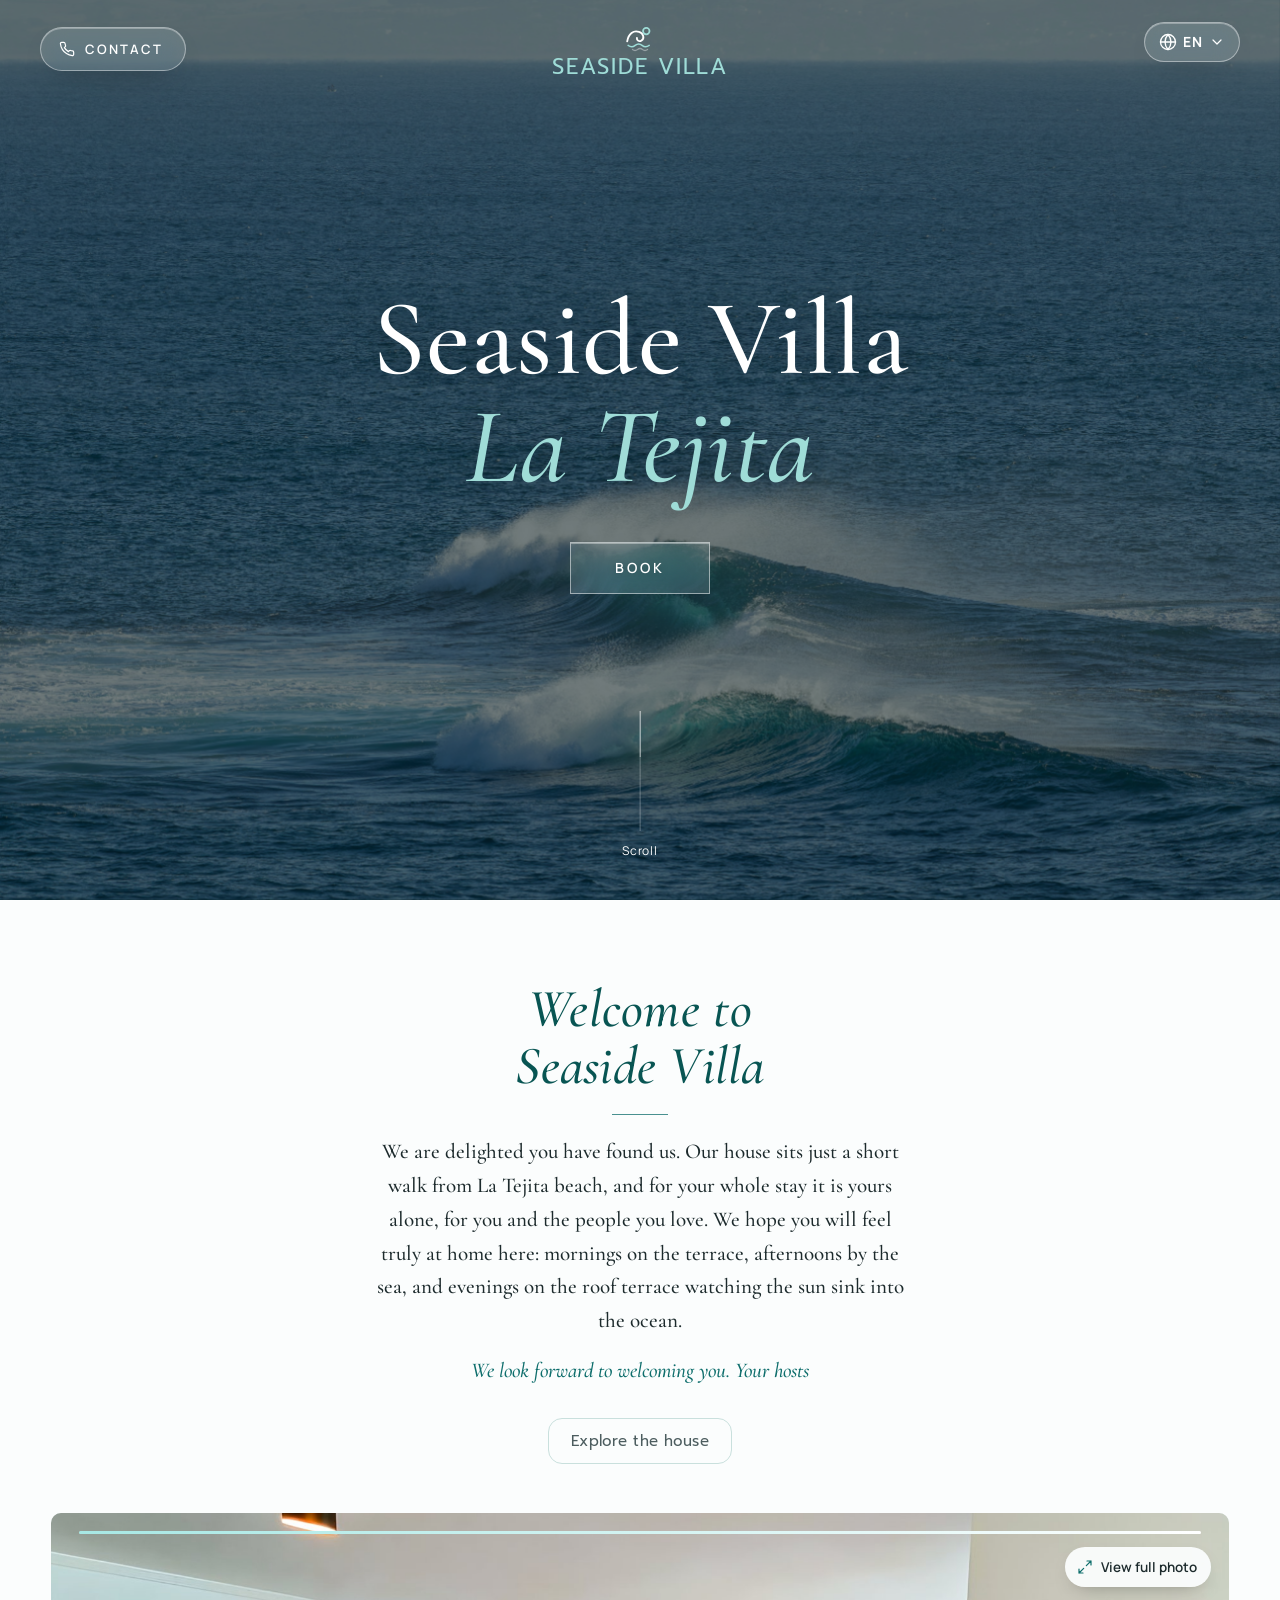
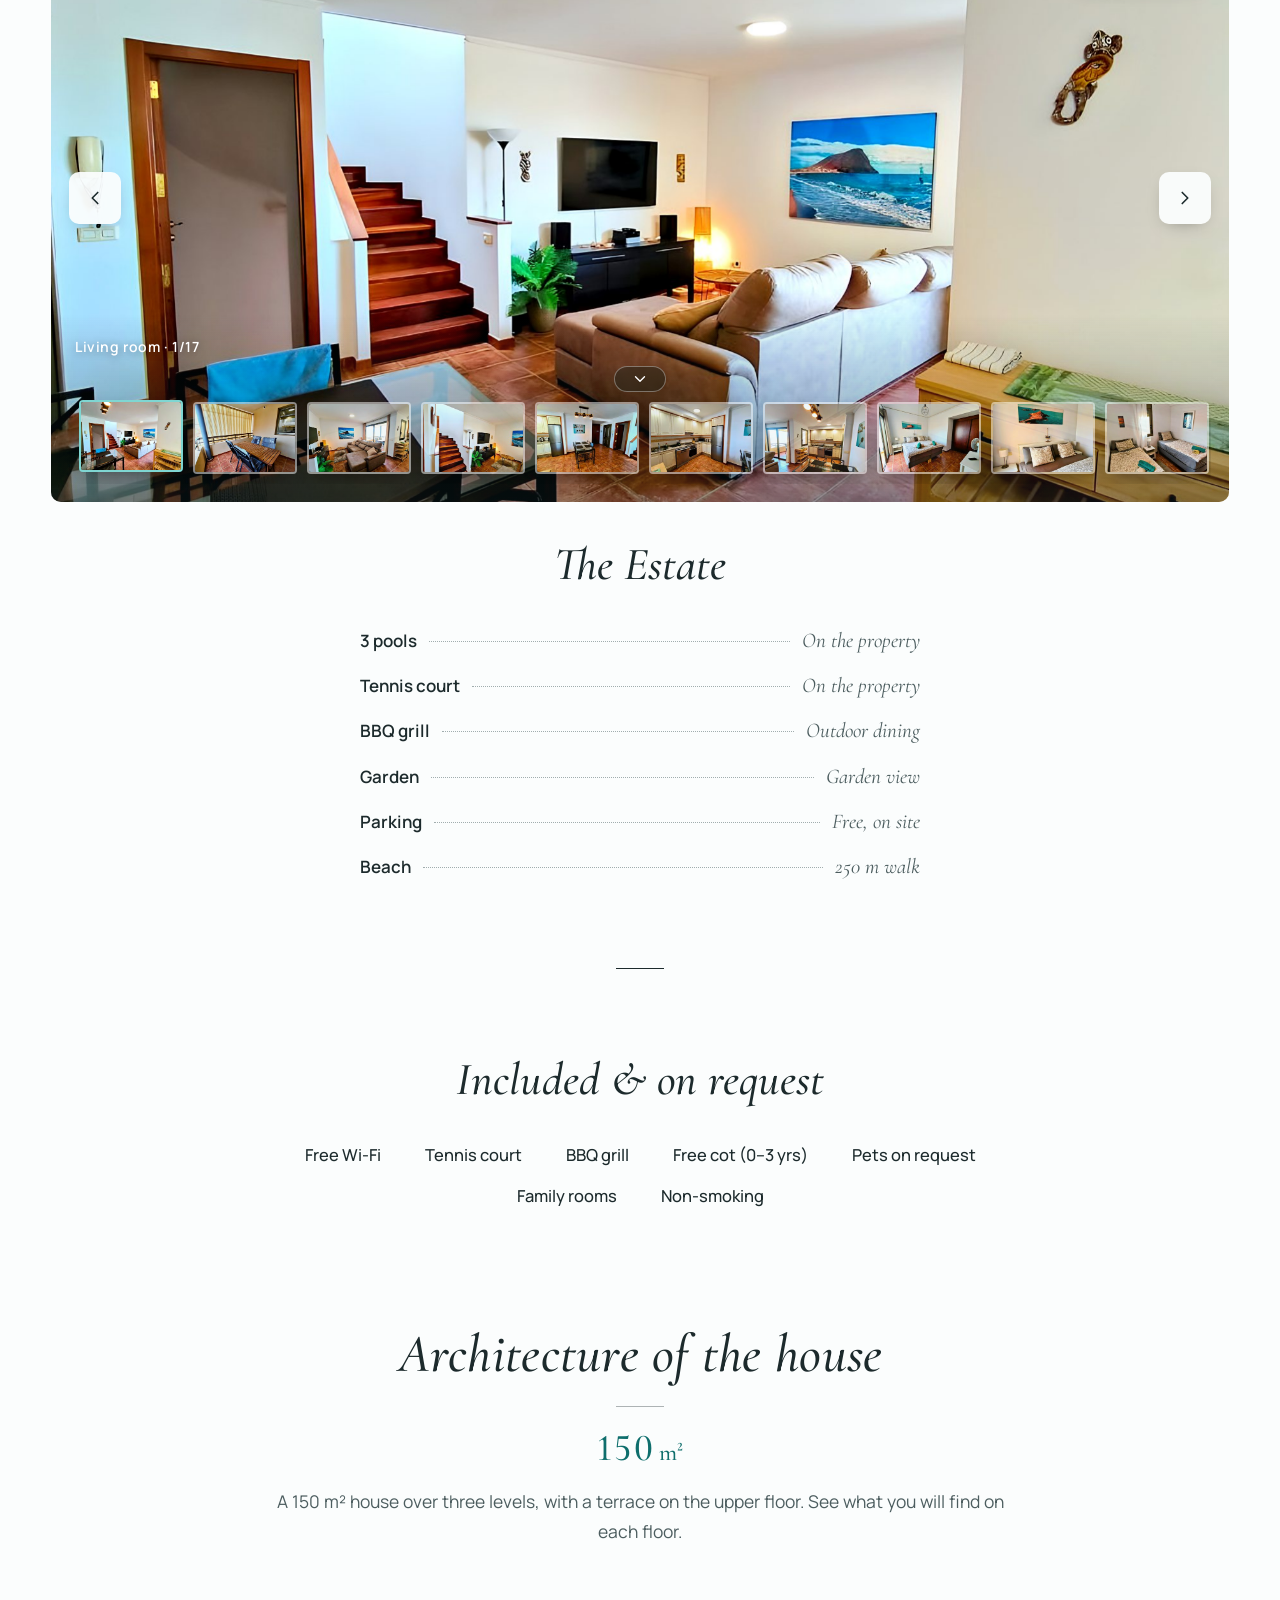
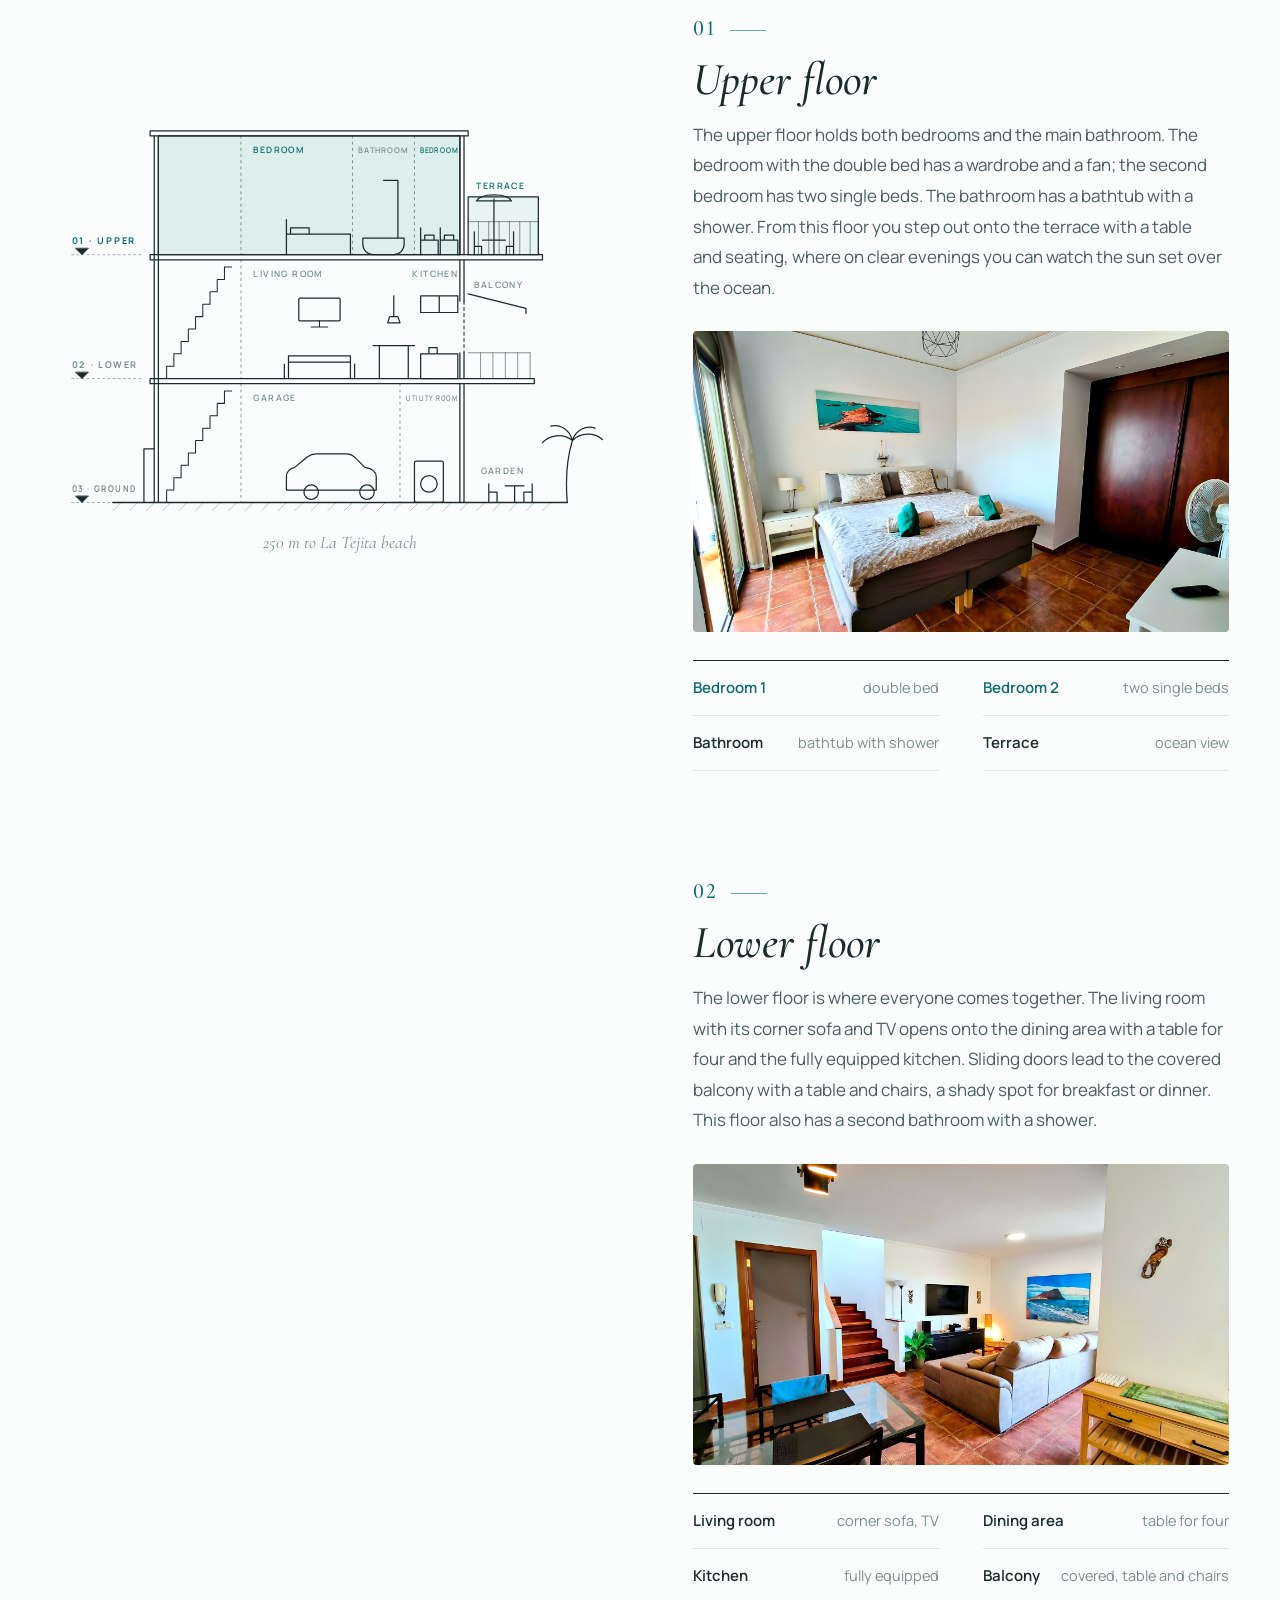
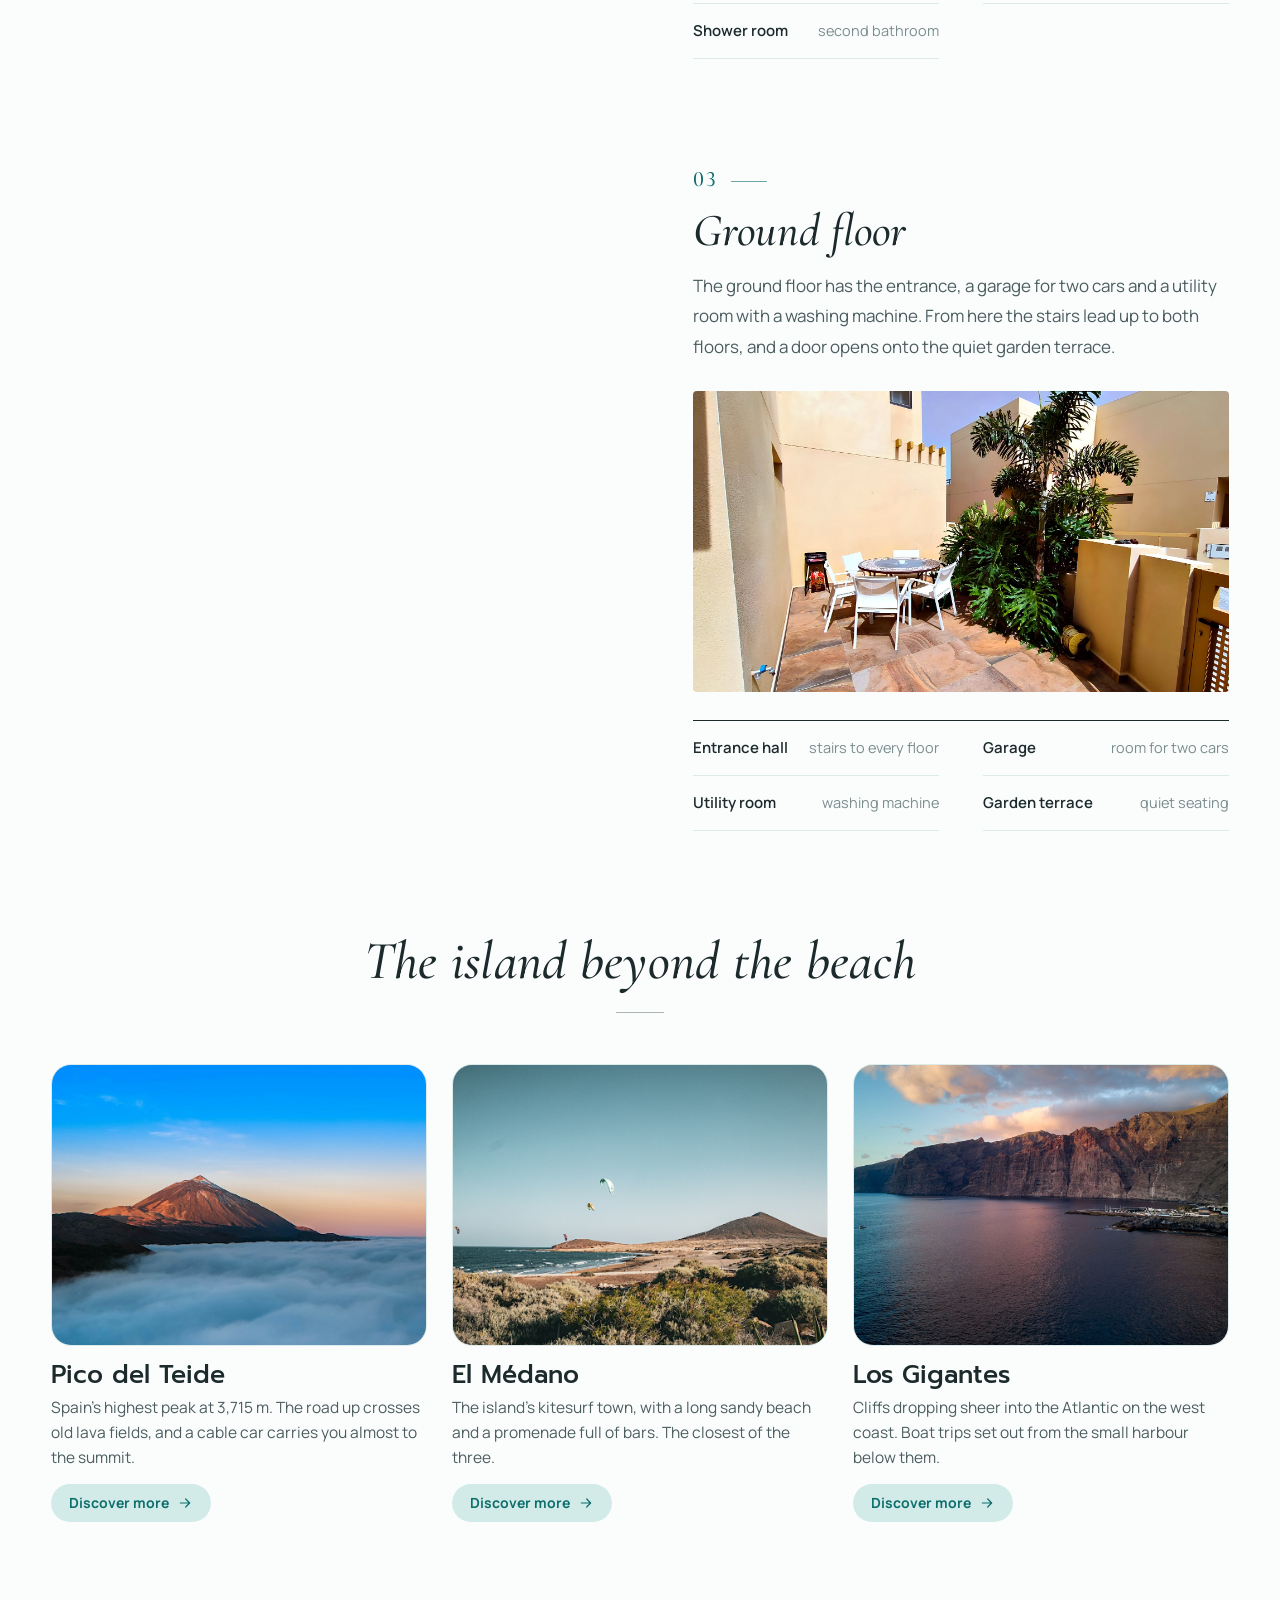
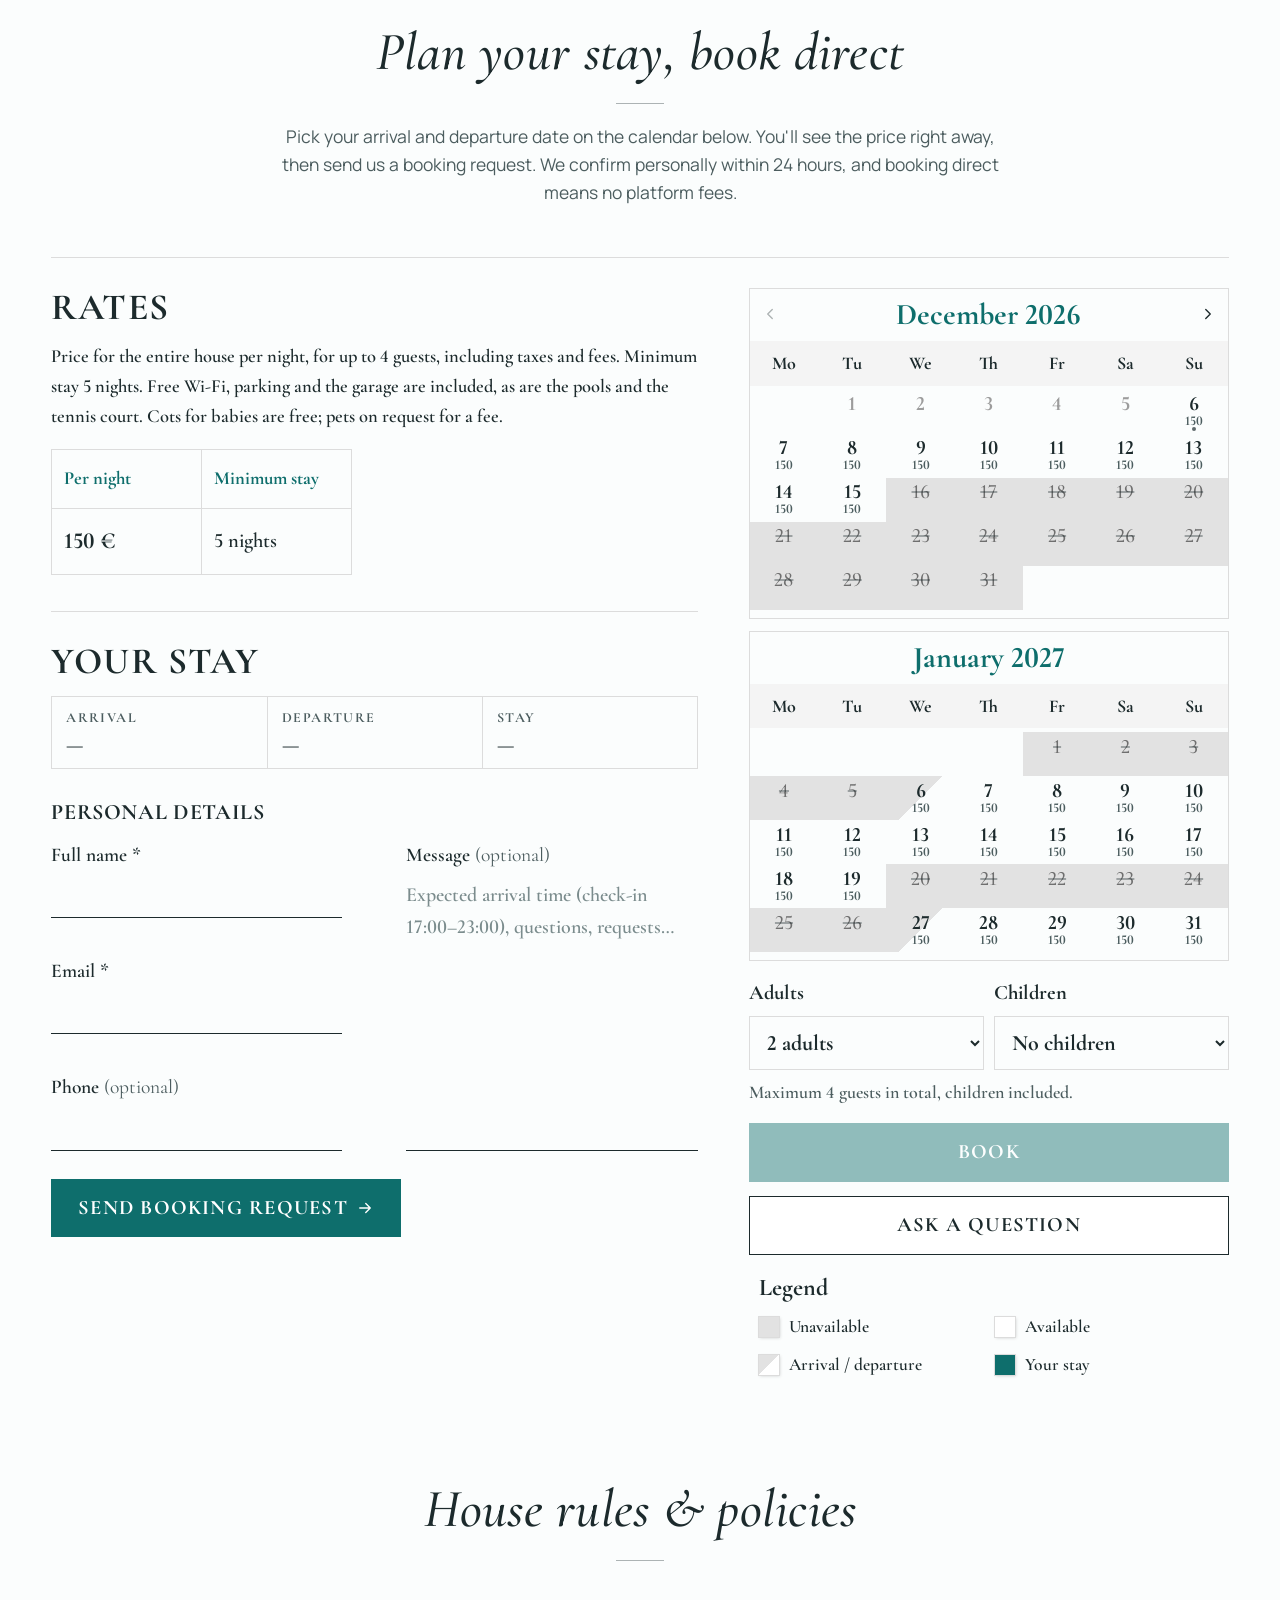
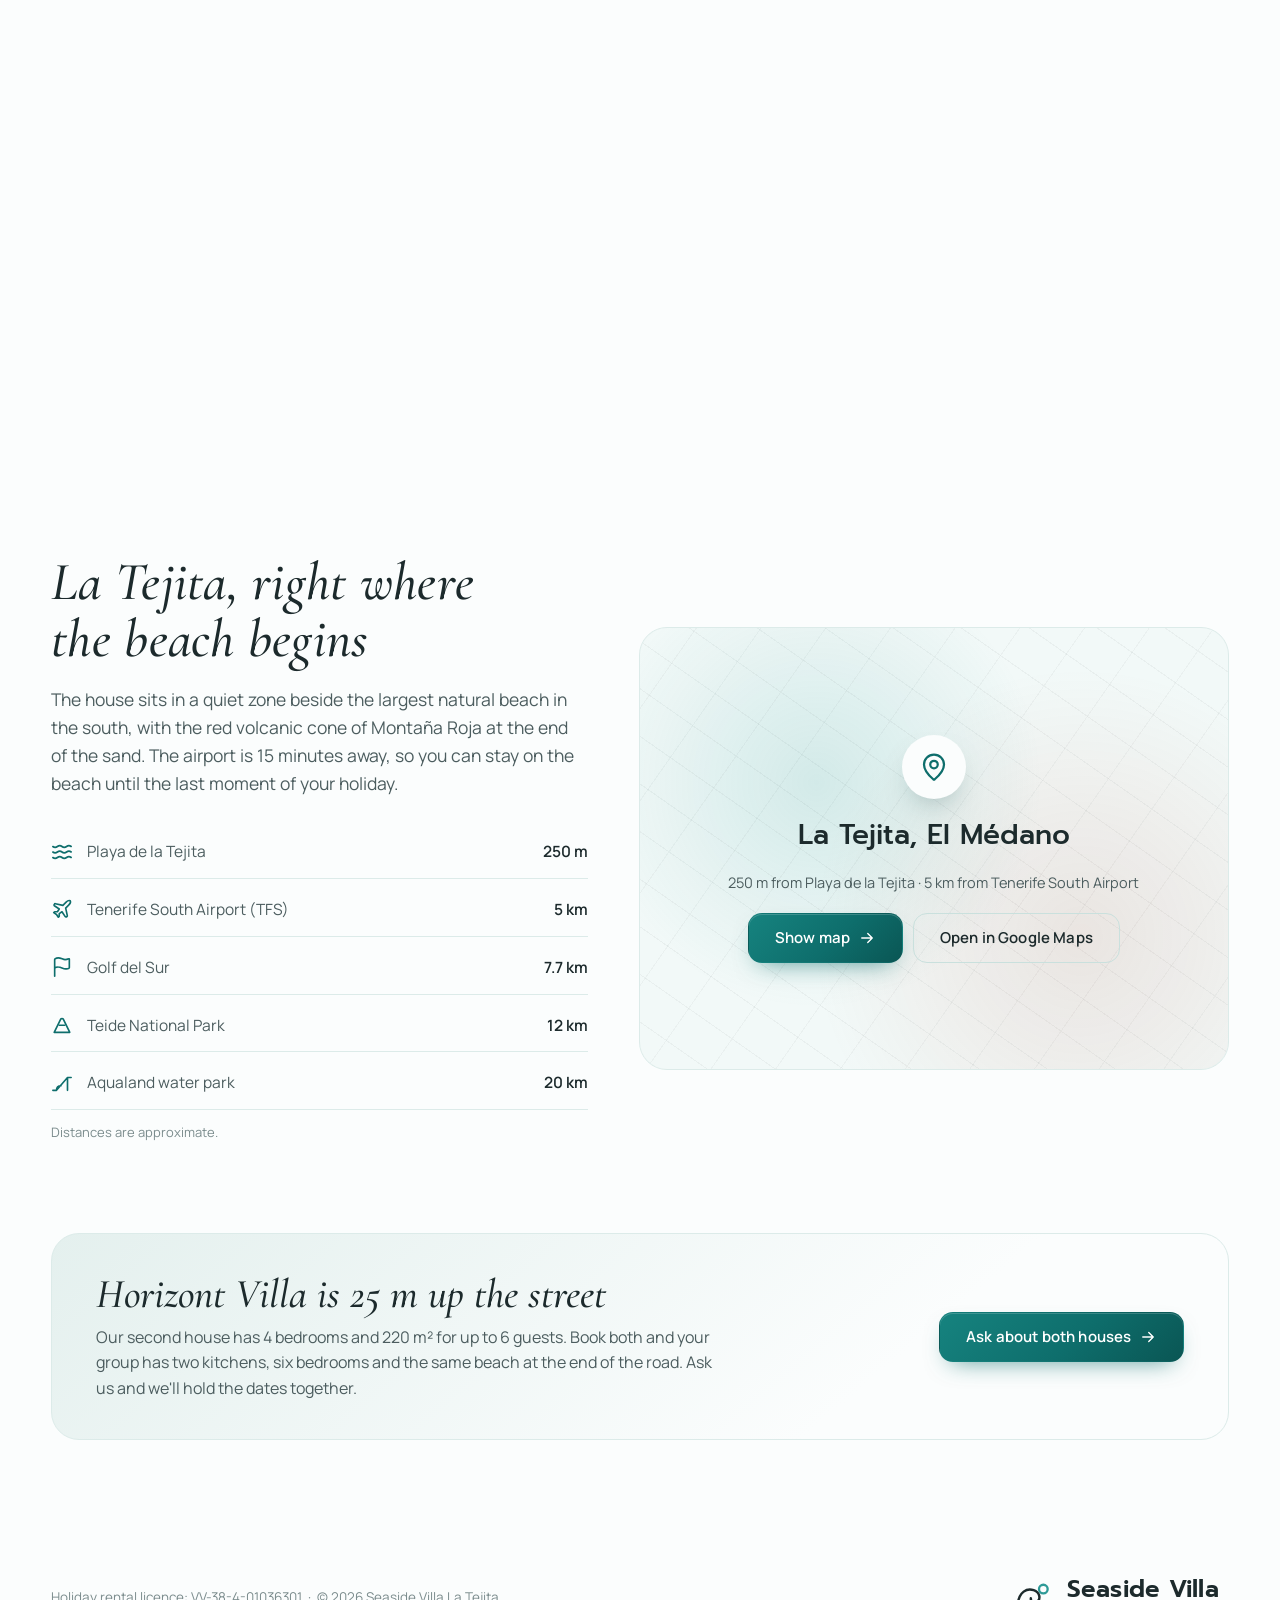
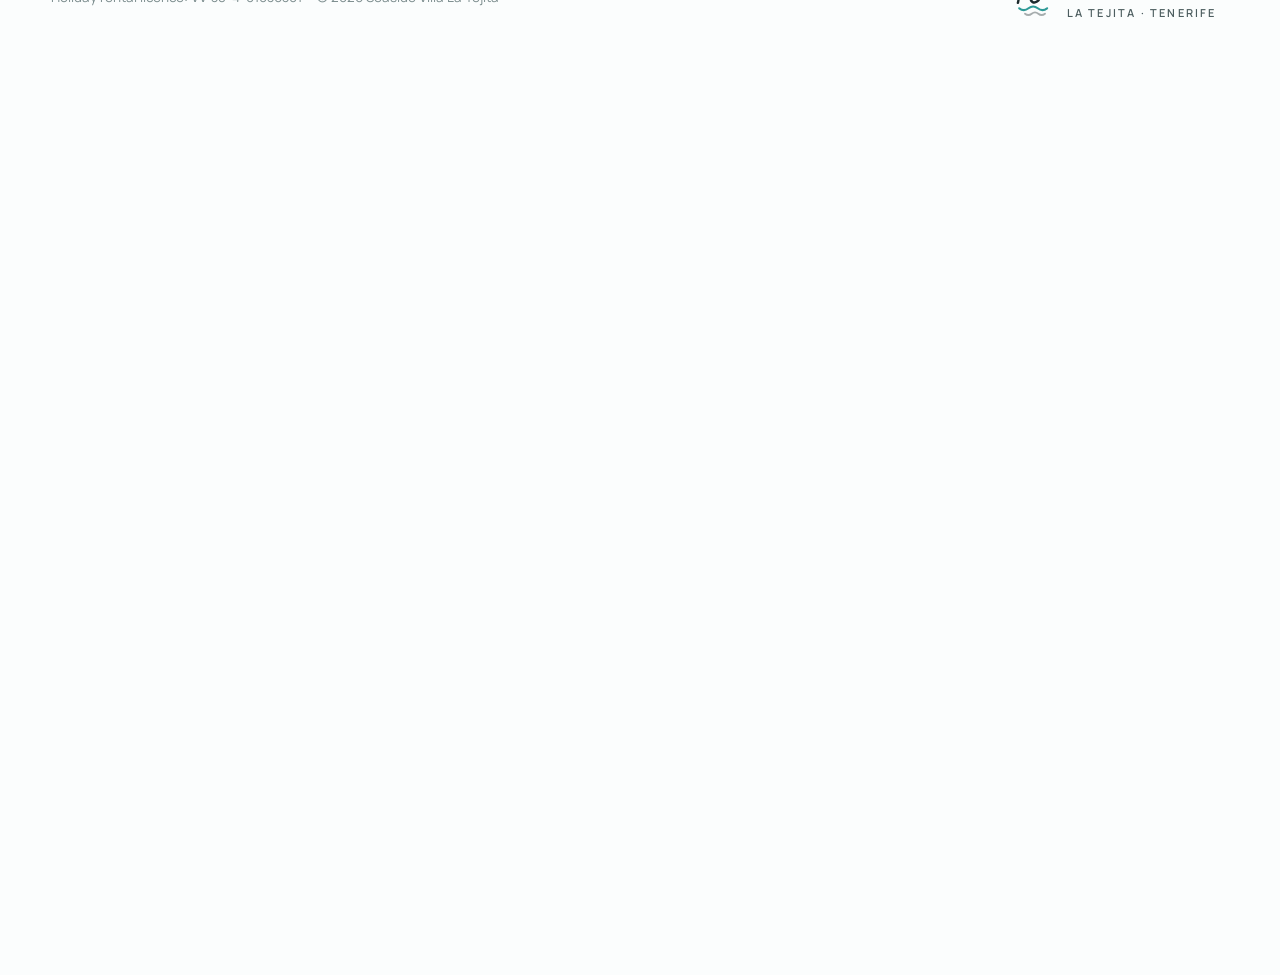
==== commit 39e9c244: "Němčina jako čtvrtý jazyk na obou vilách, v patičce Seaside němčina místo polštiny - německé překlad" ====
--- a/Seaside-Villa-website/site/index.html
+++ b/Seaside-Villa-website/site/index.html
@@ -185,6 +185,7 @@
         <li><button type="button" data-lang="cs" lang="cs"><span class="lang-short">CZ</span>Čeština<svg class="icon lang-check" aria-hidden="true"><use href="#i-check"/></svg></button></li>
         <li><button type="button" data-lang="en" lang="en"><span class="lang-short">EN</span>English<svg class="icon lang-check" aria-hidden="true"><use href="#i-check"/></svg></button></li>
         <li><button type="button" data-lang="es" lang="es"><span class="lang-short">ES</span>Español<svg class="icon lang-check" aria-hidden="true"><use href="#i-check"/></svg></button></li>
+        <li><button type="button" data-lang="de" lang="de"><span class="lang-short">DE</span>Deutsch<svg class="icon lang-check" aria-hidden="true"><use href="#i-check"/></svg></button></li>
       </ul>
     </div>
     </div>
@@ -236,6 +237,7 @@
             <li><button type="button" data-lang="cs" lang="cs"><span class="lang-short">CZ</span>Čeština<svg class="icon lang-check" aria-hidden="true"><use href="#i-check"/></svg></button></li>
             <li><button type="button" data-lang="en" lang="en"><span class="lang-short">EN</span>English<svg class="icon lang-check" aria-hidden="true"><use href="#i-check"/></svg></button></li>
             <li><button type="button" data-lang="es" lang="es"><span class="lang-short">ES</span>Español<svg class="icon lang-check" aria-hidden="true"><use href="#i-check"/></svg></button></li>
+            <li><button type="button" data-lang="de" lang="de"><span class="lang-short">DE</span>Deutsch<svg class="icon lang-check" aria-hidden="true"><use href="#i-check"/></svg></button></li>
           </ul>
         </div>
       </div>
@@ -731,7 +733,7 @@
       <div class="finale-photo" style="background-image: url('images/pool-night.jpg'); background-position: 50% 50%;">
         <div class="finale-content">
           <h2 id="finale-title" class="finale-title" data-i18n="footer.title">Your evening swim is waiting</h2>
-          <p class="finale-text" data-i18n="footer.text">Questions before you book? Write or call us — we speak Czech, English, Spanish and Polish.</p>
+          <p class="finale-text" data-i18n="footer.text">Questions before you book? Write or call us — we speak Czech, English, Spanish and German.</p>
           <div class="contact-links">
             <a class="contact-pill" data-config-email href="mailto:info@seasidevilla-latejita.com"><svg class="icon"><use href="#i-mail"/></svg><span>info@seasidevilla-latejita.com</span></a>
             <a class="contact-pill" data-config-whatsapp href="https://wa.me/34600000000" target="_blank" rel="noopener"><svg class="icon"><use href="#i-chat"/></svg><span>WhatsApp</span></a>
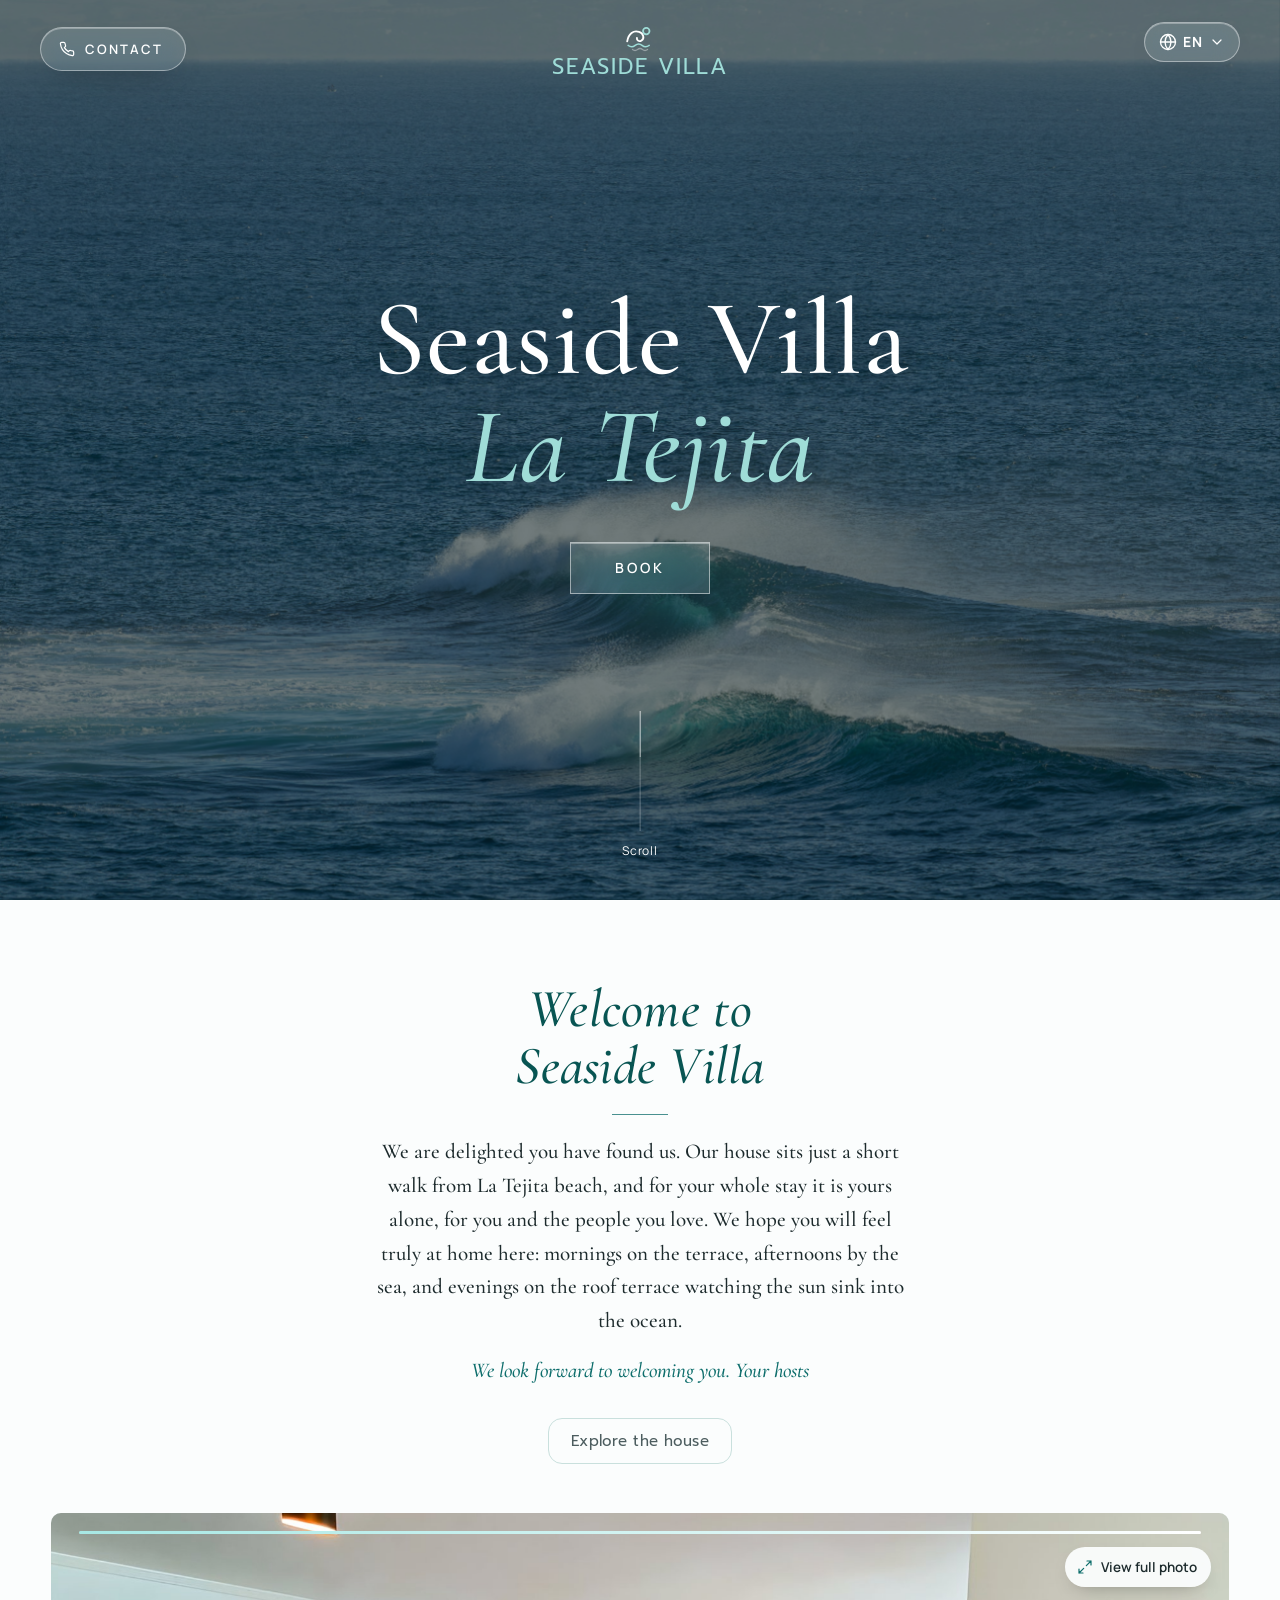
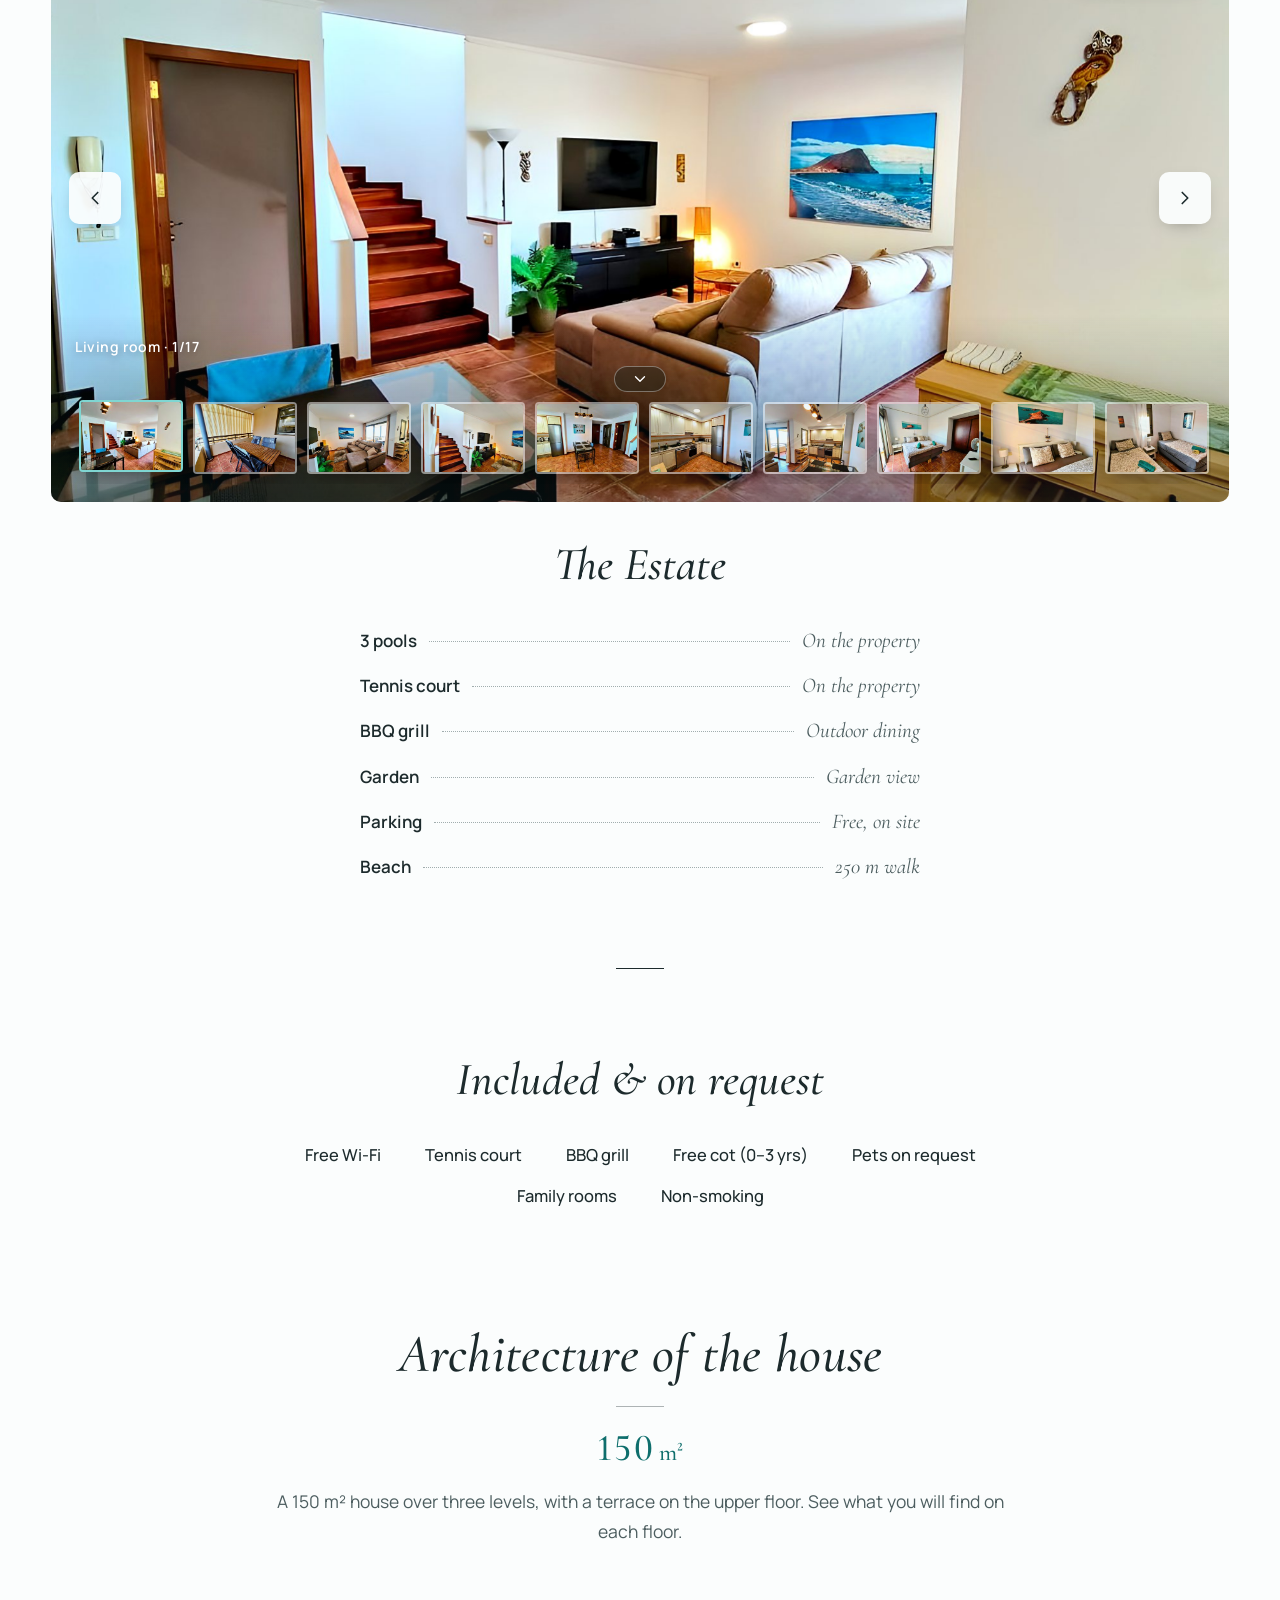
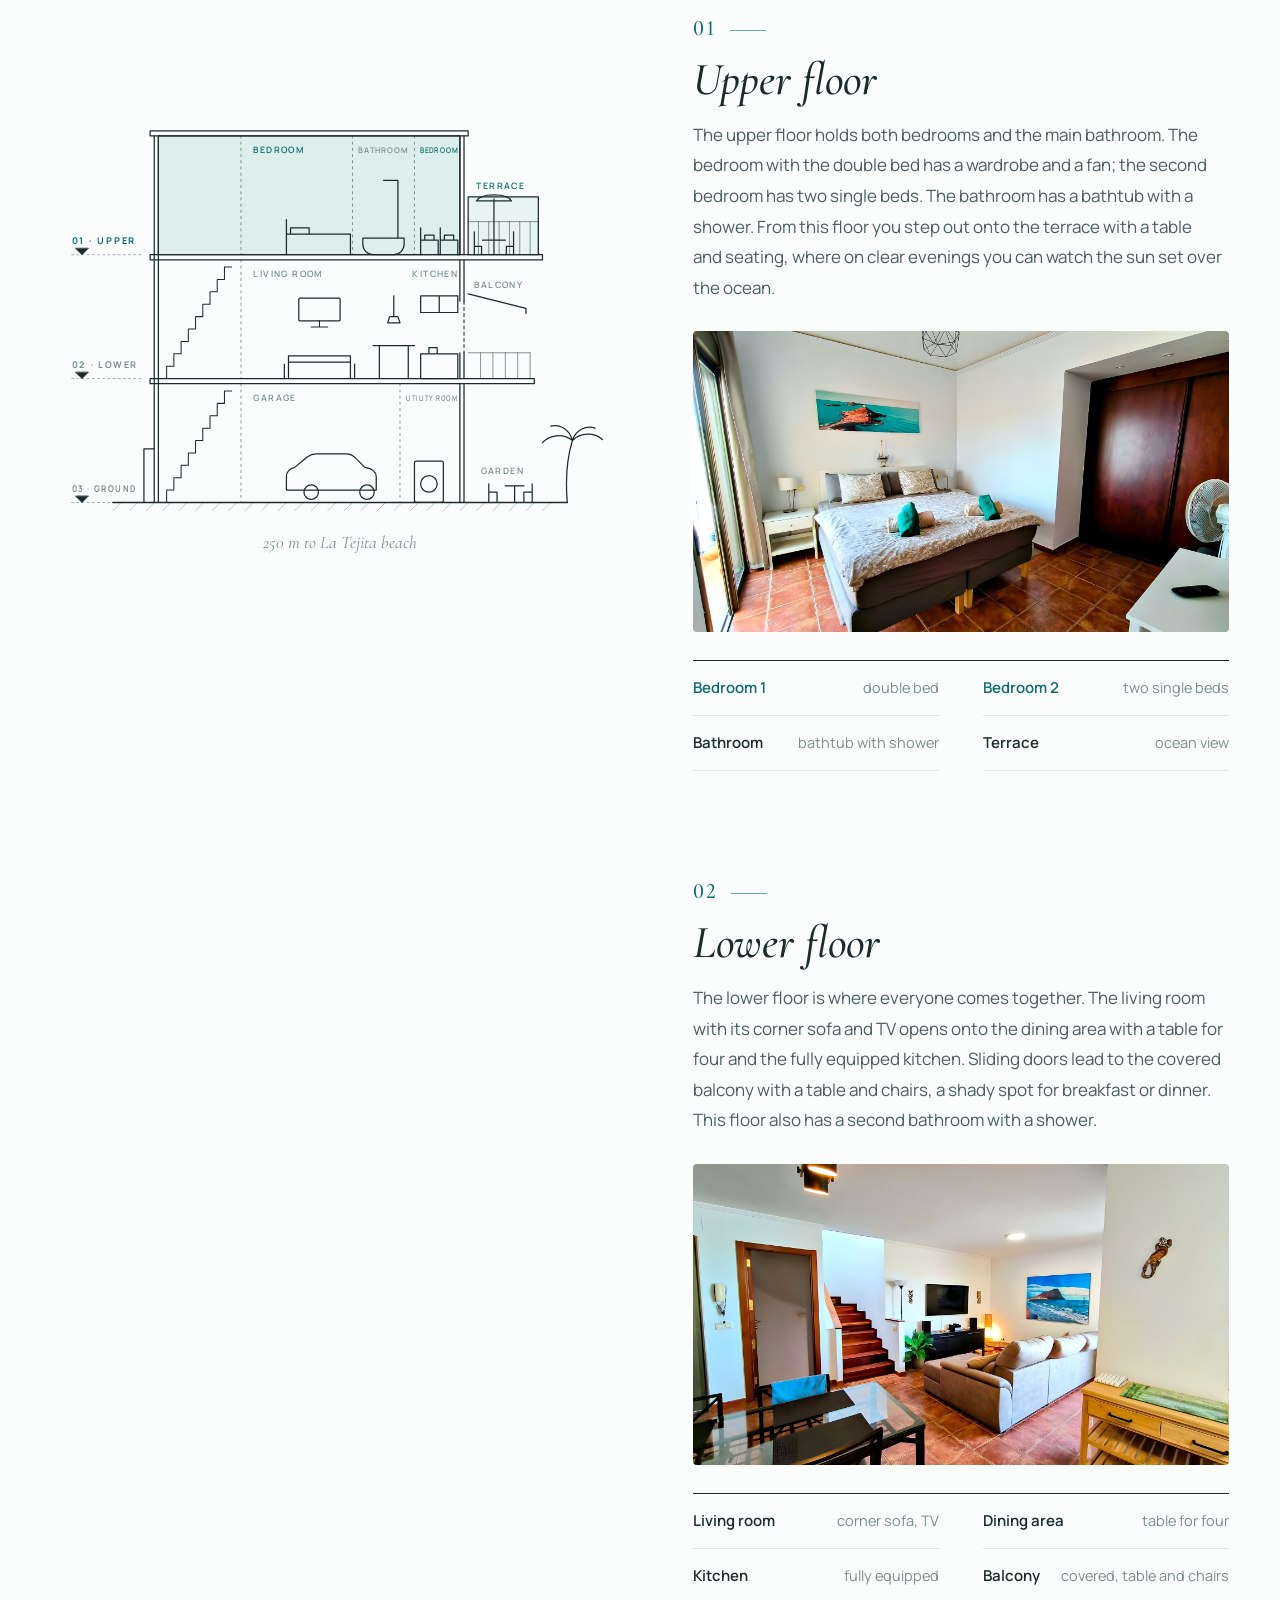
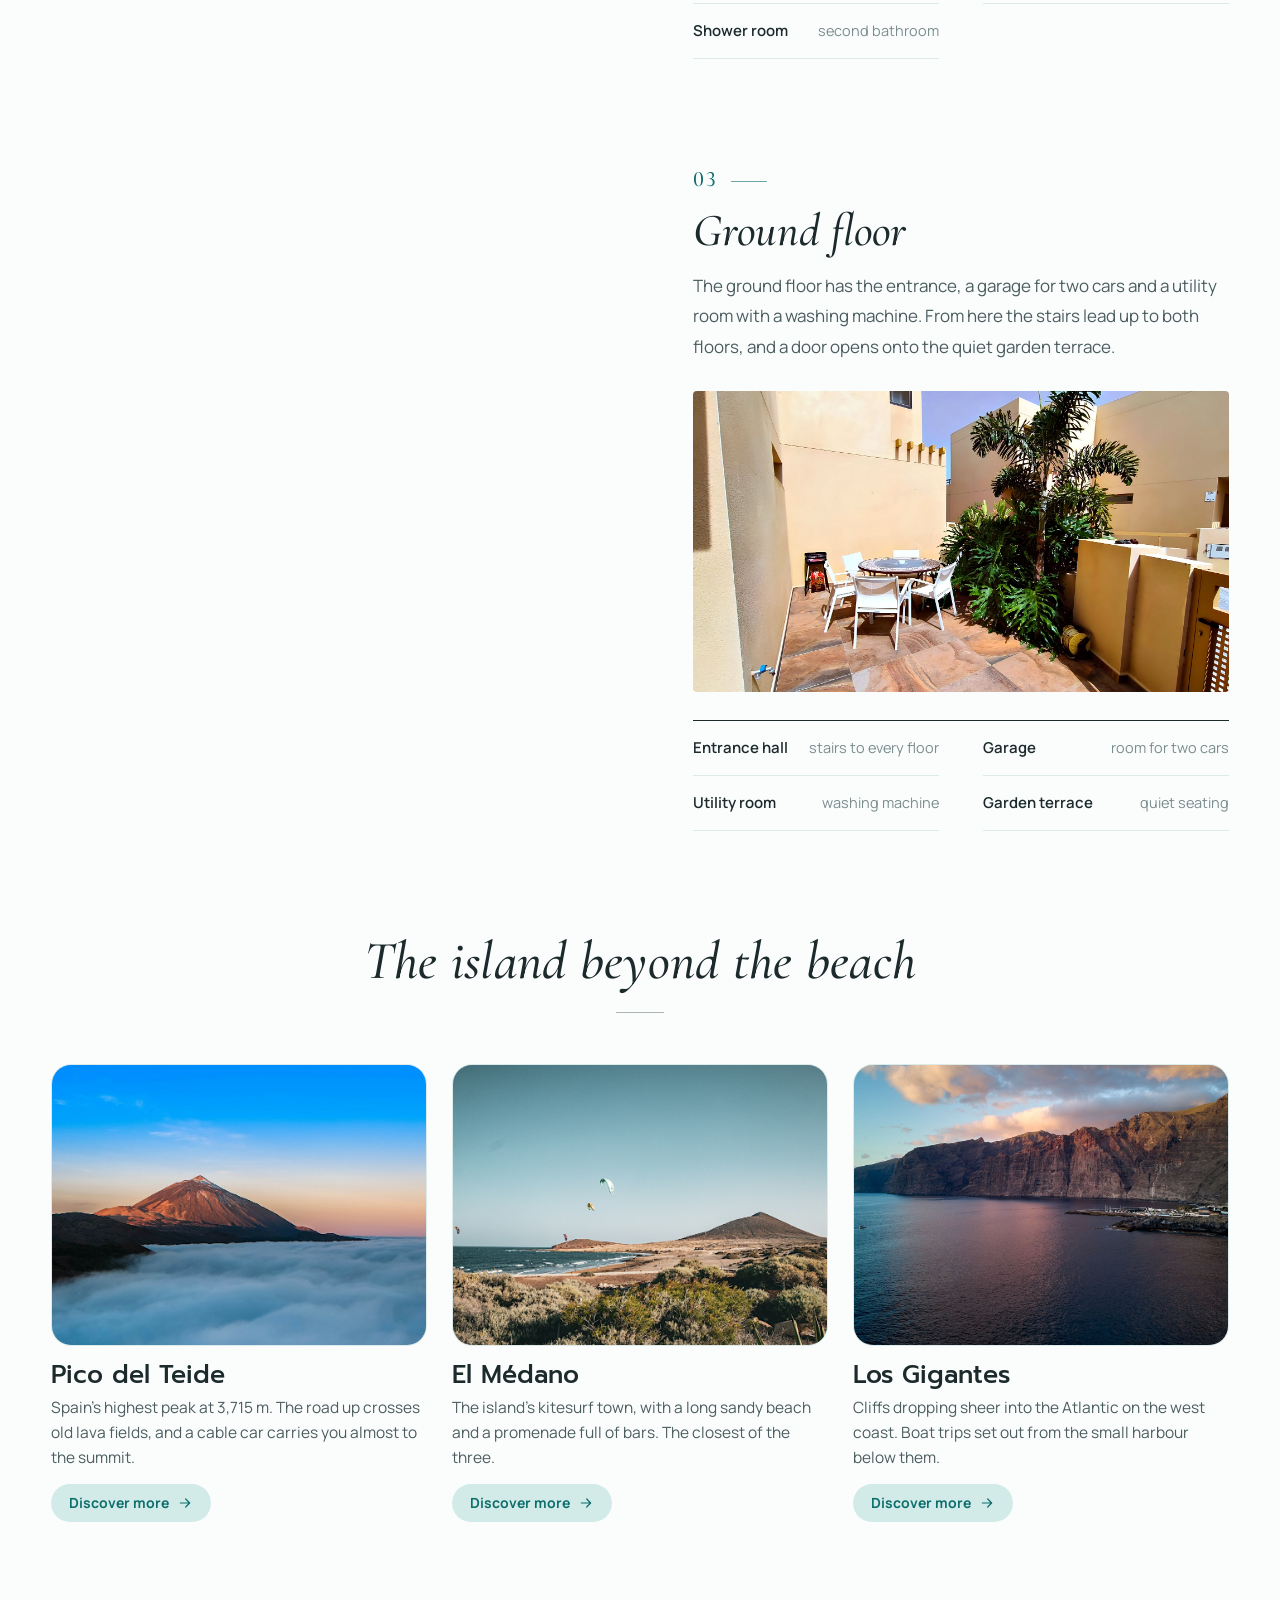
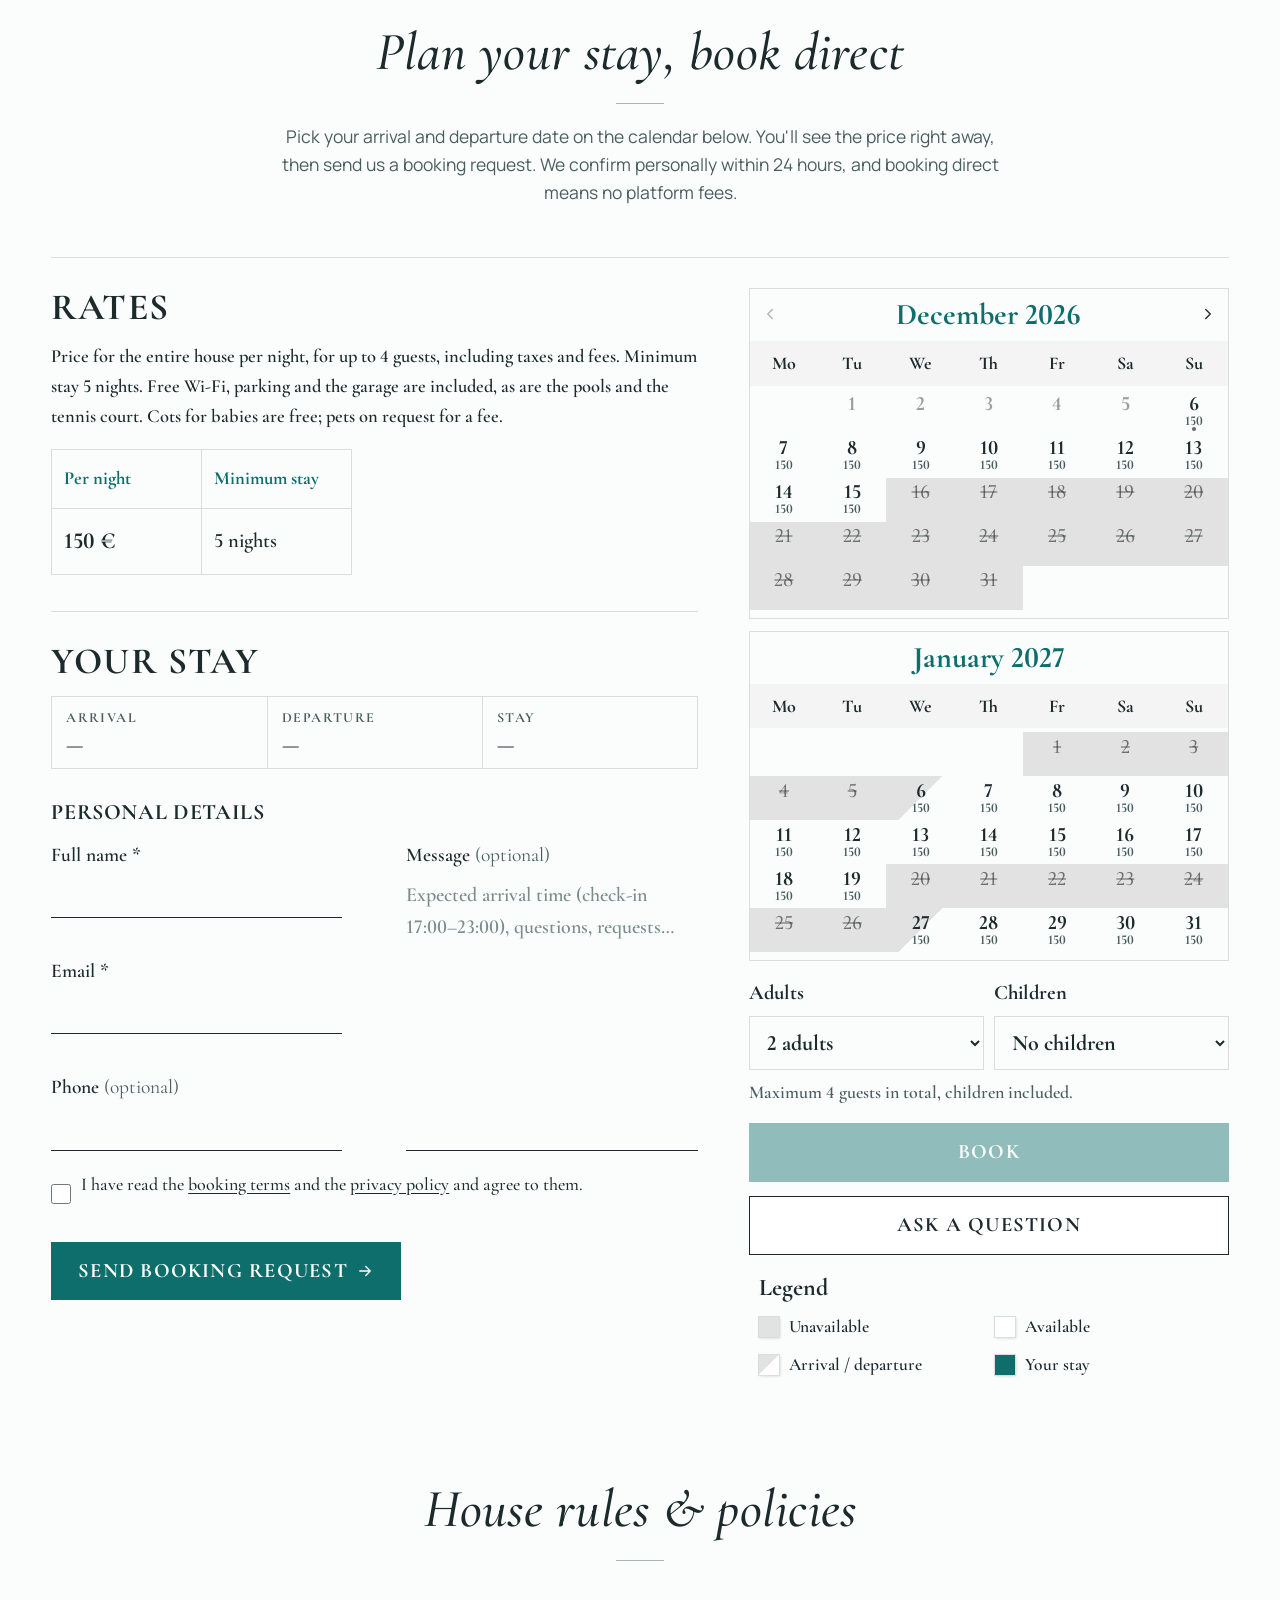
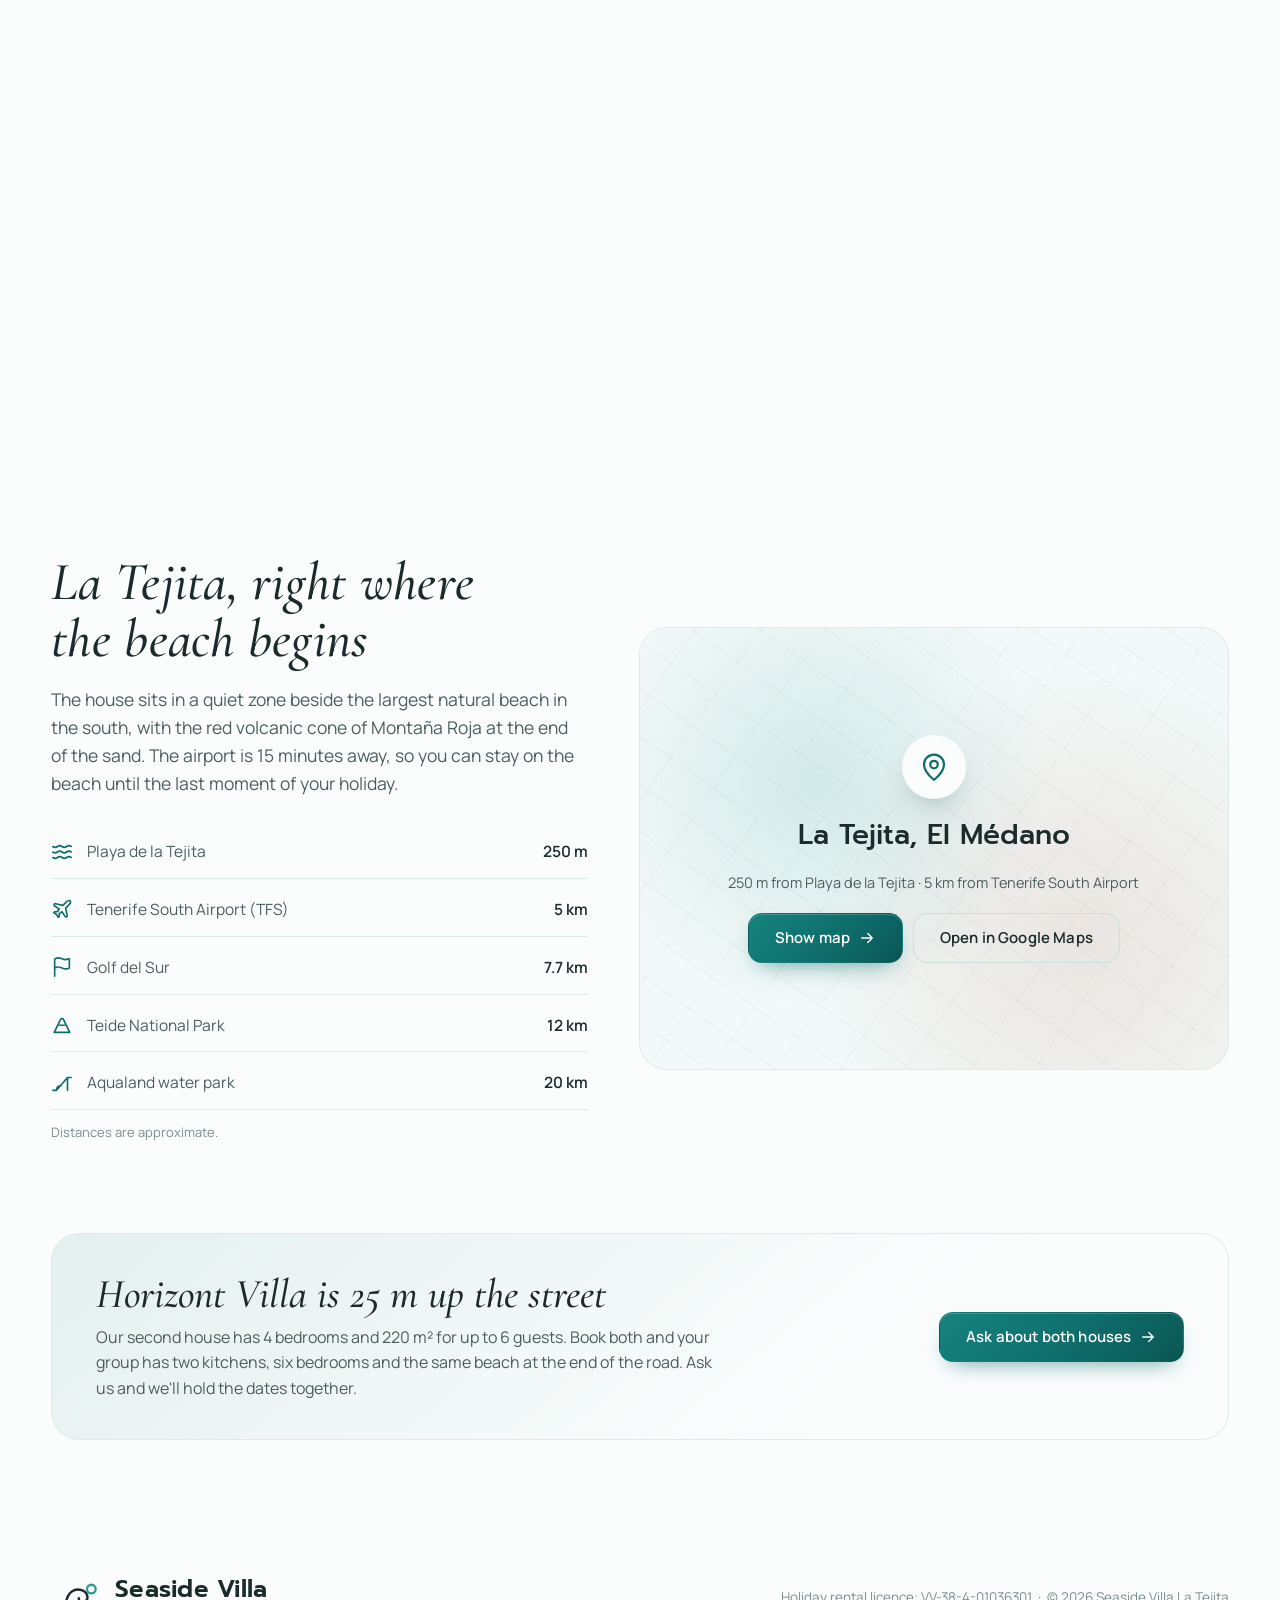
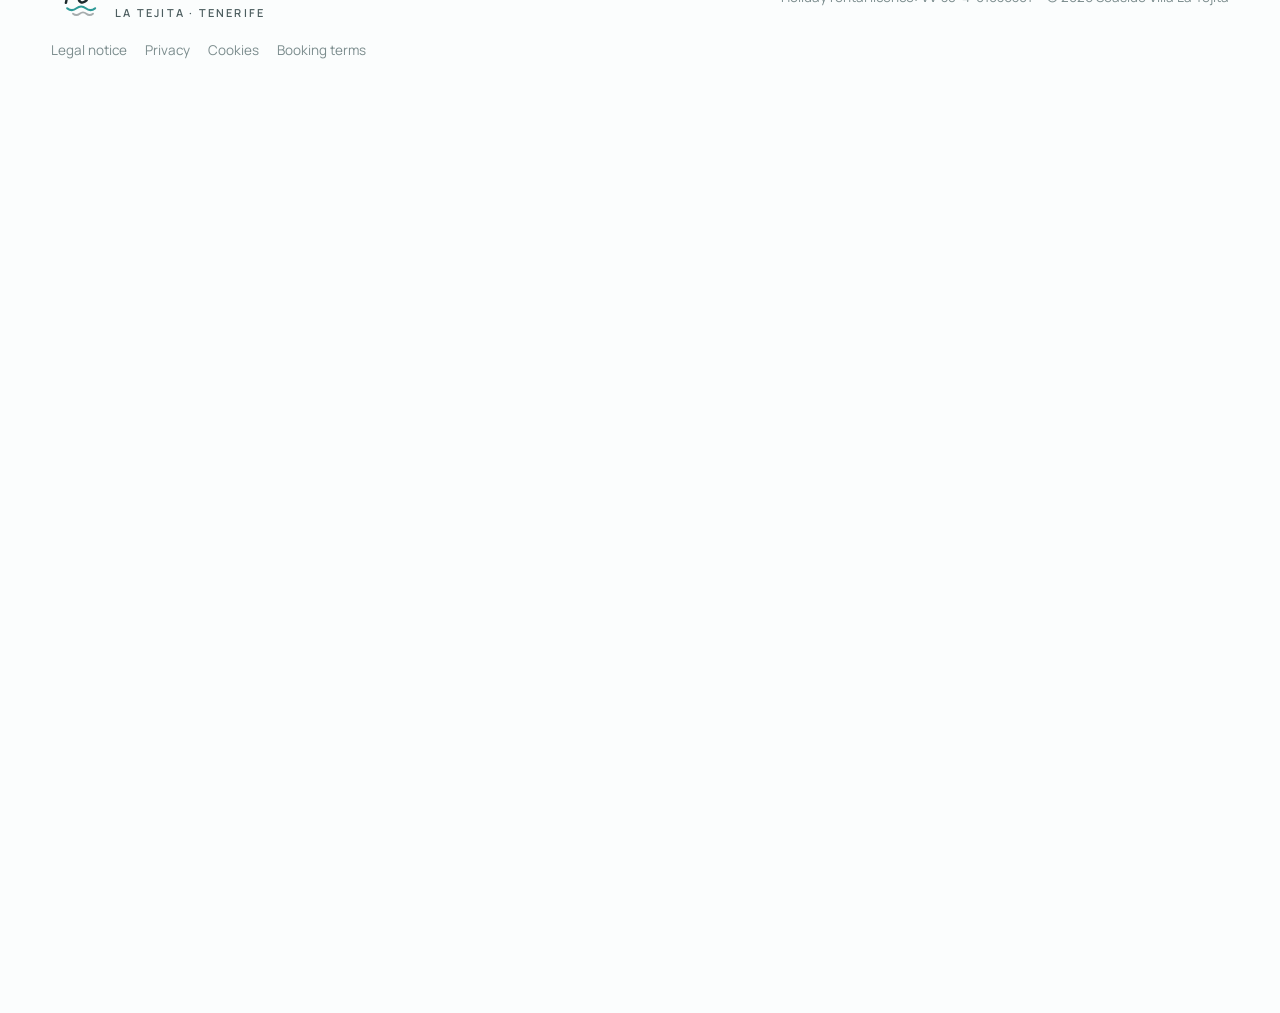
==== commit a276e858: "Právní stránky ve 4 jazycích, souhlas ve formuláři, písma přímo na webu, zdroje fotek z Pexels - leg" ====
--- a/Seaside-Villa-website/site/index.html
+++ b/Seaside-Villa-website/site/index.html
@@ -63,9 +63,7 @@
   </script>
 
   <link rel="icon" href="images/favicon.svg" type="image/svg+xml">
-  <link rel="preconnect" href="https://fonts.googleapis.com">
-  <link rel="preconnect" href="https://fonts.gstatic.com" crossorigin>
-  <link href="https://fonts.googleapis.com/css2?family=DM+Serif+Display&family=Cormorant+Garamond:ital,wght@0,400;0,500;0,600;0,700;1,400;1,500;1,600&family=Prompt:ital,wght@0,300;0,400;0,500;0,600;0,700;1,300;1,400;1,500&family=Manrope:wght@400;500;600;700&display=swap" rel="stylesheet">
+  <link rel="stylesheet" href="css/fonts.css">
   <link rel="stylesheet" href="css/styles.css?v=90">
   <link rel="stylesheet" href="css/effects.css?v=44">
   <script>
@@ -543,6 +541,14 @@
                   </div>
                 </fieldset>
 
+                <div class="field consent-field">
+                  <label class="check consent">
+                    <input type="checkbox" name="consent" value="yes" id="f-consent" required>
+                    <span data-i18n-html="form.consent">I have read the <a href="legal.html#terms" target="_blank">booking terms</a> and the <a href="legal.html#privacy" target="_blank">privacy policy</a> and agree to them.</span>
+                  </label>
+                  <p class="field-error" data-i18n="form.consentError" hidden>Please confirm that you agree to the booking terms and privacy policy.</p>
+                </div>
+
                 <p class="form-error" role="alert" hidden></p>
                 <button class="btn btn-primary" type="submit"><span data-i18n="form.submit">Send booking request</span><svg class="icon btn-arrow" aria-hidden="true"><use href="#i-arrow"/></svg></button>
               </form>
@@ -723,6 +729,12 @@
           <span class="brand-text"><span class="brand-name">Seaside Villa</span><span class="brand-sub">La Tejita · Tenerife</span></span>
         </a>
         <p class="legal"><span data-i18n="footer.licence">Holiday rental licence:</span> VV-38-4-01036301 &nbsp;·&nbsp; © <span data-year></span> Seaside Villa La Tejita</p>
+        <nav class="footer-legal" data-i18n-attr="aria-label:footer.legalNav" aria-label="Legal">
+          <a href="legal.html#legal" data-i18n="footer.legalNotice">Legal notice</a>
+          <a href="legal.html#privacy" data-i18n="footer.privacy">Privacy</a>
+          <a href="legal.html#cookies" data-i18n="footer.cookies">Cookies</a>
+          <a href="legal.html#terms" data-i18n="footer.terms">Booking terms</a>
+        </nav>
       </div>
     </footer>
   </div>
--- a/Seaside-Villa-website/site/css/fonts.css
+++ b/Seaside-Villa-website/site/css/fonts.css
@@ -0,0 +1,403 @@
+/* Fonts served from this site (no requests to Google): DM Serif Display, Cormorant Garamond,
+   Prompt, Manrope, all SIL Open Font License 1.1. Latin and Latin Extended subsets only
+   (enough for English, Czech, Spanish and German). */
+
+/* Cormorant Garamond 400 italic, latin-ext */
+@font-face {
+  font-family: 'Cormorant Garamond';
+  font-style: italic;
+  font-weight: 400;
+  font-display: swap;
+  src: url(../fonts/cormorant-garamond-latin-ext-400-italic.woff2) format('woff2');
+  unicode-range: U+0100-02BA, U+02BD-02C5, U+02C7-02CC, U+02CE-02D7, U+02DD-02FF, U+0304, U+0308, U+0329, U+1D00-1DBF, U+1E00-1E9F, U+1EF2-1EFF, U+2020, U+20A0-20AB, U+20AD-20C4, U+2113, U+2C60-2C7F, U+A720-A7FF;
+}
+
+/* Cormorant Garamond 400 italic, latin */
+@font-face {
+  font-family: 'Cormorant Garamond';
+  font-style: italic;
+  font-weight: 400;
+  font-display: swap;
+  src: url(../fonts/cormorant-garamond-latin-400-italic.woff2) format('woff2');
+  unicode-range: U+0000-00FF, U+0131, U+0152-0153, U+02BB-02BC, U+02C6, U+02DA, U+02DC, U+0304, U+0308, U+0329, U+2000-206F, U+20AC, U+2122, U+2191, U+2193, U+2212, U+2215, U+FEFF, U+FFFD;
+}
+
+/* Cormorant Garamond 500 italic, latin-ext */
+@font-face {
+  font-family: 'Cormorant Garamond';
+  font-style: italic;
+  font-weight: 500;
+  font-display: swap;
+  src: url(../fonts/cormorant-garamond-latin-ext-400-italic.woff2) format('woff2');
+  unicode-range: U+0100-02BA, U+02BD-02C5, U+02C7-02CC, U+02CE-02D7, U+02DD-02FF, U+0304, U+0308, U+0329, U+1D00-1DBF, U+1E00-1E9F, U+1EF2-1EFF, U+2020, U+20A0-20AB, U+20AD-20C4, U+2113, U+2C60-2C7F, U+A720-A7FF;
+}
+
+/* Cormorant Garamond 500 italic, latin */
+@font-face {
+  font-family: 'Cormorant Garamond';
+  font-style: italic;
+  font-weight: 500;
+  font-display: swap;
+  src: url(../fonts/cormorant-garamond-latin-400-italic.woff2) format('woff2');
+  unicode-range: U+0000-00FF, U+0131, U+0152-0153, U+02BB-02BC, U+02C6, U+02DA, U+02DC, U+0304, U+0308, U+0329, U+2000-206F, U+20AC, U+2122, U+2191, U+2193, U+2212, U+2215, U+FEFF, U+FFFD;
+}
+
+/* Cormorant Garamond 600 italic, latin-ext */
+@font-face {
+  font-family: 'Cormorant Garamond';
+  font-style: italic;
+  font-weight: 600;
+  font-display: swap;
+  src: url(../fonts/cormorant-garamond-latin-ext-400-italic.woff2) format('woff2');
+  unicode-range: U+0100-02BA, U+02BD-02C5, U+02C7-02CC, U+02CE-02D7, U+02DD-02FF, U+0304, U+0308, U+0329, U+1D00-1DBF, U+1E00-1E9F, U+1EF2-1EFF, U+2020, U+20A0-20AB, U+20AD-20C4, U+2113, U+2C60-2C7F, U+A720-A7FF;
+}
+
+/* Cormorant Garamond 600 italic, latin */
+@font-face {
+  font-family: 'Cormorant Garamond';
+  font-style: italic;
+  font-weight: 600;
+  font-display: swap;
+  src: url(../fonts/cormorant-garamond-latin-400-italic.woff2) format('woff2');
+  unicode-range: U+0000-00FF, U+0131, U+0152-0153, U+02BB-02BC, U+02C6, U+02DA, U+02DC, U+0304, U+0308, U+0329, U+2000-206F, U+20AC, U+2122, U+2191, U+2193, U+2212, U+2215, U+FEFF, U+FFFD;
+}
+
+/* Cormorant Garamond 400 normal, latin-ext */
+@font-face {
+  font-family: 'Cormorant Garamond';
+  font-style: normal;
+  font-weight: 400;
+  font-display: swap;
+  src: url(../fonts/cormorant-garamond-latin-ext-400-normal.woff2) format('woff2');
+  unicode-range: U+0100-02BA, U+02BD-02C5, U+02C7-02CC, U+02CE-02D7, U+02DD-02FF, U+0304, U+0308, U+0329, U+1D00-1DBF, U+1E00-1E9F, U+1EF2-1EFF, U+2020, U+20A0-20AB, U+20AD-20C4, U+2113, U+2C60-2C7F, U+A720-A7FF;
+}
+
+/* Cormorant Garamond 400 normal, latin */
+@font-face {
+  font-family: 'Cormorant Garamond';
+  font-style: normal;
+  font-weight: 400;
+  font-display: swap;
+  src: url(../fonts/cormorant-garamond-latin-400-normal.woff2) format('woff2');
+  unicode-range: U+0000-00FF, U+0131, U+0152-0153, U+02BB-02BC, U+02C6, U+02DA, U+02DC, U+0304, U+0308, U+0329, U+2000-206F, U+20AC, U+2122, U+2191, U+2193, U+2212, U+2215, U+FEFF, U+FFFD;
+}
+
+/* Cormorant Garamond 500 normal, latin-ext */
+@font-face {
+  font-family: 'Cormorant Garamond';
+  font-style: normal;
+  font-weight: 500;
+  font-display: swap;
+  src: url(../fonts/cormorant-garamond-latin-ext-400-normal.woff2) format('woff2');
+  unicode-range: U+0100-02BA, U+02BD-02C5, U+02C7-02CC, U+02CE-02D7, U+02DD-02FF, U+0304, U+0308, U+0329, U+1D00-1DBF, U+1E00-1E9F, U+1EF2-1EFF, U+2020, U+20A0-20AB, U+20AD-20C4, U+2113, U+2C60-2C7F, U+A720-A7FF;
+}
+
+/* Cormorant Garamond 500 normal, latin */
+@font-face {
+  font-family: 'Cormorant Garamond';
+  font-style: normal;
+  font-weight: 500;
+  font-display: swap;
+  src: url(../fonts/cormorant-garamond-latin-400-normal.woff2) format('woff2');
+  unicode-range: U+0000-00FF, U+0131, U+0152-0153, U+02BB-02BC, U+02C6, U+02DA, U+02DC, U+0304, U+0308, U+0329, U+2000-206F, U+20AC, U+2122, U+2191, U+2193, U+2212, U+2215, U+FEFF, U+FFFD;
+}
+
+/* Cormorant Garamond 600 normal, latin-ext */
+@font-face {
+  font-family: 'Cormorant Garamond';
+  font-style: normal;
+  font-weight: 600;
+  font-display: swap;
+  src: url(../fonts/cormorant-garamond-latin-ext-400-normal.woff2) format('woff2');
+  unicode-range: U+0100-02BA, U+02BD-02C5, U+02C7-02CC, U+02CE-02D7, U+02DD-02FF, U+0304, U+0308, U+0329, U+1D00-1DBF, U+1E00-1E9F, U+1EF2-1EFF, U+2020, U+20A0-20AB, U+20AD-20C4, U+2113, U+2C60-2C7F, U+A720-A7FF;
+}
+
+/* Cormorant Garamond 600 normal, latin */
+@font-face {
+  font-family: 'Cormorant Garamond';
+  font-style: normal;
+  font-weight: 600;
+  font-display: swap;
+  src: url(../fonts/cormorant-garamond-latin-400-normal.woff2) format('woff2');
+  unicode-range: U+0000-00FF, U+0131, U+0152-0153, U+02BB-02BC, U+02C6, U+02DA, U+02DC, U+0304, U+0308, U+0329, U+2000-206F, U+20AC, U+2122, U+2191, U+2193, U+2212, U+2215, U+FEFF, U+FFFD;
+}
+
+/* Cormorant Garamond 700 normal, latin-ext */
+@font-face {
+  font-family: 'Cormorant Garamond';
+  font-style: normal;
+  font-weight: 700;
+  font-display: swap;
+  src: url(../fonts/cormorant-garamond-latin-ext-400-normal.woff2) format('woff2');
+  unicode-range: U+0100-02BA, U+02BD-02C5, U+02C7-02CC, U+02CE-02D7, U+02DD-02FF, U+0304, U+0308, U+0329, U+1D00-1DBF, U+1E00-1E9F, U+1EF2-1EFF, U+2020, U+20A0-20AB, U+20AD-20C4, U+2113, U+2C60-2C7F, U+A720-A7FF;
+}
+
+/* Cormorant Garamond 700 normal, latin */
+@font-face {
+  font-family: 'Cormorant Garamond';
+  font-style: normal;
+  font-weight: 700;
+  font-display: swap;
+  src: url(../fonts/cormorant-garamond-latin-400-normal.woff2) format('woff2');
+  unicode-range: U+0000-00FF, U+0131, U+0152-0153, U+02BB-02BC, U+02C6, U+02DA, U+02DC, U+0304, U+0308, U+0329, U+2000-206F, U+20AC, U+2122, U+2191, U+2193, U+2212, U+2215, U+FEFF, U+FFFD;
+}
+
+/* DM Serif Display 400 normal, latin-ext */
+@font-face {
+  font-family: 'DM Serif Display';
+  font-style: normal;
+  font-weight: 400;
+  font-display: swap;
+  src: url(../fonts/dm-serif-display-latin-ext-400-normal.woff2) format('woff2');
+  unicode-range: U+0100-02BA, U+02BD-02C5, U+02C7-02CC, U+02CE-02D7, U+02DD-02FF, U+0304, U+0308, U+0329, U+1D00-1DBF, U+1E00-1E9F, U+1EF2-1EFF, U+2020, U+20A0-20AB, U+20AD-20C4, U+2113, U+2C60-2C7F, U+A720-A7FF;
+}
+
+/* DM Serif Display 400 normal, latin */
+@font-face {
+  font-family: 'DM Serif Display';
+  font-style: normal;
+  font-weight: 400;
+  font-display: swap;
+  src: url(../fonts/dm-serif-display-latin-400-normal.woff2) format('woff2');
+  unicode-range: U+0000-00FF, U+0131, U+0152-0153, U+02BB-02BC, U+02C6, U+02DA, U+02DC, U+0304, U+0308, U+0329, U+2000-206F, U+20AC, U+2122, U+2191, U+2193, U+2212, U+2215, U+FEFF, U+FFFD;
+}
+
+/* Manrope 400 normal, latin-ext */
+@font-face {
+  font-family: 'Manrope';
+  font-style: normal;
+  font-weight: 400;
+  font-display: swap;
+  src: url(../fonts/manrope-latin-ext-400-normal.woff2) format('woff2');
+  unicode-range: U+0100-02BA, U+02BD-02C5, U+02C7-02CC, U+02CE-02D7, U+02DD-02FF, U+0304, U+0308, U+0329, U+1D00-1DBF, U+1E00-1E9F, U+1EF2-1EFF, U+2020, U+20A0-20AB, U+20AD-20C4, U+2113, U+2C60-2C7F, U+A720-A7FF;
+}
+
+/* Manrope 400 normal, latin */
+@font-face {
+  font-family: 'Manrope';
+  font-style: normal;
+  font-weight: 400;
+  font-display: swap;
+  src: url(../fonts/manrope-latin-400-normal.woff2) format('woff2');
+  unicode-range: U+0000-00FF, U+0131, U+0152-0153, U+02BB-02BC, U+02C6, U+02DA, U+02DC, U+0304, U+0308, U+0329, U+2000-206F, U+20AC, U+2122, U+2191, U+2193, U+2212, U+2215, U+FEFF, U+FFFD;
+}
+
+/* Manrope 500 normal, latin-ext */
+@font-face {
+  font-family: 'Manrope';
+  font-style: normal;
+  font-weight: 500;
+  font-display: swap;
+  src: url(../fonts/manrope-latin-ext-400-normal.woff2) format('woff2');
+  unicode-range: U+0100-02BA, U+02BD-02C5, U+02C7-02CC, U+02CE-02D7, U+02DD-02FF, U+0304, U+0308, U+0329, U+1D00-1DBF, U+1E00-1E9F, U+1EF2-1EFF, U+2020, U+20A0-20AB, U+20AD-20C4, U+2113, U+2C60-2C7F, U+A720-A7FF;
+}
+
+/* Manrope 500 normal, latin */
+@font-face {
+  font-family: 'Manrope';
+  font-style: normal;
+  font-weight: 500;
+  font-display: swap;
+  src: url(../fonts/manrope-latin-400-normal.woff2) format('woff2');
+  unicode-range: U+0000-00FF, U+0131, U+0152-0153, U+02BB-02BC, U+02C6, U+02DA, U+02DC, U+0304, U+0308, U+0329, U+2000-206F, U+20AC, U+2122, U+2191, U+2193, U+2212, U+2215, U+FEFF, U+FFFD;
+}
+
+/* Manrope 600 normal, latin-ext */
+@font-face {
+  font-family: 'Manrope';
+  font-style: normal;
+  font-weight: 600;
+  font-display: swap;
+  src: url(../fonts/manrope-latin-ext-400-normal.woff2) format('woff2');
+  unicode-range: U+0100-02BA, U+02BD-02C5, U+02C7-02CC, U+02CE-02D7, U+02DD-02FF, U+0304, U+0308, U+0329, U+1D00-1DBF, U+1E00-1E9F, U+1EF2-1EFF, U+2020, U+20A0-20AB, U+20AD-20C4, U+2113, U+2C60-2C7F, U+A720-A7FF;
+}
+
+/* Manrope 600 normal, latin */
+@font-face {
+  font-family: 'Manrope';
+  font-style: normal;
+  font-weight: 600;
+  font-display: swap;
+  src: url(../fonts/manrope-latin-400-normal.woff2) format('woff2');
+  unicode-range: U+0000-00FF, U+0131, U+0152-0153, U+02BB-02BC, U+02C6, U+02DA, U+02DC, U+0304, U+0308, U+0329, U+2000-206F, U+20AC, U+2122, U+2191, U+2193, U+2212, U+2215, U+FEFF, U+FFFD;
+}
+
+/* Manrope 700 normal, latin-ext */
+@font-face {
+  font-family: 'Manrope';
+  font-style: normal;
+  font-weight: 700;
+  font-display: swap;
+  src: url(../fonts/manrope-latin-ext-400-normal.woff2) format('woff2');
+  unicode-range: U+0100-02BA, U+02BD-02C5, U+02C7-02CC, U+02CE-02D7, U+02DD-02FF, U+0304, U+0308, U+0329, U+1D00-1DBF, U+1E00-1E9F, U+1EF2-1EFF, U+2020, U+20A0-20AB, U+20AD-20C4, U+2113, U+2C60-2C7F, U+A720-A7FF;
+}
+
+/* Manrope 700 normal, latin */
+@font-face {
+  font-family: 'Manrope';
+  font-style: normal;
+  font-weight: 700;
+  font-display: swap;
+  src: url(../fonts/manrope-latin-400-normal.woff2) format('woff2');
+  unicode-range: U+0000-00FF, U+0131, U+0152-0153, U+02BB-02BC, U+02C6, U+02DA, U+02DC, U+0304, U+0308, U+0329, U+2000-206F, U+20AC, U+2122, U+2191, U+2193, U+2212, U+2215, U+FEFF, U+FFFD;
+}
+
+/* Prompt 300 italic, latin-ext */
+@font-face {
+  font-family: 'Prompt';
+  font-style: italic;
+  font-weight: 300;
+  font-display: swap;
+  src: url(../fonts/prompt-latin-ext-300-italic.woff2) format('woff2');
+  unicode-range: U+0100-02BA, U+02BD-02C5, U+02C7-02CC, U+02CE-02D7, U+02DD-02FF, U+0304, U+0308, U+0329, U+1D00-1DBF, U+1E00-1E9F, U+1EF2-1EFF, U+2020, U+20A0-20AB, U+20AD-20C4, U+2113, U+2C60-2C7F, U+A720-A7FF;
+}
+
+/* Prompt 300 italic, latin */
+@font-face {
+  font-family: 'Prompt';
+  font-style: italic;
+  font-weight: 300;
+  font-display: swap;
+  src: url(../fonts/prompt-latin-300-italic.woff2) format('woff2');
+  unicode-range: U+0000-00FF, U+0131, U+0152-0153, U+02BB-02BC, U+02C6, U+02DA, U+02DC, U+0304, U+0308, U+0329, U+2000-206F, U+20AC, U+2122, U+2191, U+2193, U+2212, U+2215, U+FEFF, U+FFFD;
+}
+
+/* Prompt 400 italic, latin-ext */
+@font-face {
+  font-family: 'Prompt';
+  font-style: italic;
+  font-weight: 400;
+  font-display: swap;
+  src: url(../fonts/prompt-latin-ext-400-italic.woff2) format('woff2');
+  unicode-range: U+0100-02BA, U+02BD-02C5, U+02C7-02CC, U+02CE-02D7, U+02DD-02FF, U+0304, U+0308, U+0329, U+1D00-1DBF, U+1E00-1E9F, U+1EF2-1EFF, U+2020, U+20A0-20AB, U+20AD-20C4, U+2113, U+2C60-2C7F, U+A720-A7FF;
+}
+
+/* Prompt 400 italic, latin */
+@font-face {
+  font-family: 'Prompt';
+  font-style: italic;
+  font-weight: 400;
+  font-display: swap;
+  src: url(../fonts/prompt-latin-400-italic.woff2) format('woff2');
+  unicode-range: U+0000-00FF, U+0131, U+0152-0153, U+02BB-02BC, U+02C6, U+02DA, U+02DC, U+0304, U+0308, U+0329, U+2000-206F, U+20AC, U+2122, U+2191, U+2193, U+2212, U+2215, U+FEFF, U+FFFD;
+}
+
+/* Prompt 500 italic, latin-ext */
+@font-face {
+  font-family: 'Prompt';
+  font-style: italic;
+  font-weight: 500;
+  font-display: swap;
+  src: url(../fonts/prompt-latin-ext-500-italic.woff2) format('woff2');
+  unicode-range: U+0100-02BA, U+02BD-02C5, U+02C7-02CC, U+02CE-02D7, U+02DD-02FF, U+0304, U+0308, U+0329, U+1D00-1DBF, U+1E00-1E9F, U+1EF2-1EFF, U+2020, U+20A0-20AB, U+20AD-20C4, U+2113, U+2C60-2C7F, U+A720-A7FF;
+}
+
+/* Prompt 500 italic, latin */
+@font-face {
+  font-family: 'Prompt';
+  font-style: italic;
+  font-weight: 500;
+  font-display: swap;
+  src: url(../fonts/prompt-latin-500-italic.woff2) format('woff2');
+  unicode-range: U+0000-00FF, U+0131, U+0152-0153, U+02BB-02BC, U+02C6, U+02DA, U+02DC, U+0304, U+0308, U+0329, U+2000-206F, U+20AC, U+2122, U+2191, U+2193, U+2212, U+2215, U+FEFF, U+FFFD;
+}
+
+/* Prompt 300 normal, latin-ext */
+@font-face {
+  font-family: 'Prompt';
+  font-style: normal;
+  font-weight: 300;
+  font-display: swap;
+  src: url(../fonts/prompt-latin-ext-300-normal.woff2) format('woff2');
+  unicode-range: U+0100-02BA, U+02BD-02C5, U+02C7-02CC, U+02CE-02D7, U+02DD-02FF, U+0304, U+0308, U+0329, U+1D00-1DBF, U+1E00-1E9F, U+1EF2-1EFF, U+2020, U+20A0-20AB, U+20AD-20C4, U+2113, U+2C60-2C7F, U+A720-A7FF;
+}
+
+/* Prompt 300 normal, latin */
+@font-face {
+  font-family: 'Prompt';
+  font-style: normal;
+  font-weight: 300;
+  font-display: swap;
+  src: url(../fonts/prompt-latin-300-normal.woff2) format('woff2');
+  unicode-range: U+0000-00FF, U+0131, U+0152-0153, U+02BB-02BC, U+02C6, U+02DA, U+02DC, U+0304, U+0308, U+0329, U+2000-206F, U+20AC, U+2122, U+2191, U+2193, U+2212, U+2215, U+FEFF, U+FFFD;
+}
+
+/* Prompt 400 normal, latin-ext */
+@font-face {
+  font-family: 'Prompt';
+  font-style: normal;
+  font-weight: 400;
+  font-display: swap;
+  src: url(../fonts/prompt-latin-ext-400-normal.woff2) format('woff2');
+  unicode-range: U+0100-02BA, U+02BD-02C5, U+02C7-02CC, U+02CE-02D7, U+02DD-02FF, U+0304, U+0308, U+0329, U+1D00-1DBF, U+1E00-1E9F, U+1EF2-1EFF, U+2020, U+20A0-20AB, U+20AD-20C4, U+2113, U+2C60-2C7F, U+A720-A7FF;
+}
+
+/* Prompt 400 normal, latin */
+@font-face {
+  font-family: 'Prompt';
+  font-style: normal;
+  font-weight: 400;
+  font-display: swap;
+  src: url(../fonts/prompt-latin-400-normal.woff2) format('woff2');
+  unicode-range: U+0000-00FF, U+0131, U+0152-0153, U+02BB-02BC, U+02C6, U+02DA, U+02DC, U+0304, U+0308, U+0329, U+2000-206F, U+20AC, U+2122, U+2191, U+2193, U+2212, U+2215, U+FEFF, U+FFFD;
+}
+
+/* Prompt 500 normal, latin-ext */
+@font-face {
+  font-family: 'Prompt';
+  font-style: normal;
+  font-weight: 500;
+  font-display: swap;
+  src: url(../fonts/prompt-latin-ext-500-normal.woff2) format('woff2');
+  unicode-range: U+0100-02BA, U+02BD-02C5, U+02C7-02CC, U+02CE-02D7, U+02DD-02FF, U+0304, U+0308, U+0329, U+1D00-1DBF, U+1E00-1E9F, U+1EF2-1EFF, U+2020, U+20A0-20AB, U+20AD-20C4, U+2113, U+2C60-2C7F, U+A720-A7FF;
+}
+
+/* Prompt 500 normal, latin */
+@font-face {
+  font-family: 'Prompt';
+  font-style: normal;
+  font-weight: 500;
+  font-display: swap;
+  src: url(../fonts/prompt-latin-500-normal.woff2) format('woff2');
+  unicode-range: U+0000-00FF, U+0131, U+0152-0153, U+02BB-02BC, U+02C6, U+02DA, U+02DC, U+0304, U+0308, U+0329, U+2000-206F, U+20AC, U+2122, U+2191, U+2193, U+2212, U+2215, U+FEFF, U+FFFD;
+}
+
+/* Prompt 600 normal, latin-ext */
+@font-face {
+  font-family: 'Prompt';
+  font-style: normal;
+  font-weight: 600;
+  font-display: swap;
+  src: url(../fonts/prompt-latin-ext-600-normal.woff2) format('woff2');
+  unicode-range: U+0100-02BA, U+02BD-02C5, U+02C7-02CC, U+02CE-02D7, U+02DD-02FF, U+0304, U+0308, U+0329, U+1D00-1DBF, U+1E00-1E9F, U+1EF2-1EFF, U+2020, U+20A0-20AB, U+20AD-20C4, U+2113, U+2C60-2C7F, U+A720-A7FF;
+}
+
+/* Prompt 600 normal, latin */
+@font-face {
+  font-family: 'Prompt';
+  font-style: normal;
+  font-weight: 600;
+  font-display: swap;
+  src: url(../fonts/prompt-latin-600-normal.woff2) format('woff2');
+  unicode-range: U+0000-00FF, U+0131, U+0152-0153, U+02BB-02BC, U+02C6, U+02DA, U+02DC, U+0304, U+0308, U+0329, U+2000-206F, U+20AC, U+2122, U+2191, U+2193, U+2212, U+2215, U+FEFF, U+FFFD;
+}
+
+/* Prompt 700 normal, latin-ext */
+@font-face {
+  font-family: 'Prompt';
+  font-style: normal;
+  font-weight: 700;
+  font-display: swap;
+  src: url(../fonts/prompt-latin-ext-700-normal.woff2) format('woff2');
+  unicode-range: U+0100-02BA, U+02BD-02C5, U+02C7-02CC, U+02CE-02D7, U+02DD-02FF, U+0304, U+0308, U+0329, U+1D00-1DBF, U+1E00-1E9F, U+1EF2-1EFF, U+2020, U+20A0-20AB, U+20AD-20C4, U+2113, U+2C60-2C7F, U+A720-A7FF;
+}
+
+/* Prompt 700 normal, latin */
+@font-face {
+  font-family: 'Prompt';
+  font-style: normal;
+  font-weight: 700;
+  font-display: swap;
+  src: url(../fonts/prompt-latin-700-normal.woff2) format('woff2');
+  unicode-range: U+0000-00FF, U+0131, U+0152-0153, U+02BB-02BC, U+02C6, U+02DA, U+02DC, U+0304, U+0308, U+0329, U+2000-206F, U+20AC, U+2122, U+2191, U+2193, U+2212, U+2215, U+FEFF, U+FFFD;
+}
--- a/Seaside-Villa-website/site/css/styles.css
+++ b/Seaside-Villa-website/site/css/styles.css
@@ -2385,3 +2385,34 @@
 
 /* each rule keeps its own patch of the photo (--bp in index.html), wherever the sorting puts it */
 .rules-orbit .orbit-item .orbit-text h3 { background-position: center, var(--bp, 50% 50%); }
+
+/* contact buttons at the bottom in the same frosted glass as "Book" on the cover */
+.finale .contact-pill {
+  background: rgba(255, 255, 255, .14); color: #fff;
+  border: 1px solid rgba(255, 255, 255, .5);
+  -webkit-backdrop-filter: blur(14px) saturate(140%); backdrop-filter: blur(14px) saturate(140%);
+  box-shadow: inset 0 1px 0 rgba(255, 255, 255, .35), 0 18px 40px -22px rgba(0, 0, 0, .6);
+  text-shadow: 0 1px 8px rgba(0, 0, 0, .25);
+}
+.finale .contact-pill .icon { color: #fff; }
+.finale .contact-pill:hover { background: rgba(255, 255, 255, .26); color: #fff; border-color: rgba(255, 255, 255, .75); }
+
+/* consent checkbox under the booking form */
+.consent-field { margin-top: 6px; }
+.booking .check.consent { align-items: flex-start; font-size: 16px; line-height: 1.5; color: var(--ink-2); }
+.booking .check.consent input { margin-top: 3px; }
+.check.consent a { color: inherit; text-decoration: underline; text-underline-offset: 3px; }
+.consent-field.has-error .check.consent { color: var(--danger); }
+/* legal links in the footer */
+.footer-legal { display: flex; flex-wrap: wrap; gap: 6px 18px; flex-basis: 100%; font-size: 13.5px; }
+.footer-legal a { color: var(--ink-3); text-decoration: none; }
+.footer-legal a:hover { color: var(--ink); text-decoration: underline; }
+.footer-bottom > .brand { order: 1; }
+.footer-bottom > .legal { order: 2; }
+.footer-bottom > .footer-legal { order: 3; }
+/* the consent line reads at the same size as the form, and needs no "required" star */
+.booking-form .consent-field label.check::after { content: none; }
+.booking .booking-form .check.consent { font-size: 17px; font-weight: 500; color: var(--ink); }
+.booking .booking-form .consent-field .check.consent span { font-size: 18px; line-height: 1.5; }
+.booking .consent-field .field-error { font-size: 15px; margin-top: 4px; }
+.booking .booking-form .consent-field.has-error .check.consent span { color: var(--danger); }
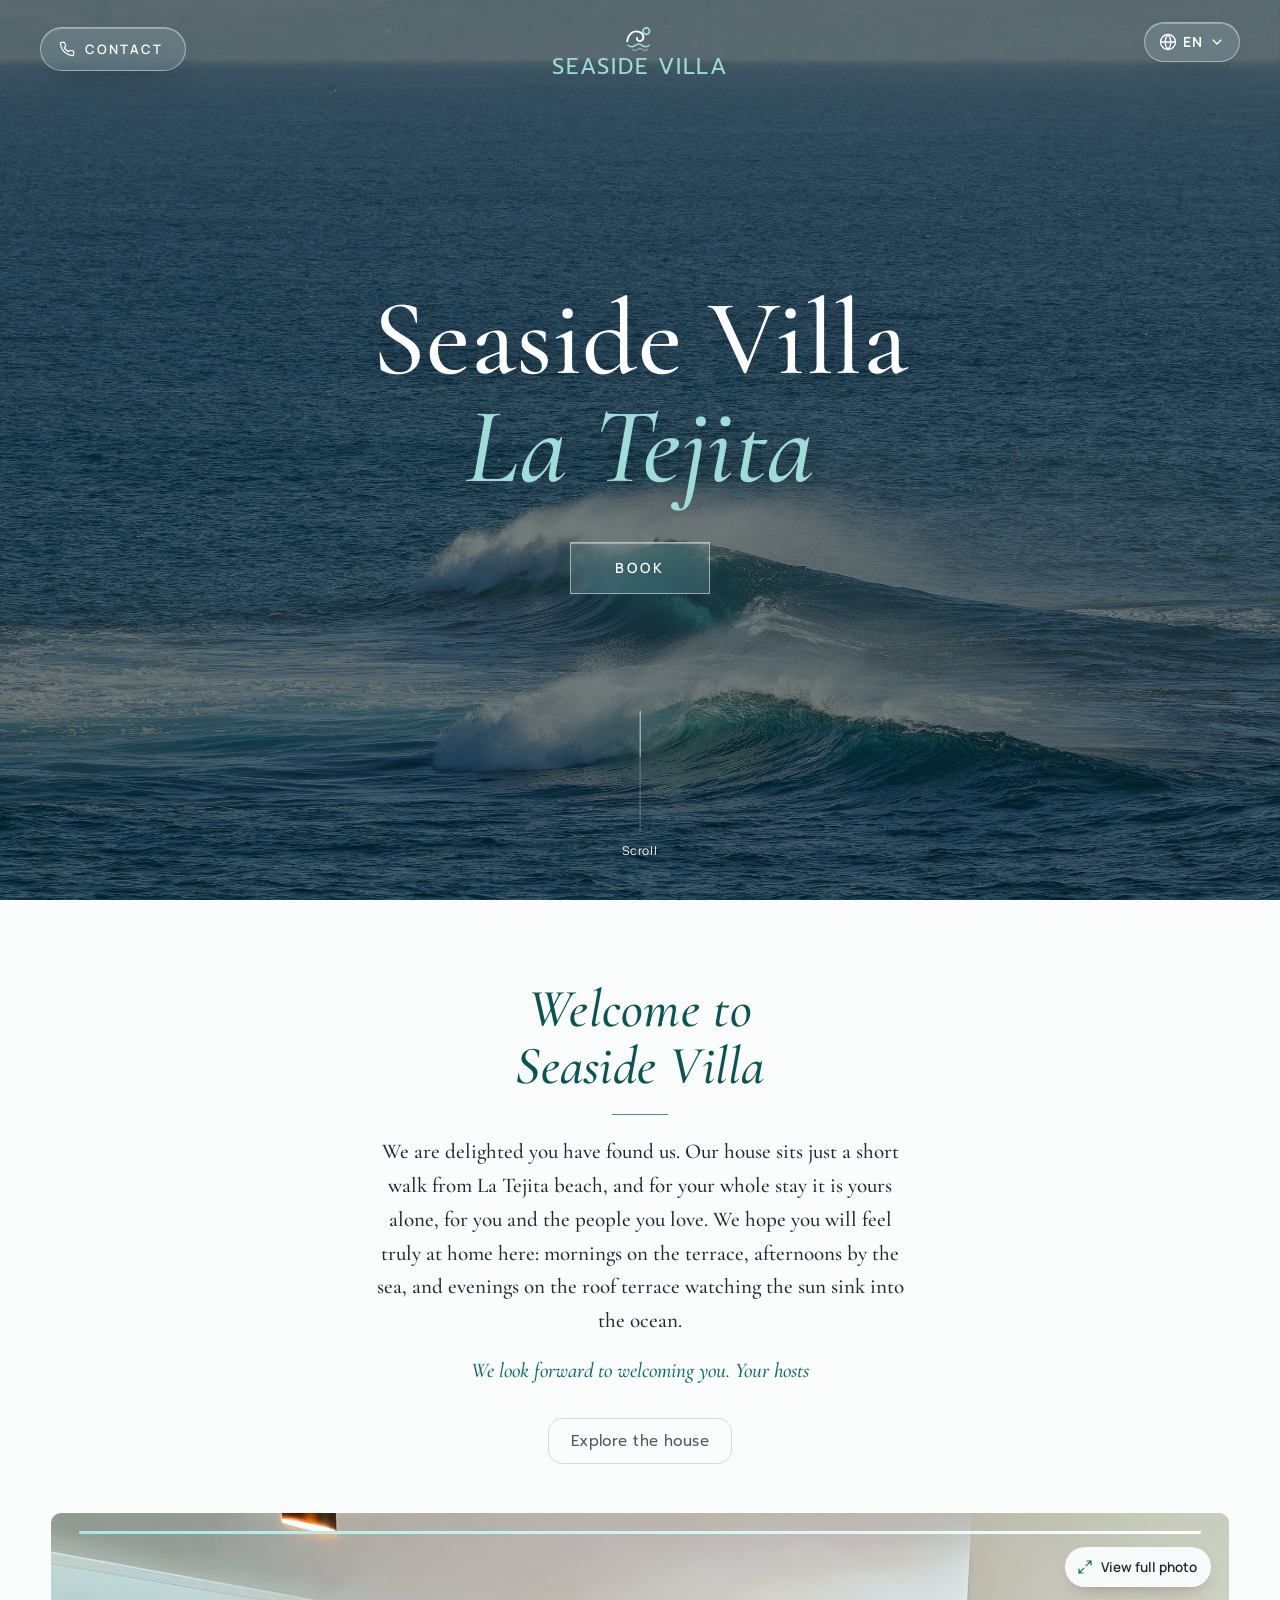
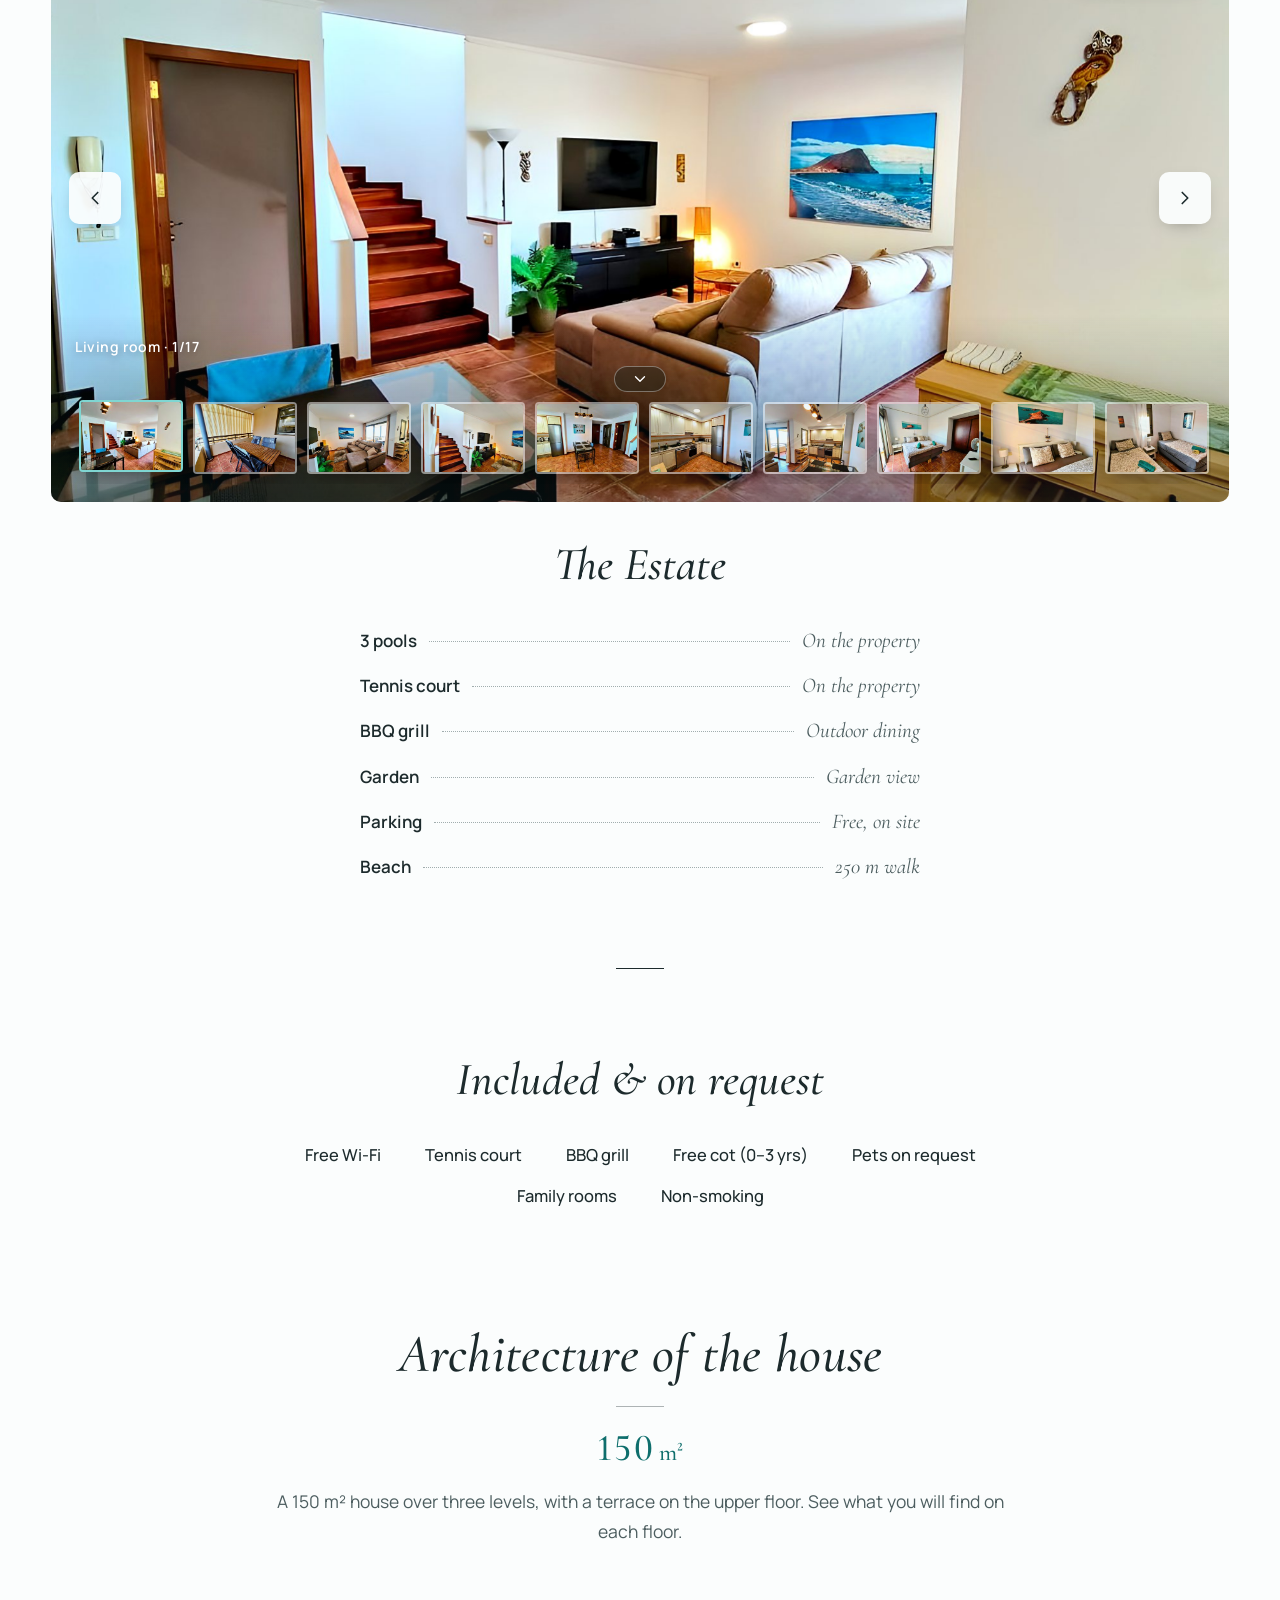
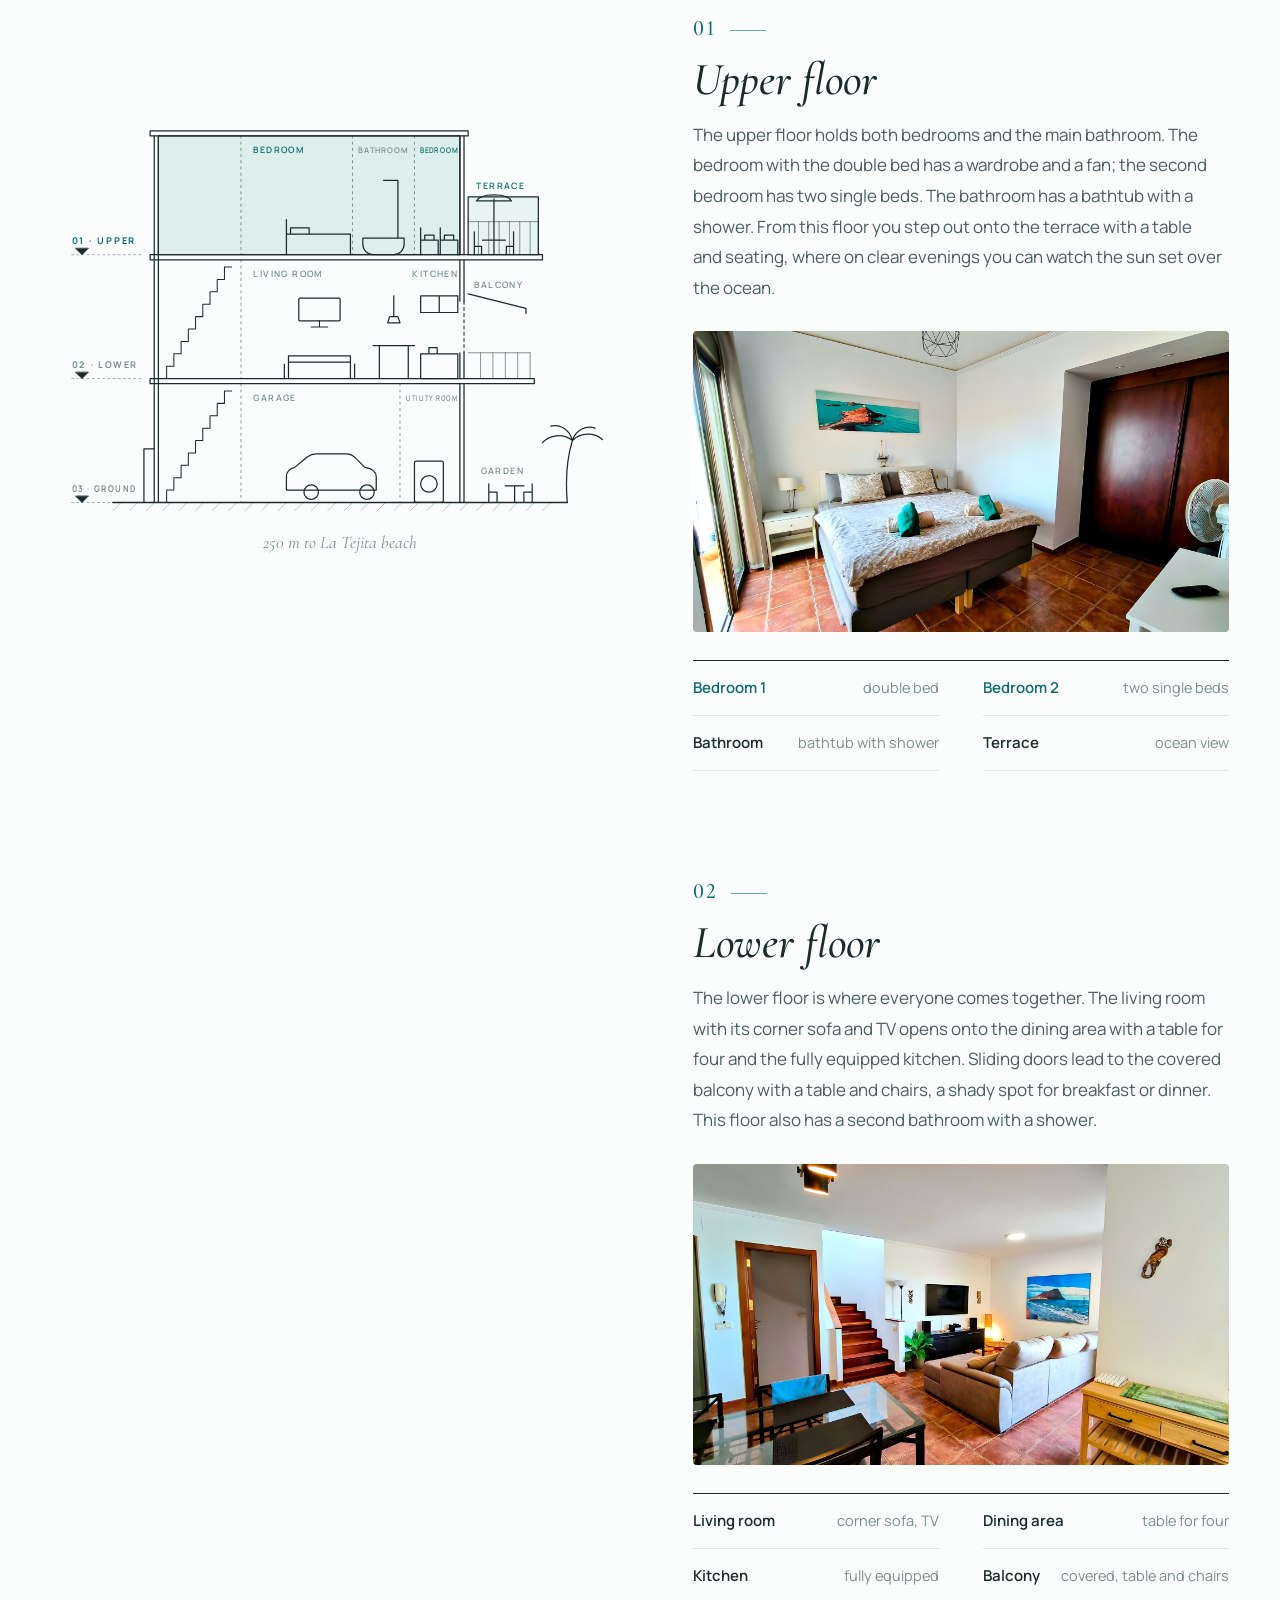
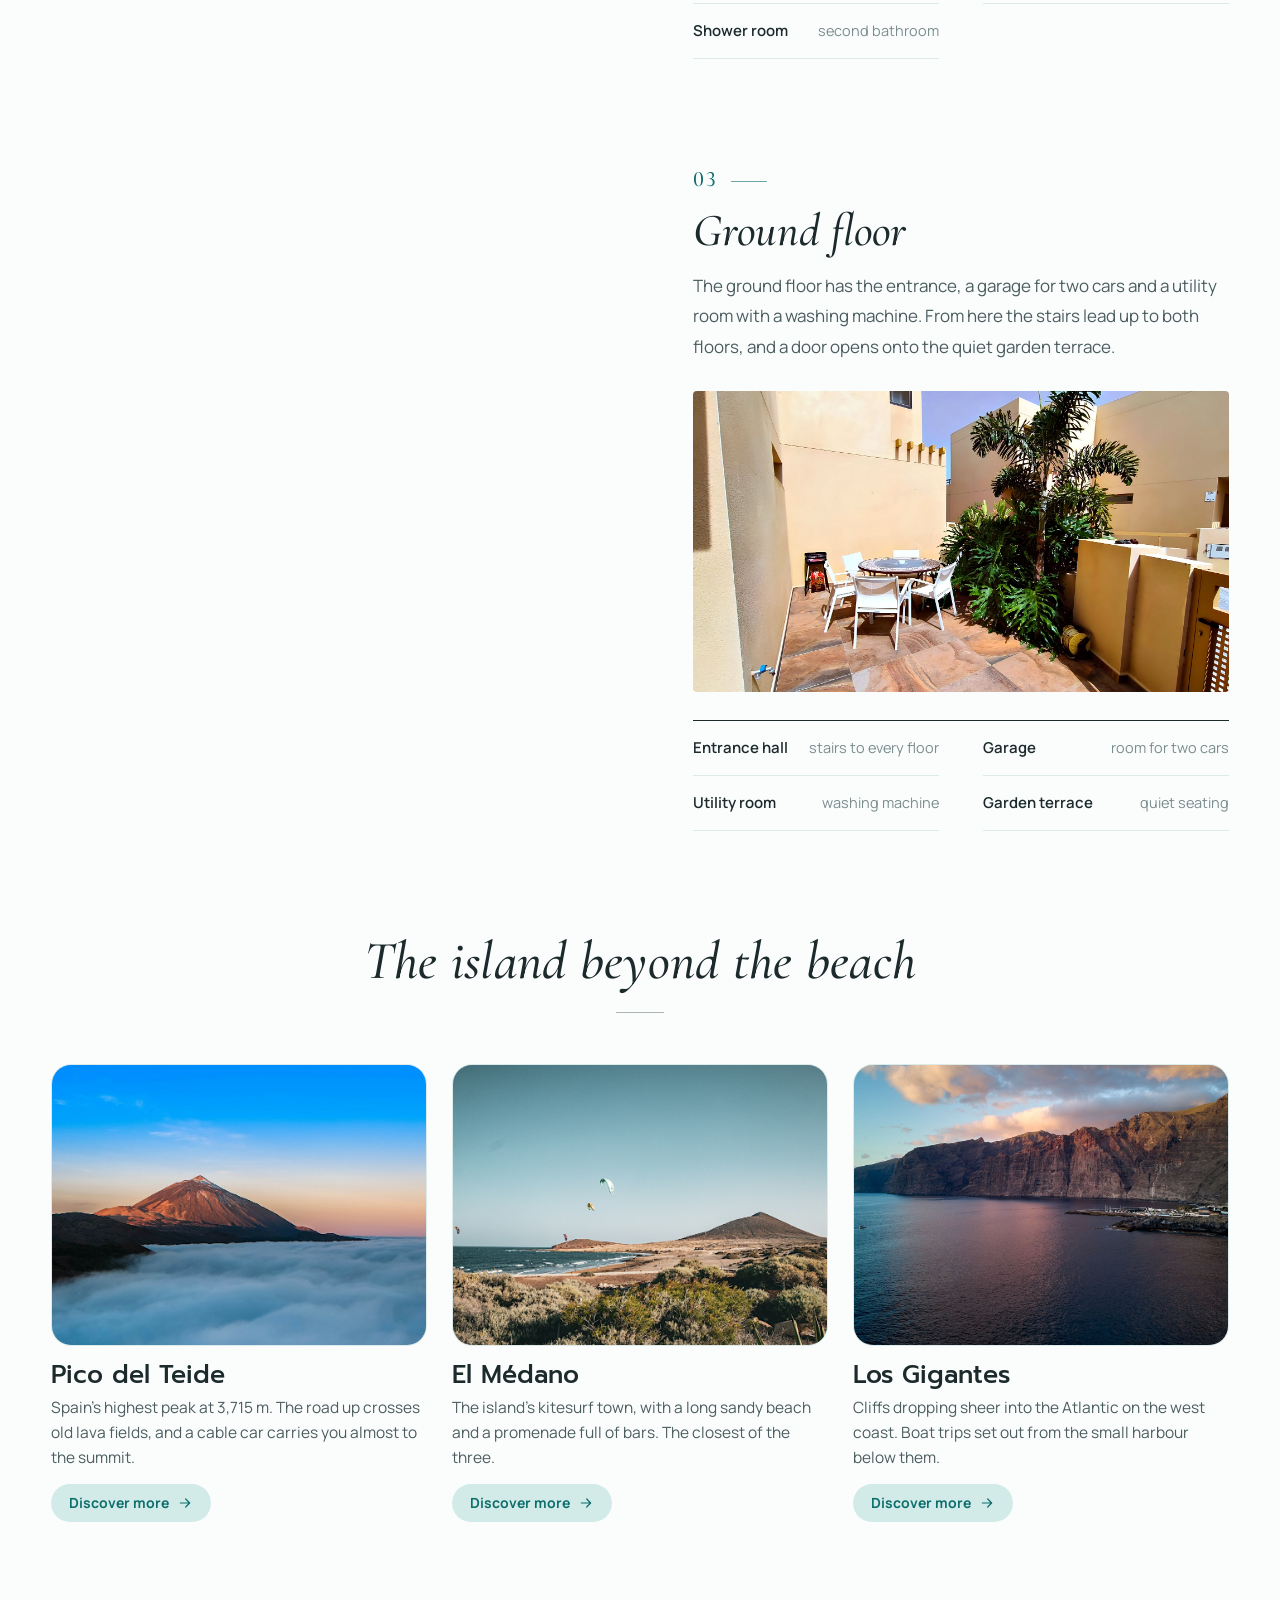
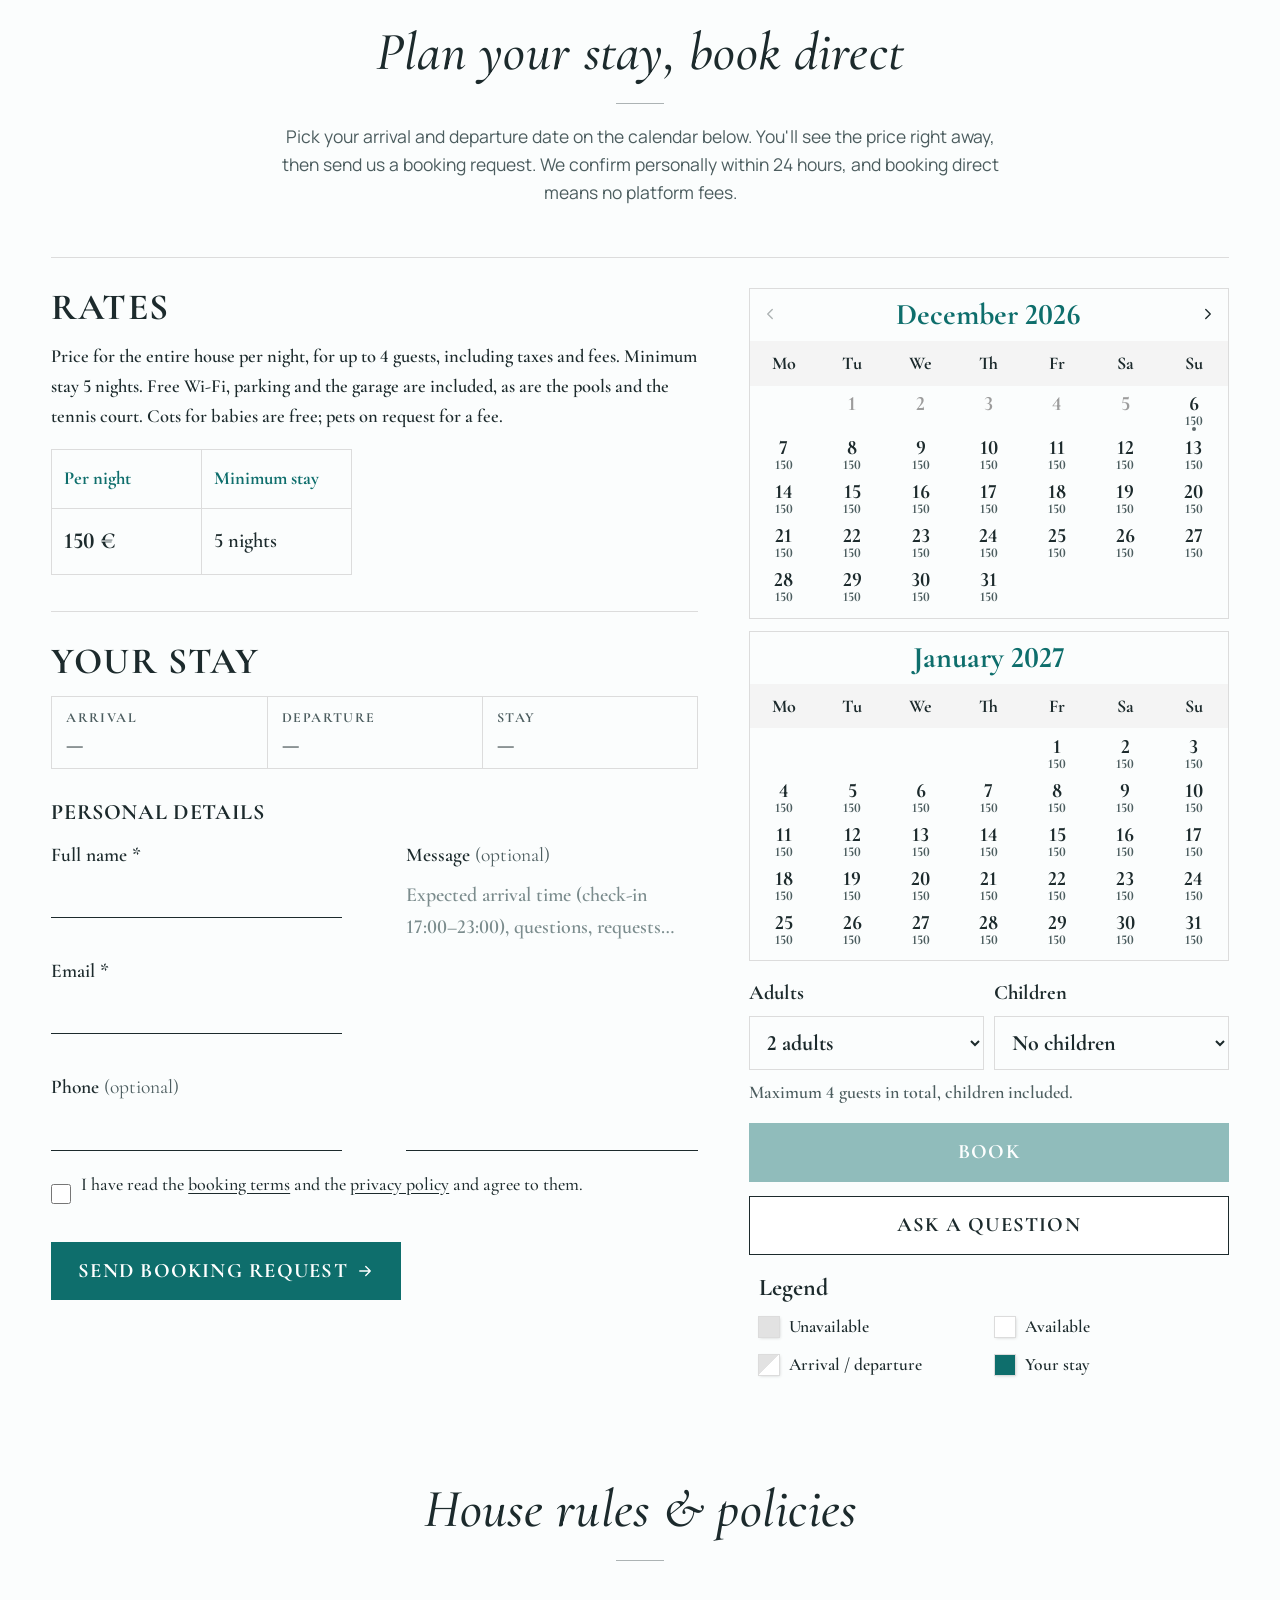
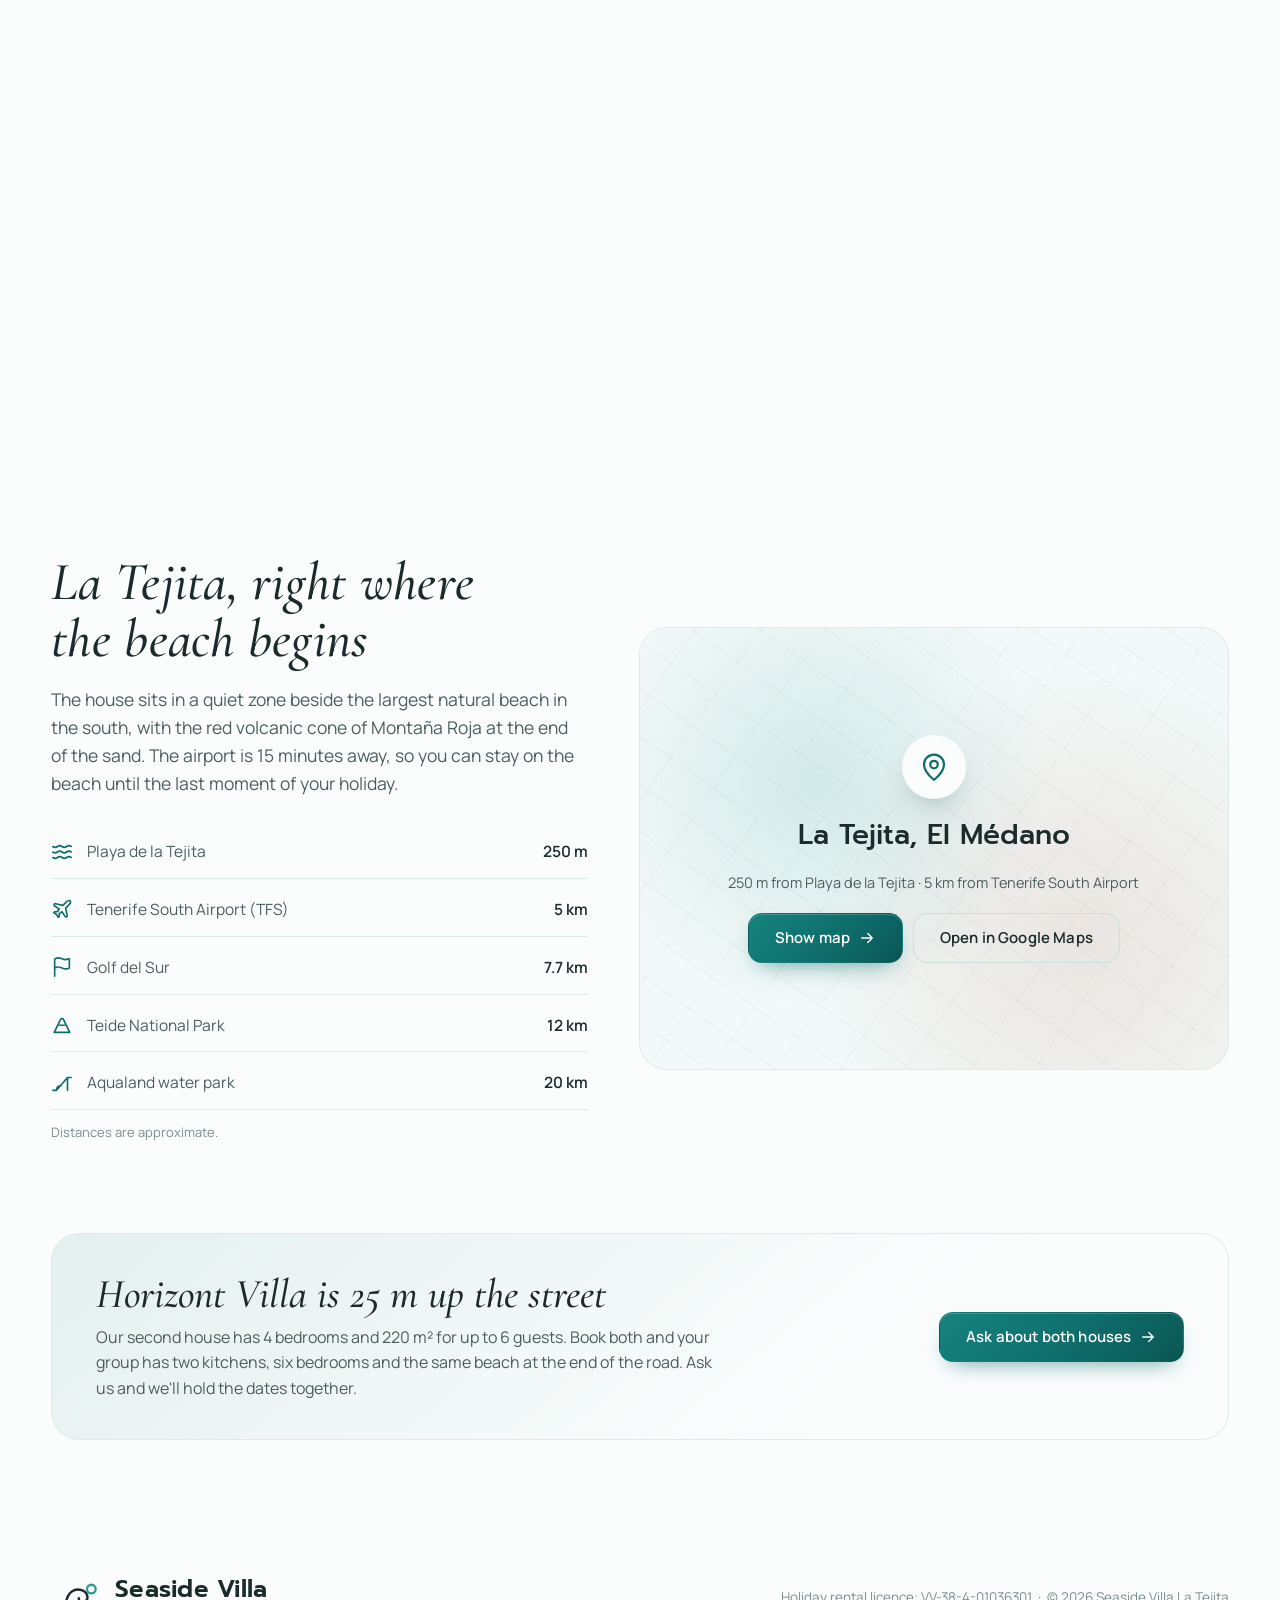
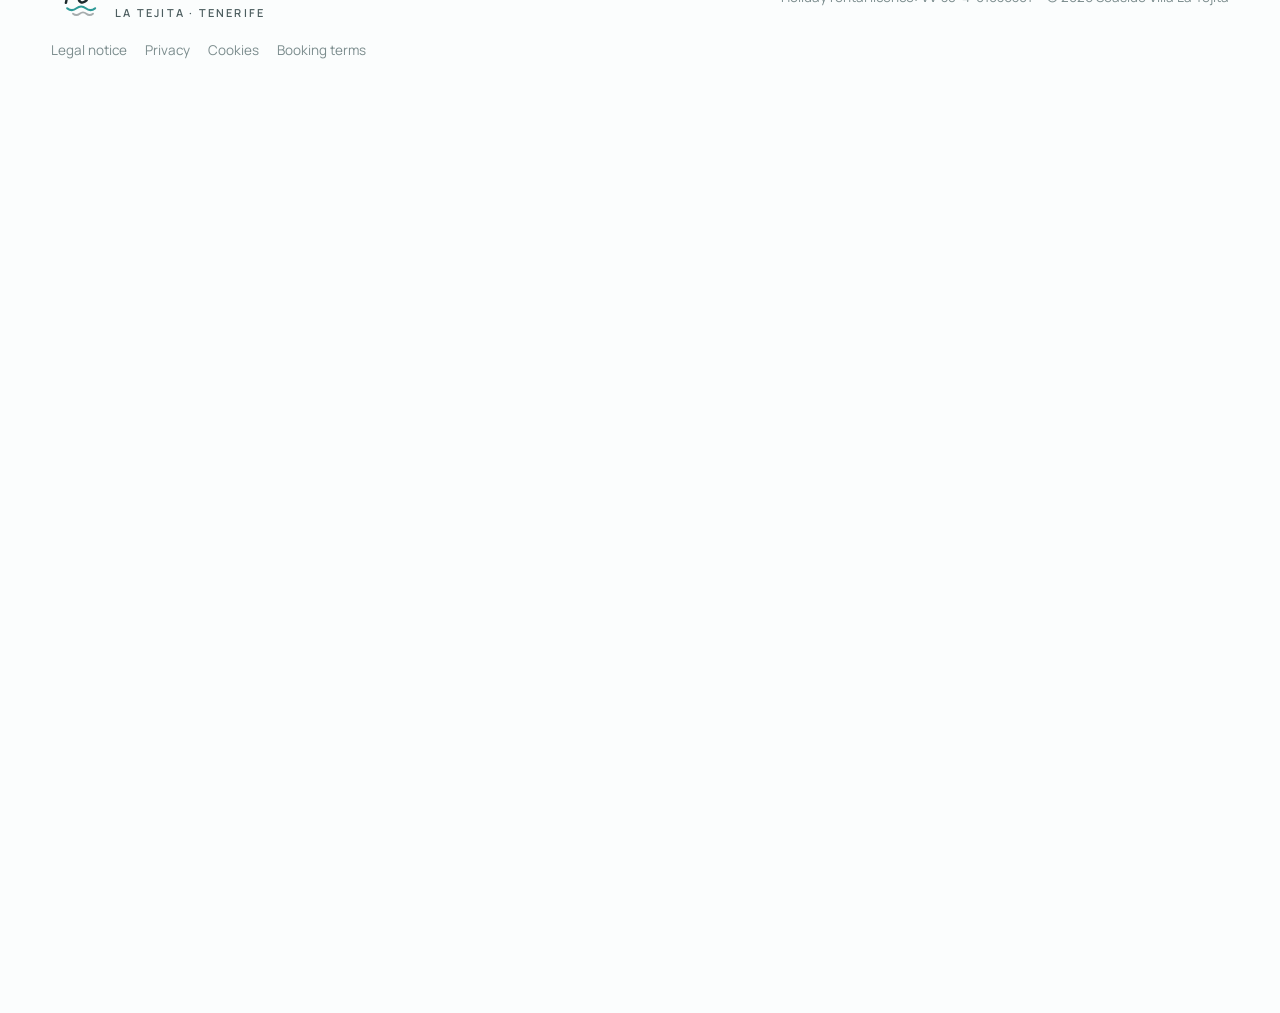
==== commit 486b9ce7: "Obsazenost z Bookingu/Airbnb pro obě vily, licence Horizonu, menší fotky, 404, sitemap, bez WhatsApp" ====
--- a/Seaside-Villa-website/site/index.html
+++ b/Seaside-Villa-website/site/index.html
@@ -748,7 +748,6 @@
           <p class="finale-text" data-i18n="footer.text">Questions before you book? Write or call us — we speak Czech, English, Spanish and German.</p>
           <div class="contact-links">
             <a class="contact-pill" data-config-email href="mailto:info@seasidevilla-latejita.com"><svg class="icon"><use href="#i-mail"/></svg><span>info@seasidevilla-latejita.com</span></a>
-            <a class="contact-pill" data-config-whatsapp href="https://wa.me/34600000000" target="_blank" rel="noopener"><svg class="icon"><use href="#i-chat"/></svg><span>WhatsApp</span></a>
             <a class="contact-pill" data-config-phone href="tel:+34600000000"><svg class="icon"><use href="#i-phone"/></svg><span>+34 600 000 000</span></a>
           </div>
         </div>
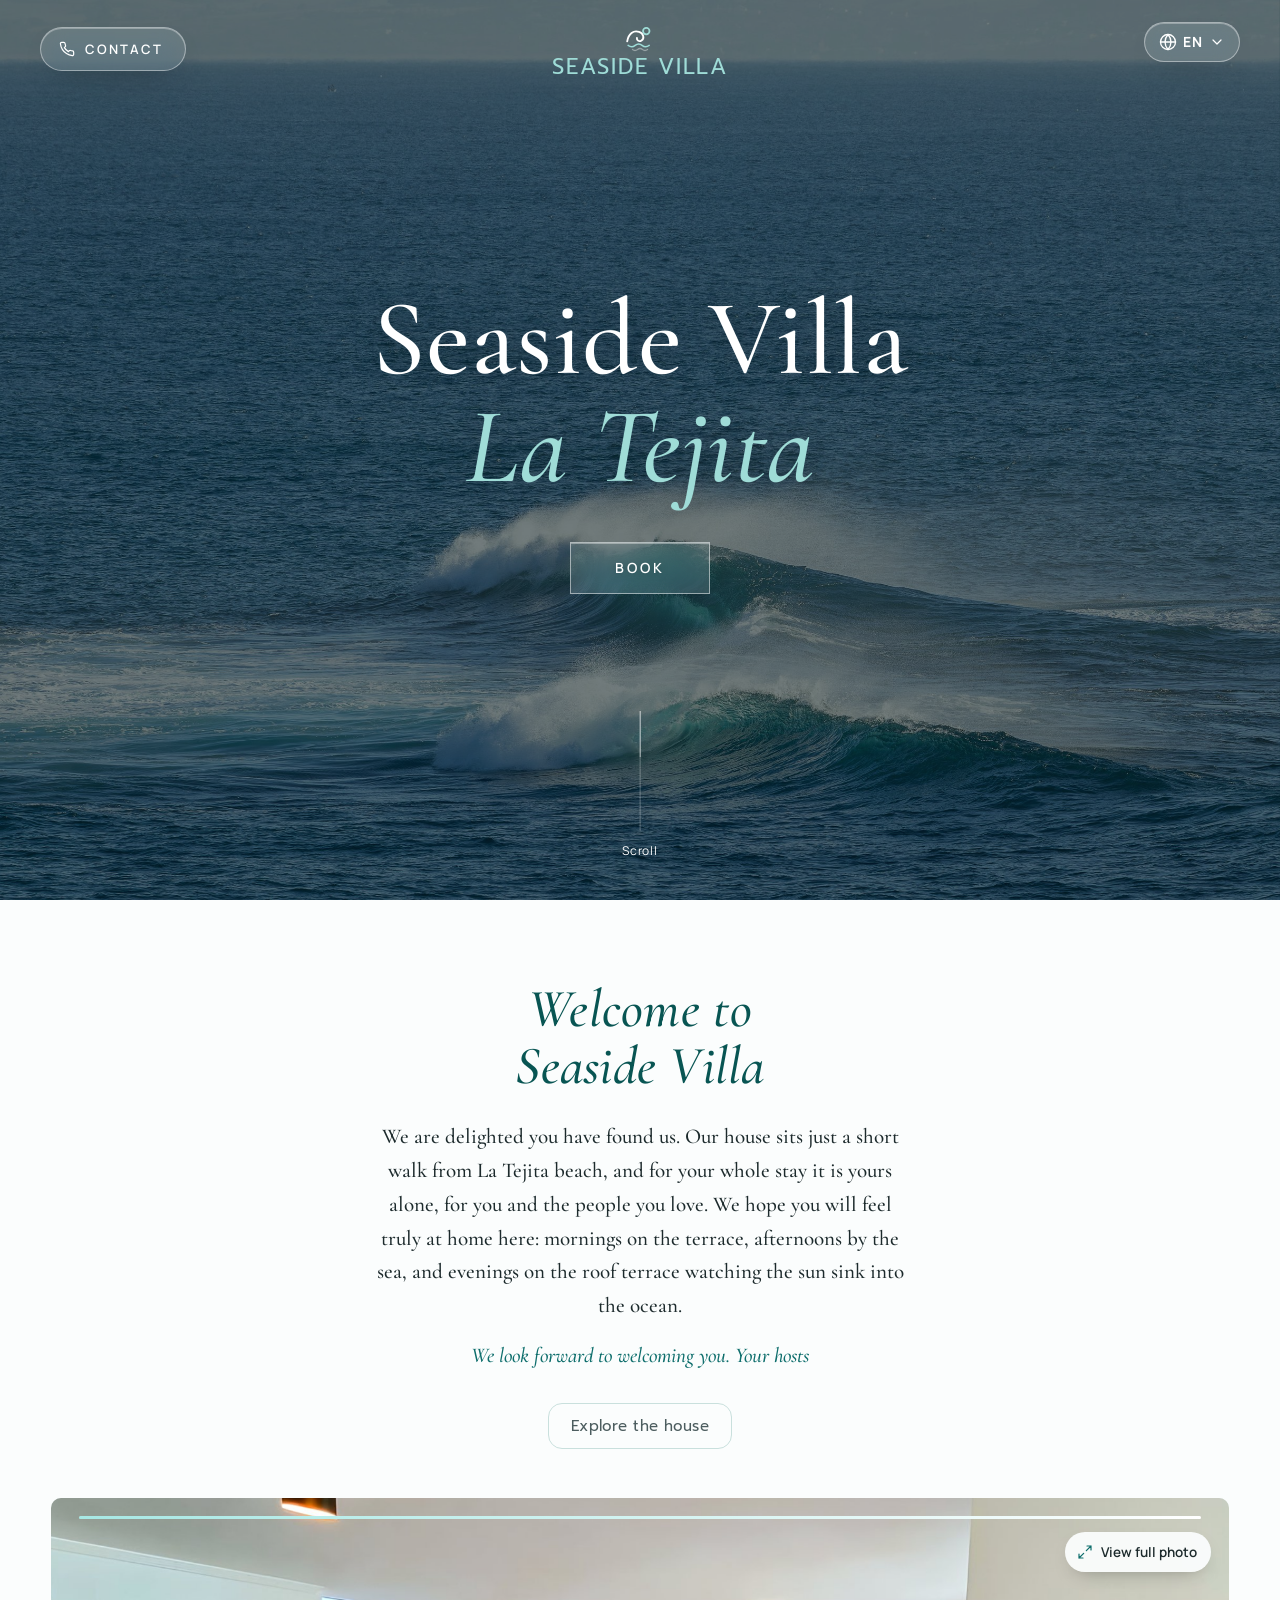
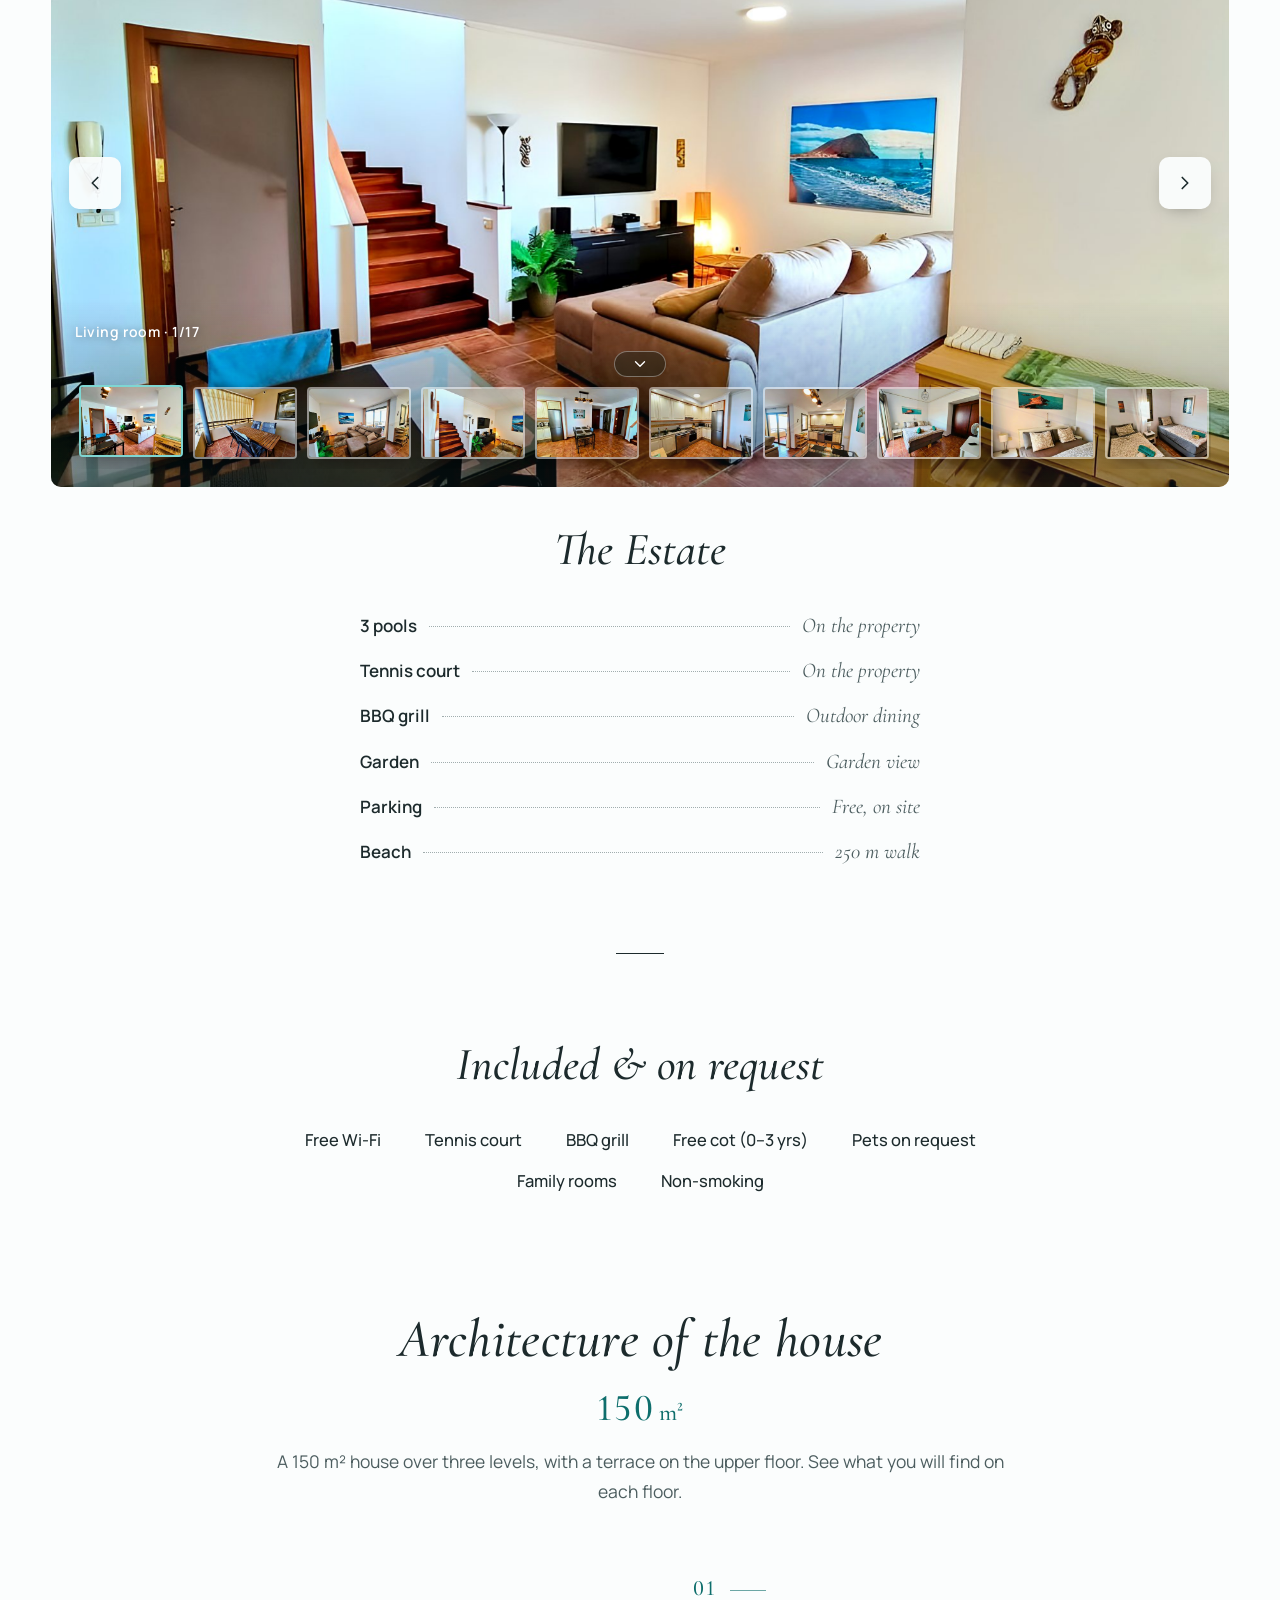
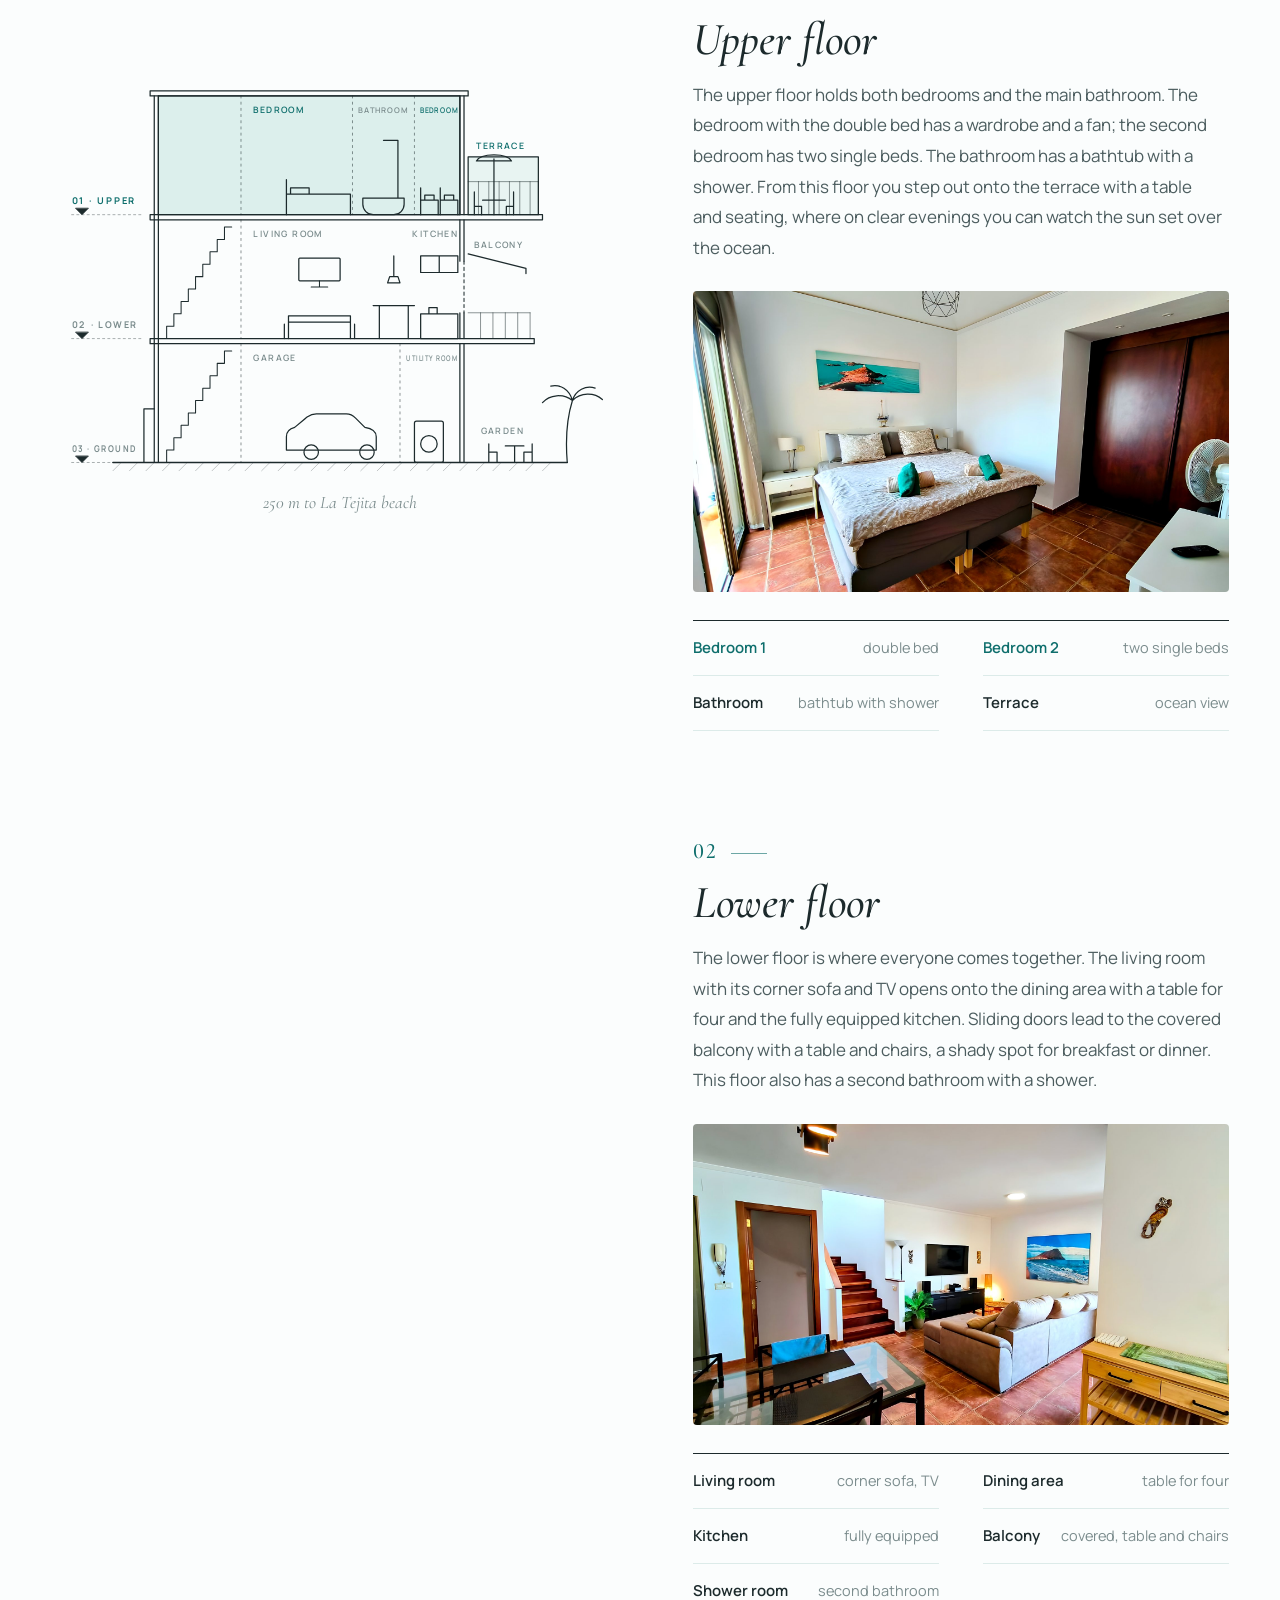
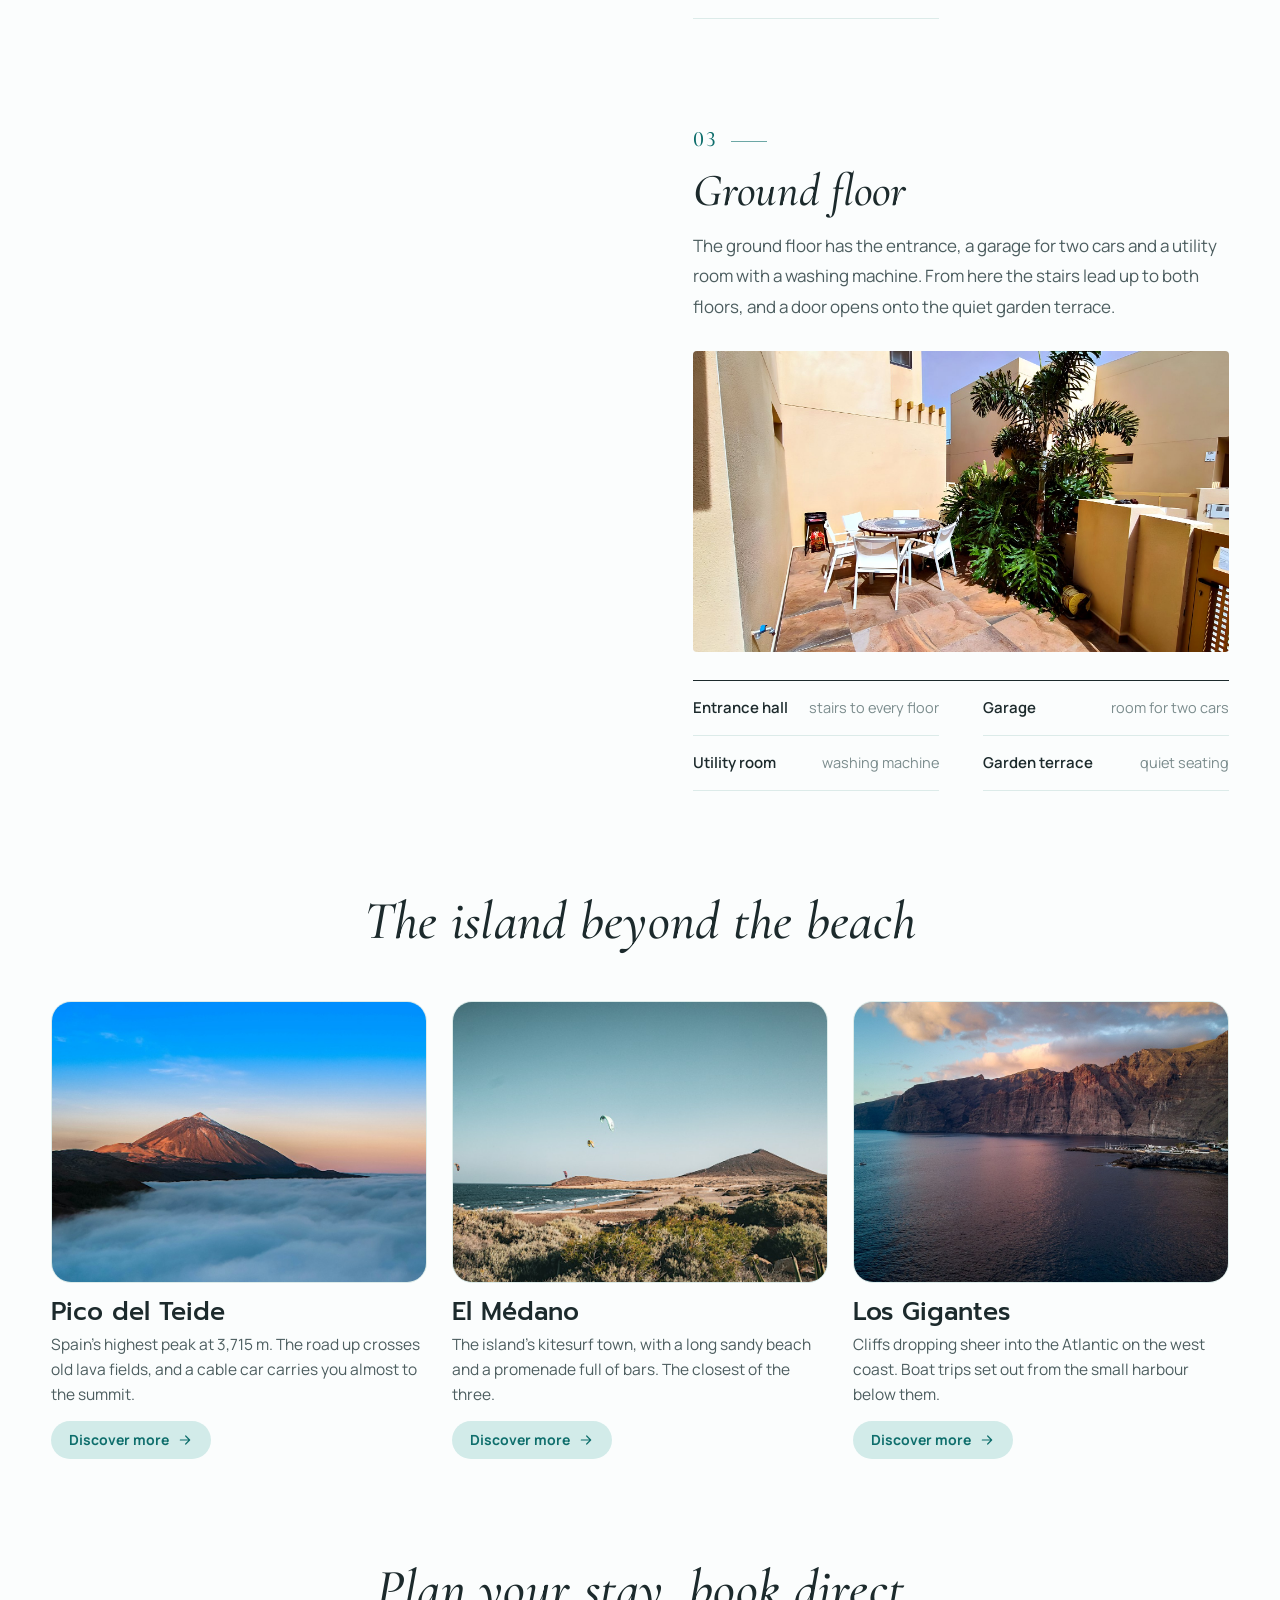
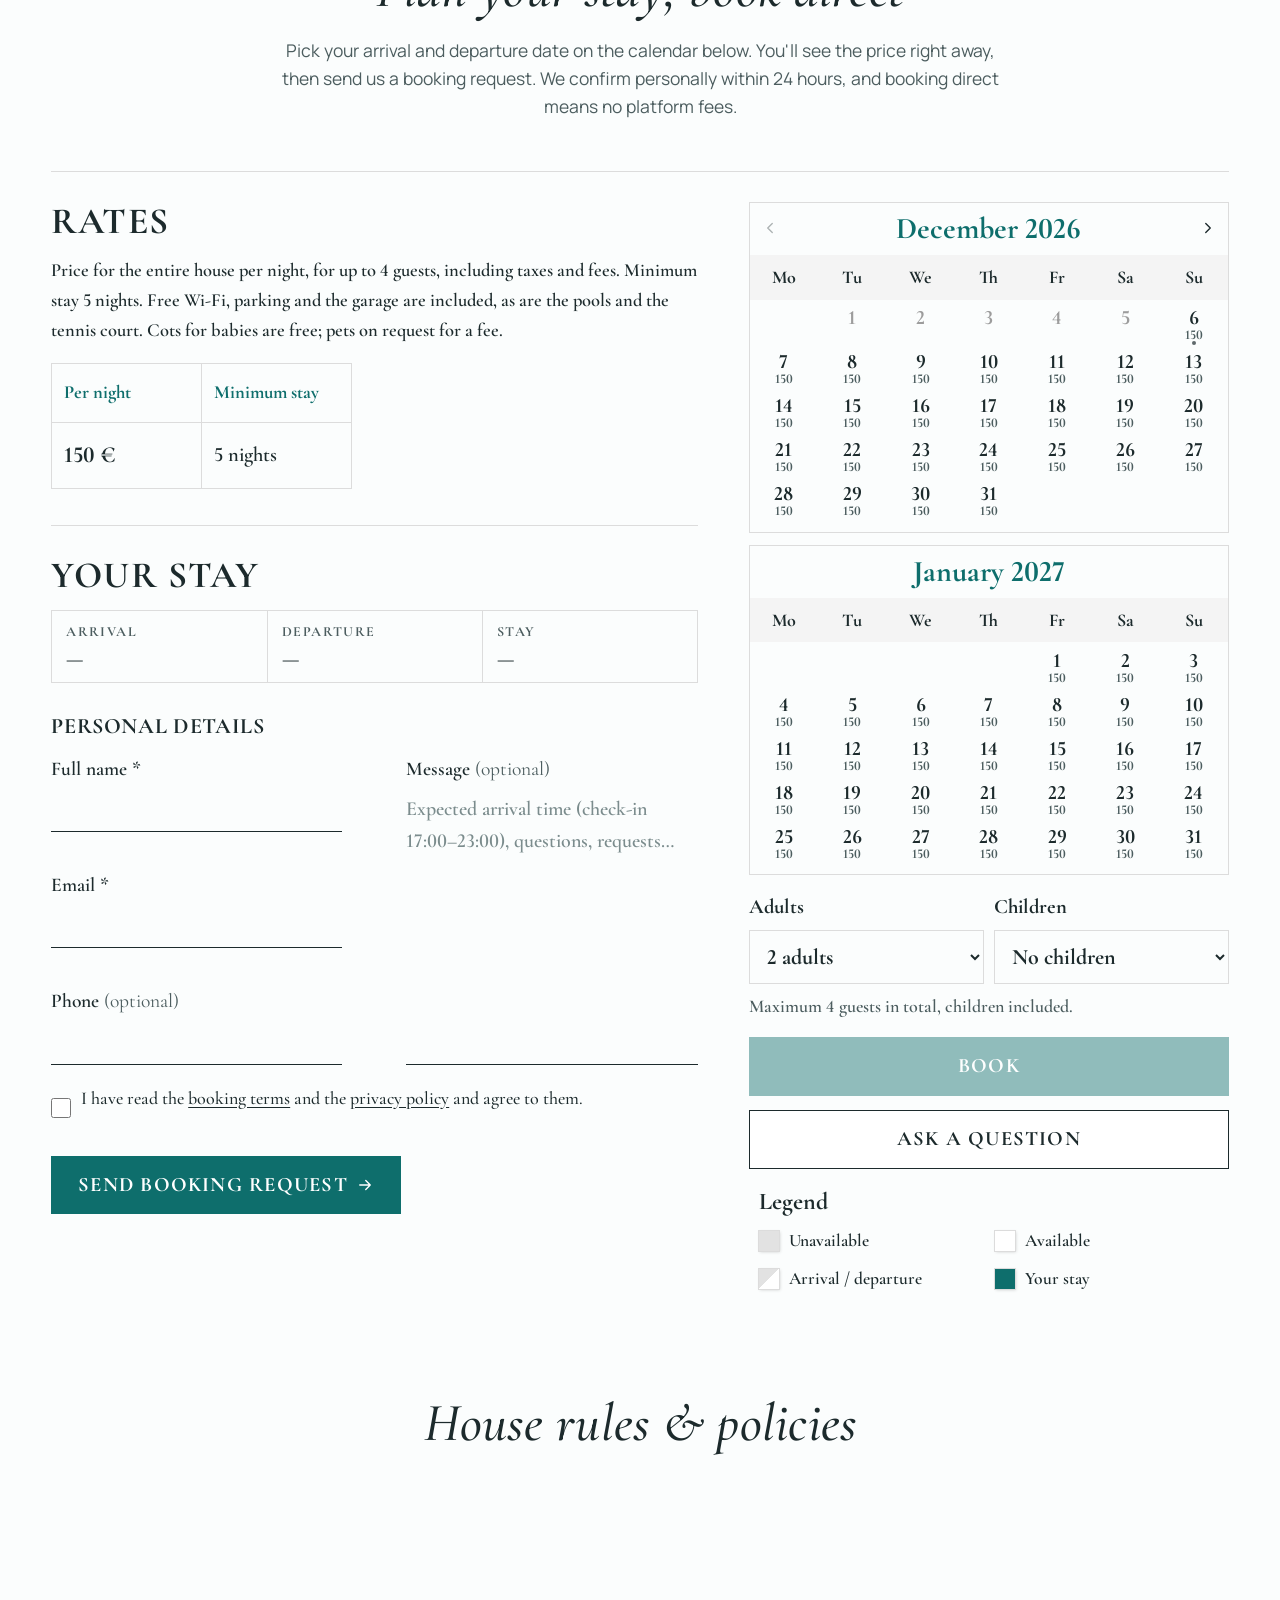
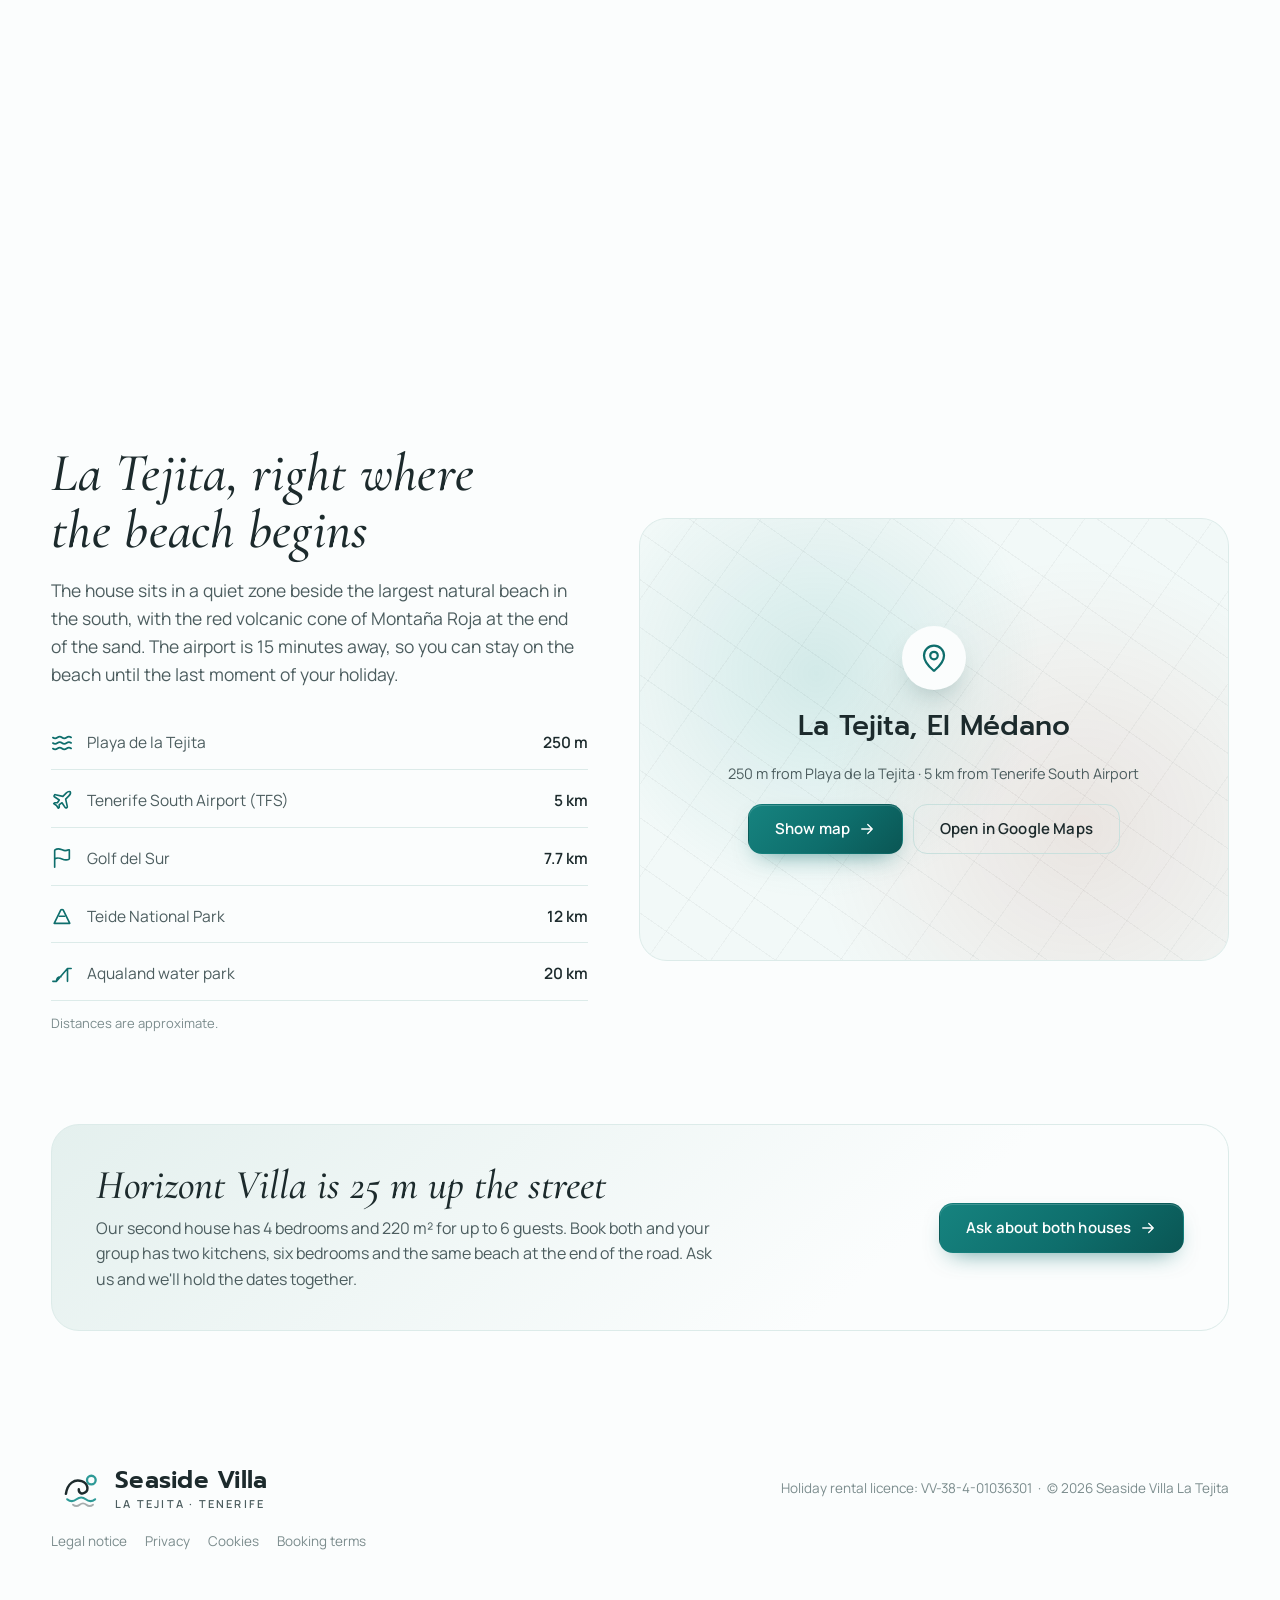
==== commit 2ece8da1: "Telefon +34 663 603 126 na obou vilách, e-mail schovaný do založení, bez čárek pod nadpisy - bez e-m" ====
--- a/Seaside-Villa-website/site/index.html
+++ b/Seaside-Villa-website/site/index.html
@@ -220,7 +220,7 @@
       <div class="header-end">
         <div class="header-meta">
           <div class="meta-block meta-right">
-            <a class="meta-phone" href="tel:+34600000000" data-config-phone>+34 600 000 000</a>
+            <a class="meta-phone" href="tel:+34663603126" data-config-phone>+34 663 603 126</a>
             <span class="meta-soft" data-i18n="meta.hours">Replies daily, 9:00 – 21:00</span>
           </div>
         </div>
@@ -747,8 +747,8 @@
           <h2 id="finale-title" class="finale-title" data-i18n="footer.title">Your evening swim is waiting</h2>
           <p class="finale-text" data-i18n="footer.text">Questions before you book? Write or call us — we speak Czech, English, Spanish and German.</p>
           <div class="contact-links">
-            <a class="contact-pill" data-config-email href="mailto:info@seasidevilla-latejita.com"><svg class="icon"><use href="#i-mail"/></svg><span>info@seasidevilla-latejita.com</span></a>
-            <a class="contact-pill" data-config-phone href="tel:+34600000000"><svg class="icon"><use href="#i-phone"/></svg><span>+34 600 000 000</span></a>
+            <a class="contact-pill" data-config-email href="#" hidden><svg class="icon"><use href="#i-mail"/></svg><span>info@seasidevilla-latejita.com</span></a>
+            <a class="contact-pill" data-config-phone href="tel:+34663603126"><svg class="icon"><use href="#i-phone"/></svg><span>+34 663 603 126</span></a>
           </div>
         </div>
       </div>
--- a/Seaside-Villa-website/site/css/styles.css
+++ b/Seaside-Villa-website/site/css/styles.css
@@ -2416,3 +2416,7 @@
 .booking .booking-form .consent-field .check.consent span { font-size: 18px; line-height: 1.5; }
 .booking .consent-field .field-error { font-size: 15px; margin-top: 4px; }
 .booking .booking-form .consent-field.has-error .check.consent span { color: var(--danger); }
+
+/* no short hairlines under the headings */
+.hero-title::after, .section-head h2::after, .arch-head h2::after { content: none; display: none; }
+.hero-title { margin-bottom: 26px; }
